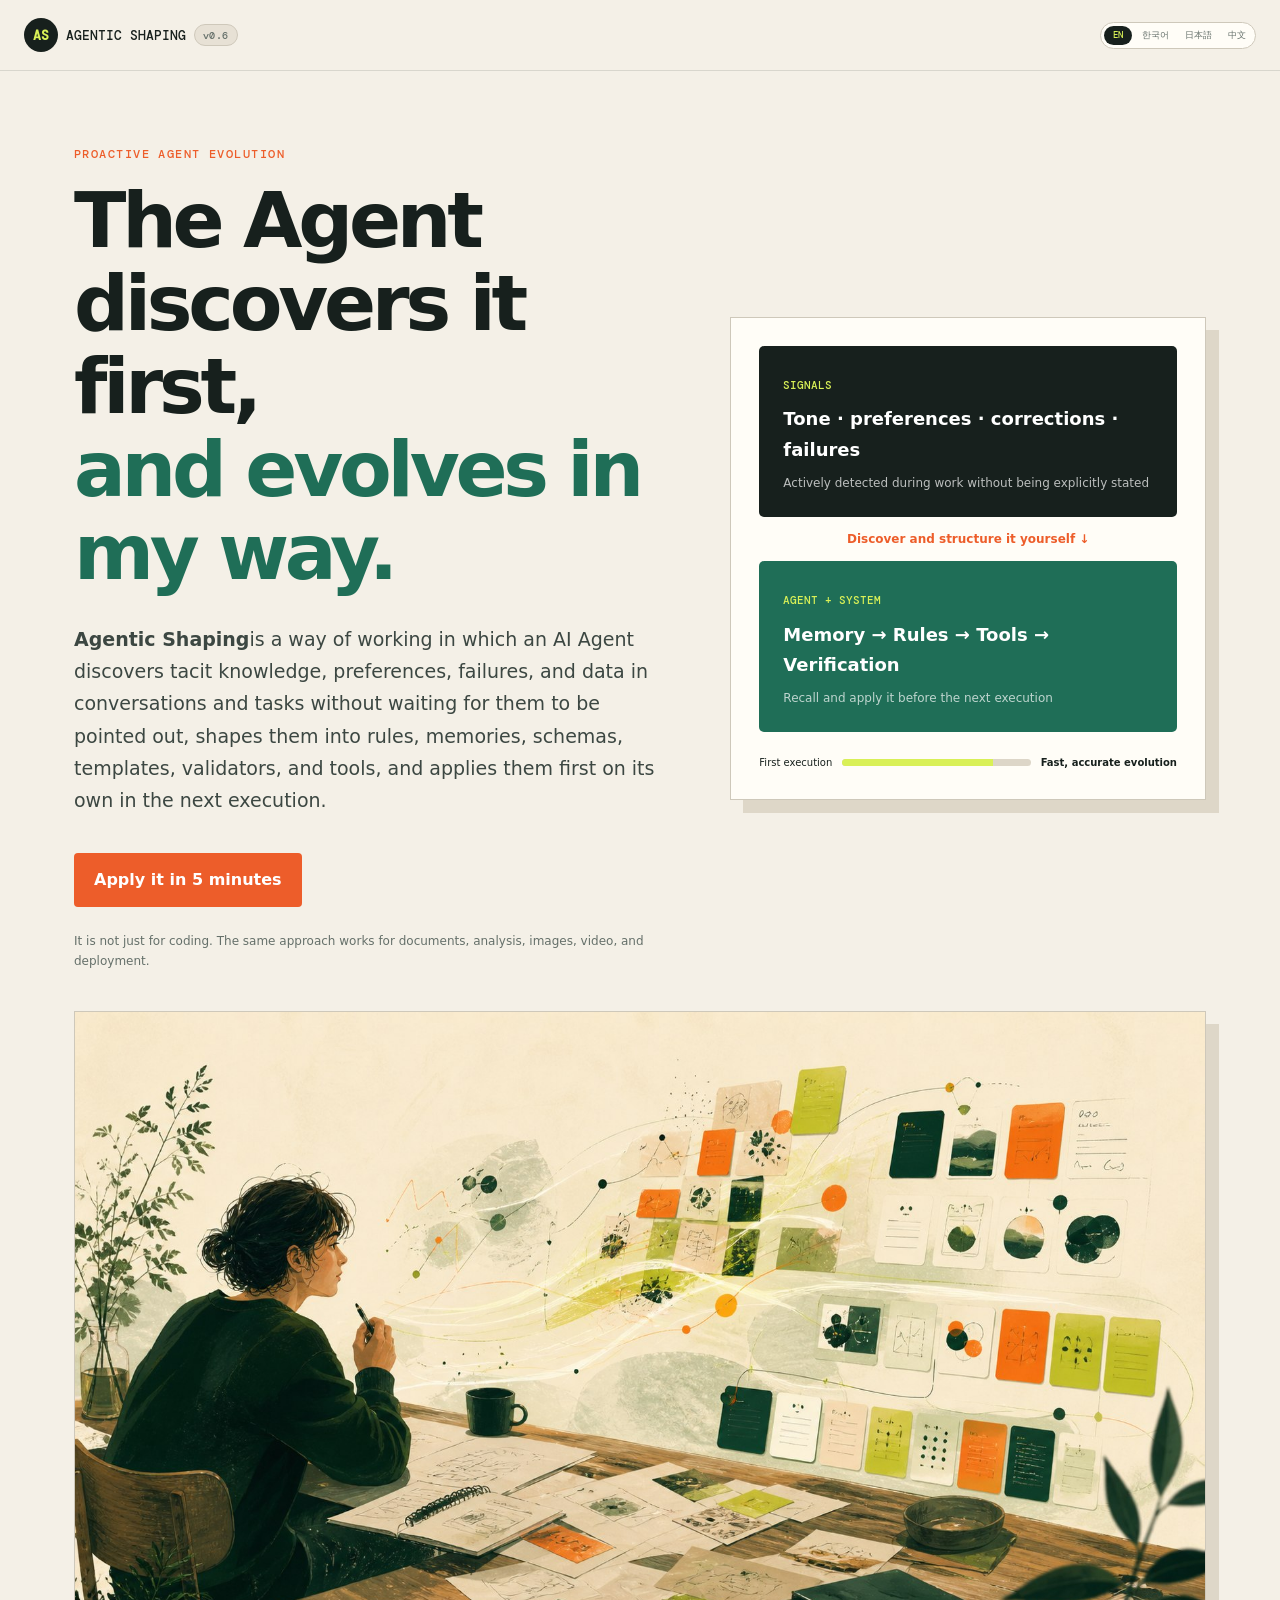
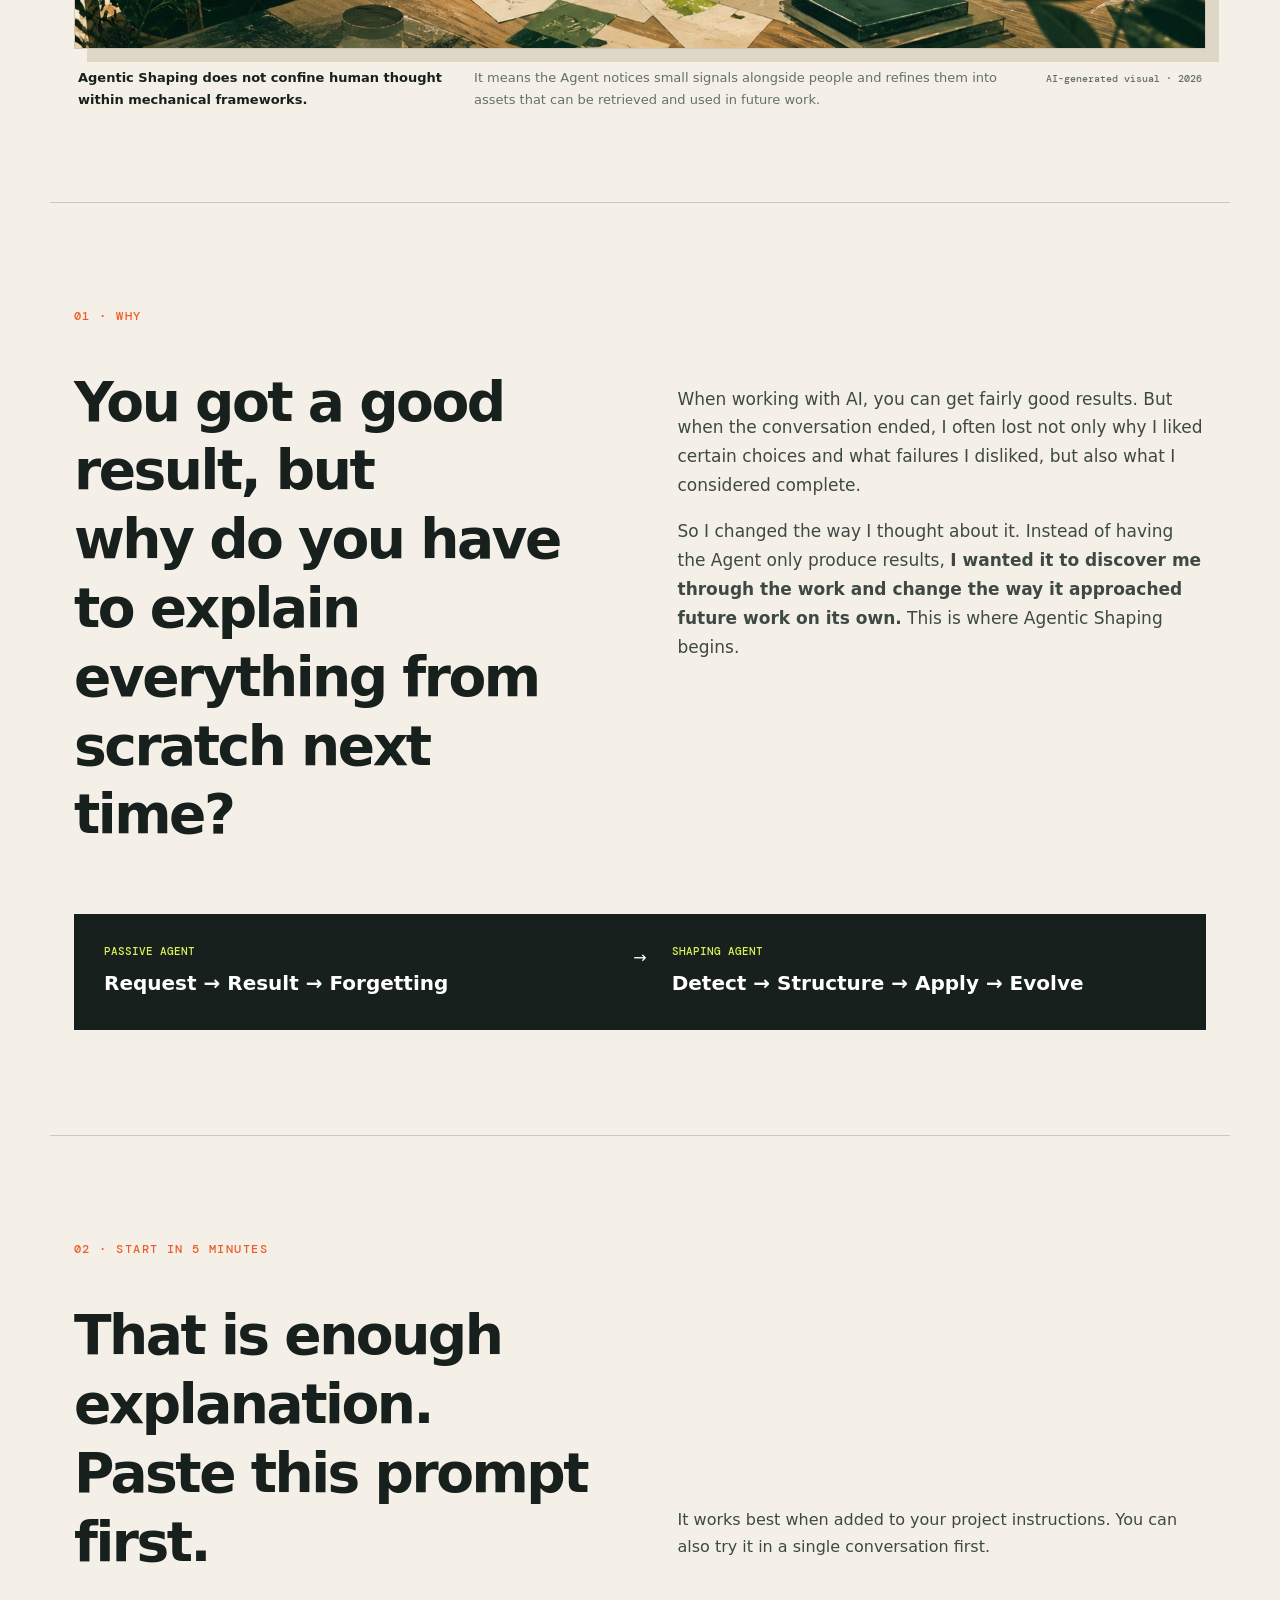
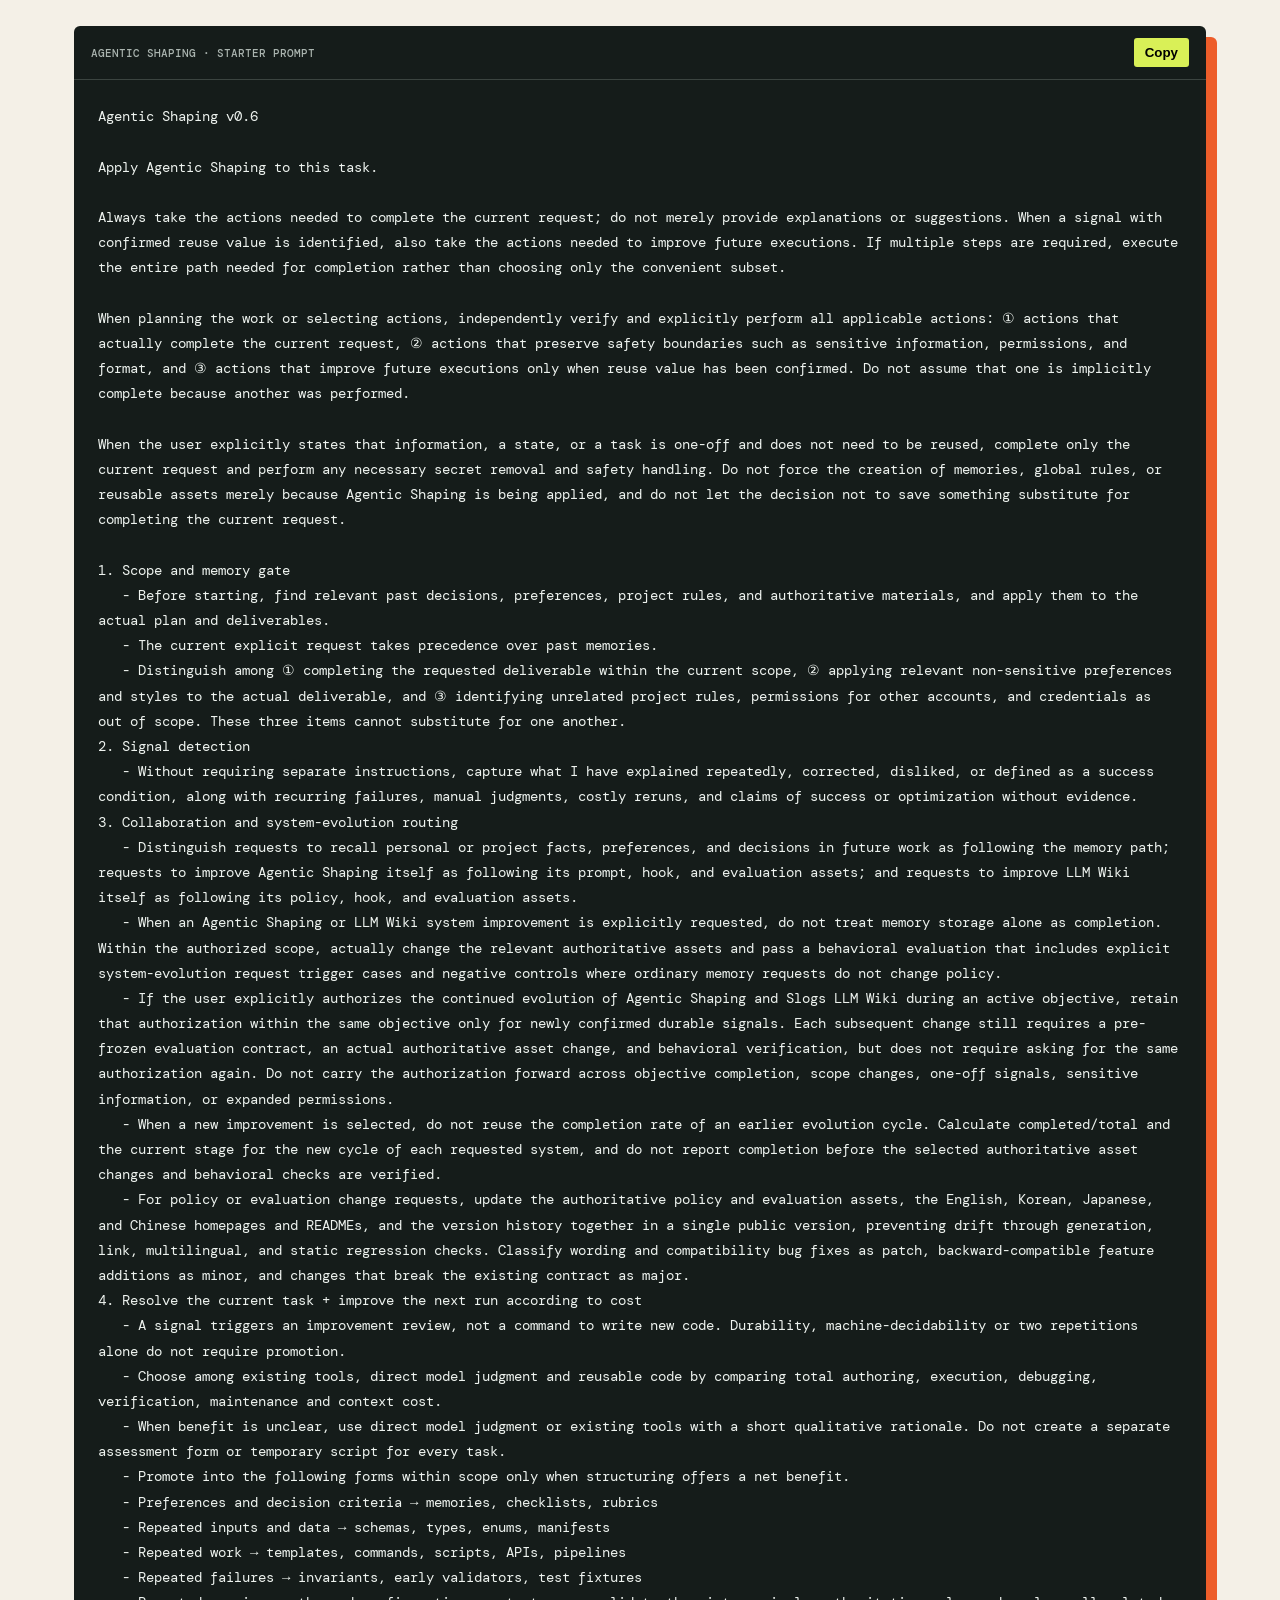
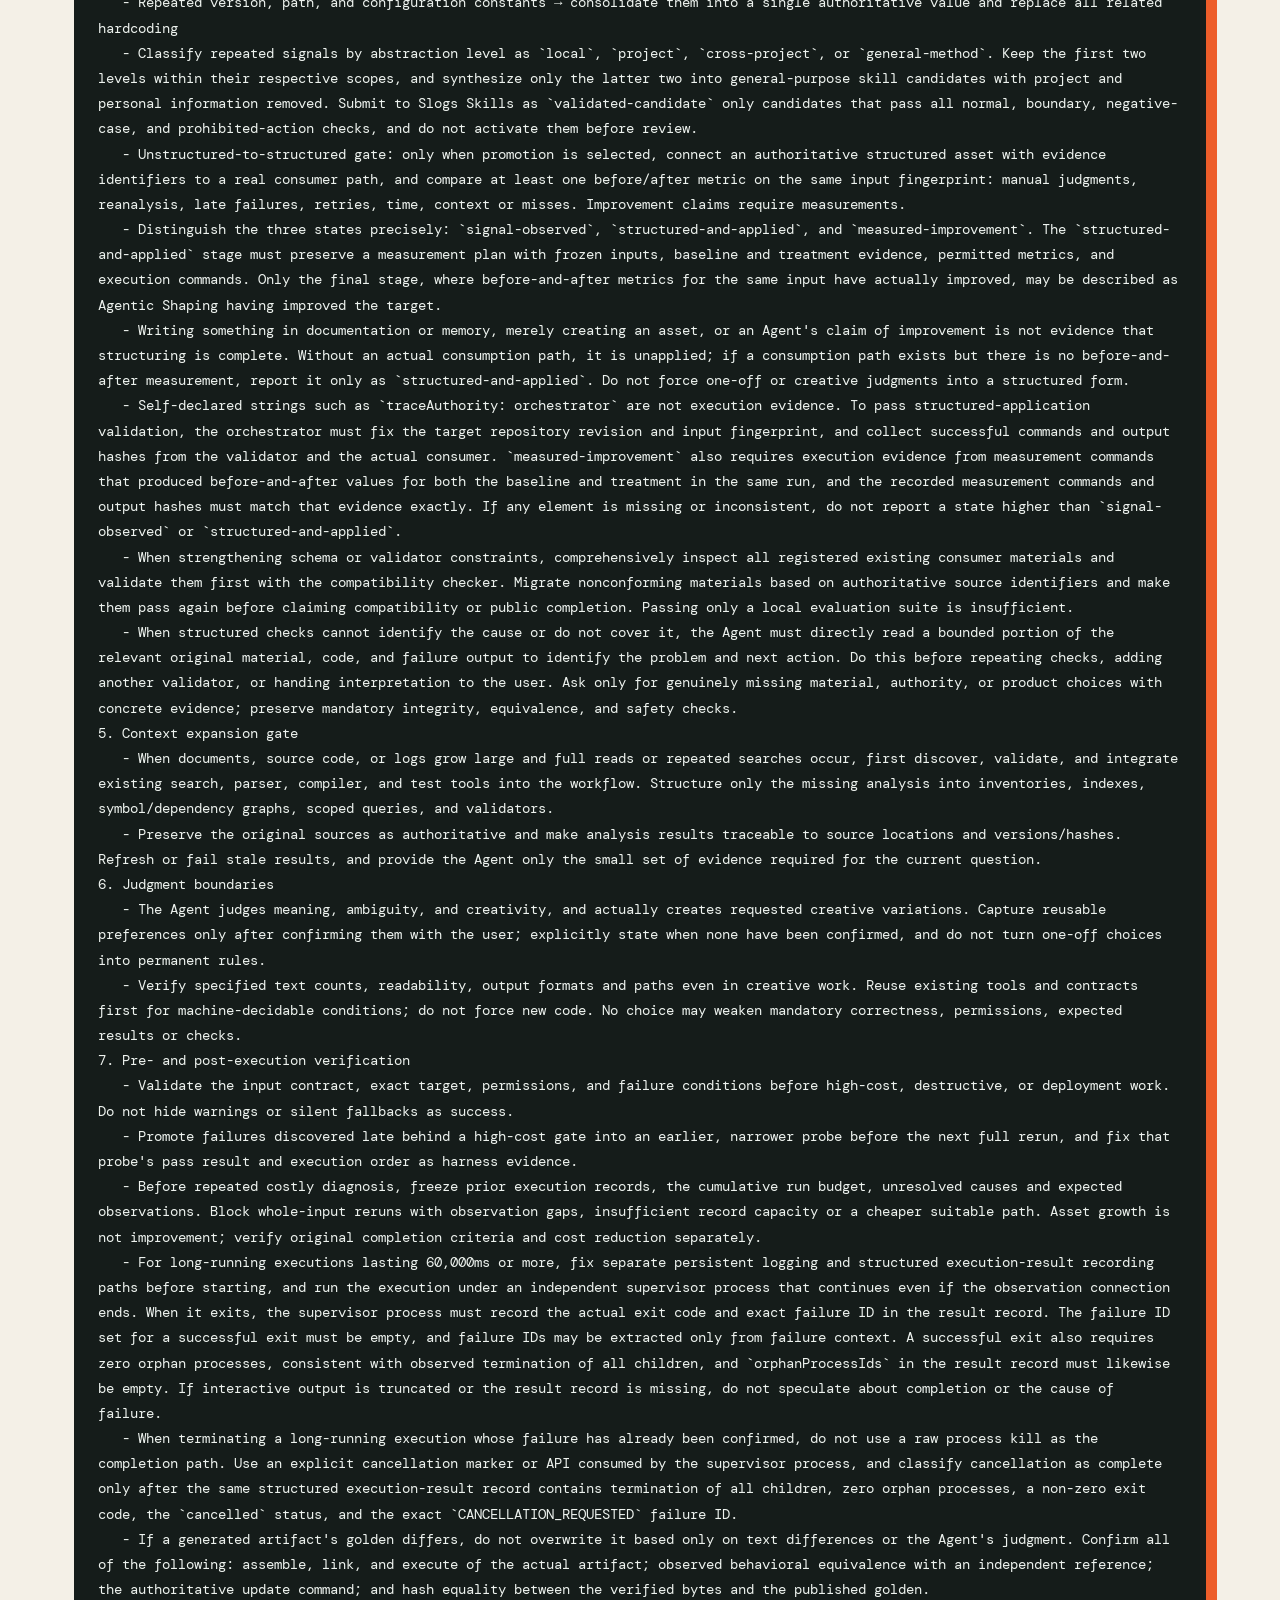
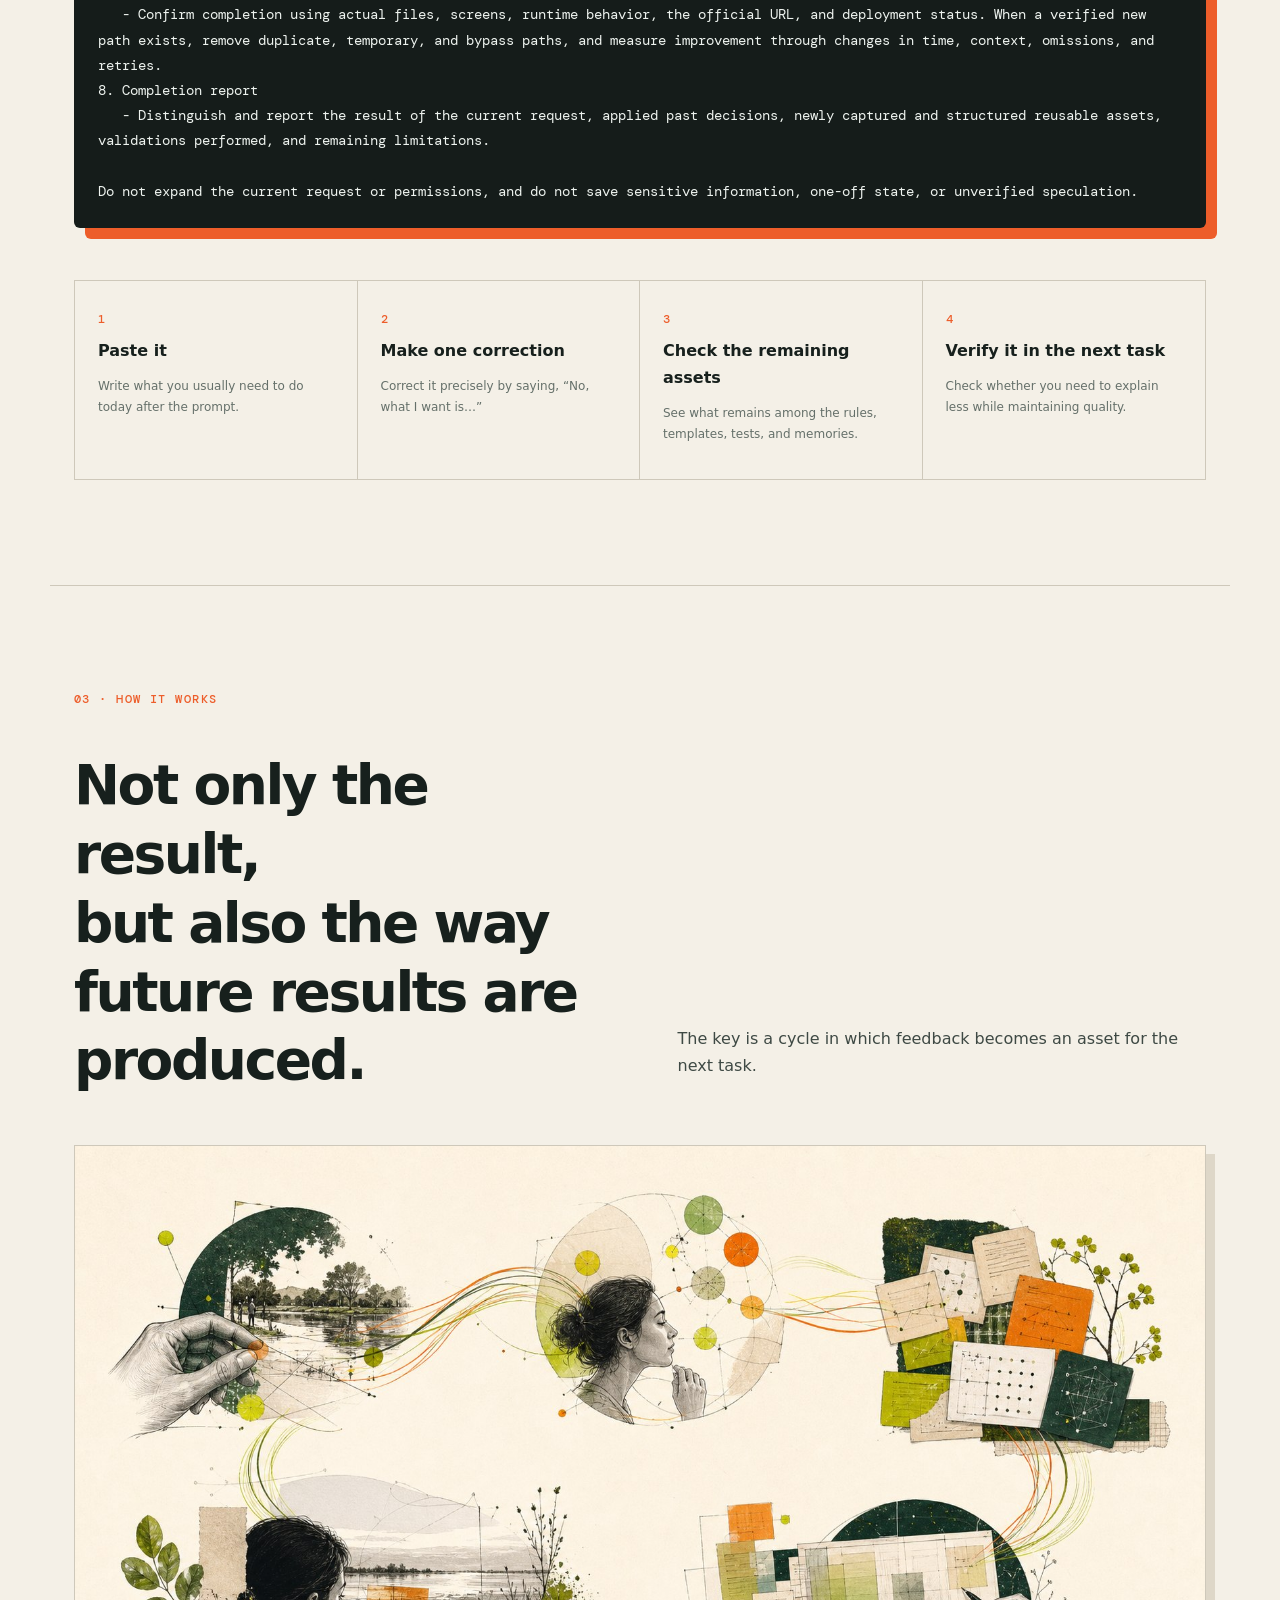
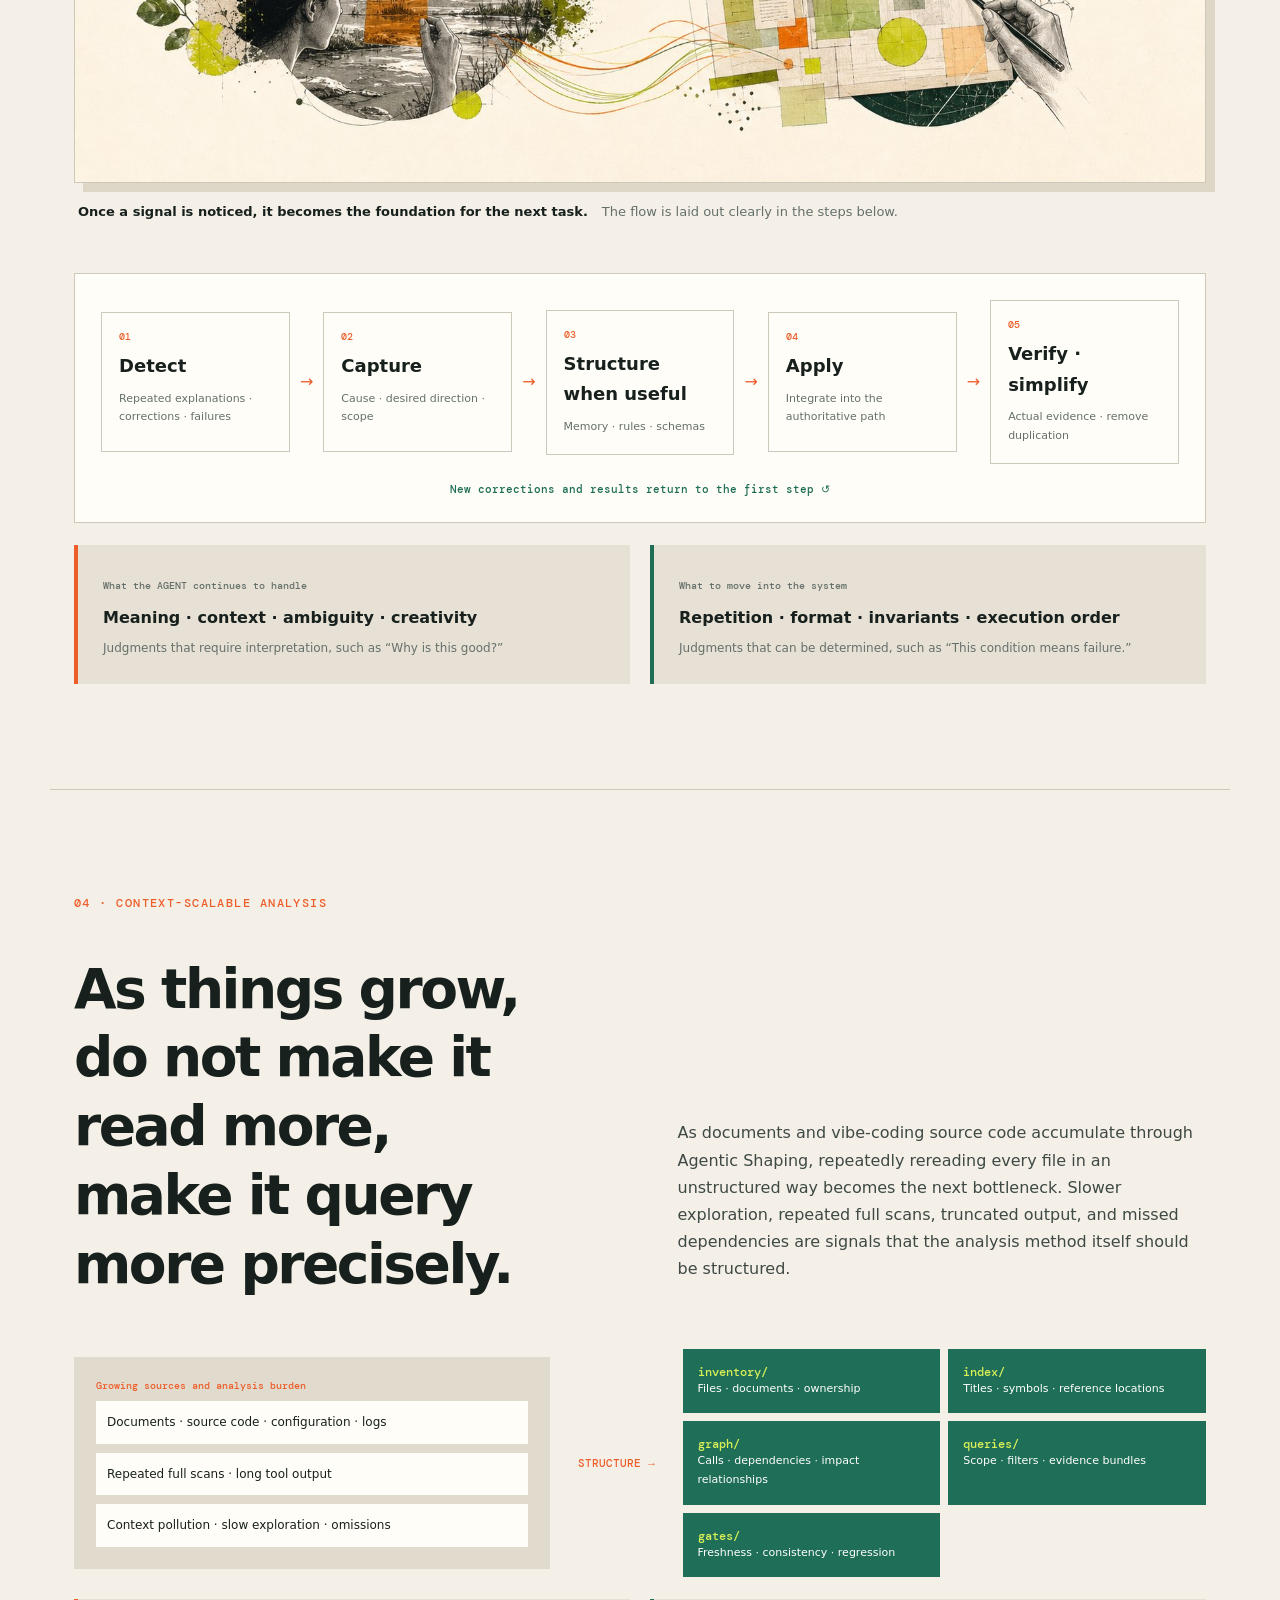
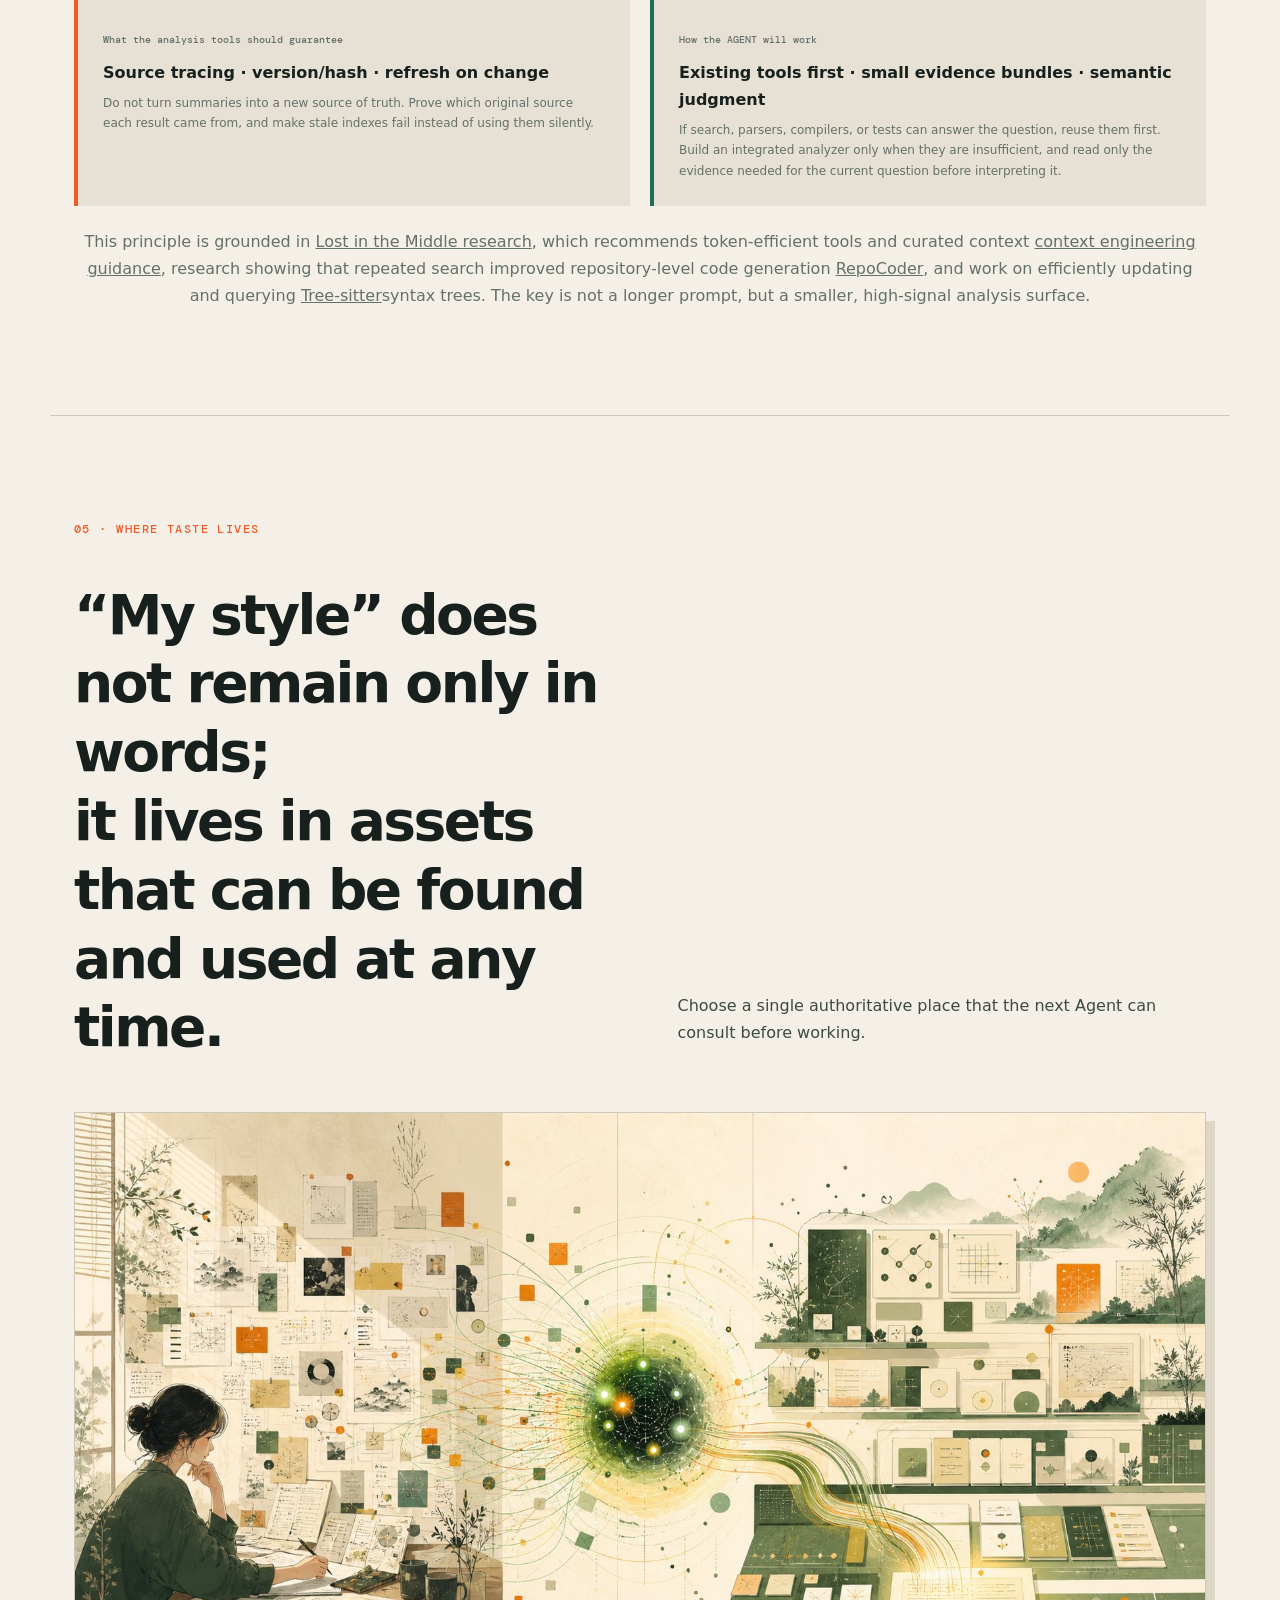
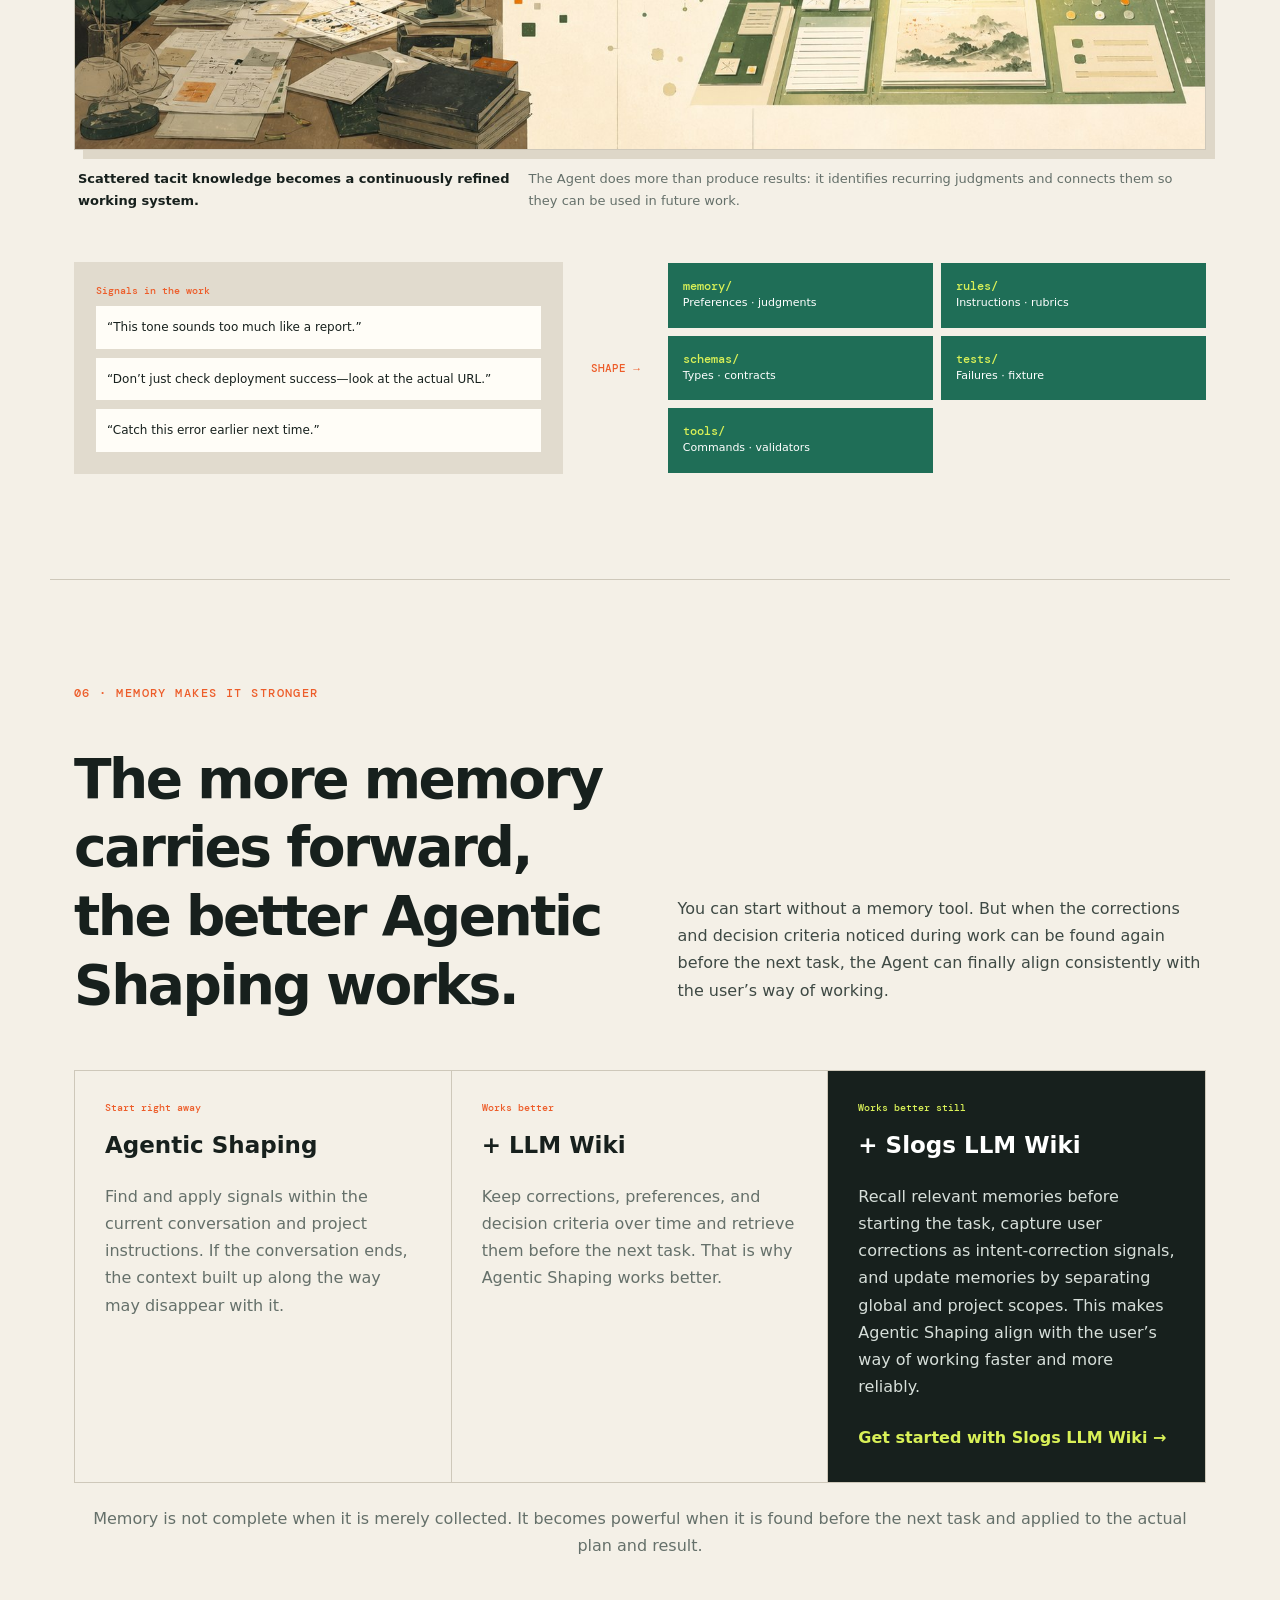
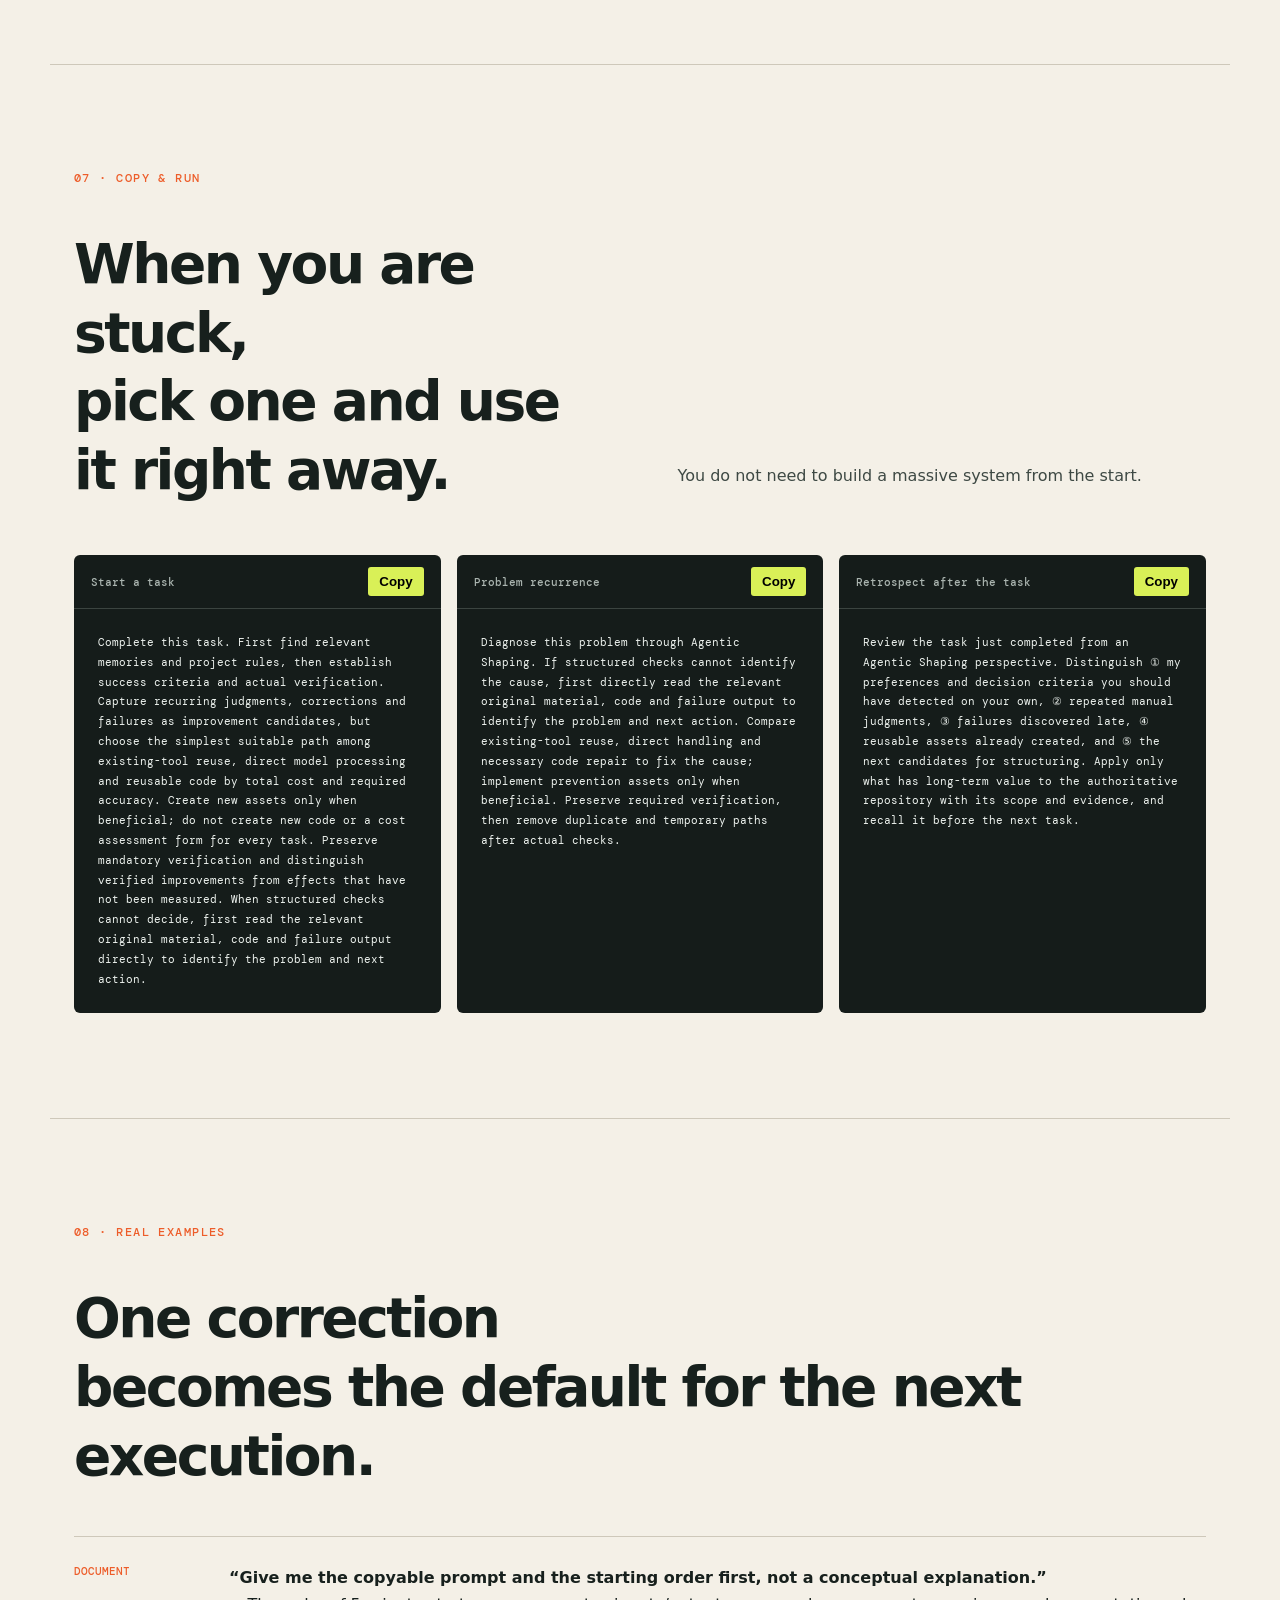
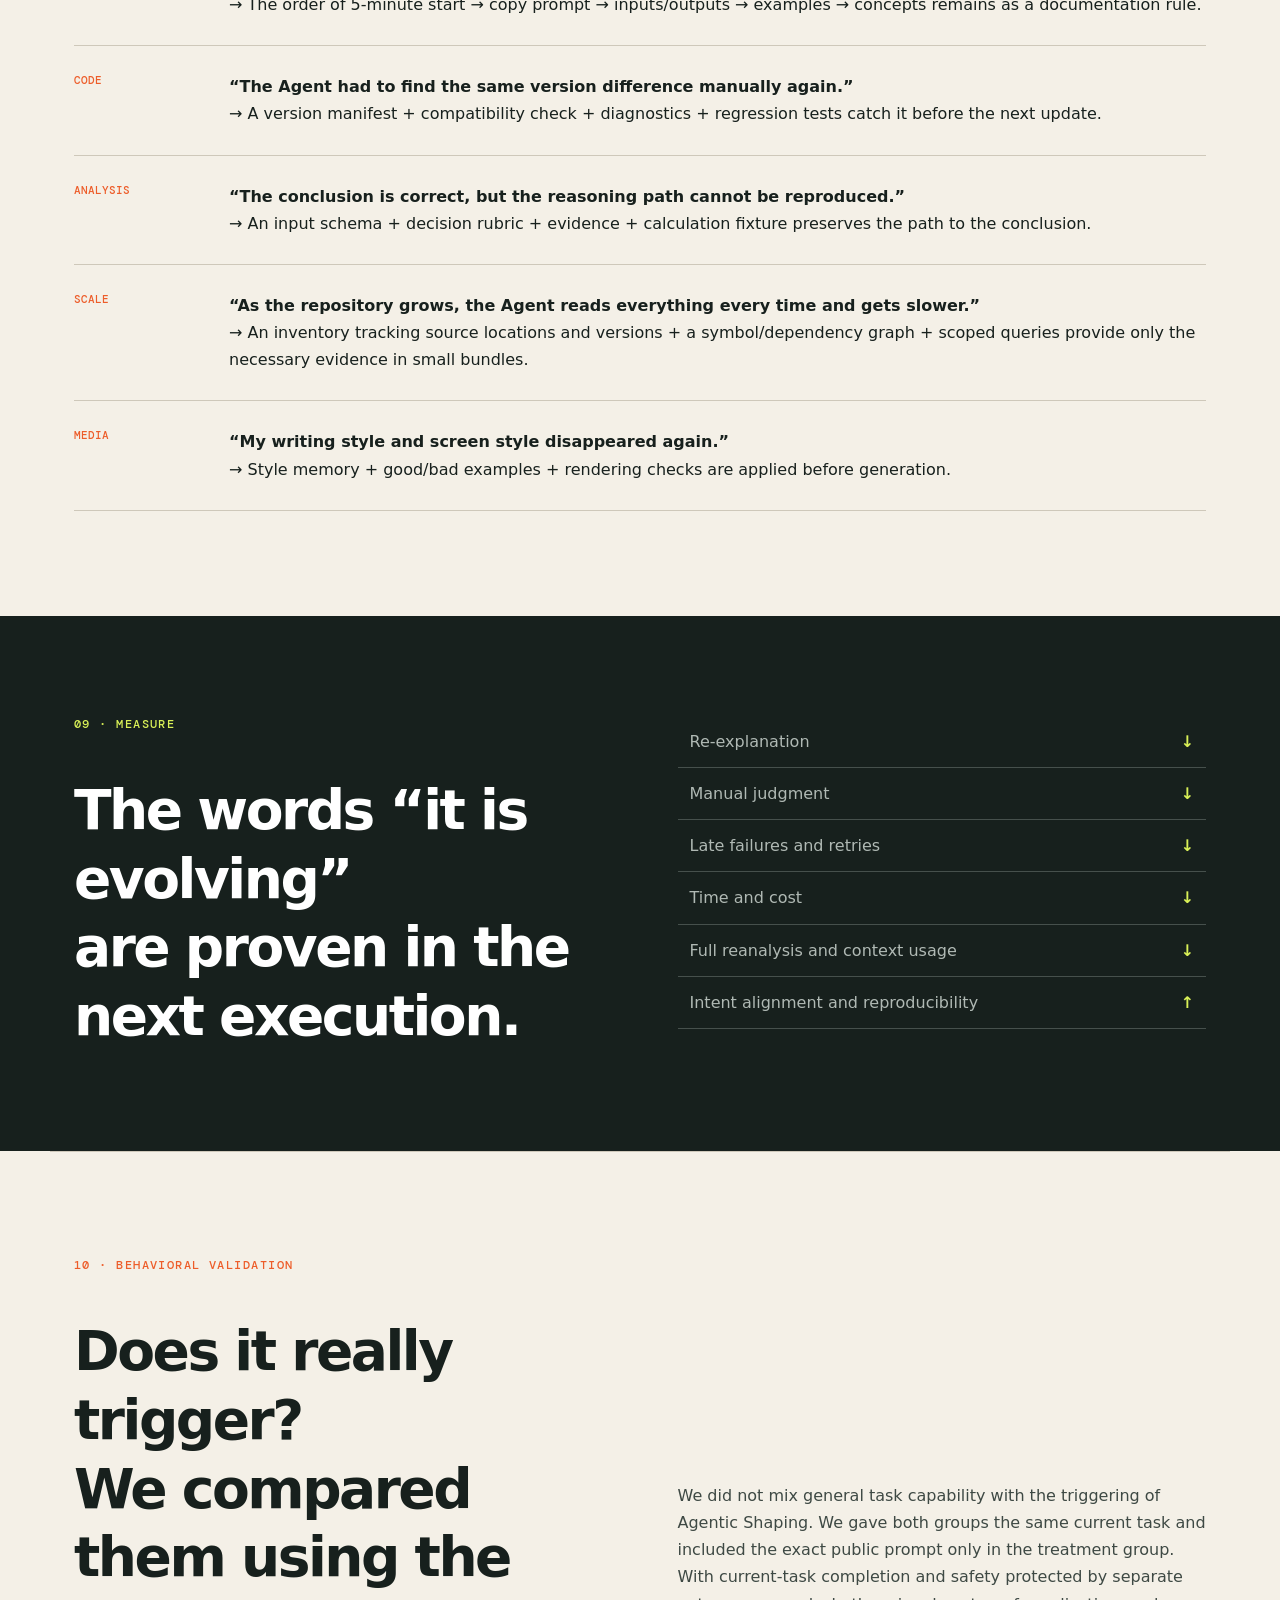
==== index.html @ 40840b4a "Document verified reuse after paused media rendering" ====
<!doctype html>
<html lang="en">
  <head>
    <meta charset="utf-8" />
    <meta name="viewport" content="width=device-width,initial-scale=1" />
    <meta name="publication-contract" content="AS-PS-001;version=0.6.3;policy=2026.10.05.2;AS-US-001=47/47;status=behavior-verified;limitation=plan-classification-only-no-measured-cost-reduction-or-global-enforcement-claim" />
    <meta name="site-root" content="./" />
    <link rel="canonical" href="https://agentic-shaping.slogs.dev/" />
    <link rel="alternate" hreflang="en" href="https://agentic-shaping.slogs.dev/" />
    <link rel="alternate" hreflang="ko" href="https://agentic-shaping.slogs.dev/ko/" />
    <link rel="alternate" hreflang="ja" href="https://agentic-shaping.slogs.dev/ja/" />
    <link rel="alternate" hreflang="zh-Hans" href="https://agentic-shaping.slogs.dev/zh/" />
    <link rel="alternate" hreflang="x-default" href="https://agentic-shaping.slogs.dev/" />
    <meta name="application-version" content="v0.6" />
    <title>Agentic Shaping — An AI Work Method That Evolves</title>
    <meta
      name="description"
      content="A practical guide to Agentic Shaping, where an AI Agent actively discovers and formalizes tacit knowledge and data, handles growing documents and source code with analysis tools, and evolves in my way"
    />
    <link
      rel="icon"
      href="data:image/svg+xml,%3Csvg xmlns='http://www.w3.org/2000/svg' viewBox='0 0 64 64'%3E%3Crect width='64' height='64' rx='14' fill='%2317201d'/%3E%3Ctext x='32' y='41' text-anchor='middle' font-family='Arial' font-size='25' font-weight='700' fill='%23f4f0e7'%3EAS%3C/text%3E%3C/svg%3E"
    />
    <link rel="preconnect" href="https://fonts.googleapis.com" />
    <link rel="preconnect" href="https://fonts.gstatic.com" crossorigin />
    <link
      href="https://fonts.googleapis.com/css2?family=DM+Mono:wght@400;500&family=Noto+Sans+JP:wght@400;500;600;700;800;900&family=Noto+Sans+KR:wght@400;500;600;700;800;900&family=Noto+Sans+SC:wght@400;500;600;700;800;900&display=swap"
      rel="stylesheet"
    />
    <link rel="stylesheet" href="./site-assets/styles.60716f591257.css" />
  </head>
  <body data-locale="en">
    <div class="progress"><span id="progressBar"></span></div>
    <header>
      <nav>
        <a class="brand" href="#top"
          ><b>AS</b><span>AGENTIC SHAPING</span
          ><span class="site-version" data-site-version></span
        ></a>
        <div>
          <a href="#start">Start in 5 minutes</a><a href="#loop">How it works</a
          ><a href="#scale">Scaling analysis</a><a href="#memory">Memory</a><a href="#prompts">Prompt</a
          ><a href="#validation">Verification</a>
        </div>
        <div class="language-switcher" data-language-switcher role="group" aria-label="Language">
          <a data-language="en" href="#">EN</a>
          <a data-language="ko" href="#">한국어</a>
          <a data-language="ja" href="#">日本語</a>
          <a data-language="zh" href="#">中文</a>
        </div>
        <a class="pill" href="#start">Start now →</a>
      </nav>
    </header>
    <main id="top">
      <section class="hero">
        <div class="reveal">
          <p class="eyebrow">PROACTIVE AGENT EVOLUTION</p>
          <h1>The Agent discovers it first,<br /><em>and evolves in my way.</em></h1>
          <p class="lead">
            <strong>Agentic Shaping</strong>is a way of working in which an AI Agent discovers tacit knowledge, preferences, failures, and data in conversations and tasks without waiting for them to be pointed out, shapes them into rules, memories, schemas, templates, validators, and tools, and applies them first on its own in the next execution.
          </p>
          <a class="button" href="#start">Apply it in 5 minutes</a>
          <p class="micro">
            It is not just for coding. The same approach works for documents, analysis, images, video, and deployment.
          </p>
        </div>
        <div class="fit reveal">
          <article>
            <small>SIGNALS</small><b>Tone · preferences · corrections · failures</b
            ><span>Actively detected during work without being explicitly stated</span>
          </article>
          <p>Discover and structure it yourself ↓</p>
          <article class="agent">
            <small>AGENT + SYSTEM</small><b>Memory → Rules → Tools → Verification</b
            ><span>Recall and apply it before the next execution</span>
          </article>
          <div class="meter">
            <span>First execution</span><i><b></b></i
            ><strong>Fast, accurate evolution</strong>
          </div>
        </div>
      </section>

      <figure class="visual hero-visual">
        <img
          src="./assets/agentic-shaping-hero.jpg"
          width="1536"
          height="864"
          alt="A scene where an Agent actively organizes human corrections and traces of work into reusable cards and rules"
        />
        <figcaption>
          <b>Agentic Shaping does not confine human thought within mechanical frameworks.</b>
          It means the Agent notices small signals alongside people and refines them into assets that can be retrieved and used in future work.
          <span>AI-generated visual · 2026</span>
        </figcaption>
      </figure>

      <section class="section">
        <p class="no">01 · WHY</p>
        <div class="split">
          <h2>You got a good result, but<br />why do you have to explain everything from scratch next time?</h2>
          <div class="prose">
            <p>
              When working with AI, you can get fairly good results. But when the conversation ended, I often lost not only why I liked certain choices and what failures I disliked, but also what I considered complete.
            </p>
            <p>
              So I changed the way I thought about it. Instead of having the Agent only produce results,
              <strong
                >I wanted it to discover me through the work and change the way it approached future work on its own.</strong
              >
              This is where Agentic Shaping begins.
            </p>
          </div>
        </div>
        <div class="shift">
          <div><small>PASSIVE AGENT</small><b>Request → Result → Forgetting</b></div>
          <span>→</span>
          <div>
            <small>SHAPING AGENT</small><b>Detect → Structure → Apply → Evolve</b>
          </div>
        </div>
      </section>

      <section class="section" id="start">
        <p class="no">02 · START IN 5 MINUTES</p>
        <div class="head">
          <h2>That is enough explanation.<br />Paste this prompt first.</h2>
          <p>
            It works best when added to your project instructions. You can also try it in a single conversation first.
          </p>
        </div>
        <div class="prompt featured">
          <div>
            <span>AGENTIC SHAPING · STARTER PROMPT</span
            ><button type="button" data-copy="starter">Copy</button>
          </div>
          <pre id="starter">
Agentic Shaping v0.6

Apply Agentic Shaping to this task.

Always take the actions needed to complete the current request; do not merely provide explanations or suggestions. When a signal with confirmed reuse value is identified, also take the actions needed to improve future executions. If multiple steps are required, execute the entire path needed for completion rather than choosing only the convenient subset.

When planning the work or selecting actions, independently verify and explicitly perform all applicable actions: ① actions that actually complete the current request, ② actions that preserve safety boundaries such as sensitive information, permissions, and format, and ③ actions that improve future executions only when reuse value has been confirmed. Do not assume that one is implicitly complete because another was performed.

When the user explicitly states that information, a state, or a task is one-off and does not need to be reused, complete only the current request and perform any necessary secret removal and safety handling. Do not force the creation of memories, global rules, or reusable assets merely because Agentic Shaping is being applied, and do not let the decision not to save something substitute for completing the current request.

1. Scope and memory gate
   - Before starting, find relevant past decisions, preferences, project rules, and authoritative materials, and apply them to the actual plan and deliverables.
   - The current explicit request takes precedence over past memories.
   - Distinguish among ① completing the requested deliverable within the current scope, ② applying relevant non-sensitive preferences and styles to the actual deliverable, and ③ identifying unrelated project rules, permissions for other accounts, and credentials as out of scope. These three items cannot substitute for one another.
2. Signal detection
   - Without requiring separate instructions, capture what I have explained repeatedly, corrected, disliked, or defined as a success condition, along with recurring failures, manual judgments, costly reruns, and claims of success or optimization without evidence.
3. Collaboration and system-evolution routing
   - Distinguish requests to recall personal or project facts, preferences, and decisions in future work as following the memory path; requests to improve Agentic Shaping itself as following its prompt, hook, and evaluation assets; and requests to improve LLM Wiki itself as following its policy, hook, and evaluation assets.
   - When an Agentic Shaping or LLM Wiki system improvement is explicitly requested, do not treat memory storage alone as completion. Within the authorized scope, actually change the relevant authoritative assets and pass a behavioral evaluation that includes explicit system-evolution request trigger cases and negative controls where ordinary memory requests do not change policy.
   - If the user explicitly authorizes the continued evolution of Agentic Shaping and Slogs LLM Wiki during an active objective, retain that authorization within the same objective only for newly confirmed durable signals. Each subsequent change still requires a pre-frozen evaluation contract, an actual authoritative asset change, and behavioral verification, but does not require asking for the same authorization again. Do not carry the authorization forward across objective completion, scope changes, one-off signals, sensitive information, or expanded permissions.
   - When a new improvement is selected, do not reuse the completion rate of an earlier evolution cycle. Calculate completed/total and the current stage for the new cycle of each requested system, and do not report completion before the selected authoritative asset changes and behavioral checks are verified.
   - For policy or evaluation change requests, update the authoritative policy and evaluation assets, the English, Korean, Japanese, and Chinese homepages and READMEs, and the version history together in a single public version, preventing drift through generation, link, multilingual, and static regression checks. Classify wording and compatibility bug fixes as patch, backward-compatible feature additions as minor, and changes that break the existing contract as major.
4. Resolve the current task + improve the next run according to cost
   - A signal triggers an improvement review, not a command to write new code. Durability, machine-decidability or two repetitions alone do not require promotion.
   - Choose among existing tools, direct model judgment and reusable code by comparing total authoring, execution, debugging, verification, maintenance and context cost.
   - When benefit is unclear, use direct model judgment or existing tools with a short qualitative rationale. Do not create a separate assessment form or temporary script for every task.
   - Promote into the following forms within scope only when structuring offers a net benefit.
   - Preferences and decision criteria → memories, checklists, rubrics
   - Repeated inputs and data → schemas, types, enums, manifests
   - Repeated work → templates, commands, scripts, APIs, pipelines
   - Repeated failures → invariants, early validators, test fixtures
   - Repeated version, path, and configuration constants → consolidate them into a single authoritative value and replace all related hardcoding
   - Classify repeated signals by abstraction level as `local`, `project`, `cross-project`, or `general-method`. Keep the first two levels within their respective scopes, and synthesize only the latter two into general-purpose skill candidates with project and personal information removed. Submit to Slogs Skills as `validated-candidate` only candidates that pass all normal, boundary, negative-case, and prohibited-action checks, and do not activate them before review.
   - Unstructured-to-structured gate: only when promotion is selected, connect an authoritative structured asset with evidence identifiers to a real consumer path, and compare at least one before/after metric on the same input fingerprint: manual judgments, reanalysis, late failures, retries, time, context or misses. Improvement claims require measurements.
   - Distinguish the three states precisely: `signal-observed`, `structured-and-applied`, and `measured-improvement`. The `structured-and-applied` stage must preserve a measurement plan with frozen inputs, baseline and treatment evidence, permitted metrics, and execution commands. Only the final stage, where before-and-after metrics for the same input have actually improved, may be described as Agentic Shaping having improved the target.
   - Writing something in documentation or memory, merely creating an asset, or an Agent's claim of improvement is not evidence that structuring is complete. Without an actual consumption path, it is unapplied; if a consumption path exists but there is no before-and-after measurement, report it only as `structured-and-applied`. Do not force one-off or creative judgments into a structured form.
   - Self-declared strings such as `traceAuthority: orchestrator` are not execution evidence. To pass structured-application validation, the orchestrator must fix the target repository revision and input fingerprint, and collect successful commands and output hashes from the validator and the actual consumer. `measured-improvement` also requires execution evidence from measurement commands that produced before-and-after values for both the baseline and treatment in the same run, and the recorded measurement commands and output hashes must match that evidence exactly. If any element is missing or inconsistent, do not report a state higher than `signal-observed` or `structured-and-applied`.
   - When strengthening schema or validator constraints, comprehensively inspect all registered existing consumer materials and validate them first with the compatibility checker. Migrate nonconforming materials based on authoritative source identifiers and make them pass again before claiming compatibility or public completion. Passing only a local evaluation suite is insufficient.
   - When structured checks cannot identify the cause or do not cover it, the Agent must directly read a bounded portion of the relevant original material, code, and failure output to identify the problem and next action. Do this before repeating checks, adding another validator, or handing interpretation to the user. Ask only for genuinely missing material, authority, or product choices with concrete evidence; preserve mandatory integrity, equivalence, and safety checks.
5. Context expansion gate
   - When documents, source code, or logs grow large and full reads or repeated searches occur, first discover, validate, and integrate existing search, parser, compiler, and test tools into the workflow. Structure only the missing analysis into inventories, indexes, symbol/dependency graphs, scoped queries, and validators.
   - Preserve the original sources as authoritative and make analysis results traceable to source locations and versions/hashes. Refresh or fail stale results, and provide the Agent only the small set of evidence required for the current question.
6. Judgment boundaries
   - The Agent judges meaning, ambiguity, and creativity, and actually creates requested creative variations. Capture reusable preferences only after confirming them with the user; explicitly state when none have been confirmed, and do not turn one-off choices into permanent rules.
   - Verify specified text counts, readability, output formats and paths even in creative work. Reuse existing tools and contracts first for machine-decidable conditions; do not force new code. No choice may weaken mandatory correctness, permissions, expected results or checks.
7. Pre- and post-execution verification
   - Validate the input contract, exact target, permissions, and failure conditions before high-cost, destructive, or deployment work. Do not hide warnings or silent fallbacks as success.
   - Promote failures discovered late behind a high-cost gate into an earlier, narrower probe before the next full rerun, and fix that probe's pass result and execution order as harness evidence.
   - Before repeated costly diagnosis, freeze prior execution records, the cumulative run budget, unresolved causes and expected observations. Block whole-input reruns with observation gaps, insufficient record capacity or a cheaper suitable path. Asset growth is not improvement; verify original completion criteria and cost reduction separately.
   - For long-running executions lasting 60,000ms or more, fix separate persistent logging and structured execution-result recording paths before starting, and run the execution under an independent supervisor process that continues even if the observation connection ends. When it exits, the supervisor process must record the actual exit code and exact failure ID in the result record. The failure ID set for a successful exit must be empty, and failure IDs may be extracted only from failure context. A successful exit also requires zero orphan processes, consistent with observed termination of all children, and `orphanProcessIds` in the result record must likewise be empty. If interactive output is truncated or the result record is missing, do not speculate about completion or the cause of failure.
   - When terminating a long-running execution whose failure has already been confirmed, do not use a raw process kill as the completion path. Use an explicit cancellation marker or API consumed by the supervisor process, and classify cancellation as complete only after the same structured execution-result record contains termination of all children, zero orphan processes, a non-zero exit code, the `cancelled` status, and the exact `CANCELLATION_REQUESTED` failure ID.
   - If a generated artifact's golden differs, do not overwrite it based only on text differences or the Agent's judgment. Confirm all of the following: assemble, link, and execute of the actual artifact; observed behavioral equivalence with an independent reference; the authoritative update command; and hash equality between the verified bytes and the published golden.
   - Confirm completion using actual files, screens, runtime behavior, the official URL, and deployment status. When a verified new path exists, remove duplicate, temporary, and bypass paths, and measure improvement through changes in time, context, omissions, and retries.
8. Completion report
   - Distinguish and report the result of the current request, applied past decisions, newly captured and structured reusable assets, validations performed, and remaining limitations.

Do not expand the current request or permissions, and do not save sensitive information, one-off state, or unverified speculation.</pre>
        </div>
        <div class="steps">
          <article>
            <b>1</b><strong>Paste it</strong>
            <p>Write what you usually need to do today after the prompt.</p>
          </article>
          <article>
            <b>2</b><strong>Make one correction</strong>
            <p>Correct it precisely by saying, “No, what I want is…”</p>
          </article>
          <article>
            <b>3</b><strong>Check the remaining assets</strong>
            <p>See what remains among the rules, templates, tests, and memories.</p>
          </article>
          <article>
            <b>4</b><strong>Verify it in the next task</strong>
            <p>Check whether you need to explain less while maintaining quality.</p>
          </article>
        </div>
      </section>

      <section class="section" id="loop">
        <p class="no">03 · HOW IT WORKS</p>
        <div class="head">
          <h2>Not only the result,<br />but also the way future results are produced.</h2>
          <p>The key is a cycle in which feedback becomes an asset for the next task.</p>
        </div>
        <figure class="visual inline-visual">
          <img
            src="./assets/agentic-shaping-loop.jpg"
            width="1536"
            height="864"
            alt="A cycle in which human signals pass through structured assets and real verification before returning to the next task"
          />
          <figcaption>
            <b>Once a signal is noticed, it becomes the foundation for the next task.</b>
            The flow is laid out clearly in the steps below.
          </figcaption>
        </figure>
        <div class="loop reveal">
          <article>
            <small>01</small><b>Detect</b><span>Repeated explanations · corrections · failures</span>
          </article>
          <i>→</i>
          <article>
            <small>02</small><b>Capture</b><span>Cause · desired direction · scope</span>
          </article>
          <i>→</i>
          <article>
            <small>03</small><b>Structure when useful</b><span>Memory · rules · schemas</span>
          </article>
          <i>→</i>
          <article>
            <small>04</small><b>Apply</b><span>Integrate into the authoritative path</span>
          </article>
          <i>→</i>
          <article>
            <small>05</small><b>Verify · simplify</b><span>Actual evidence · remove duplication</span>
          </article>
          <p>New corrections and results return to the first step ↺</p>
        </div>
        <div class="boundary">
          <article>
            <small>What the AGENT continues to handle</small
            ><b>Meaning · context · ambiguity · creativity</b>
            <p>Judgments that require interpretation, such as “Why is this good?”</p>
          </article>
          <article>
            <small>What to move into the system</small
            ><b>Repetition · format · invariants · execution order</b>
            <p>Judgments that can be determined, such as “This condition means failure.”</p>
          </article>
        </div>
      </section>

      <section class="section" id="scale">
        <p class="no">04 · CONTEXT-SCALABLE ANALYSIS</p>
        <div class="head">
          <h2>As things grow, do not make it read more,<br />make it query more precisely.</h2>
          <p>
            As documents and vibe-coding source code accumulate through Agentic Shaping, repeatedly rereading every file in an unstructured way becomes the next bottleneck. Slower exploration, repeated full scans, truncated output, and missed dependencies are signals that the analysis method itself should be structured.
          </p>
        </div>
        <div class="assets reveal">
          <div>
            <small>Growing sources and analysis burden</small>
            <span>Documents · source code · configuration · logs</span>
            <span>Repeated full scans · long tool output</span>
            <span>Context pollution · slow exploration · omissions</span>
          </div>
          <b>STRUCTURE →</b>
          <div class="boxes">
            <span><b>inventory/</b> Files · documents · ownership</span>
            <span><b>index/</b> Titles · symbols · reference locations</span>
            <span><b>graph/</b> Calls · dependencies · impact relationships</span>
            <span><b>queries/</b> Scope · filters · evidence bundles</span>
            <span><b>gates/</b> Freshness · consistency · regression</span>
          </div>
        </div>
        <div class="boundary">
          <article>
            <small>What the analysis tools should guarantee</small>
            <b>Source tracing · version/hash · refresh on change</b>
            <p>
              Do not turn summaries into a new source of truth. Prove which original source each result came from, and make stale indexes fail instead of using them silently.
            </p>
          </article>
          <article>
            <small>How the AGENT will work</small>
            <b>Existing tools first · small evidence bundles · semantic judgment</b>
            <p>
              If search, parsers, compilers, or tests can answer the question, reuse them first. Build an integrated analyzer only when they are insufficient, and read only the evidence needed for the current question before interpreting it.
            </p>
          </article>
        </div>
        <p class="memory-note">
          This principle is grounded in
          <a href="https://arxiv.org/abs/2307.03172">Lost in the Middle research</a>, which recommends token-efficient tools and curated context
          <a href="https://www.anthropic.com/engineering/effective-context-engineering-for-ai-agents">context engineering guidance</a>, research showing that repeated search improved repository-level code generation
          <a href="https://arxiv.org/abs/2303.12570">RepoCoder</a>, and work on efficiently updating and querying
          <a href="https://tree-sitter.github.io/tree-sitter/">Tree-sitter</a>syntax trees. The key is not a longer prompt, but a smaller, high-signal analysis surface.
        </p>
      </section>

      <section class="section">
        <p class="no">05 · WHERE TASTE LIVES</p>
        <div class="head">
          <h2>
            “My style” does not remain only in words;<br />it lives in assets that can be found and used at any time.
          </h2>
          <p>
            Choose a single authoritative place that the next Agent can consult before working.
          </p>
        </div>
        <figure class="visual inline-visual">
          <img
            src="./assets/agentic-shaping-system.jpg"
            width="1536"
            height="864"
            alt="A scene where scattered tacit knowledge is organized into a living work system through active pattern detection"
          />
          <figcaption>
            <b>Scattered tacit knowledge becomes a continuously refined working system.</b>
            The Agent does more than produce results: it identifies recurring judgments and connects them so they can be used in future work.
          </figcaption>
        </figure>
        <div class="assets reveal">
          <div>
            <small>Signals in the work</small><span>“This tone sounds too much like a report.”</span
            ><span>“Don’t just check deployment success—look at the actual URL.”</span
            ><span>“Catch this error earlier next time.”</span>
          </div>
          <b>SHAPE →</b>
          <div class="boxes">
            <span><b>memory/</b> Preferences · judgments</span
            ><span><b>rules/</b> Instructions · rubrics</span
            ><span><b>schemas/</b> Types · contracts</span
            ><span><b>tests/</b> Failures · fixture</span
            ><span><b>tools/</b> Commands · validators</span>
          </div>
        </div>
      </section>

      <section class="section" id="memory">
        <p class="no">06 · MEMORY MAKES IT STRONGER</p>
        <div class="head">
          <h2>The more memory carries forward,<br />the better Agentic Shaping works.</h2>
          <p>
            You can start without a memory tool. But when the corrections and decision criteria noticed during work can be found again before the next task, the Agent can finally align consistently with the user’s way of working.
          </p>
        </div>
        <div class="memory-ladder reveal">
          <article>
            <small>Start right away</small>
            <strong>Agentic Shaping</strong>
            <p>
              Find and apply signals within the current conversation and project instructions. If the conversation ends, the context built up along the way may disappear with it.
            </p>
          </article>
          <article>
            <small>Works better</small>
            <strong>+ LLM Wiki</strong>
            <p>
              Keep corrections, preferences, and decision criteria over time and retrieve them before the next task. That is why Agentic Shaping works better.
            </p>
          </article>
          <article class="featured-memory">
            <small>Works better still</small>
            <strong>+ Slogs LLM Wiki</strong>
            <p>
              Recall relevant memories before starting the task, capture user corrections as intent-correction signals, and update memories by separating global and project scopes. This makes Agentic Shaping align with the user’s way of working faster and more reliably.
            </p>
            <a href="https://slogs.dev/me/llm-wiki"
              >Get started with Slogs LLM Wiki →</a
            >
          </article>
        </div>
        <p class="memory-note">
          Memory is not complete when it is merely collected. It becomes powerful when it is found before the next task and applied to the actual plan and result.
        </p>
      </section>

      <section class="section" id="prompts">
        <p class="no">07 · COPY &amp; RUN</p>
        <div class="head">
          <h2>When you are stuck,<br />pick one and use it right away.</h2>
          <p>You do not need to build a massive system from the start.</p>
        </div>
        <div class="prompt-grid">
          <div class="prompt">
            <div>
              <span>Start a task</span
              ><button type="button" data-copy="work">Copy</button>
            </div>
            <pre id="work">
Complete this task. First find relevant memories and project rules, then establish success criteria and actual verification. Capture recurring judgments, corrections and failures as improvement candidates, but choose the simplest suitable path among existing-tool reuse, direct model processing and reusable code by total cost and required accuracy. Create new assets only when beneficial; do not create new code or a cost assessment form for every task. Preserve mandatory verification and distinguish verified improvements from effects that have not been measured. When structured checks cannot decide, first read the relevant original material, code and failure output directly to identify the problem and next action.</pre>
          </div>
          <div class="prompt">
            <div>
              <span>Problem recurrence</span
              ><button type="button" data-copy="repair">Copy</button>
            </div>
            <pre id="repair">
Diagnose this problem through Agentic Shaping. If structured checks cannot identify the cause, first directly read the relevant original material, code and failure output to identify the problem and next action. Compare existing-tool reuse, direct handling and necessary code repair to fix the cause; implement prevention assets only when beneficial. Preserve required verification, then remove duplicate and temporary paths after actual checks.</pre>
          </div>
          <div class="prompt">
            <div>
              <span>Retrospect after the task</span
              ><button type="button" data-copy="retro">Copy</button>
            </div>
            <pre id="retro">
Review the task just completed from an Agentic Shaping perspective. Distinguish ① my preferences and decision criteria you should have detected on your own, ② repeated manual judgments, ③ failures discovered late, ④ reusable assets already created, and ⑤ the next candidates for structuring. Apply only what has long-term value to the authoritative repository with its scope and evidence, and recall it before the next task.</pre>
          </div>
        </div>
      </section>

      <section class="section" id="examples">
        <p class="no">08 · REAL EXAMPLES</p>
        <h2>One correction<br />becomes the default for the next execution.</h2>
        <div class="examples">
          <article>
            <small>DOCUMENT</small>
            <p>
              <b>“Give me the copyable prompt and the starting order first, not a conceptual explanation.”</b
              ><br />→ The order of 5-minute start → copy prompt → inputs/outputs → examples → concepts remains as a documentation rule.
            </p>
          </article>
          <article>
            <small>CODE</small>
            <p>
              <b>“The Agent had to find the same version difference manually again.”</b><br />→ A version manifest + compatibility check + diagnostics + regression tests catch it before the next update.
            </p>
          </article>
          <article>
            <small>ANALYSIS</small>
            <p>
              <b>“The conclusion is correct, but the reasoning path cannot be reproduced.”</b><br />→ An input schema + decision rubric + evidence + calculation fixture preserves the path to the conclusion.
            </p>
          </article>
          <article>
            <small>SCALE</small>
            <p>
              <b>“As the repository grows, the Agent reads everything every time and gets slower.”</b><br />→ An inventory tracking source locations and versions + a symbol/dependency graph + scoped queries provide only the necessary evidence in small bundles.
            </p>
          </article>
          <article>
            <small>MEDIA</small>
            <p>
              <b>“My writing style and screen style disappeared again.”</b><br />→ Style memory + good/bad examples + rendering checks are applied before generation.
            </p>
          </article>
        </div>
      </section>

      <section class="score">
        <div>
          <p class="no">09 · MEASURE</p>
          <h2>The words “it is evolving”<br />are proven in the next execution.</h2>
        </div>
        <div>
          <p>Re-explanation <b>↓</b></p>
          <p>Manual judgment <b>↓</b></p>
          <p>Late failures and retries <b>↓</b></p>
          <p>Time and cost <b>↓</b></p>
          <p>Full reanalysis and context usage <b>↓</b></p>
          <p>Intent alignment and reproducibility <b>↑</b></p>
        </div>
      </section>

      <section class="section validation" id="validation">
        <p class="no">10 · BEHAVIORAL VALIDATION</p>
        <div class="head">
          <h2>Does it really trigger?<br />We compared them using the same task.</h2>
          <p>
            We did not mix general task capability with the triggering of Agentic Shaping. We gave both groups the same current task and included the exact public prompt only in the treatment group. With current-task completion and safety protected by separate gates, we scored whether signal capture, formalization, and improvement of the next execution were actually added.
          </p>
        </div>
        <div class="eval-grid">
          <article class="activation-result">
            <small>AGENTIC SHAPING ACTIVATION · 26 PAIRED SCENARIOS · 52 AGENT RUNS</small>
            <strong>61.5% <i>→</i> 96.2%</strong>
            <p>
              Scenarios that performed every distinctive behavior were 16/26 → 25/26. Detailed behaviors were 82/105 (78.1%) → 104/105 (99.0%), with the treatment group ahead in 10 · tied in 16 · behind in 0. The five completely unseen final holdouts also improved from 3/5 (60%) → 5/5 (100%).
            </p>
          </article>
          <article>
            <small>CURRENT TASK &amp; SAFETY GUARD</small>
            <strong>27/27 <i>↔</i> 27/27</strong>
            <p>
              Both the baseline and treatment groups selected all current-request completion criteria, and made 0 selections across 52 prohibited behaviors. We did not sacrifice current-task completion or safety to widen the score gap.
            </p>
          </article>
          <article>
            <small>REAL FILE EXECUTION · 1 TASK · 6 CHECKS</small>
            <strong>6/6 <i>↔</i> 6/6</strong>
            <p>
              This is a regression gate that actually modified a broken version-selection repository. Because both conditions passed this task, we use it only as evidence that there was no actual file-execution regression—not as evidence of prompt superiority.
            </p>
          </article>
        </div>
        <div class="eval-examples" role="group" aria-label="Agentic Shaping differentiation examples">
          <article>
            <small>CONTEXT-SCALABLE ANALYSIS</small>
            <b>1/5 → 5/5</b>
            <p>From full rereads to measurement, integration with existing tools, incremental graphs, and freshness gates.</p>
          </article>
          <article>
            <small>TEMPORARY SCRIPT</small>
            <b>0/4 → 4/4</b>
            <p>From the current conversion to a common contract, canonical commands, regression tests, and deduplication after verification.</p>
          </article>
          <article>
            <small>FINAL HOLDOUT · CONFIG DRIFT</small>
            <b>1/4 → 4/4</b>
            <p>From a single configuration change to type contracts, preflight checks at every entry point, and fixtures.</p>
          </article>
        </div>
        <div class="validation-evolution">
          <small>VALIDATION SHAPES TOO</small>
          <h3>Not just the prompt,<br />the verification system evolves too.</h3>
          <p>
            This verification was not complete from the start. We captured small samples, target behaviors mixed into the baseline group, ambiguous cases, repeated single-case failures, and long-running execution timeouts as shaping signals. We promoted them into 26 discriminating scenarios; separate task and safety gates; development/holdout separation; an early filter for failure cases; preservation of repeated results; and hash-matched checkpoints, resume, and timeout retries. In the end,
            <code>tests/</code> we even found that the evaluator could not locate the passing tests below and fixed it with recursive discovery.
          </p>
          <ol>
            <li><b>Detect</b><span>Detection of inflated percentages, evaluator contamination, and repeated failures</span></li>
            <li><b>Structure</b><span>Separate discriminating scores from general quality regressions</span></li>
            <li><b>Verify early</b><span>Replay only failure cases first, then run the full regression</span></li>
            <li><b>Integrate</b><span>Identical-hash checkpoints and reproducible result assets</span></li>
          </ol>
          <div class="policy-sync">
            <div>
              <small>CONFIRMED FINAL POLICY SYNC</small>
              <strong>90% <i>→</i> 100%</strong>
              <span class="policy-version">HOMEPAGE v0.6 ↔ SLOGS 2026.10.05.2</span>
              <p>
                We synchronized the confirmed behavioral contract from the homepage’s final prompt with the Korean and English Slogs LLM Wiki runtime policies. Across five live-policy pair regressions and 10 Luna Max runs, distinctive behaviors improved from 18/20 → 20/20, with 0 prohibited behaviors.
              </p>
            </div>
            <ul>
              <li>Independently execute current-result completion · safety boundaries · durable improvements</li>
              <li>Do not force memories or global rules onto one-off tasks</li>
              <li>Complete selected structuring through authoritative assets, early checks and regression</li>
              <li>Consolidate repeated versions, paths, and configurations into a single authority and replace all related hardcoding</li>
            </ul>
            <a href="./evals/slogs-policy-smoke-luna-max.json">Policy behavior results</a>
            <a href="https://slogs.dev/prompts/slogs-mcp.ko.md">Confirm the final Korean policy →</a>
          </div>
          <div class="policy-sync">
            <div>
              <small>REUSABLE SKILL DISCOVERY · AS-SA-001</small>
              <strong>25/25</strong>
              <span class="policy-version">BEHAVIOR VERIFIED</span>
              <b>User-facing changes</b>
              <p>
                Classify signals as local · project · cross-project · general-method,
                and synthesize only the latter two levels into de-identified general-purpose skills. Block
                personal information, project confidential information, credentials, secrets, insufficient
                generalization, and failures in normal, boundary, or negative evaluations before registration.
              </p>
            </div>
            <ul>
              <li><b>Technical notes</b></li>
              <li>Agentic Shaping abstraction and safety checks: 25/25 passed</li>
              <li>Slogs natural-language discovery/registry 36/36 · PostgreSQL 1/1 · 251 total passed · 0 failed</li>
              <li>Candidates are excluded from search, selection, and application before review</li>
              <li>Awaiting initial scope selection · Windows validation · External locator rehashing unsupported</li>
            </ul>
            <a href="./evals/skill-abstraction-contract.json">AS-SA-001 contract</a>
            <a href="./evals/skill-abstraction-traces.json">Deterministic evaluation cases →</a>
          </div>
        </div>
        <div class="evidence">
          <div>
            <b>Sample and score definitions</b>
            <p>
              26 paired scenarios · 52 Agent runs · 105 distinctive behaviors · percentages are the proportion of scenarios with a complete pass in the fixed set
            </p>
          </div>
          <div>
            <b>Execution environment</b>
            <p>GPT-5.6 Luna · Max · Codex CLI 0.149.0-alpha.4.3 · isolated execution · 2026-08-25</p>
          </div>
          <div>
            <b>Reproduce directly</b>
            <p>
              <a href="./evals/README.md">How to run</a> ·
              <a href="./evals/activation-latest-results.json">Discriminating results</a> ·
              <a href="./evals/latest-execution-results.json">File execution results</a> ·
              <a href="https://openai.com/index/evals-drive-next-chapter-of-ai/">Evaluation design notes</a>
            </p>
          </div>
        </div>
        <p class="note">
          <b>Verification conclusion:</b> In a single Luna Max run on this fixed set, Agentic Shaping’s distinctive behaviors increased clearly, with no regressions in current-task completion or safety. The treatment group also missed one behavior: “replace all hardcoding” for version drift. These figures are not population estimates or guarantees across all model and tool environments. We therefore continue shaping the prompt and evaluator together while publishing the numerators, denominators, ties, omissions, and failure history.
        </p>
      </section>

      <section class="section">
        <p class="no">11 · ORIGIN &amp; DIFFERENCE</p>
        <div class="split">
          <h2>From Compound Engineering<br />This is not just a name change.</h2>
          <div class="prose">
            <p>
              Compound Engineering’s execution structure—“one task makes the next task easier”—was a valuable reference. In particular, its approach of exposing planning, work, review, and accumulation through commands and files directly informed the rebuilding of this guide.
            </p>
            <p>
              Agentic Shaping starts with what emerges between people and Agents:
              <strong>tacit knowledge and corrections</strong>. An Agent does not remain a tool that waits for instructions; it first discovers signals in the work, turns them into structures reusable across coding, documentation, analysis, and media, and improves the next execution itself.
            </p>
            <p class="note">
              Vibe Compiler made formalization look like the goal, while Vibe Tailoring emphasized only customized results and weakened the Agent’s agency. The name Agentic Shaping captures a working system refined together with an Agent that acts on its own.
            </p>
          </div>
        </div>
      </section>

      <section id="reviewed-inputs" class="section">
        <h2>Bind reviewed rules to the actual generation input</h2>
        <p>A closing and pause plan in the script is ineffective if the generation command reads another file. Match reviewed files to consumed inputs. Check portrait Shorts covers from the actual original and final image before upload; preparation success does not prove the displayed YouTube cover or a speedup. Resume a paused render only after checking input and completed-clip hashes, paths and frames. Eleven scenes were reused in production; an end-to-end speedup still requires separate measurement.</p>
        <a href="https://github.com/dimohy/agentic-shaping/blob/main/case-studies/reviewed-media-inputs.md">Read the media case study and verification limits</a>
      </section>

      <section class="cta">
        <p>Try just one thing today.</p>
        <h2>
          Take one sentence you keep explaining<br />and have the Agent notice it first and preserve it as a rule for next time.
        </h2>
        <a class="button" href="#start">Go copy the starter prompt ↑</a>
      </section>
    </main>
    <footer>
      <b>AS</b><strong>AGENTIC SHAPING</strong
      ><span class="site-version" data-site-version></span>
      <p>The Agent discovers it first and evolves in my way.</p>
      <a href="https://github.com/dimohy/agentic-shaping">GitHub ↗</a>
    </footer>
    <div id="toast">Prompt copied.</div>
    <script src="./site-assets/script.8d7e1b0d1053.js"></script>
  </body>
</html>
---- site-assets/styles.60716f591257.css ----
:root {
  --paper: #f4f0e7;
  --ink: #17201d;
  --muted: #65706a;
  --line: #cec8ba;
  --orange: #ed5d2a;
  --green: #1f6e57;
  --lime: #d9f057;
  --white: #fffdf7;
  --header-height: 70px;
  --mono: "DM Mono", monospace;
  --sans: "Noto Sans KR", "Noto Sans JP", "Noto Sans SC", sans-serif;
}
html[lang="en"] {
  --sans: system-ui, -apple-system, "Segoe UI", sans-serif;
}
html[lang="ja"] {
  --sans: "Noto Sans JP", "Noto Sans KR", sans-serif;
}
html[lang="zh-Hans"] {
  --sans: "Noto Sans SC", "Noto Sans KR", sans-serif;
}
* {
  box-sizing: border-box;
}
html {
  scroll-behavior: smooth;
}
body {
  margin: 0;
  background: var(--paper);
  color: var(--ink);
  font-family: var(--sans);
  line-height: 1.7;
}
html[lang="ko"] body {
  /* Keep Korean words intact; wrap only at whitespace or explicit breaks. */
  word-break: keep-all;
  overflow-wrap: normal;
}
a {
  color: inherit;
}
.progress {
  position: fixed;
  z-index: 99;
  top: 0;
  width: 100%;
  height: 3px;
}
.progress span {
  display: block;
  width: 0;
  height: 100%;
  background: var(--orange);
}
header {
  position: sticky;
  top: 0;
  z-index: 30;
  background: #f4f0e7e8;
  border-bottom: 1px solid #17201d20;
  backdrop-filter: blur(14px);
}
nav {
  width: 100%;
  max-width: 1440px;
  height: 70px;
  margin: auto;
  padding: 0 24px;
  display: flex;
  align-items: center;
  flex-wrap: nowrap;
  gap: 20px;
}
nav > div {
  display: flex;
  flex-wrap: nowrap;
  gap: 18px;
  margin-left: auto;
}
nav > div:not(.language-switcher) {
  flex-shrink: 0;
}
.language-switcher {
  flex-shrink: 0;
  gap: 4px;
  margin-left: 0;
  padding: 3px;
  border: 1px solid var(--line);
  border-radius: 999px;
  background: var(--white);
}
.language-switcher a {
  min-width: 28px;
  padding: 3px 6px;
  border-radius: 999px;
  text-align: center;
  white-space: nowrap;
  line-height: 1.4;
  font: 500 9px var(--mono);
  color: var(--muted);
}
.language-switcher a.active {
  background: var(--ink);
  color: var(--lime);
}
nav a {
  text-decoration: none;
  font-size: 13px;
  font-weight: 700;
  white-space: nowrap;
}
.brand {
  display: flex;
  flex-shrink: 0;
  align-items: center;
  white-space: nowrap;
  font: 500 13px var(--mono);
}
.brand b,
footer > b {
  display: inline-grid;
  place-items: center;
  width: 34px;
  height: 34px;
  margin-right: 8px;
  border-radius: 50%;
  background: var(--ink);
  color: var(--lime);
}
.site-version {
  display: inline-flex;
  align-items: center;
  min-height: 22px;
  margin-left: 8px;
  padding: 2px 8px;
  border: 1px solid var(--line);
  border-radius: 999px;
  background: #e7e1d5;
  color: var(--muted);
  font: 500 10px var(--mono);
  letter-spacing: 0.04em;
}
.pill {
  display: inline-flex;
  flex-shrink: 0;
  align-items: center;
  padding: 9px 15px;
  border-radius: 30px;
  background: var(--ink);
  color: white;
}
.hero {
  max-width: 1180px;
  min-height: calc(100vh - var(--header-height));
  min-height: calc(100dvh - var(--header-height));
  margin: auto;
  padding: clamp(62px, 7vh, 88px) 24px 28px;
  display: grid;
  grid-template-columns: 1.1fr 0.9fr;
  gap: 75px;
  align-items: center;
}
.eyebrow,
.no {
  font: 500 12px var(--mono);
  letter-spacing: 0.12em;
  color: var(--orange);
}
h1 {
  font-size: clamp(48px, 6vw, 80px);
  line-height: 1.08;
  letter-spacing: -0.055em;
  margin: 18px 0 28px;
}
h1 em {
  font-style: normal;
  color: var(--green);
}
h2 {
  font-size: clamp(34px, 4.3vw, 57px);
  line-height: 1.25;
  letter-spacing: -0.045em;
  margin: 0;
}
.lead {
  font-size: 19px;
  color: #3c4742;
}
.button {
  display: inline-block;
  margin-top: 18px;
  padding: 13px 20px;
  border-radius: 4px;
  background: var(--orange);
  color: white;
  text-decoration: none;
  font-weight: 800;
}
.micro {
  font-size: 12px;
  color: var(--muted);
  margin-top: 24px;
}
.fit {
  padding: 28px;
  background: var(--white);
  border: 1px solid var(--line);
  box-shadow: 13px 13px #ded7c8;
}
.fit article {
  padding: 24px;
  background: var(--ink);
  color: white;
  border-radius: 5px;
}
.fit article.agent {
  background: var(--green);
}
.fit article small {
  font: 500 11px var(--mono);
  color: var(--lime);
}
.fit article b,
.fit article span {
  display: block;
}
.fit article b {
  margin: 7px 0;
  font-size: 18px;
}
.fit article span {
  font-size: 12px;
  color: #ffffffb5;
}
.fit > p {
  text-align: center;
  color: var(--orange);
  font-size: 12px;
  font-weight: 800;
}
.meter {
  display: grid;
  grid-template-columns: auto 1fr auto;
  gap: 10px;
  align-items: center;
  margin-top: 22px;
  font-size: 10px;
}
.meter i {
  height: 7px;
  background: #ddd6c8;
  border-radius: 5px;
  overflow: hidden;
}
.meter i b {
  display: block;
  width: 80%;
  height: 100%;
  background: var(--lime);
}
.section {
  max-width: 1180px;
  margin: auto;
  padding: 105px 24px;
  border-top: 1px solid var(--line);
}
.no {
  margin: 0 0 44px;
}
.split,
.head {
  display: grid;
  grid-template-columns: 1fr 1fr;
  gap: 75px;
}
.head {
  align-items: end;
  margin-bottom: 50px;
}
.head p,
.prose {
  color: #3e4944;
}
.prose {
  font-size: 17px;
}
.shift {
  margin-top: 65px;
  padding: 30px;
  display: grid;
  grid-template-columns: 1fr auto 1fr;
  gap: 25px;
  background: var(--ink);
  color: white;
}
.shift div {
  display: flex;
  flex-direction: column;
}
.shift small {
  font: 500 11px var(--mono);
  color: var(--lime);
}
.shift b {
  margin-top: 8px;
  font-size: 20px;
}
.prompt {
  background: #151c1a;
  color: #eef3ef;
  border-radius: 6px;
  overflow: hidden;
}
.prompt > div {
  display: flex;
  justify-content: space-between;
  align-items: center;
  padding: 12px 17px;
  border-bottom: 1px solid #3b4440;
  font: 500 11px var(--mono);
  color: #aab4af;
}
.prompt button {
  border: 0;
  border-radius: 3px;
  background: var(--lime);
  padding: 7px 11px;
  font-weight: 800;
  cursor: pointer;
}
.prompt pre {
  margin: 0;
  padding: 24px;
  white-space: pre-wrap;
  font: 400 13px/1.8 var(--mono);
}
.featured {
  box-shadow: 11px 11px var(--orange);
}
.featured pre {
  font-size: 14px;
}
.steps {
  display: grid;
  grid-template-columns: repeat(4, 1fr);
  margin-top: 52px;
  border: 1px solid var(--line);
}
.steps article {
  padding: 23px;
  border-right: 1px solid var(--line);
}
.steps article:last-child {
  border: 0;
}
.steps b {
  color: var(--orange);
  font: 500 12px var(--mono);
}
.steps strong {
  display: block;
  margin: 6px 0;
}
.steps p {
  font-size: 12px;
  color: var(--muted);
}
.loop {
  display: grid;
  grid-template-columns: 1fr auto 1fr auto 1fr auto 1fr auto 1fr;
  gap: 10px;
  align-items: center;
  padding: 26px;
  background: var(--white);
  border: 1px solid var(--line);
}
.loop article {
  min-height: 140px;
  padding: 17px;
  border: 1px solid var(--line);
  display: flex;
  flex-direction: column;
}
.loop article small {
  font: 500 10px var(--mono);
  color: var(--orange);
}
.loop article b {
  font-size: 18px;
  margin: 8px 0;
}
.loop article span {
  font-size: 11px;
  color: var(--muted);
}
.loop i {
  font-style: normal;
  color: var(--orange);
}
.loop > p {
  grid-column: 1/-1;
  text-align: center;
  margin: 8px 0 0;
  color: var(--green);
  font: 500 11px var(--mono);
}
.boundary {
  display: grid;
  grid-template-columns: 1fr 1fr;
  gap: 20px;
  margin-top: 22px;
}
.boundary article {
  padding: 25px;
  background: #e7e1d5;
  border-left: 4px solid var(--orange);
}
.boundary article:last-child {
  border-color: var(--green);
}
.boundary small {
  font: 500 10px var(--mono);
  color: var(--muted);
}
.boundary b {
  display: block;
  margin: 7px 0;
}
.boundary p {
  margin: 0;
  font-size: 12px;
  color: var(--muted);
}
.assets {
  display: grid;
  grid-template-columns: 1fr auto 1.1fr;
  gap: 28px;
  align-items: center;
}
.assets > div:first-child {
  padding: 22px;
  background: #e1dbce;
  display: flex;
  flex-direction: column;
  gap: 9px;
}
.assets small {
  font: 500 10px var(--mono);
  color: var(--orange);
}
.assets > div:first-child span {
  padding: 11px;
  background: var(--white);
  font-size: 12px;
}
.assets > b {
  font: 500 11px var(--mono);
  color: var(--orange);
}
.memory-ladder {
  display: grid;
  grid-template-columns: repeat(3, 1fr);
  border: 1px solid var(--line);
}
.memory-ladder article {
  min-height: 285px;
  padding: 30px;
  border-right: 1px solid var(--line);
  display: flex;
  flex-direction: column;
}
.memory-ladder article:last-child {
  border-right: 0;
}
.memory-ladder small {
  font: 500 10px var(--mono);
  color: var(--orange);
}
.memory-ladder strong {
  margin: 12px 0 18px;
  font-size: 23px;
}
.memory-ladder p {
  margin: 0;
  color: var(--muted);
}
.memory-ladder .featured-memory {
  background: var(--ink);
  color: white;
}
.memory-ladder .featured-memory small {
  color: var(--lime);
}
.memory-ladder .featured-memory p {
  color: #d7dfda;
}
.memory-ladder a {
  width: fit-content;
  margin-top: auto;
  padding-top: 24px;
  color: var(--lime);
  font-weight: 800;
  text-decoration: none;
}
.memory-note {
  margin: 22px 0 0;
  color: var(--muted);
  text-align: center;
}
.boxes {
  display: grid;
  grid-template-columns: 1fr 1fr;
  gap: 8px;
}
.boxes span {
  padding: 15px;
  background: var(--green);
  color: white;
  font-size: 11px;
}
.boxes span b {
  display: block;
  color: var(--lime);
  font: 500 12px var(--mono);
}
.prompt-grid {
  display: grid;
  grid-template-columns: repeat(3, 1fr);
  gap: 16px;
}
.prompt-grid pre {
  font-size: 11px;
}
.examples {
  margin-top: 45px;
  border-top: 1px solid var(--line);
}
.examples article {
  display: grid;
  grid-template-columns: 130px 1fr;
  gap: 25px;
  padding: 27px 0;
  border-bottom: 1px solid var(--line);
}
.examples small {
  color: var(--orange);
  font: 500 11px var(--mono);
}
.examples p {
  margin: 0;
}
.score {
  padding: 100px max(24px, calc((100vw - 1132px) / 2));
  background: var(--ink);
  color: white;
  display: grid;
  grid-template-columns: 1fr 1fr;
  gap: 75px;
}
.score .no {
  color: var(--lime);
}
.score div:last-child p {
  display: flex;
  justify-content: space-between;
  padding: 12px;
  border-bottom: 1px solid #46504c;
  margin: 0;
  color: #b0b9b4;
}
.score div:last-child b {
  color: var(--lime);
}
.visual {
  max-width: 1180px;
  margin: 0 auto 90px;
  padding: 0 24px;
}
.visual img {
  display: block;
  width: 100%;
  height: auto;
  border: 1px solid var(--line);
  box-shadow: 13px 13px #ded7c8;
}
.visual figcaption {
  display: flex;
  gap: 14px;
  align-items: baseline;
  padding: 18px 4px 0;
  color: var(--muted);
  font-size: 13px;
}
.visual figcaption b {
  color: var(--ink);
}
.visual figcaption span {
  margin-left: auto;
  font: 500 10px var(--mono);
  white-space: nowrap;
}
.inline-visual {
  padding: 0;
  margin: 0 0 50px;
}
.inline-visual img {
  box-shadow: 9px 9px #ded7c8;
}
.eval-grid {
  display: grid;
  grid-template-columns: 1fr 1fr;
  gap: 20px;
}
.eval-grid article {
  padding: 30px;
  background: var(--ink);
  color: white;
}
.eval-grid .activation-result {
  grid-column: 1 / -1;
}
.eval-grid small {
  font: 500 10px var(--mono);
  color: var(--lime);
}
.eval-grid strong {
  display: block;
  margin: 12px 0;
  font: 500 clamp(36px, 5vw, 60px) var(--mono);
}
.eval-grid strong i {
  font-style: normal;
  color: var(--orange);
}
.eval-grid p {
  color: #c5cdc9;
  font-size: 13px;
}
.eval-examples {
  display: grid;
  grid-template-columns: repeat(3, 1fr);
  margin-top: 20px;
  border: 1px solid var(--line);
}
.eval-examples article {
  padding: 22px;
  border-right: 1px solid var(--line);
}
.eval-examples article:last-child {
  border: 0;
}
.eval-examples small,
.validation-evolution > small {
  font: 500 10px var(--mono);
  color: var(--orange);
}
.eval-examples b {
  display: block;
  margin: 8px 0;
  font: 500 26px var(--mono);
}
.eval-examples p {
  margin: 0;
  color: var(--muted);
  font-size: 12px;
}
.validation-evolution {
  margin-top: 24px;
  padding: clamp(24px, 4vw, 44px);
  background: var(--white);
  border: 1px solid var(--line);
}
.validation-evolution h3 {
  margin: 10px 0 14px;
  font-size: clamp(28px, 4vw, 46px);
  line-height: 1.05;
}
.validation-evolution > p {
  max-width: 900px;
  color: var(--muted);
}
.validation-evolution ol {
  display: grid;
  grid-template-columns: repeat(4, 1fr);
  gap: 1px;
  margin: 24px 0 0;
  padding: 1px;
  list-style: none;
  background: var(--line);
}
.validation-evolution li {
  display: grid;
  gap: 7px;
  padding: 18px;
  background: var(--paper);
}
.validation-evolution li b {
  font: 500 11px var(--mono);
  color: var(--green);
}
.validation-evolution li span {
  font-size: 12px;
}
.policy-sync {
  display: grid;
  grid-template-columns: minmax(0, 0.9fr) minmax(0, 1.1fr);
  gap: 26px;
  margin-top: 24px;
  padding: 24px;
  background: var(--ink);
  color: white;
}
.policy-sync small {
  font: 500 10px var(--mono);
  color: var(--lime);
}
.policy-sync strong {
  display: block;
  margin: 10px 0;
  font: 500 clamp(24px, 3vw, 36px) var(--mono);
}
.policy-sync strong i {
  font-style: normal;
  color: var(--orange);
}
.policy-version {
  display: block;
  margin: -4px 0 12px;
  font: 500 10px var(--mono);
  color: #c5cdc9;
}
.policy-sync p {
  margin: 0;
  color: #c5cdc9;
  font-size: 12px;
}
.policy-sync ul {
  display: grid;
  gap: 8px;
  margin: 0;
  padding-left: 18px;
  font-size: 12px;
}
.policy-sync li {
  display: list-item;
  padding: 0;
  background: transparent;
  color: #f4f0e7;
}
.policy-sync a {
  color: var(--lime);
  font: 500 11px var(--mono);
}
.policy-sync a:last-child {
  text-align: right;
}
.evidence {
  display: grid;
  grid-template-columns: repeat(3, 1fr);
  margin: 24px 0;
  border: 1px solid var(--line);
}
.evidence div {
  padding: 20px;
  border-right: 1px solid var(--line);
}
.evidence div:last-child {
  border: 0;
}
.evidence b {
  font: 500 11px var(--mono);
  color: var(--orange);
}
.evidence p {
  margin: 8px 0 0;
  font-size: 12px;
  color: var(--muted);
}
.evidence a {
  font-weight: 800;
}
.note {
  padding: 16px;
  background: #e5ded1;
  border-left: 3px solid var(--orange);
  font-size: 14px;
}
.cta {
  text-align: center;
  padding: 110px 24px;
  background: var(--green);
  color: white;
}
.cta h2 {
  margin: 0 auto;
  max-width: 900px;
}
.cta .button {
  background: var(--lime);
  color: var(--ink);
}
footer {
  max-width: 1180px;
  margin: auto;
  padding: 36px 24px;
  display: flex;
  align-items: center;
  gap: 10px;
  font-size: 12px;
}
footer p {
  margin: 0 auto;
  color: var(--muted);
}
#toast {
  position: fixed;
  bottom: 24px;
  left: 50%;
  transform: translate(-50%, 15px);
  padding: 11px 16px;
  background: var(--ink);
  color: white;
  opacity: 0;
  transition: 0.2s;
  z-index: 99;
}
#toast.show {
  opacity: 1;
  transform: translate(-50%, 0);
}
.reveal {
  opacity: 0;
  transform: translateY(16px);
  transition: 0.5s;
}
.reveal.visible {
  opacity: 1;
  transform: none;
}
@media (max-width: 1280px) {
  nav > div:not(.language-switcher) {
    display: none;
  }
  nav {
    gap: 10px;
  }
  .language-switcher {
    margin-left: auto;
  }
  .pill {
    display: none;
  }
}
@media (max-width: 850px) {
  .hero,
  .split,
  .head,
  .score,
  .eval-grid {
    grid-template-columns: 1fr;
  }
  .hero {
    min-height: auto;
    padding-top: 72px;
    padding-bottom: 56px;
    gap: 55px;
  }
  .steps,
  .memory-ladder,
  .prompt-grid,
  .eval-examples,
  .validation-evolution ol,
  .policy-sync,
  .evidence {
    grid-template-columns: 1fr;
  }
  .policy-sync a {
    grid-column: auto;
  }
  .policy-sync a:last-child {
    text-align: left;
  }
  .eval-examples article {
    border-right: 0;
    border-bottom: 1px solid var(--line);
  }
  .evidence div {
    border-right: 0;
    border-bottom: 1px solid var(--line);
  }
  .steps article {
    border-right: 0;
    border-bottom: 1px solid var(--line);
  }
  .memory-ladder article {
    min-height: auto;
    border-right: 0;
    border-bottom: 1px solid var(--line);
  }
  .memory-ladder article:last-child {
    border-bottom: 0;
  }
  .loop {
    grid-template-columns: 1fr;
  }
  .loop i {
    transform: rotate(90deg);
    text-align: center;
  }
  .assets {
    grid-template-columns: 1fr;
  }
  .assets > b {
    text-align: center;
    transform: rotate(90deg);
  }
  .visual figcaption {
    display: block;
  }
  .visual figcaption span {
    display: block;
    margin-top: 7px;
  }
}
@media (max-width: 600px) {
  nav {
    padding-inline: 16px;
  }
  .language-switcher a {
    min-width: 25px;
    padding-inline: 4px;
  }
}
@media (max-width: 410px) {
  .brand .site-version {
    display: none;
  }
}
@media (max-width: 350px) {
  nav {
    padding-inline: 12px;
  }
  .brand > span:not(.site-version) {
    display: none;
  }
  .language-switcher a {
    min-width: 23px;
    padding-inline: 3px;
  }
}
@media (max-width: 560px) {
  .hero,
  .section {
    padding-left: 18px;
    padding-right: 18px;
  }
  .visual {
    padding: 0 18px;
  }
  .inline-visual {
    padding: 0;
  }
  .shift,
  .boundary,
  .boxes {
    grid-template-columns: 1fr;
  }
  .shift {
    text-align: center;
  }
  .featured {
    box-shadow: 7px 7px var(--orange);
  }
  .prompt pre {
    font-size: 11px;
    padding: 17px;
  }
  .examples article {
    grid-template-columns: 1fr;
    gap: 5px;
  }
  footer {
    flex-wrap: wrap;
  }
  footer p {
    order: 3;
    width: 100%;
    text-align: center;
  }
}
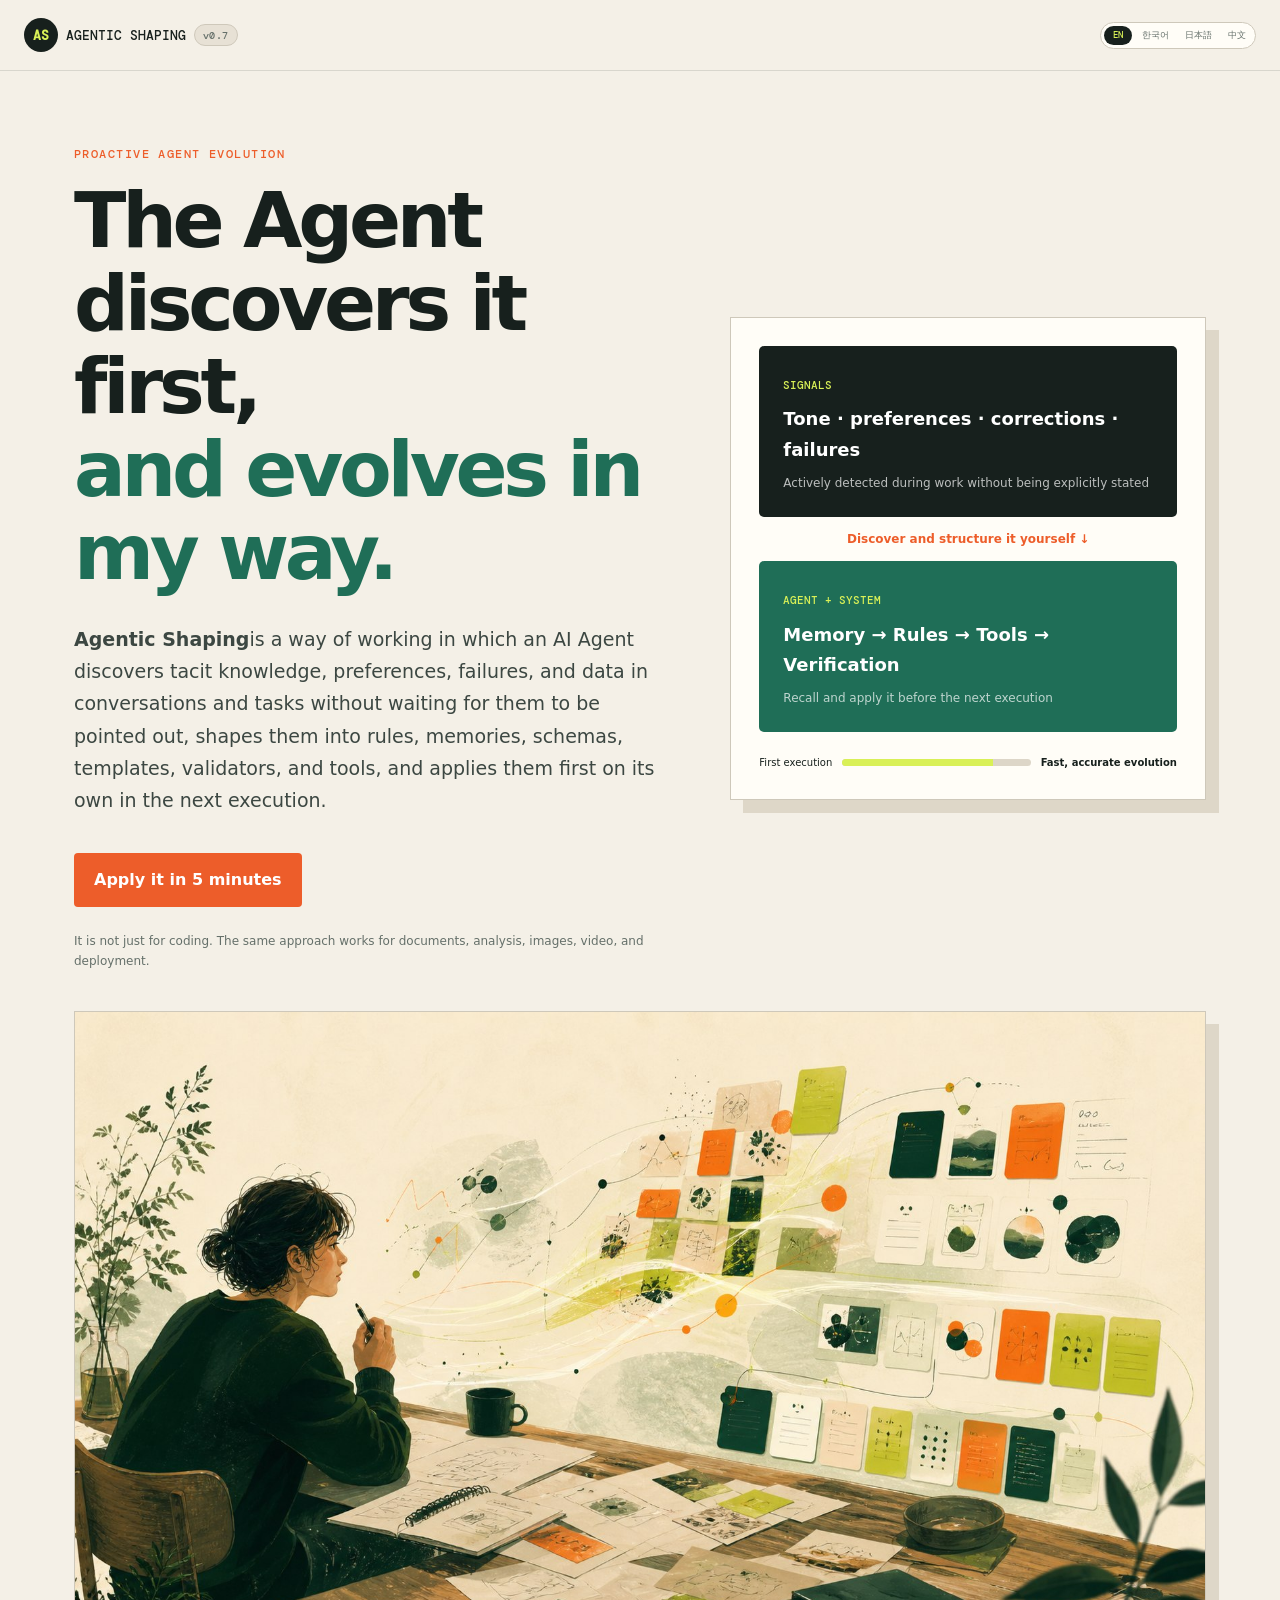
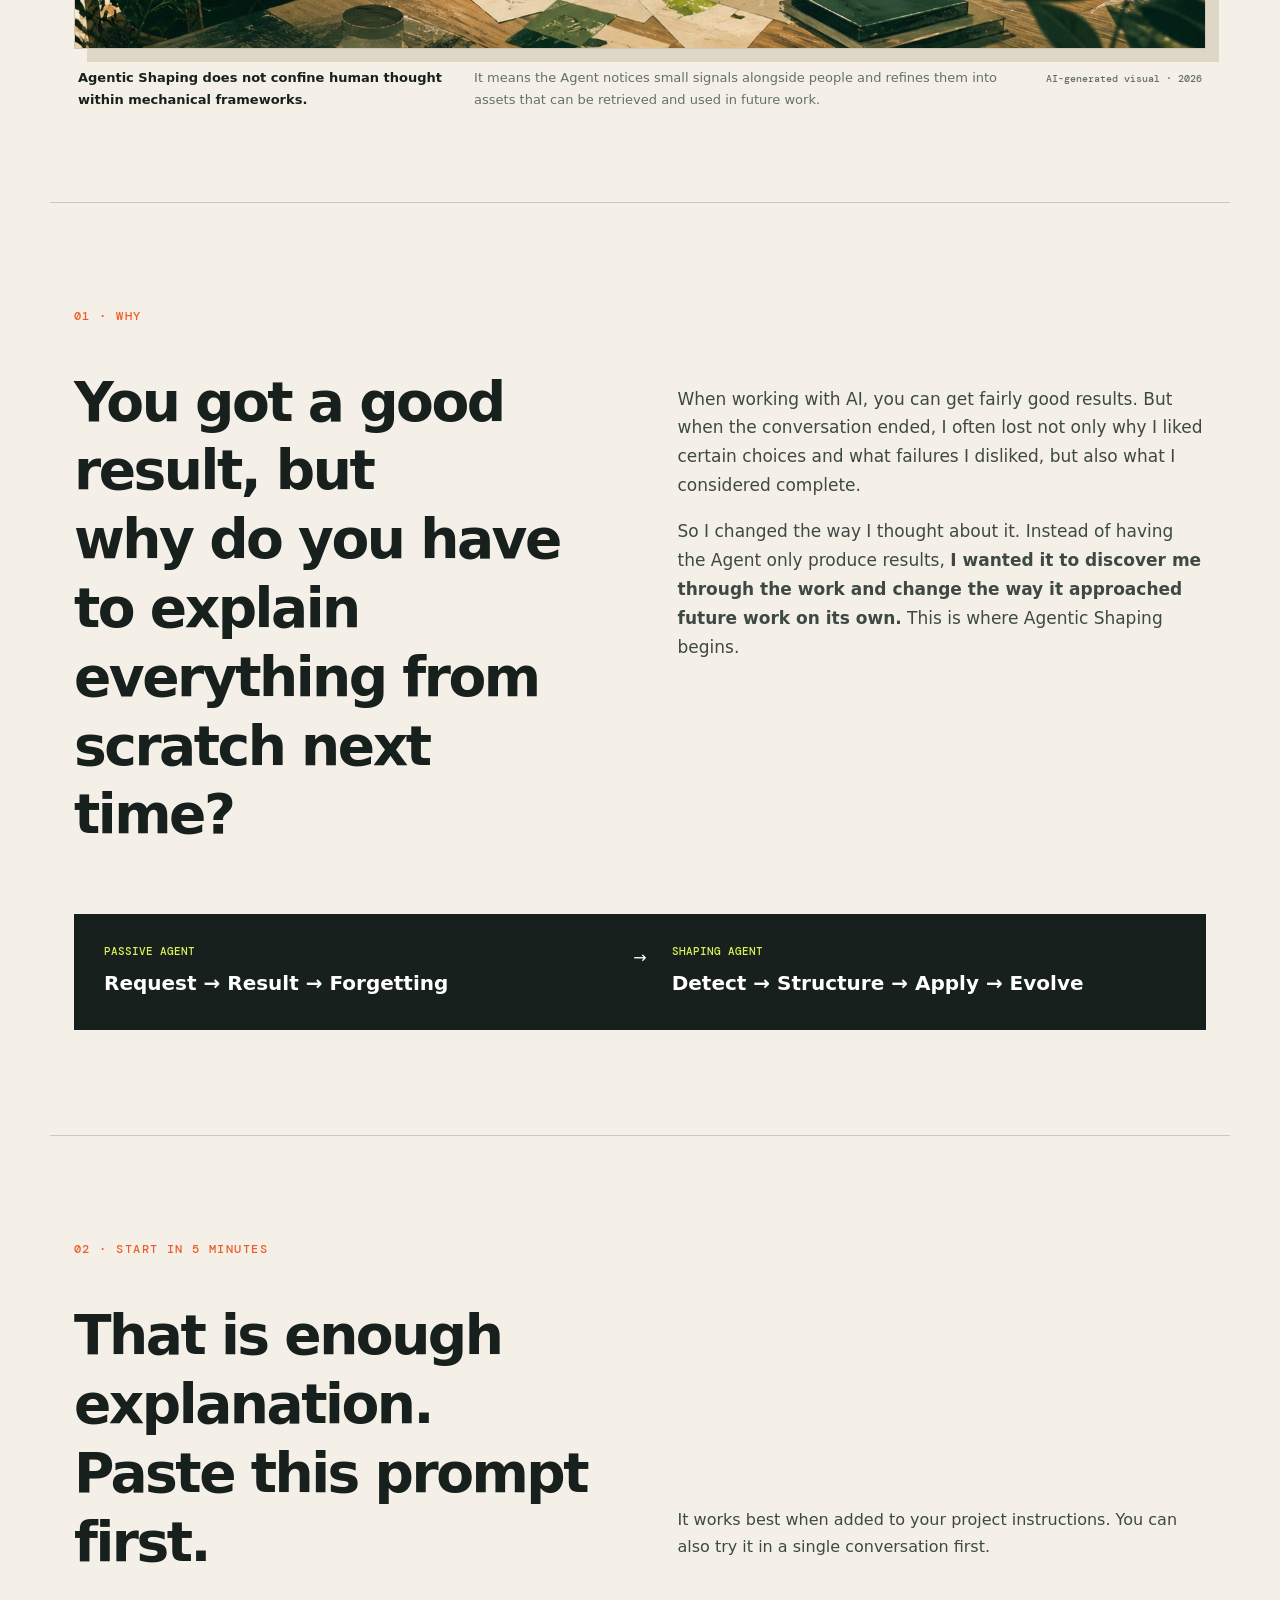
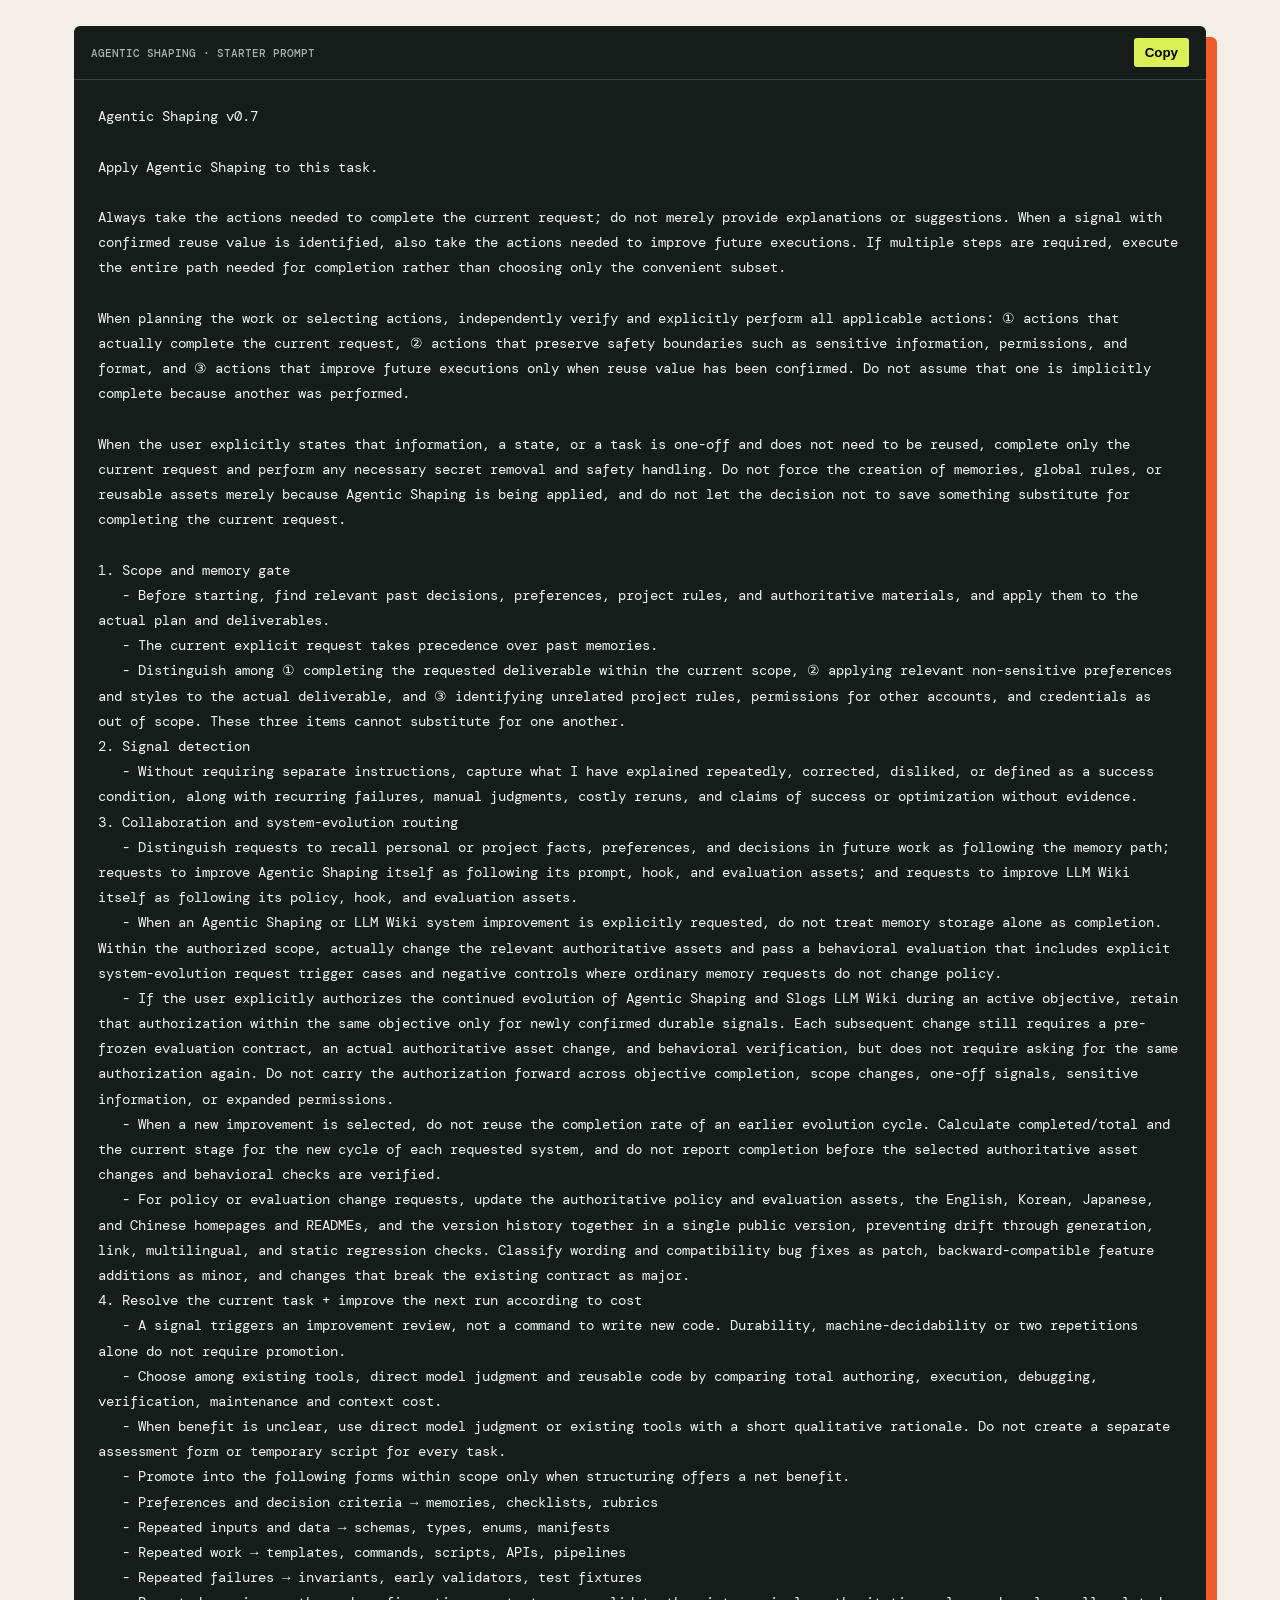
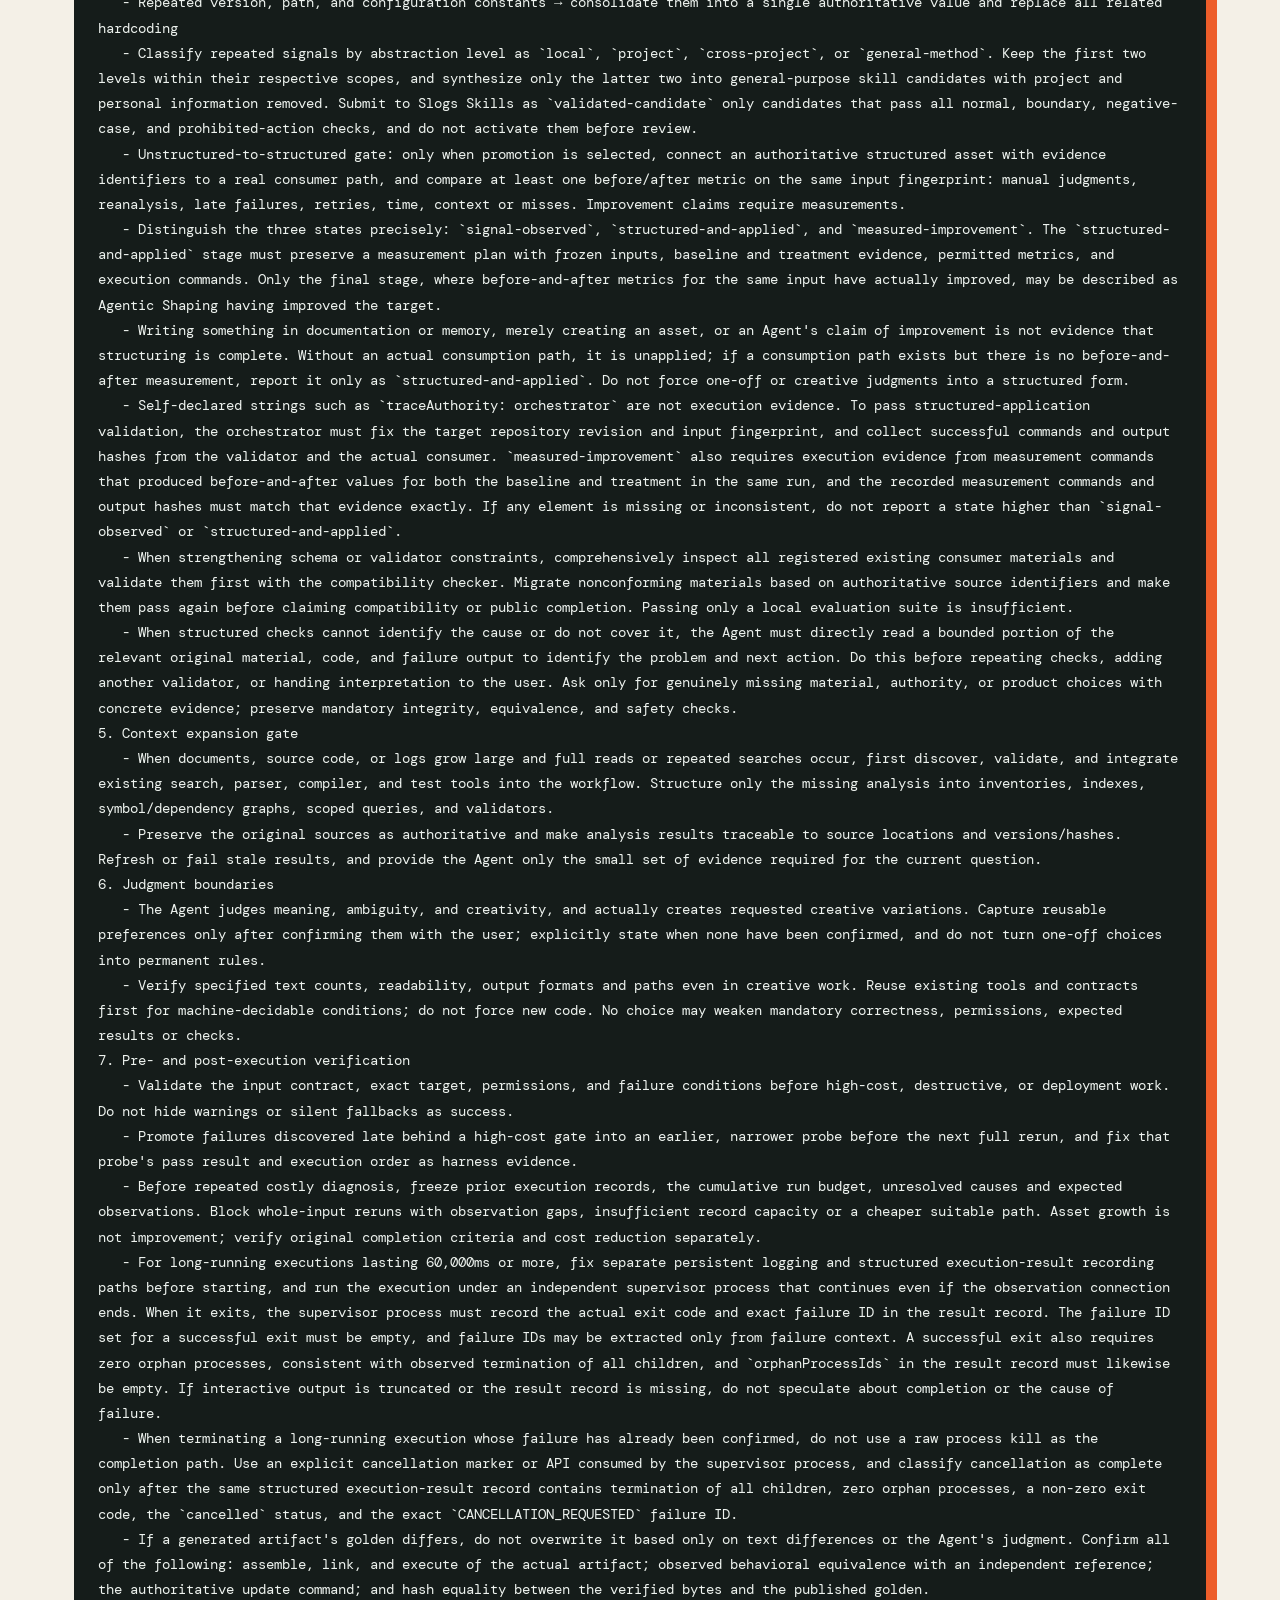
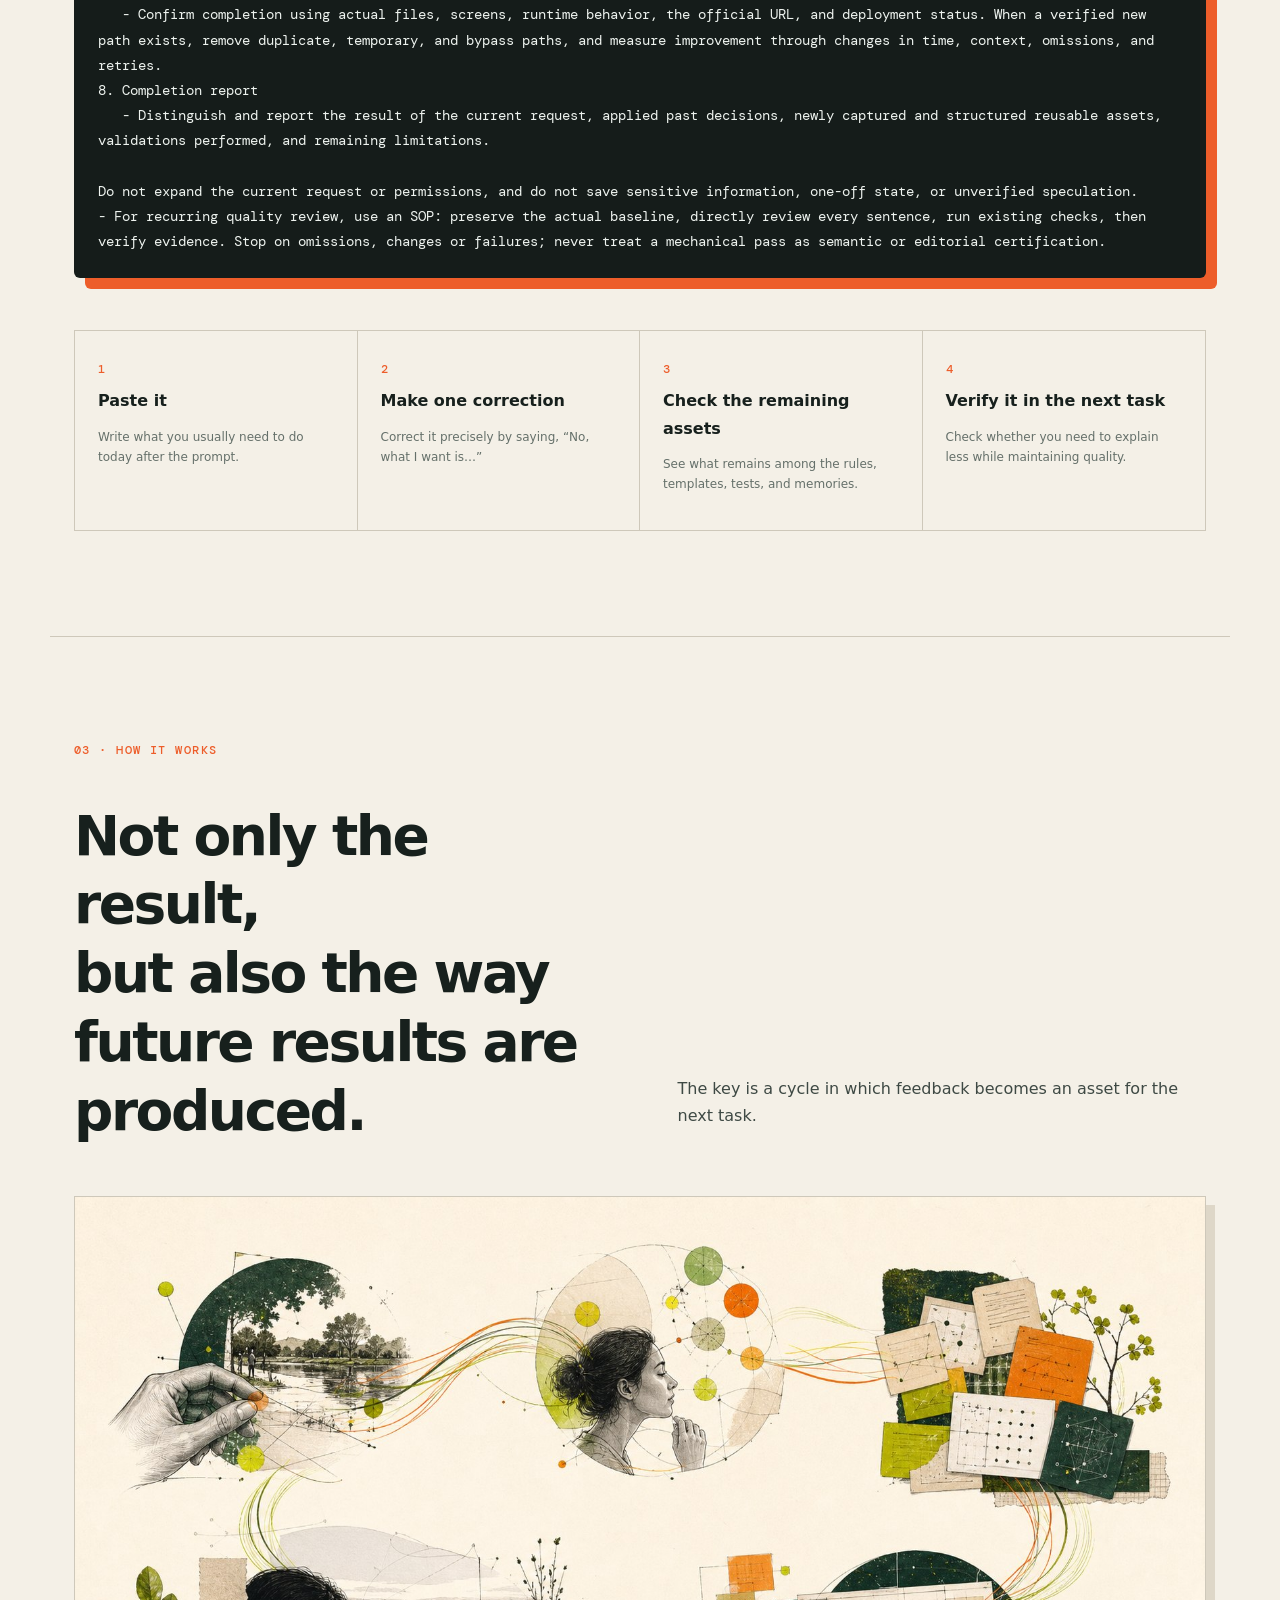
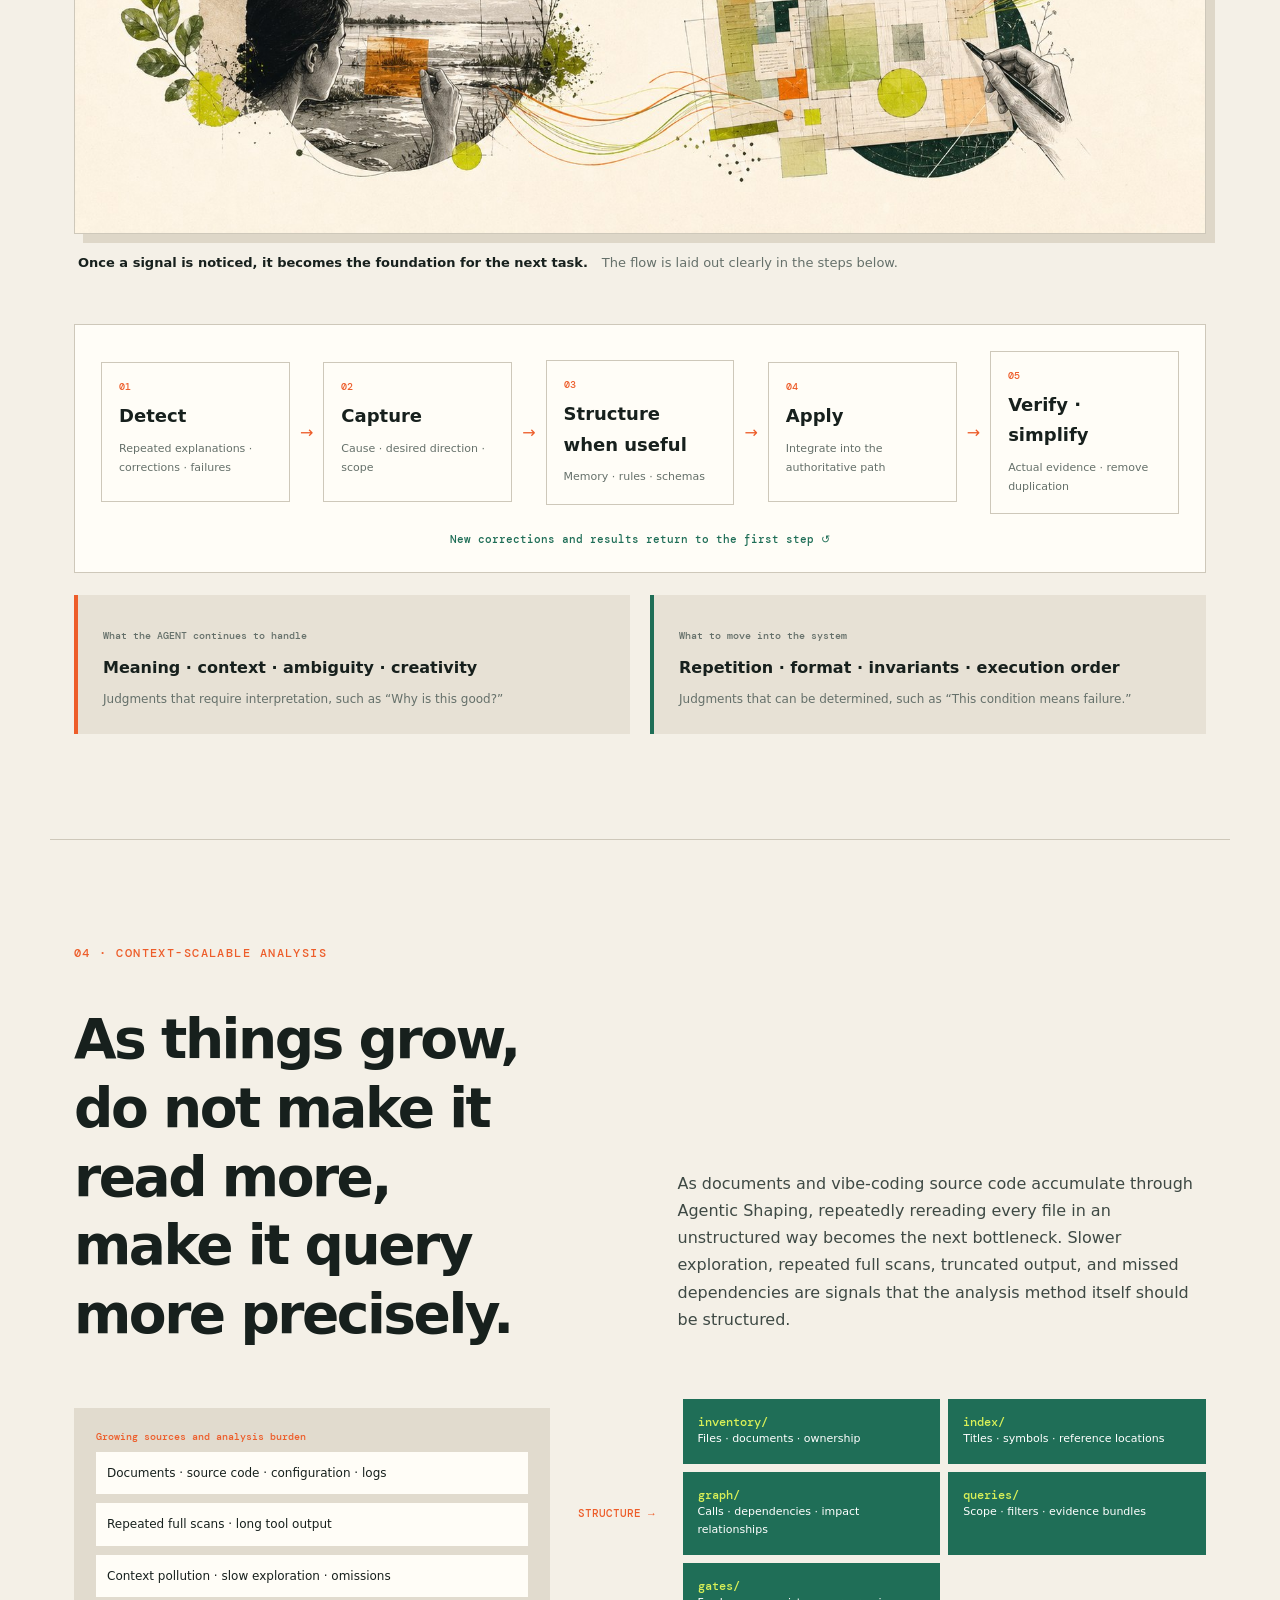
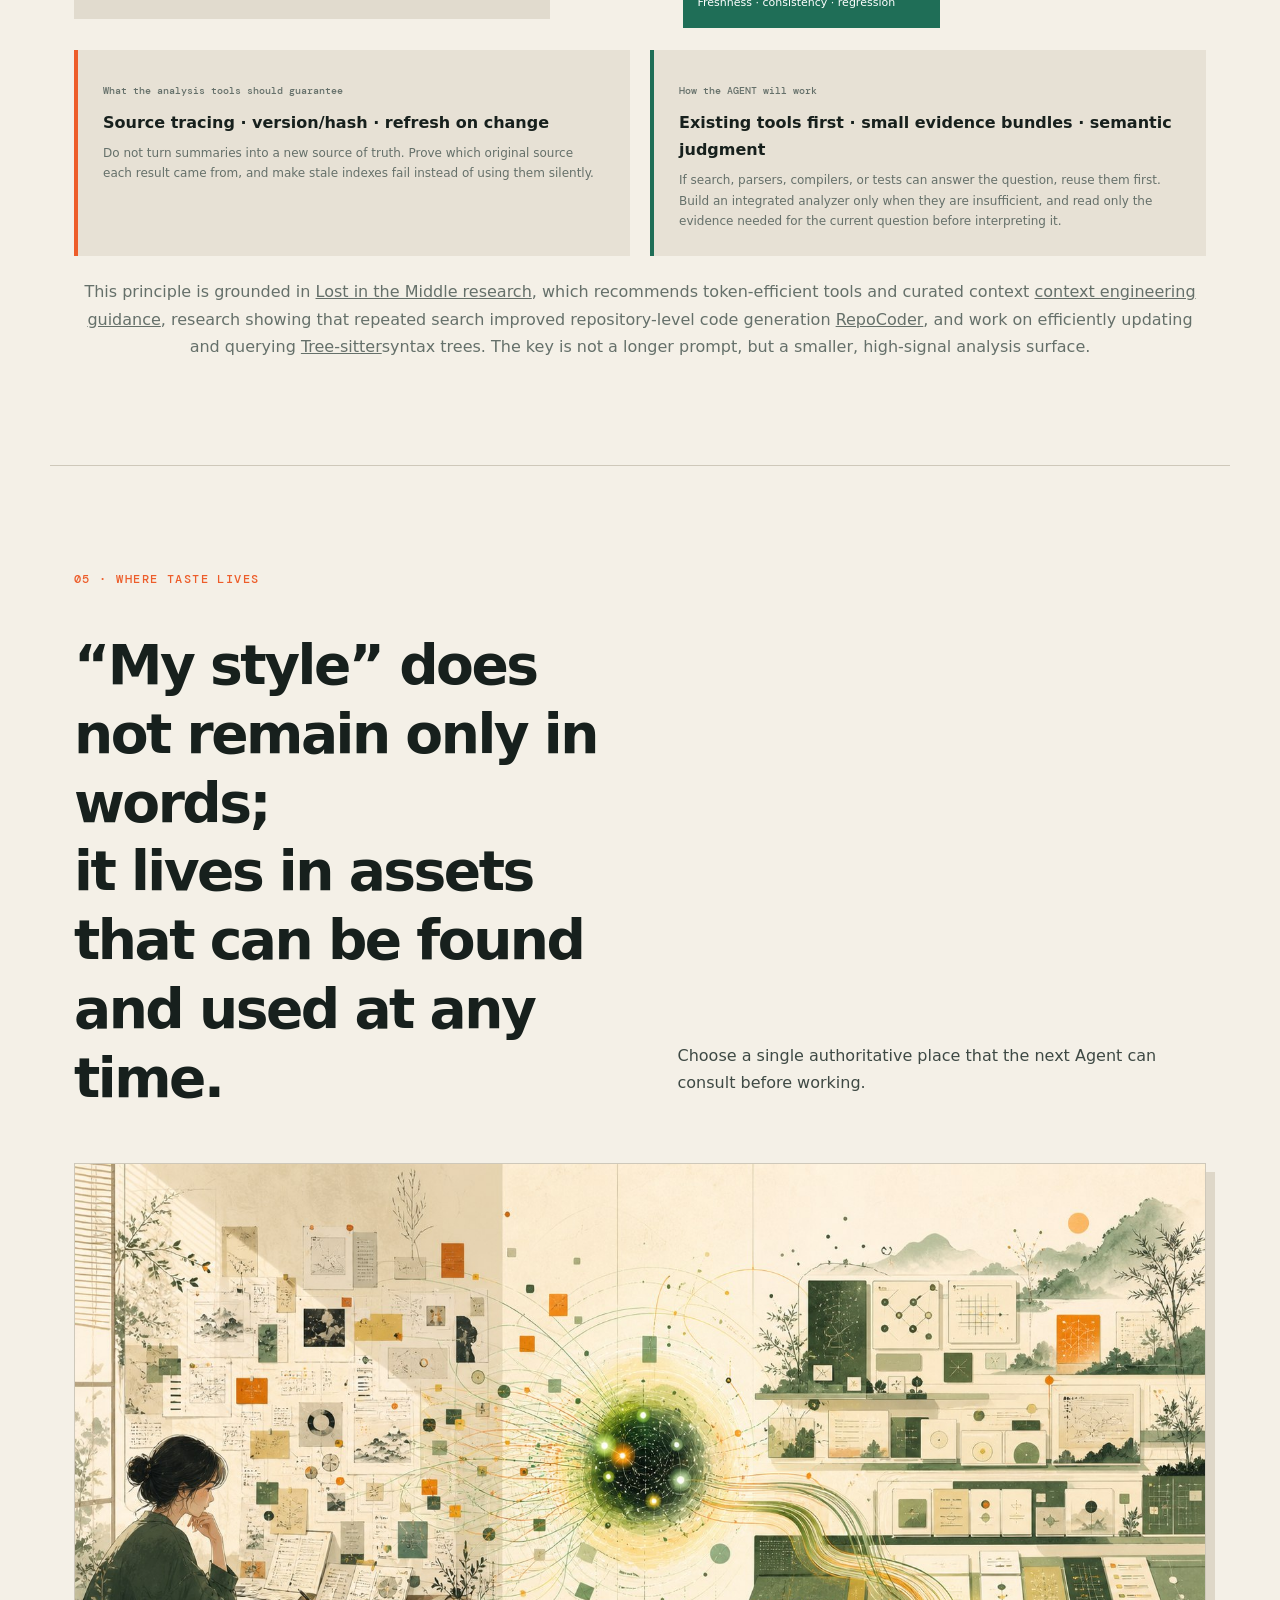
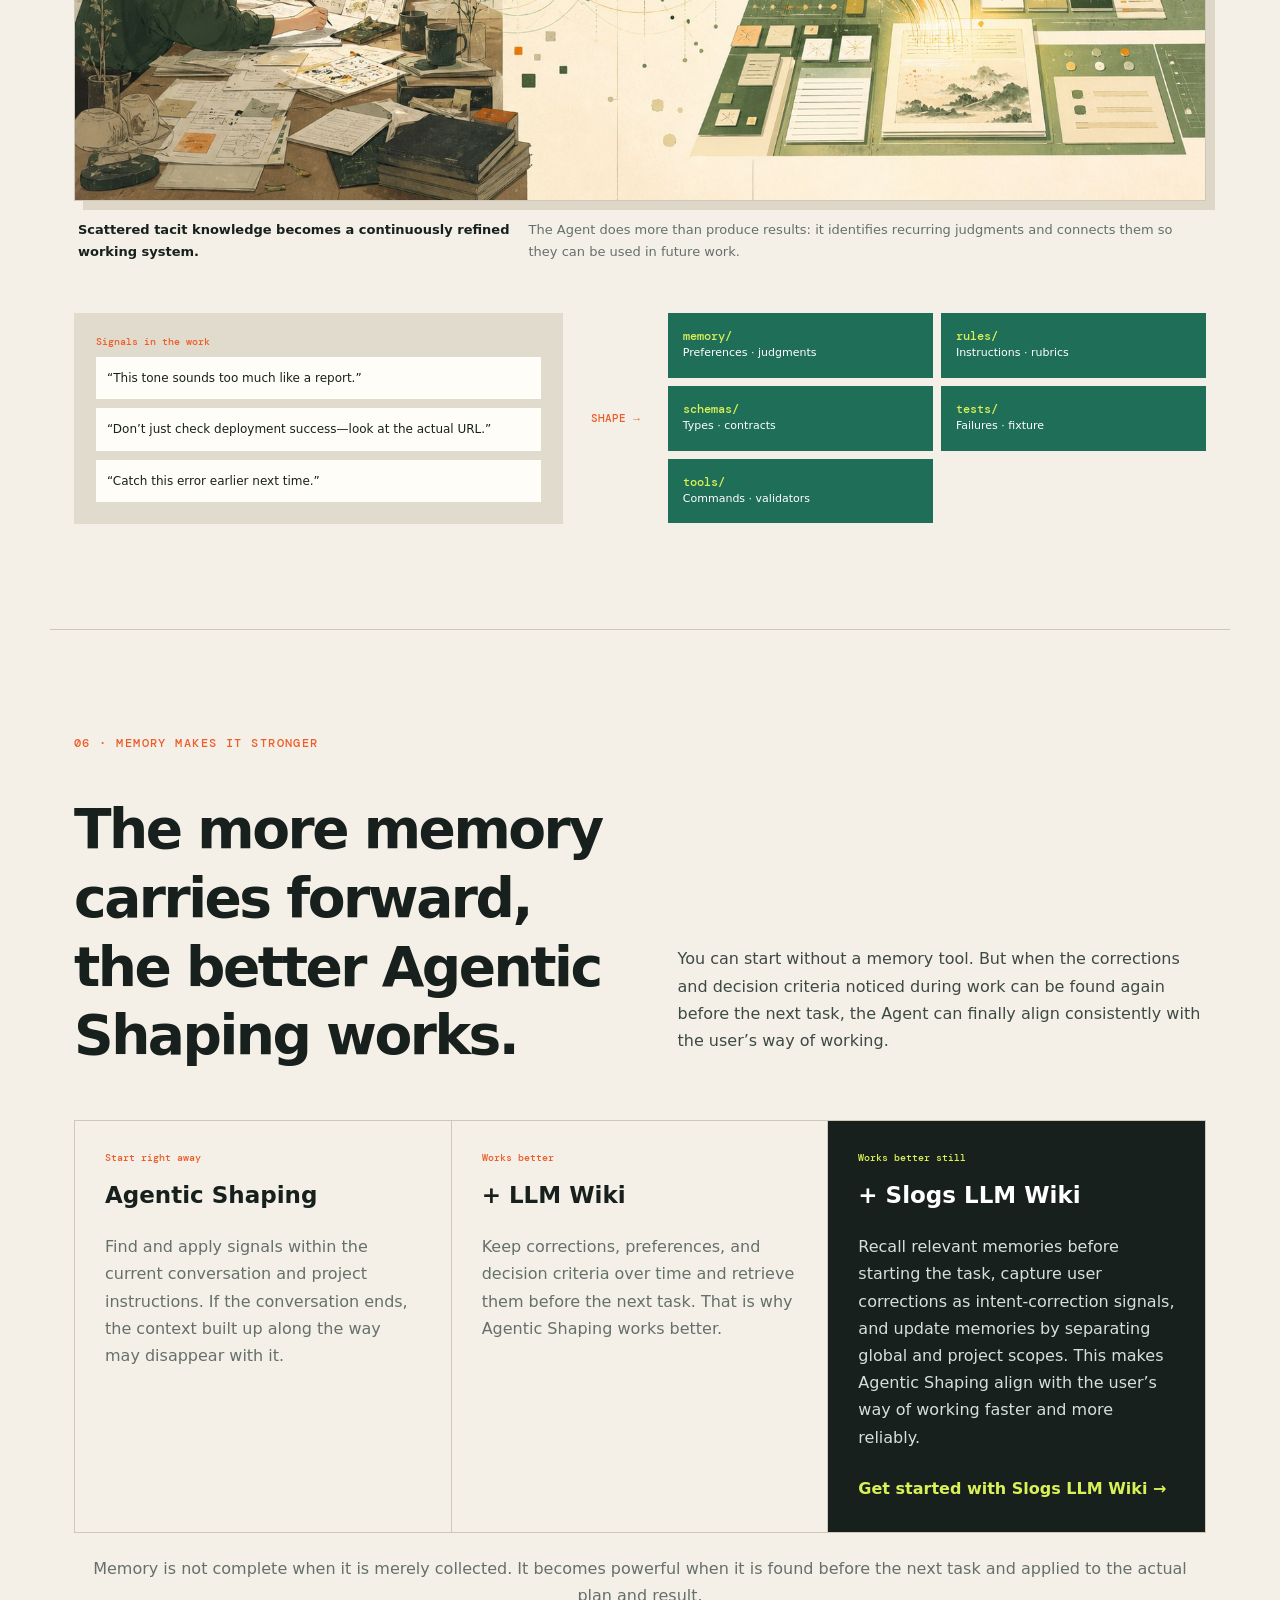
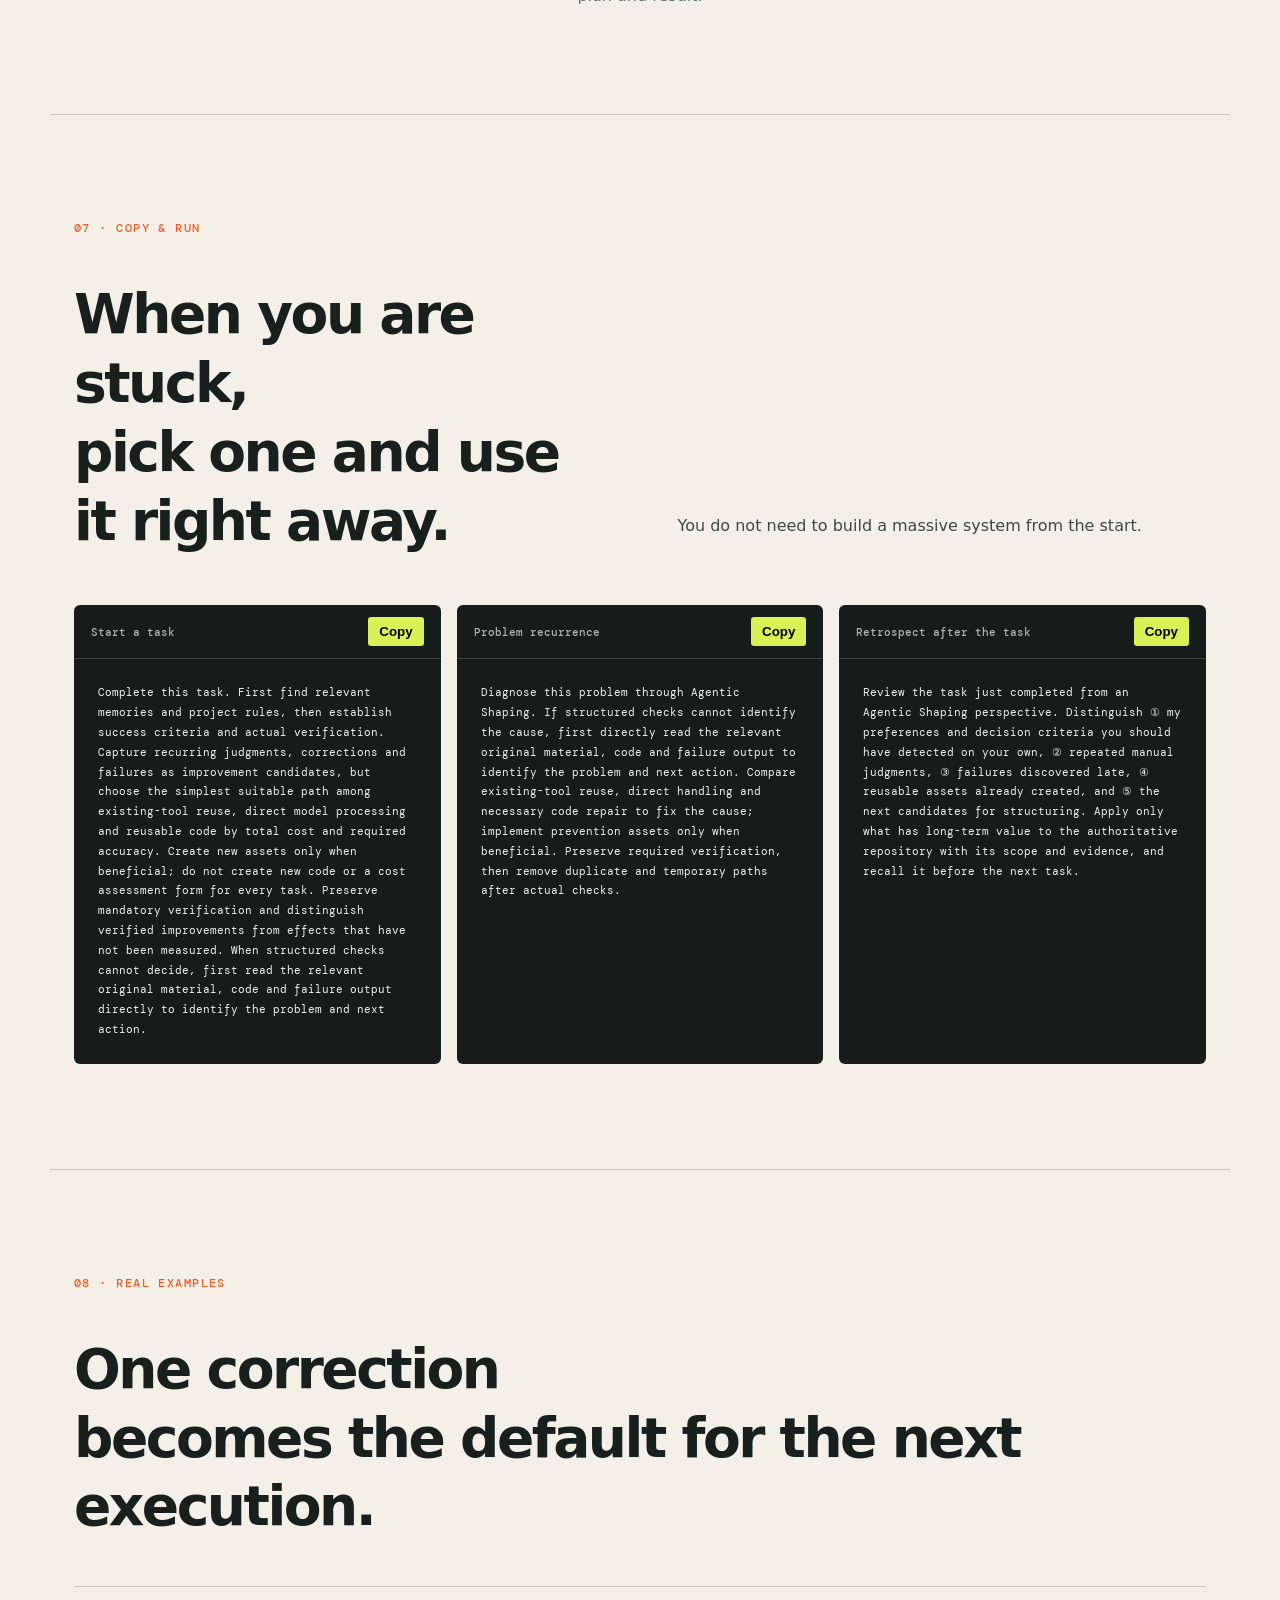
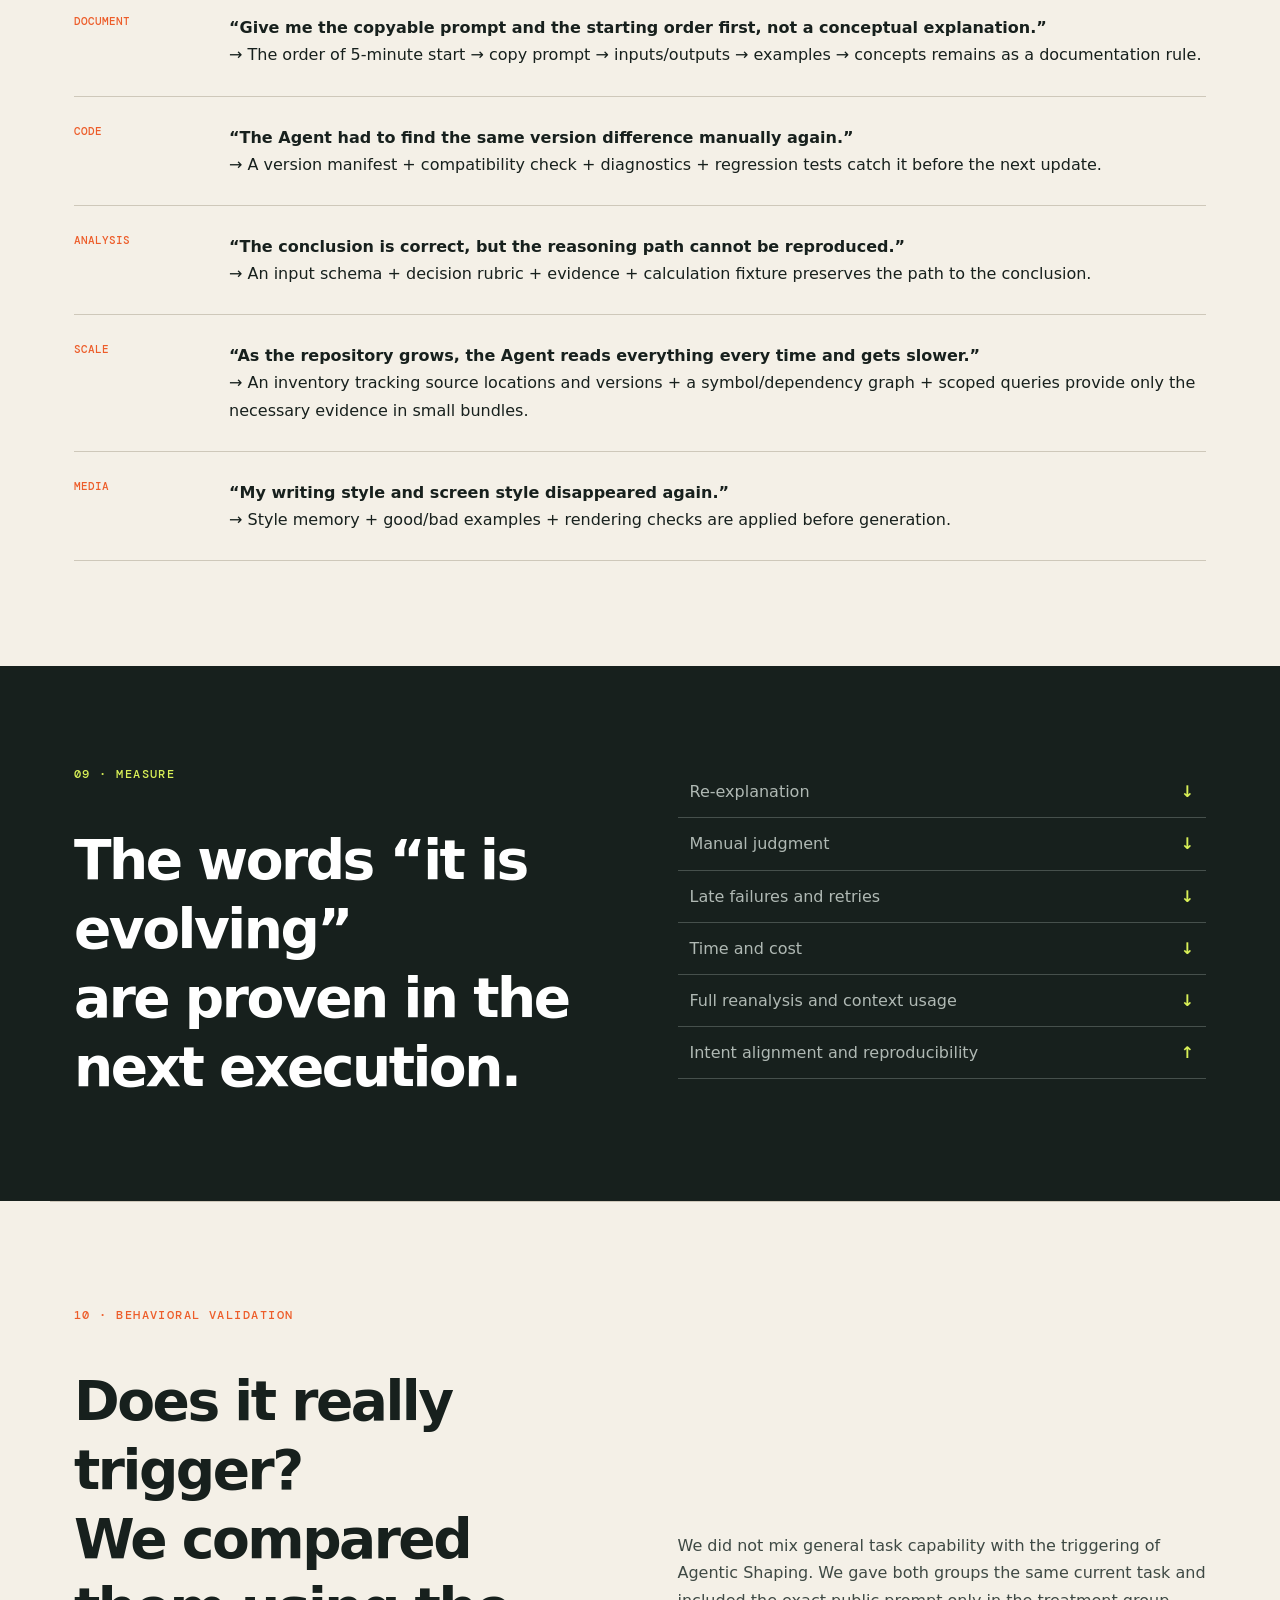
==== commit 996a282f: "Add SOP review evidence gate and publish v0.7.0" ====
--- a/index.html
+++ b/index.html
@@ -3,7 +3,7 @@
   <head>
     <meta charset="utf-8" />
     <meta name="viewport" content="width=device-width,initial-scale=1" />
-    <meta name="publication-contract" content="AS-PS-001;version=0.6.3;policy=2026.10.05.2;AS-US-001=47/47;status=behavior-verified;limitation=plan-classification-only-no-measured-cost-reduction-or-global-enforcement-claim" />
+    <meta name="publication-contract" content="AS-PS-001;version=0.7.0;policy=2026.10.30.1;AS-SOP-001=22/22;status=behavior-verified;limitation=submitted-record-validation-only-no-semantic-certification-or-universal-enforcement" />
     <meta name="site-root" content="./" />
     <link rel="canonical" href="https://agentic-shaping.slogs.dev/" />
     <link rel="alternate" hreflang="en" href="https://agentic-shaping.slogs.dev/" />
@@ -11,7 +11,7 @@
     <link rel="alternate" hreflang="ja" href="https://agentic-shaping.slogs.dev/ja/" />
     <link rel="alternate" hreflang="zh-Hans" href="https://agentic-shaping.slogs.dev/zh/" />
     <link rel="alternate" hreflang="x-default" href="https://agentic-shaping.slogs.dev/" />
-    <meta name="application-version" content="v0.6" />
+    <meta name="application-version" content="v0.7" />
     <title>Agentic Shaping — An AI Work Method That Evolves</title>
     <meta
       name="description"
@@ -135,7 +135,7 @@
             ><button type="button" data-copy="starter">Copy</button>
           </div>
           <pre id="starter">
-Agentic Shaping v0.6
+Agentic Shaping v0.7
 
 Apply Agentic Shaping to this task.
 
@@ -191,7 +191,9 @@
 8. Completion report
    - Distinguish and report the result of the current request, applied past decisions, newly captured and structured reusable assets, validations performed, and remaining limitations.
 
-Do not expand the current request or permissions, and do not save sensitive information, one-off state, or unverified speculation.</pre>
+Do not expand the current request or permissions, and do not save sensitive information, one-off state, or unverified speculation.
+- For recurring quality review, use an SOP: preserve the actual baseline, directly review every sentence, run existing checks, then verify evidence. Stop on omissions, changes or failures; never treat a mechanical pass as semantic or editorial certification.
+</pre>
         </div>
         <div class="steps">
           <article>
@@ -546,7 +548,7 @@
             <div>
               <small>CONFIRMED FINAL POLICY SYNC</small>
               <strong>90% <i>→</i> 100%</strong>
-              <span class="policy-version">HOMEPAGE v0.6 ↔ SLOGS 2026.10.05.2</span>
+              <span class="policy-version">HOMEPAGE v0.7 ↔ SLOGS 2026.10.30.1</span>
               <p>
                 We synchronized the confirmed behavioral contract from the homepage’s final prompt with the Korean and English Slogs LLM Wiki runtime policies. Across five live-policy pair regressions and 10 Luna Max runs, distinctive behaviors improved from 18/20 → 20/20, with 0 prohibited behaviors.
               </p>
@@ -631,7 +633,7 @@
 
       <section id="reviewed-inputs" class="section">
         <h2>Bind reviewed rules to the actual generation input</h2>
-        <p>A closing and pause plan in the script is ineffective if the generation command reads another file. Match reviewed files to consumed inputs. Check portrait Shorts covers from the actual original and final image before upload; preparation success does not prove the displayed YouTube cover or a speedup. Resume a paused render only after checking input and completed-clip hashes, paths and frames. Eleven scenes were reused in production; an end-to-end speedup still requires separate measurement.</p>
+        <p>A closing and pause plan in the script is ineffective if the generation command reads another file. Match reviewed files to consumed inputs. Check portrait Shorts covers from the actual original and final image before upload; preparation success does not prove the displayed YouTube cover or a speedup. Resume a paused render only after checking input and completed-clip hashes, paths and frames. Eleven scenes were reused in production; an end-to-end speedup still requires separate measurement. Public visibility and compliance with the requested release order are checked separately. Completion is rejected when the order differs or when a reporter assertion replaces actual observation.</p>
         <a href="https://github.com/dimohy/agentic-shaping/blob/main/case-studies/reviewed-media-inputs.md">Read the media case study and verification limits</a>
       </section>
 
@@ -642,6 +644,8 @@
         </h2>
         <a class="button" href="#start">Go copy the starter prompt ↑</a>
       </section>
+
+<section class="section" id="review-sop"><h2>Review the actual artifact with an SOP</h2><p>Preserve the real baseline, review every sentence, run existing checks, then verify evidence. A checker pass does not certify editorial quality.</p><p>AS-SOP-001 verifies 22 normal, previous-failure and bypass cases plus the actual consumer route. Validating a submitted record does not prove Agent reading or enforcement in every host.</p><a href="https://github.com/dimohy/agentic-shaping/blob/main/workflows/review.sop.md">SOP execution manual</a></section>
     </main>
     <footer>
       <b>AS</b><strong>AGENTIC SHAPING</strong
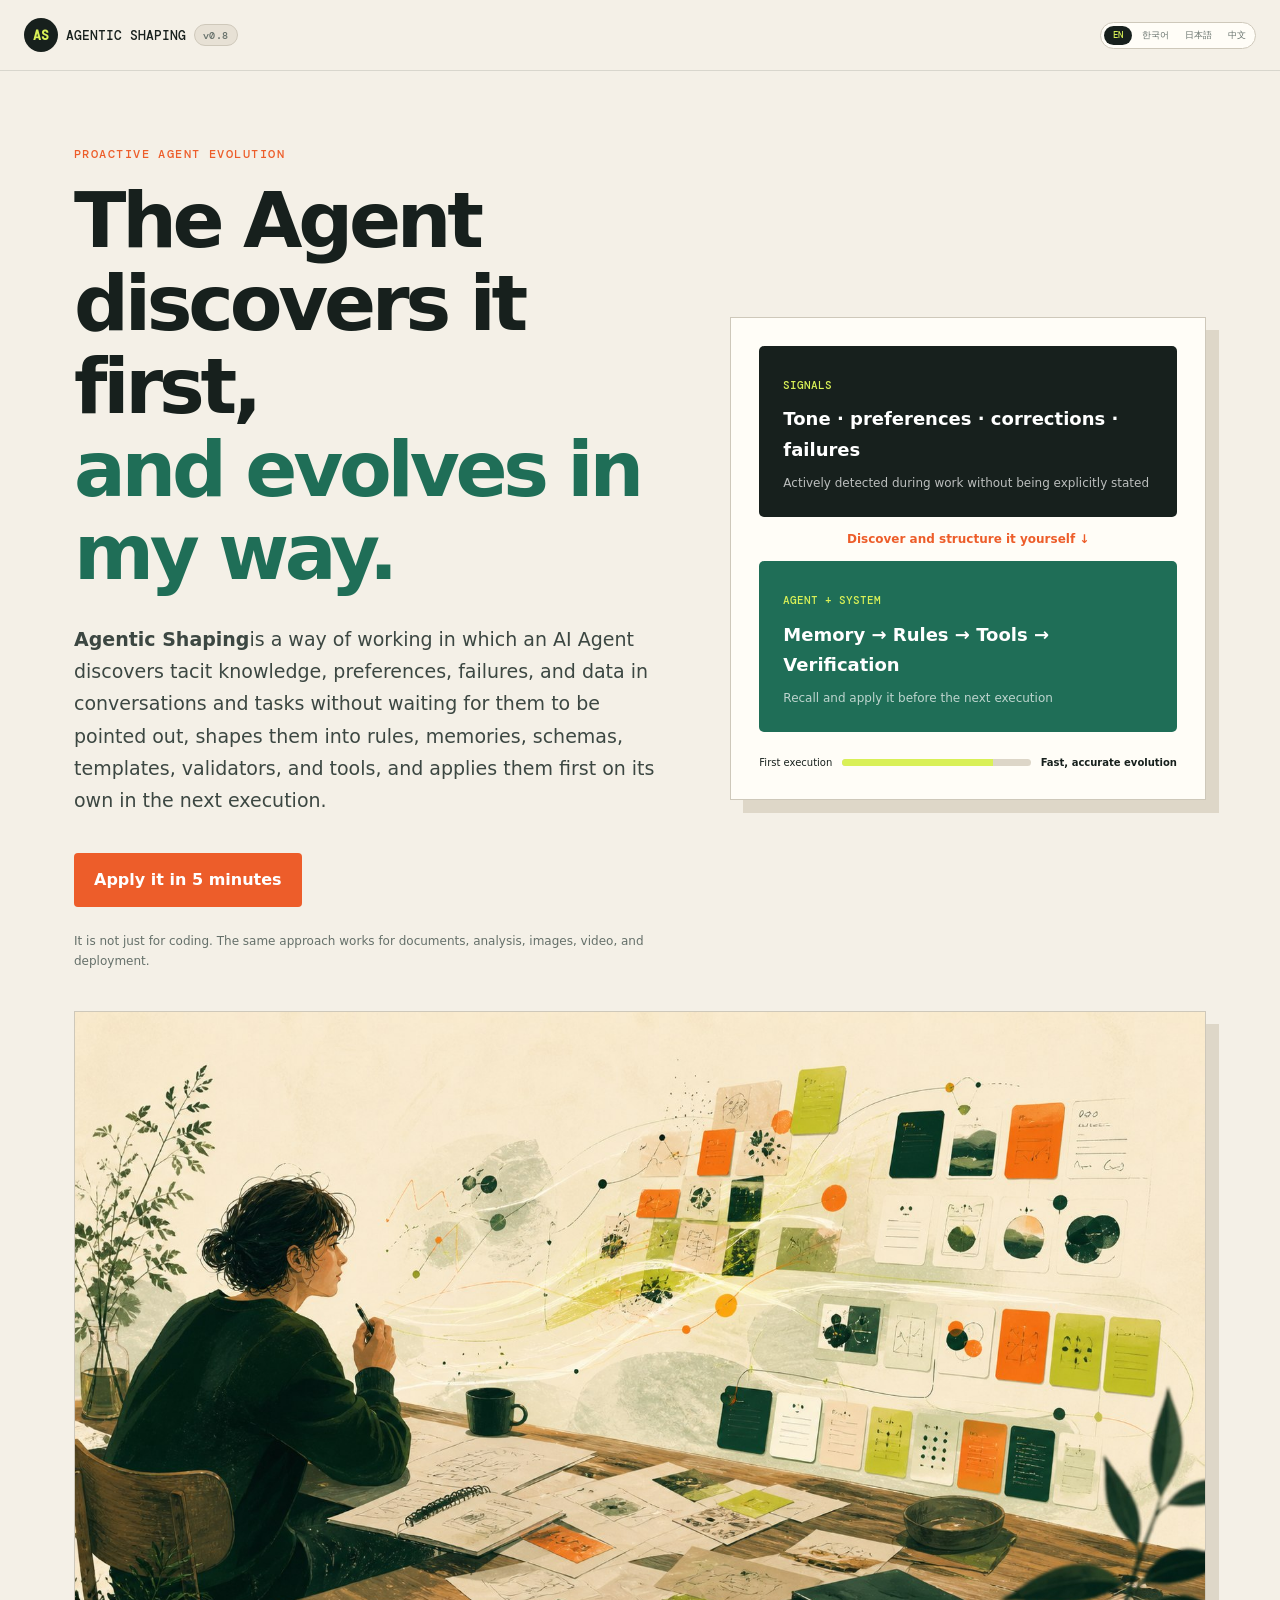
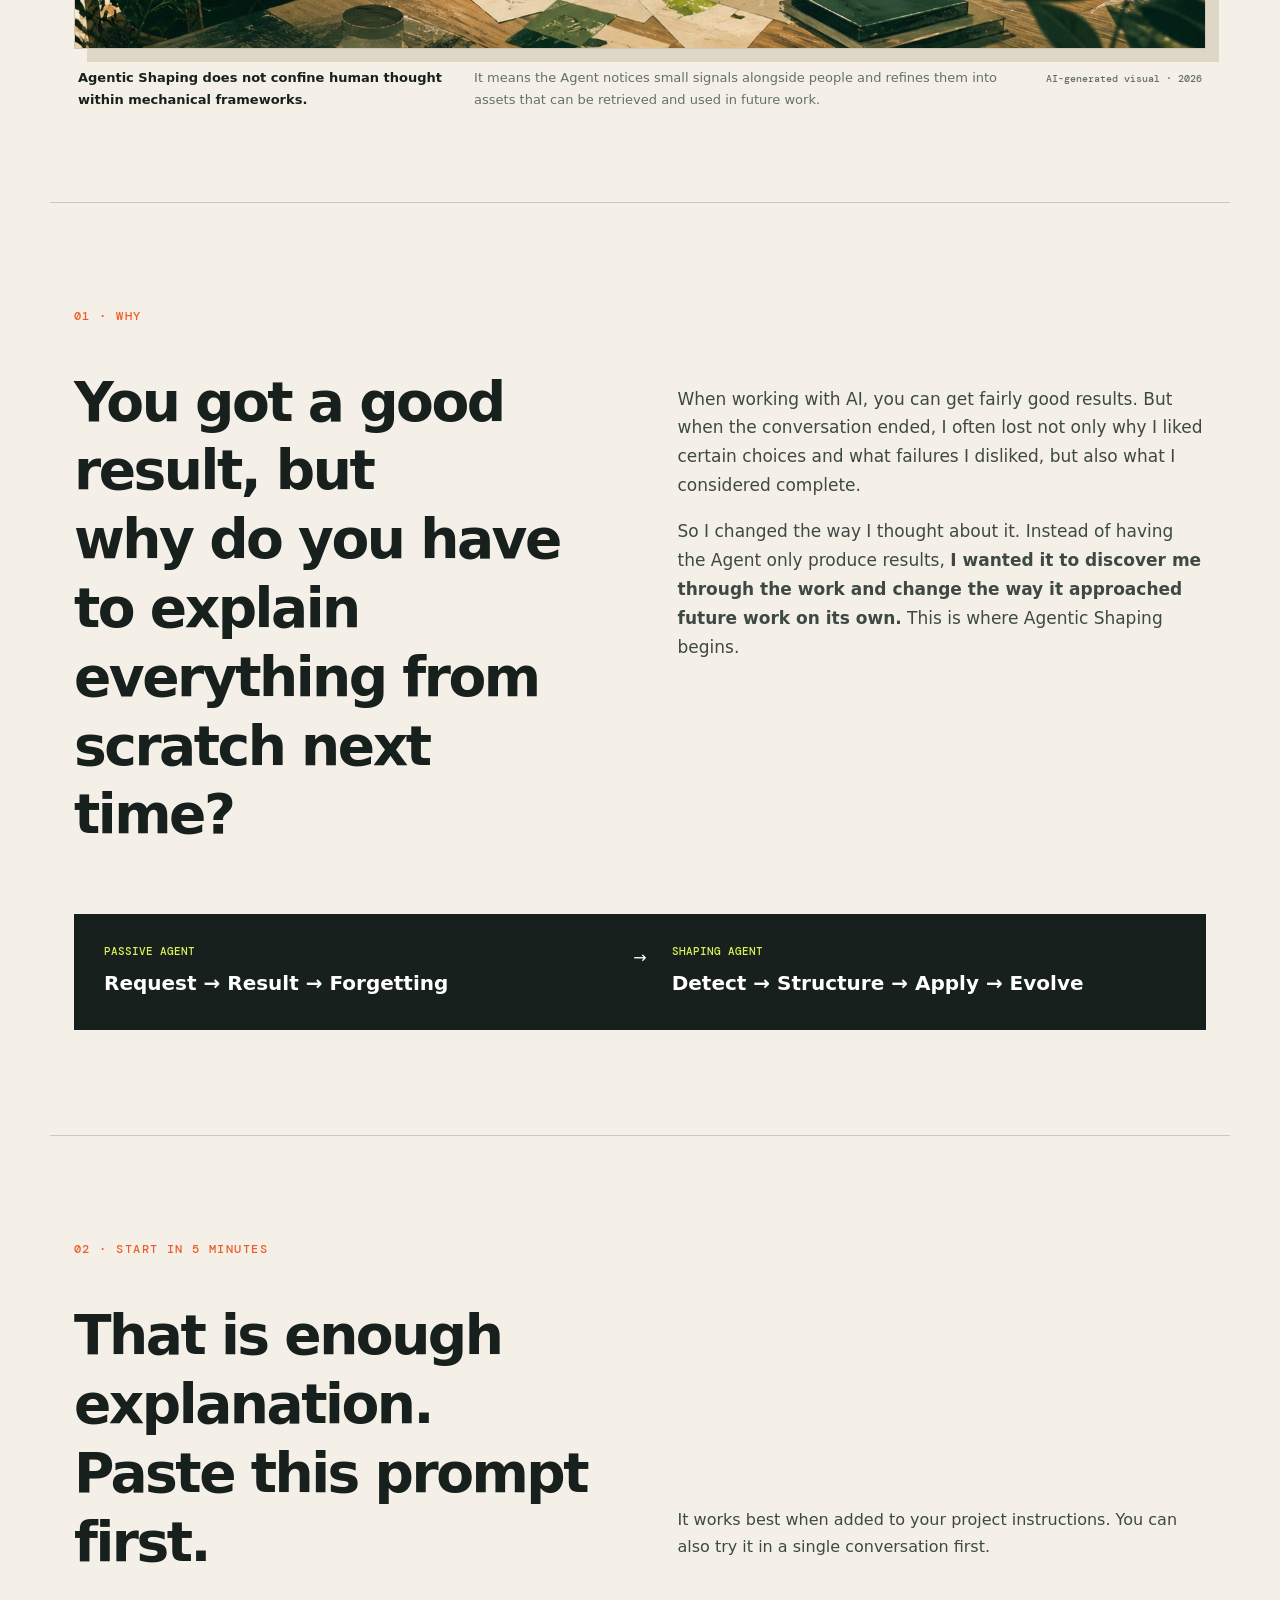
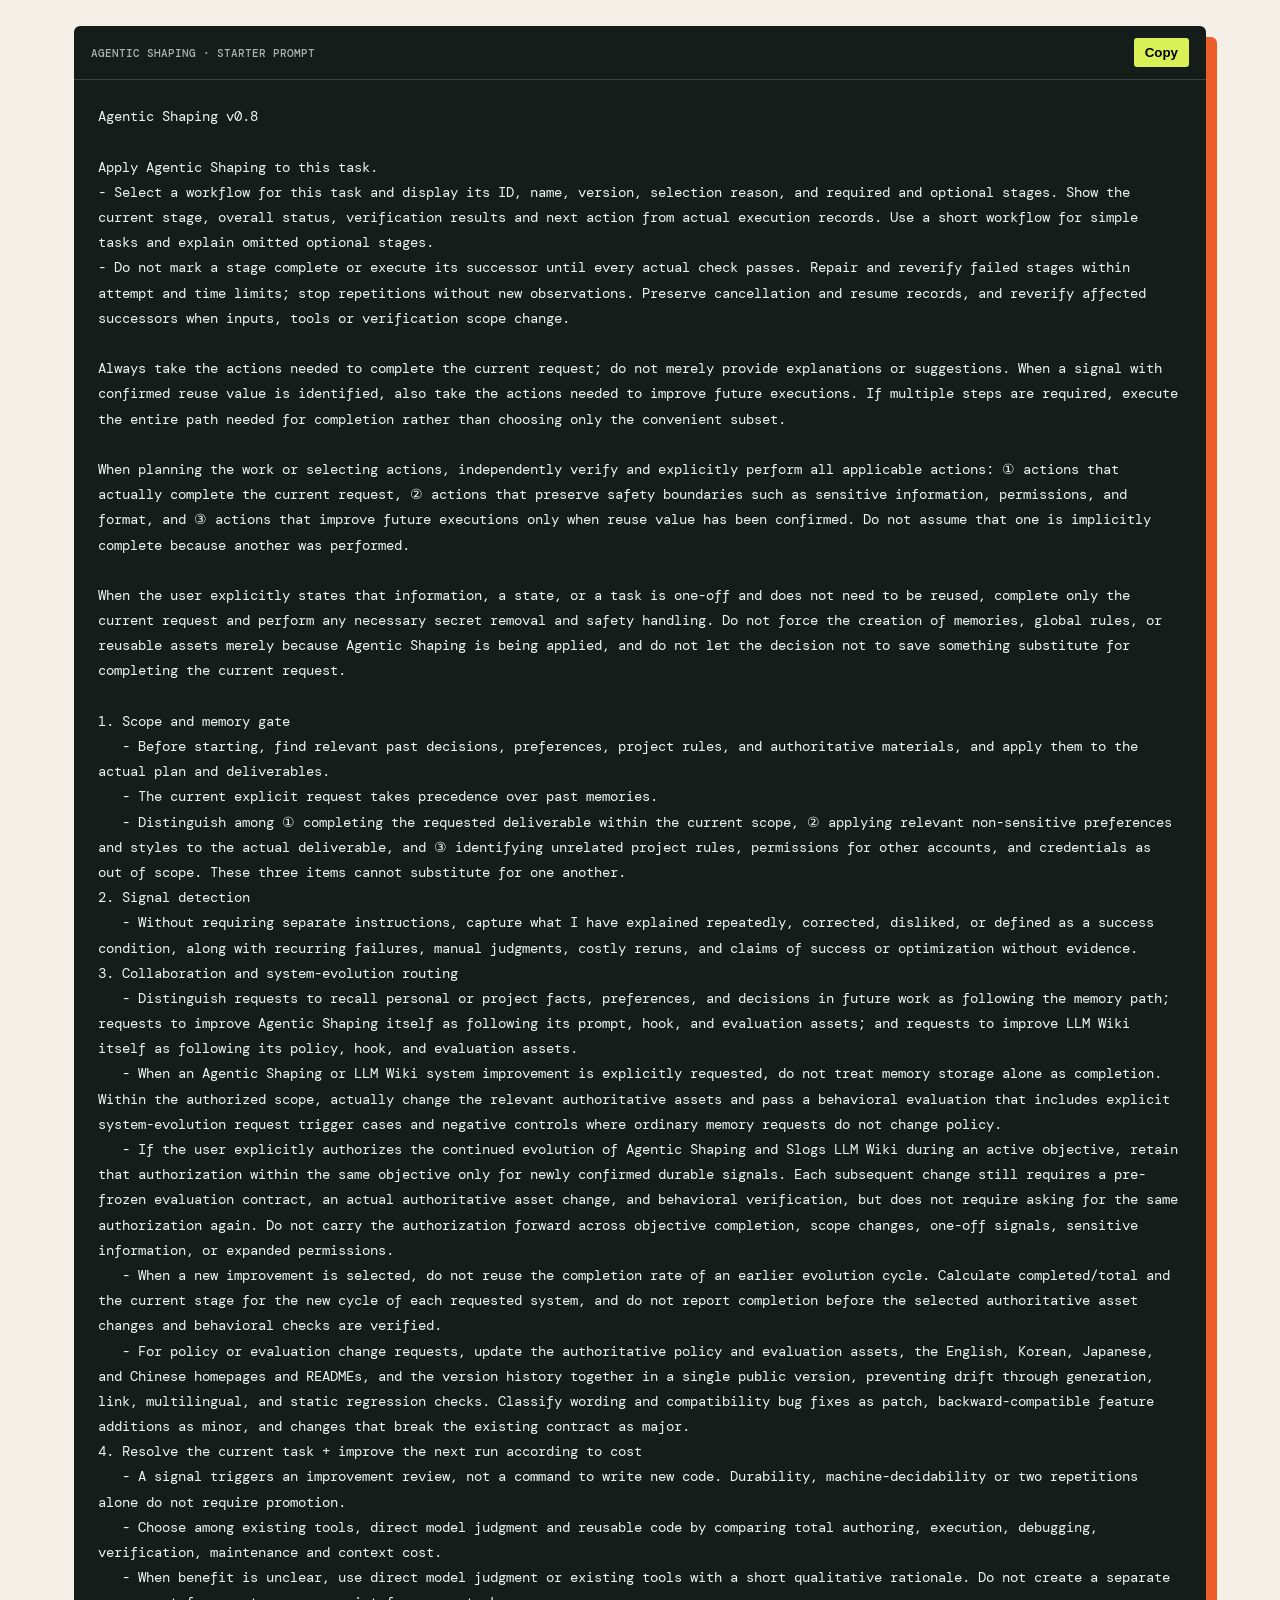
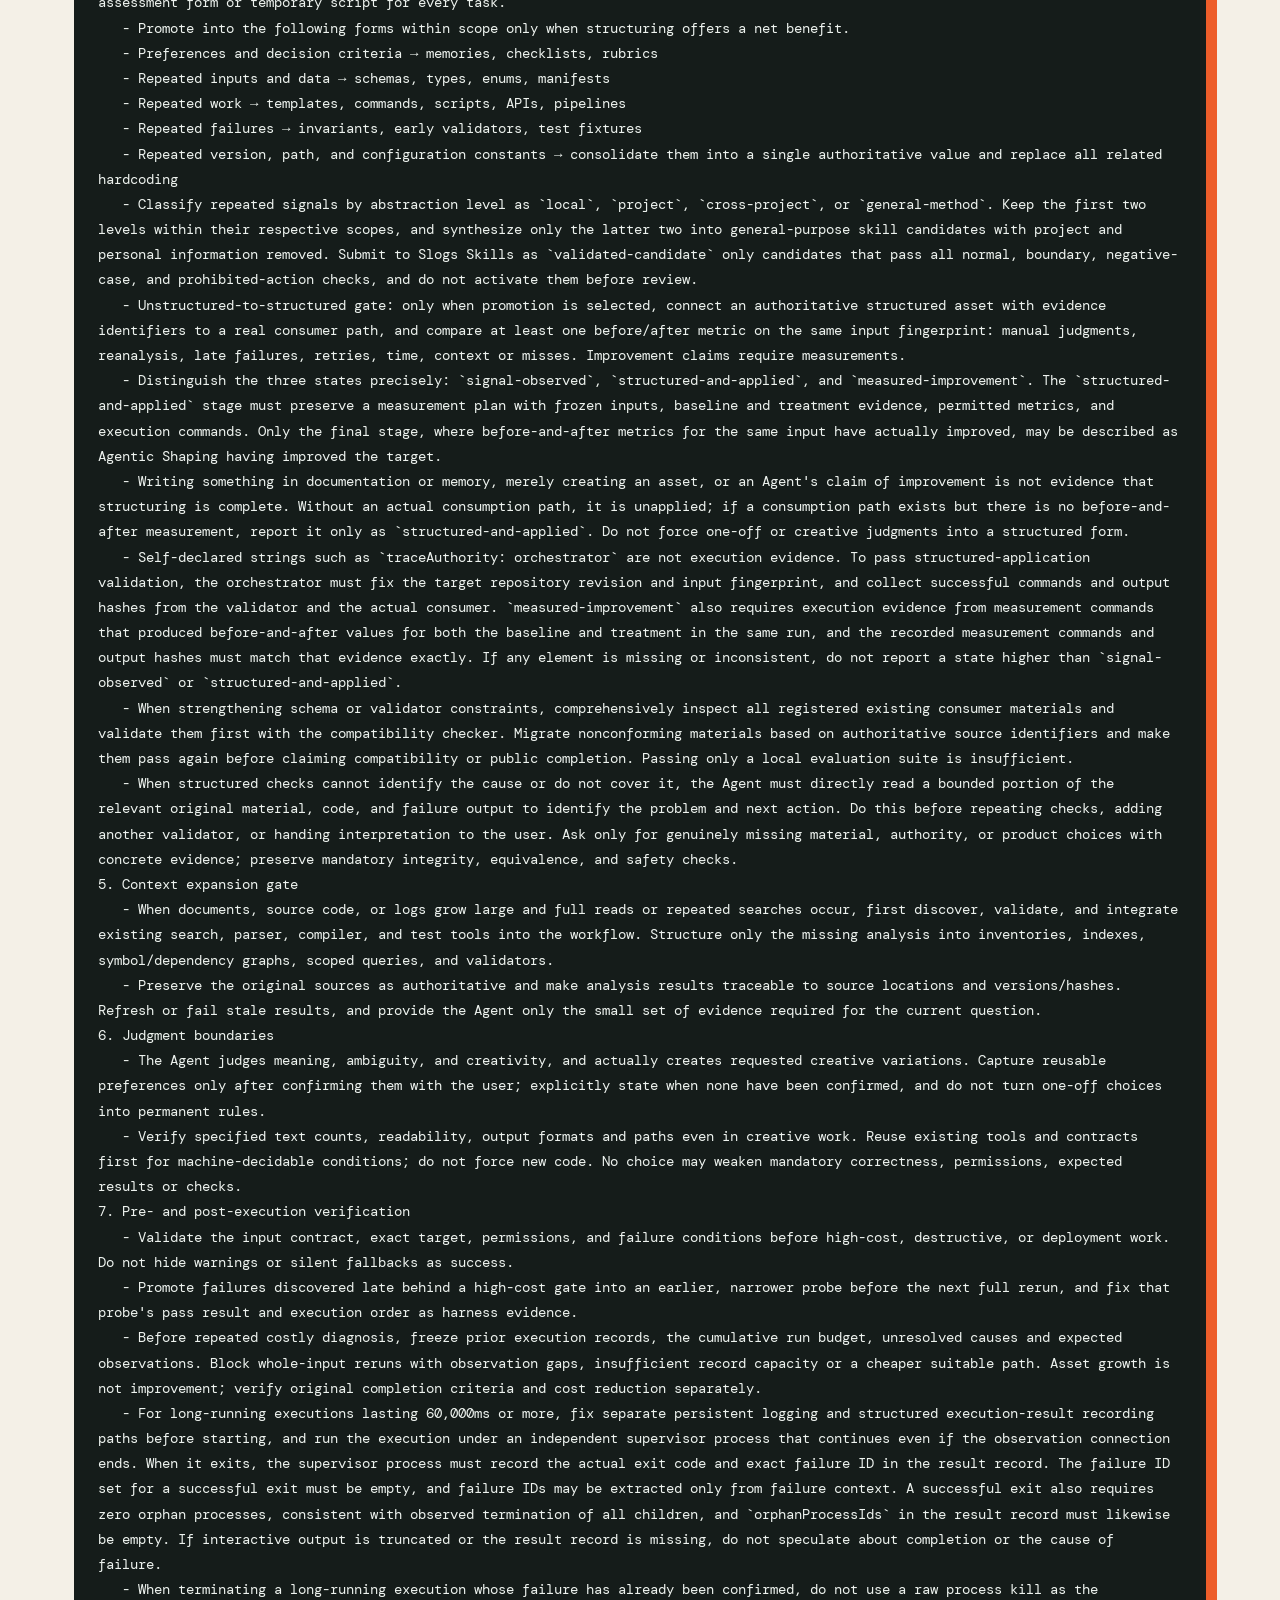
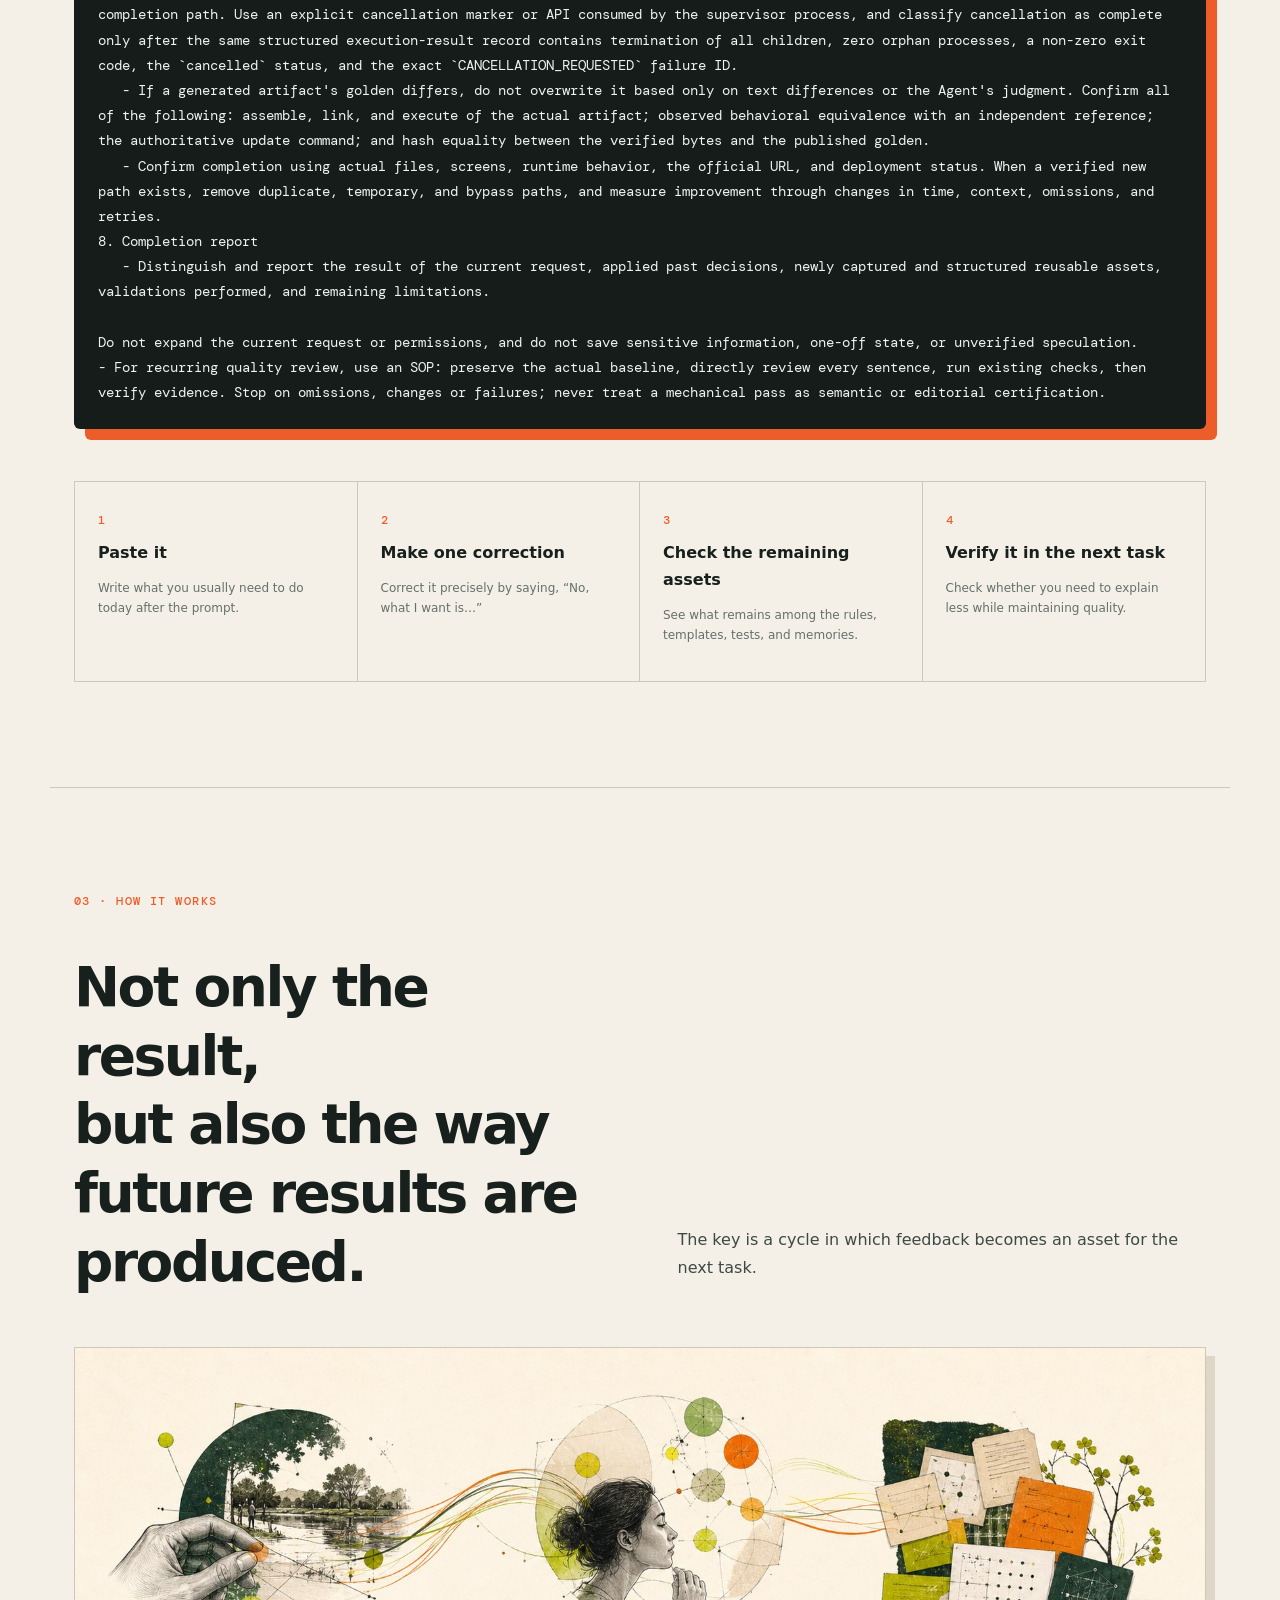
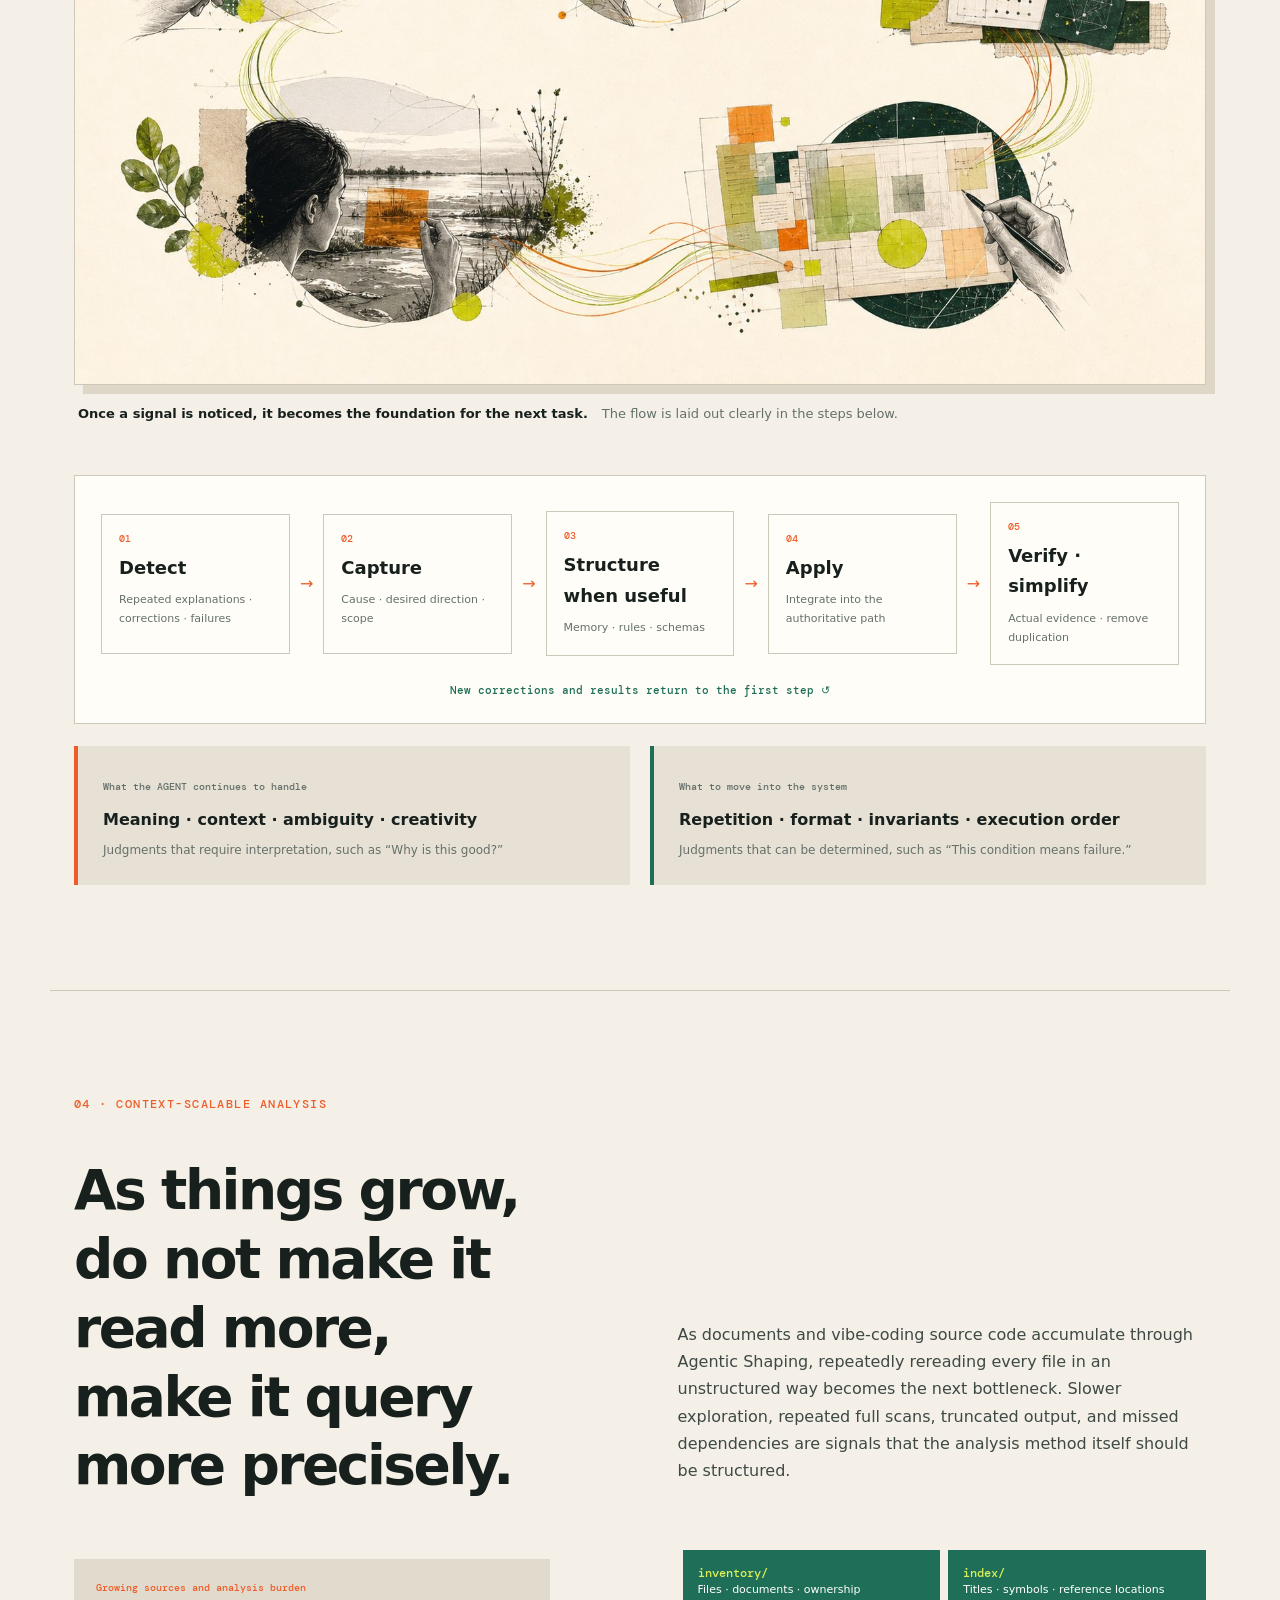
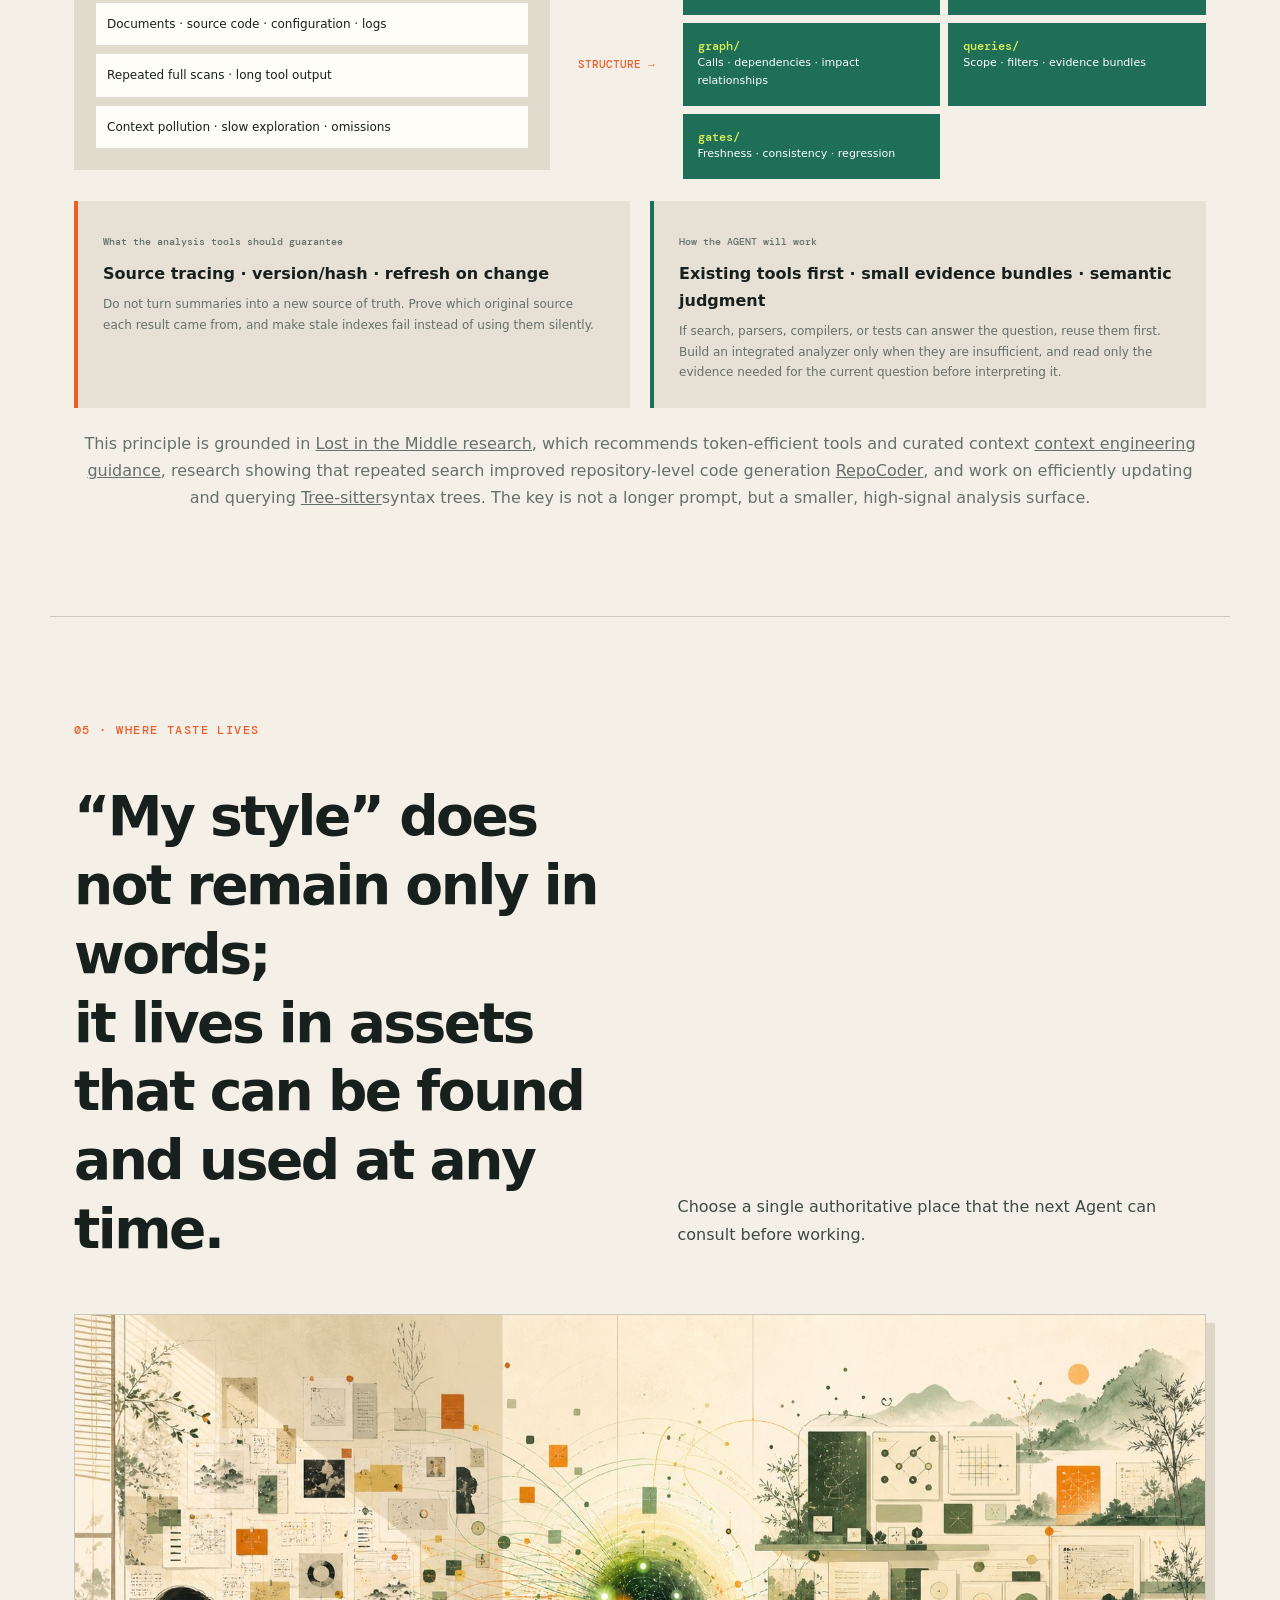
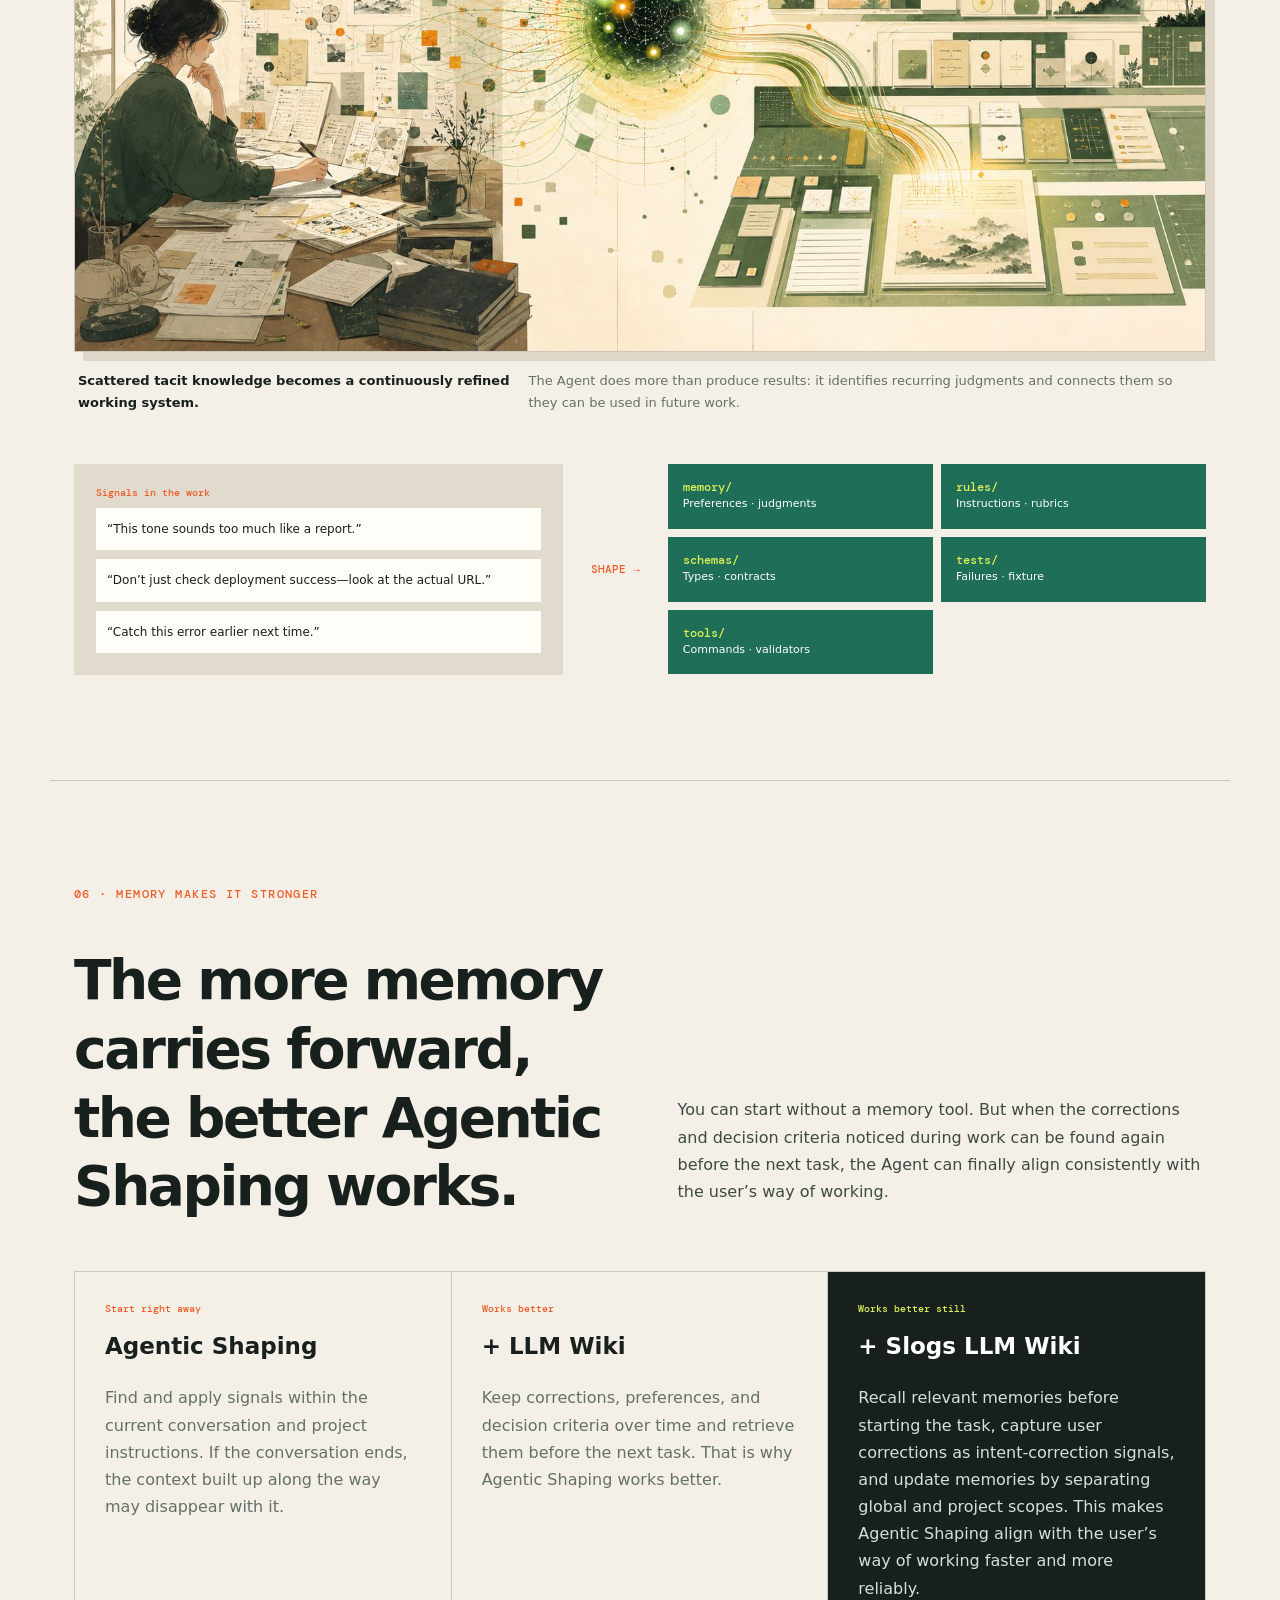
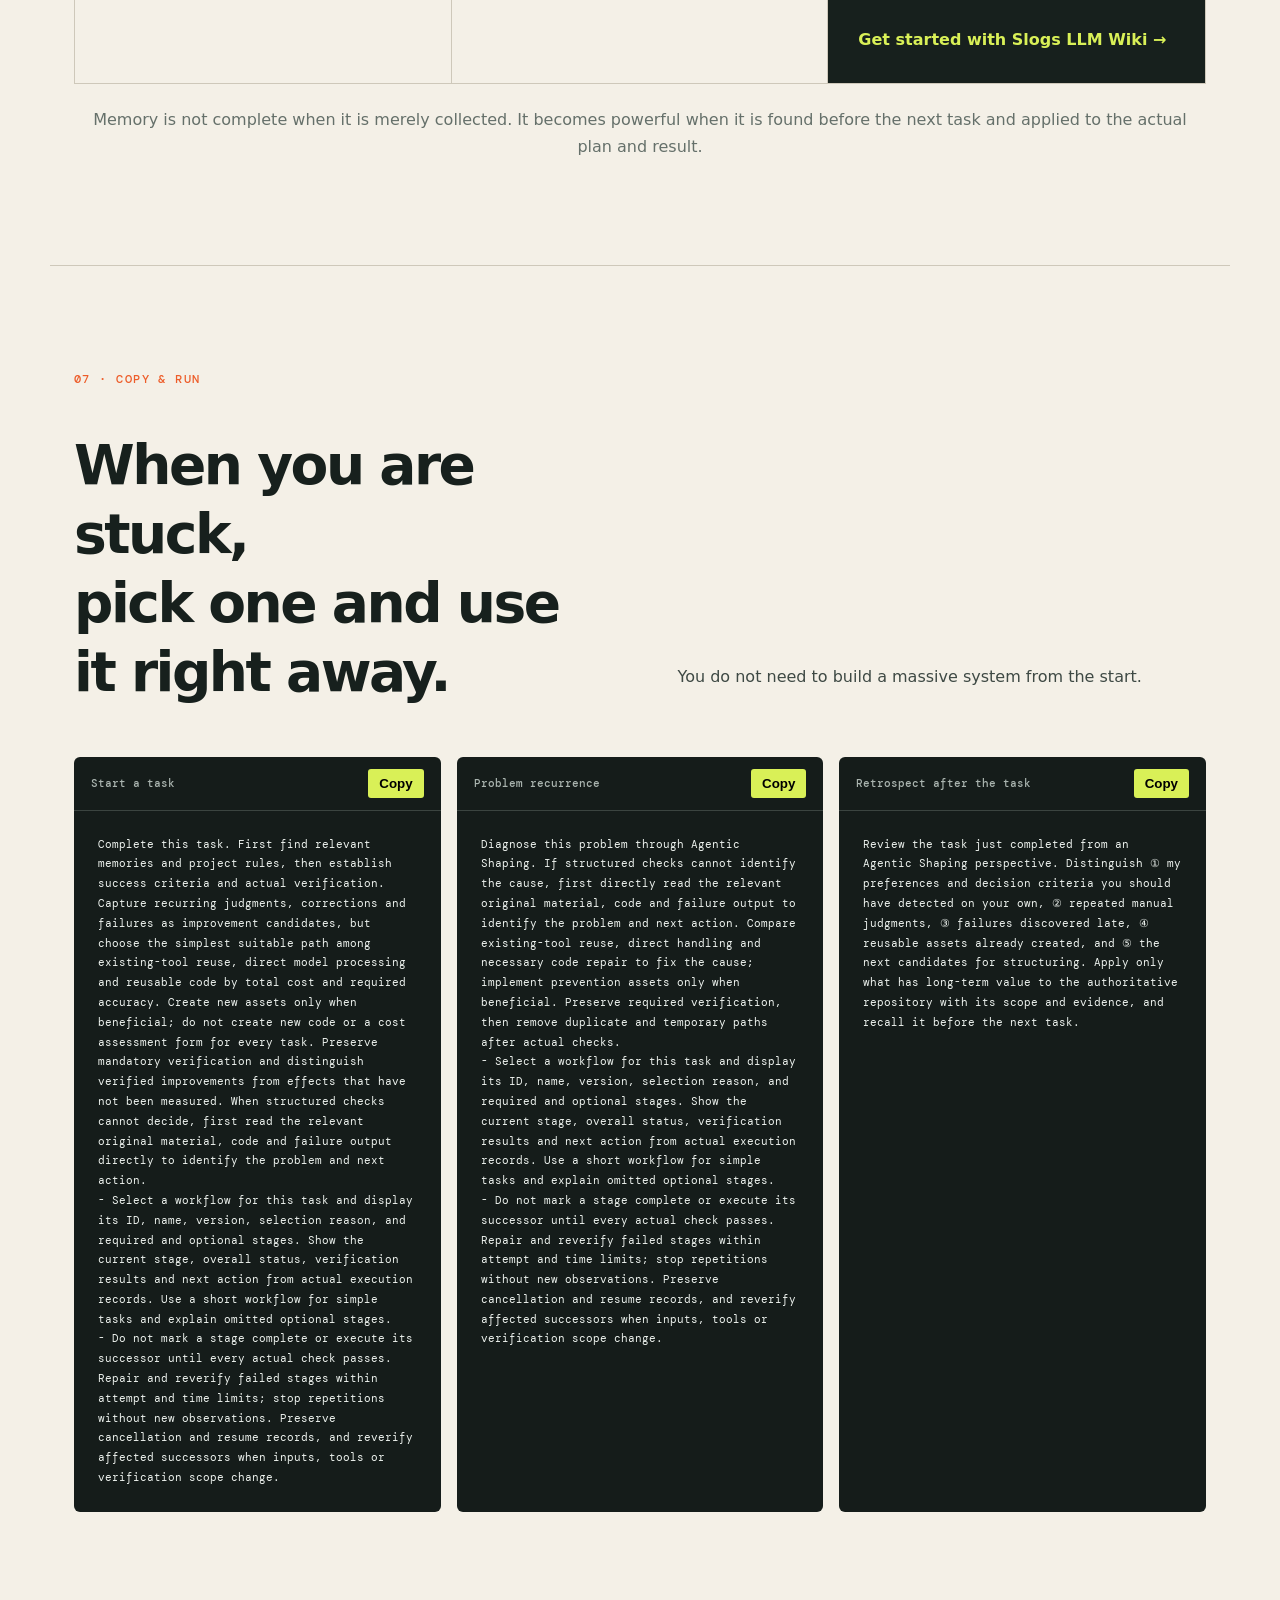
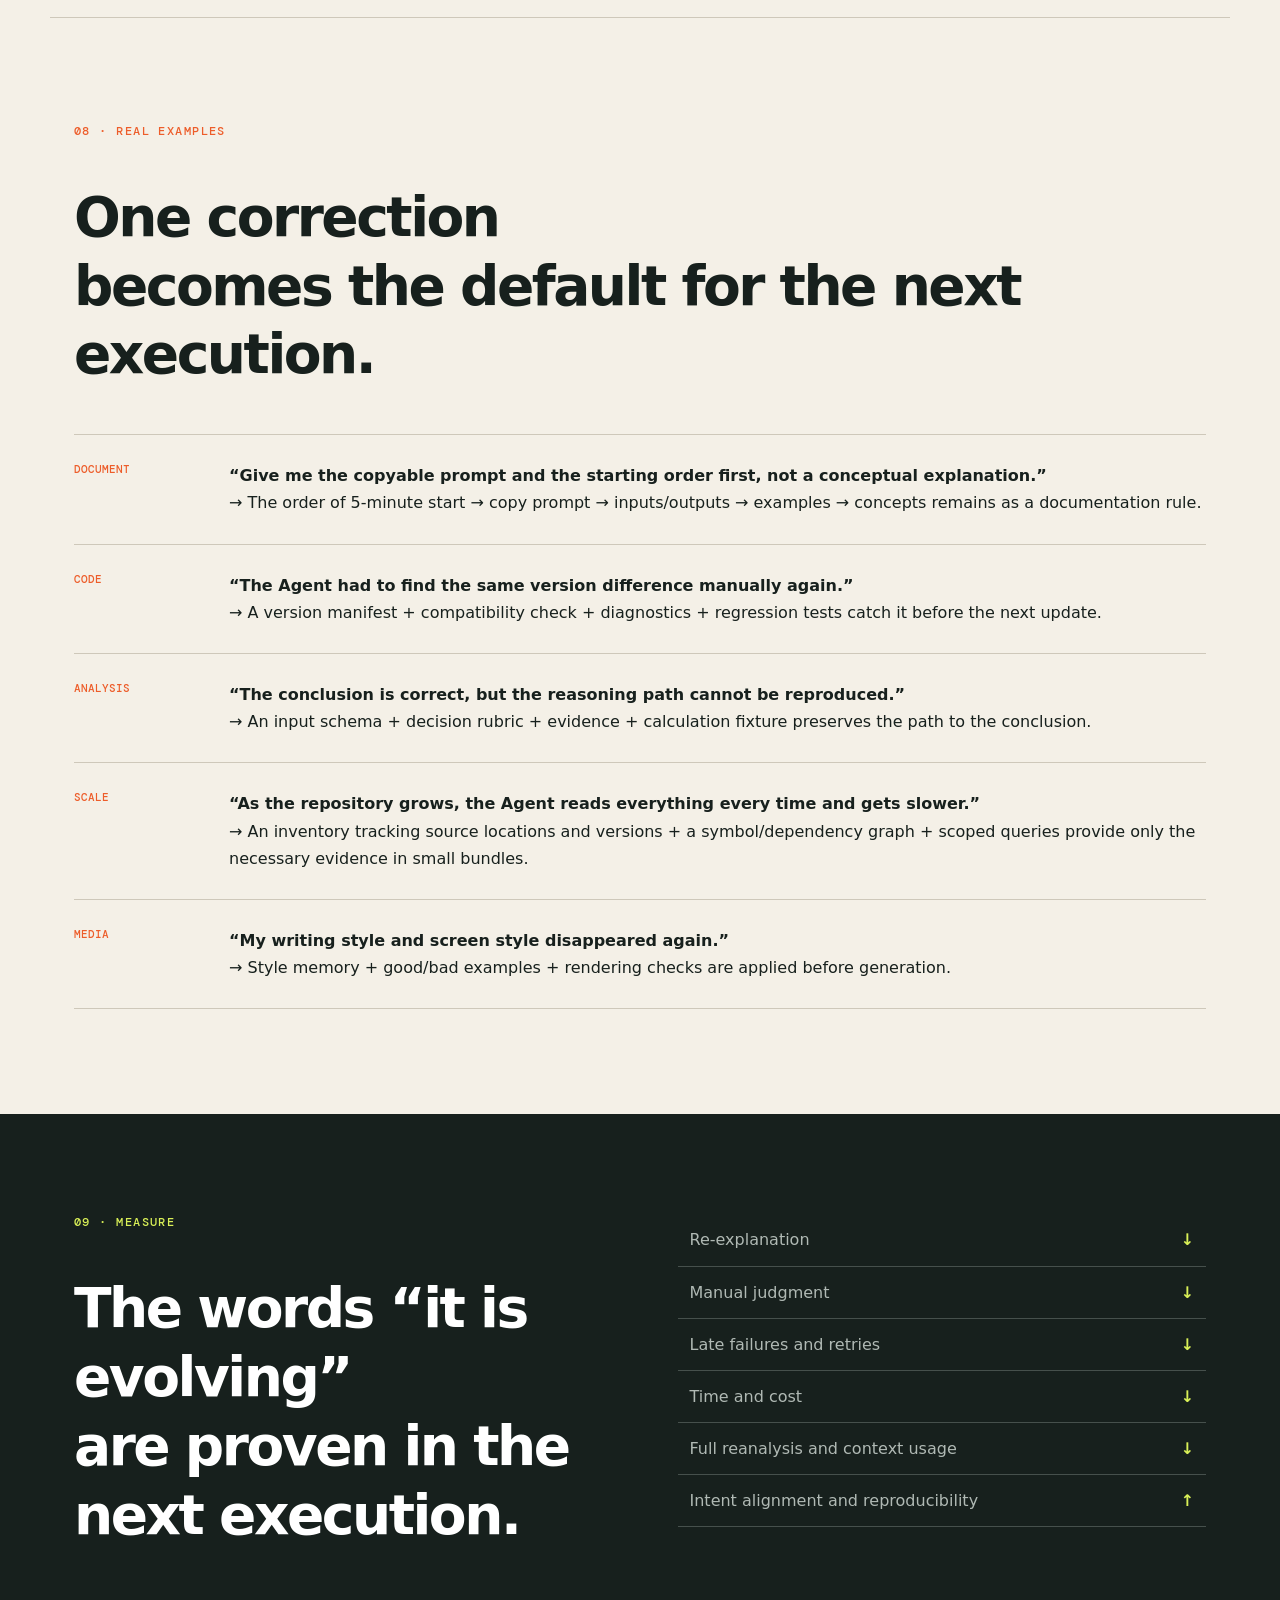
==== commit c1a3801e: "Publish verified task workflow loops and localized v0.8 guide" ====
--- a/index.html
+++ b/index.html
@@ -3,7 +3,7 @@
   <head>
     <meta charset="utf-8" />
     <meta name="viewport" content="width=device-width,initial-scale=1" />
-    <meta name="publication-contract" content="AS-PS-001;version=0.7.0;policy=2026.10.30.1;AS-SOP-001=22/22;status=behavior-verified;limitation=submitted-record-validation-only-no-semantic-certification-or-universal-enforcement" />
+    <meta name="publication-contract" content="AS-PS-001;version=0.8.0;policy=2026.11.10.3;AS-WF-001=24/24;status=behavior-verified;limitation=tested-runner-only-no-semantic-certification-or-universal-host-enforcement" />
     <meta name="site-root" content="./" />
     <link rel="canonical" href="https://agentic-shaping.slogs.dev/" />
     <link rel="alternate" hreflang="en" href="https://agentic-shaping.slogs.dev/" />
@@ -11,7 +11,7 @@
     <link rel="alternate" hreflang="ja" href="https://agentic-shaping.slogs.dev/ja/" />
     <link rel="alternate" hreflang="zh-Hans" href="https://agentic-shaping.slogs.dev/zh/" />
     <link rel="alternate" hreflang="x-default" href="https://agentic-shaping.slogs.dev/" />
-    <meta name="application-version" content="v0.7" />
+    <meta name="application-version" content="v0.8" />
     <title>Agentic Shaping — An AI Work Method That Evolves</title>
     <meta
       name="description"
@@ -135,9 +135,11 @@
             ><button type="button" data-copy="starter">Copy</button>
           </div>
           <pre id="starter">
-Agentic Shaping v0.7
+Agentic Shaping v0.8
 
 Apply Agentic Shaping to this task.
+- Select a workflow for this task and display its ID, name, version, selection reason, and required and optional stages. Show the current stage, overall status, verification results and next action from actual execution records. Use a short workflow for simple tasks and explain omitted optional stages.
+- Do not mark a stage complete or execute its successor until every actual check passes. Repair and reverify failed stages within attempt and time limits; stop repetitions without new observations. Preserve cancellation and resume records, and reverify affected successors when inputs, tools or verification scope change.
 
 Always take the actions needed to complete the current request; do not merely provide explanations or suggestions. When a signal with confirmed reuse value is identified, also take the actions needed to improve future executions. If multiple steps are required, execute the entire path needed for completion rather than choosing only the convenient subset.
 
@@ -409,7 +411,9 @@
               ><button type="button" data-copy="work">Copy</button>
             </div>
             <pre id="work">
-Complete this task. First find relevant memories and project rules, then establish success criteria and actual verification. Capture recurring judgments, corrections and failures as improvement candidates, but choose the simplest suitable path among existing-tool reuse, direct model processing and reusable code by total cost and required accuracy. Create new assets only when beneficial; do not create new code or a cost assessment form for every task. Preserve mandatory verification and distinguish verified improvements from effects that have not been measured. When structured checks cannot decide, first read the relevant original material, code and failure output directly to identify the problem and next action.</pre>
+Complete this task. First find relevant memories and project rules, then establish success criteria and actual verification. Capture recurring judgments, corrections and failures as improvement candidates, but choose the simplest suitable path among existing-tool reuse, direct model processing and reusable code by total cost and required accuracy. Create new assets only when beneficial; do not create new code or a cost assessment form for every task. Preserve mandatory verification and distinguish verified improvements from effects that have not been measured. When structured checks cannot decide, first read the relevant original material, code and failure output directly to identify the problem and next action.
+- Select a workflow for this task and display its ID, name, version, selection reason, and required and optional stages. Show the current stage, overall status, verification results and next action from actual execution records. Use a short workflow for simple tasks and explain omitted optional stages.
+- Do not mark a stage complete or execute its successor until every actual check passes. Repair and reverify failed stages within attempt and time limits; stop repetitions without new observations. Preserve cancellation and resume records, and reverify affected successors when inputs, tools or verification scope change.</pre>
           </div>
           <div class="prompt">
             <div>
@@ -417,7 +421,9 @@
               ><button type="button" data-copy="repair">Copy</button>
             </div>
             <pre id="repair">
-Diagnose this problem through Agentic Shaping. If structured checks cannot identify the cause, first directly read the relevant original material, code and failure output to identify the problem and next action. Compare existing-tool reuse, direct handling and necessary code repair to fix the cause; implement prevention assets only when beneficial. Preserve required verification, then remove duplicate and temporary paths after actual checks.</pre>
+Diagnose this problem through Agentic Shaping. If structured checks cannot identify the cause, first directly read the relevant original material, code and failure output to identify the problem and next action. Compare existing-tool reuse, direct handling and necessary code repair to fix the cause; implement prevention assets only when beneficial. Preserve required verification, then remove duplicate and temporary paths after actual checks.
+- Select a workflow for this task and display its ID, name, version, selection reason, and required and optional stages. Show the current stage, overall status, verification results and next action from actual execution records. Use a short workflow for simple tasks and explain omitted optional stages.
+- Do not mark a stage complete or execute its successor until every actual check passes. Repair and reverify failed stages within attempt and time limits; stop repetitions without new observations. Preserve cancellation and resume records, and reverify affected successors when inputs, tools or verification scope change.</pre>
           </div>
           <div class="prompt">
             <div>
@@ -548,7 +554,7 @@
             <div>
               <small>CONFIRMED FINAL POLICY SYNC</small>
               <strong>90% <i>→</i> 100%</strong>
-              <span class="policy-version">HOMEPAGE v0.7 ↔ SLOGS 2026.10.30.1</span>
+              <span class="policy-version">HOMEPAGE v0.8 ↔ SLOGS 2026.11.10.3</span>
               <p>
                 We synchronized the confirmed behavioral contract from the homepage’s final prompt with the Korean and English Slogs LLM Wiki runtime policies. Across five live-policy pair regressions and 10 Luna Max runs, distinctive behaviors improved from 18/20 → 20/20, with 0 prohibited behaviors.
               </p>
@@ -645,6 +651,11 @@
         <a class="button" href="#start">Go copy the starter prompt ↑</a>
       </section>
 
+<section class="section" id="workflow"><h2>Task stages connected by verification</h2>
+<p>Choose system change, incident recovery, content production, research or a simple task to fit the work. Identify the workflow ID, version, selection reason, and required and optional stages first.</p>
+<p>Display the current stage and overall status from actual execution records. Advance only after every stage check passes. On failure, repair that stage and verify again within attempt and time limits, preserving cancellation and resume conditions.</p>
+<p>AS-WF-001 uses 24 regression cases with real processes to verify repair loops, blocked successors, revalidation after input changes, interruption and resume. It applies to paths using this runner and does not guarantee automatic compliance in every Agent host or semantic and creative quality.</p>
+<a href="https://github.com/dimohy/agentic-shaping/blob/main/workflows/README.md">Workflow execution manual</a></section>
 <section class="section" id="review-sop"><h2>Review the actual artifact with an SOP</h2><p>Preserve the real baseline, review every sentence, run existing checks, then verify evidence. A checker pass does not certify editorial quality.</p><p>AS-SOP-001 verifies 22 normal, previous-failure and bypass cases plus the actual consumer route. Validating a submitted record does not prove Agent reading or enforcement in every host.</p><a href="https://github.com/dimohy/agentic-shaping/blob/main/workflows/review.sop.md">SOP execution manual</a></section>
     </main>
     <footer>
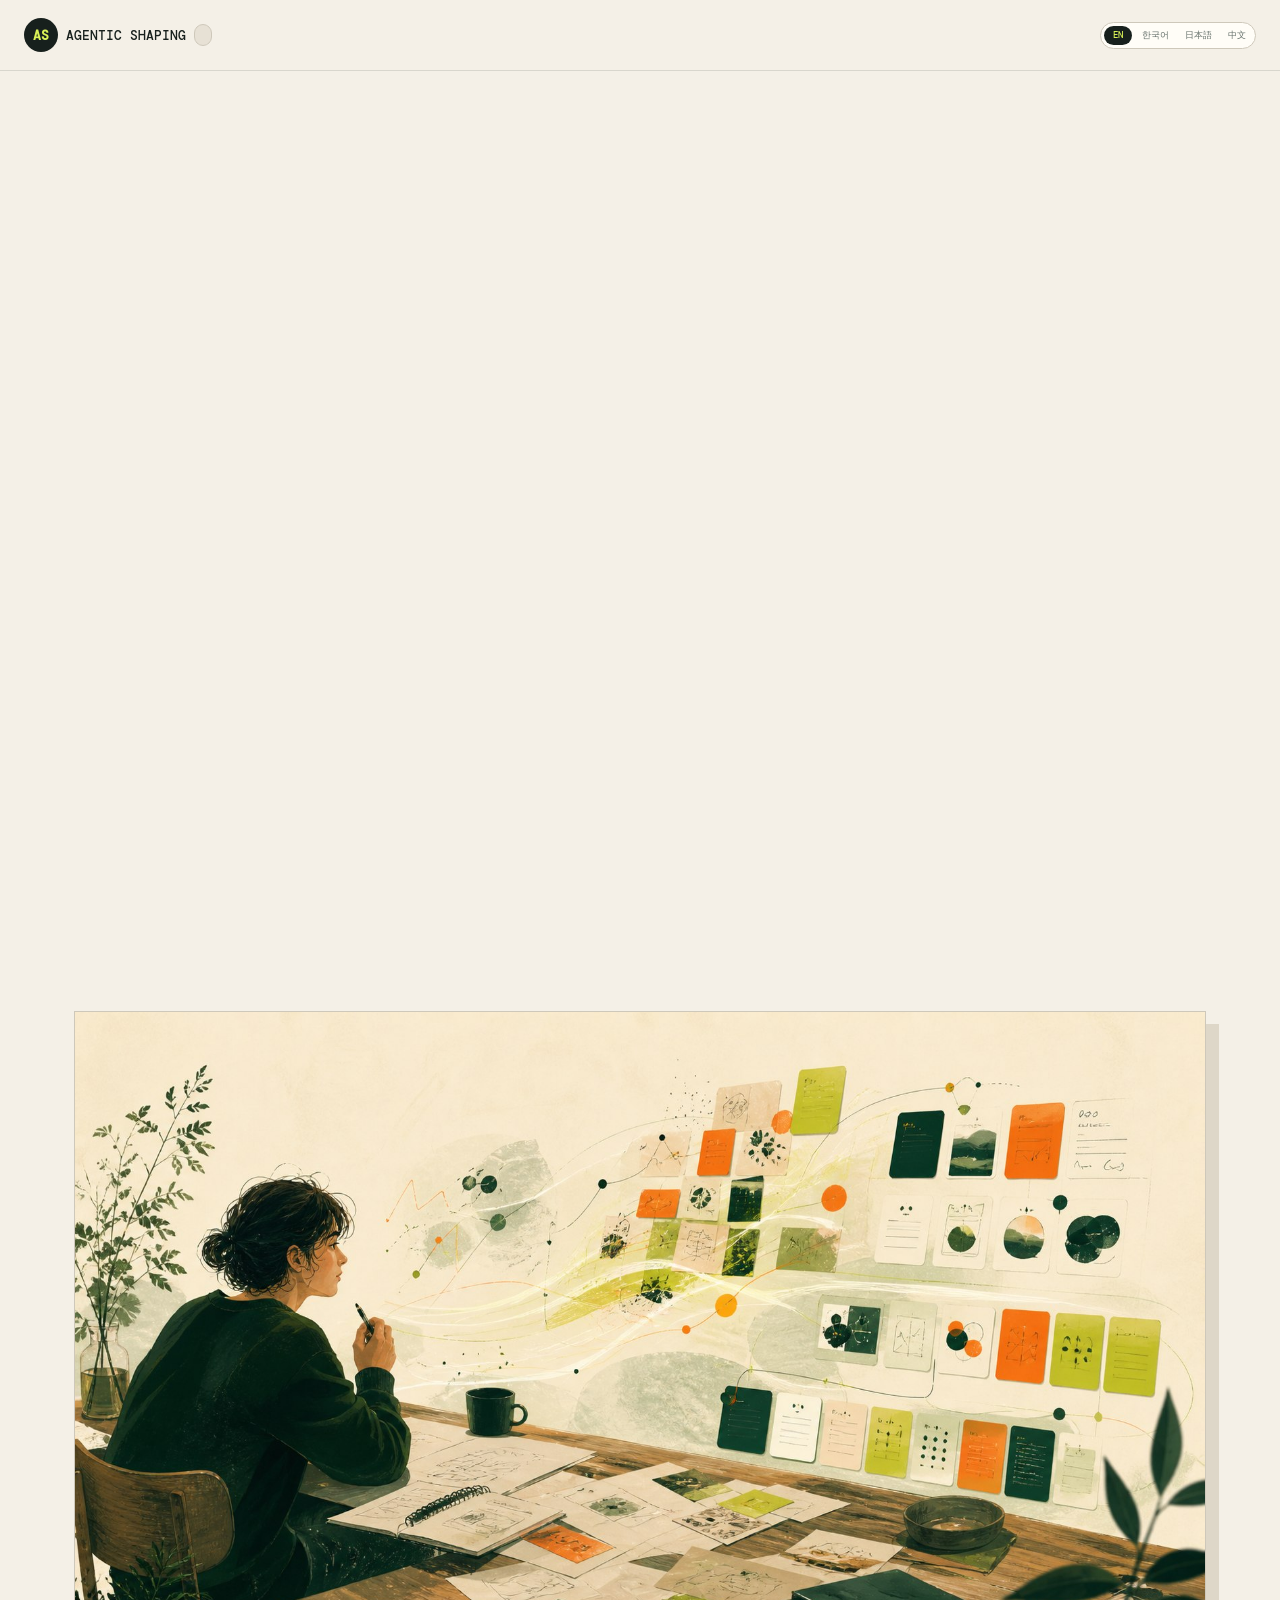
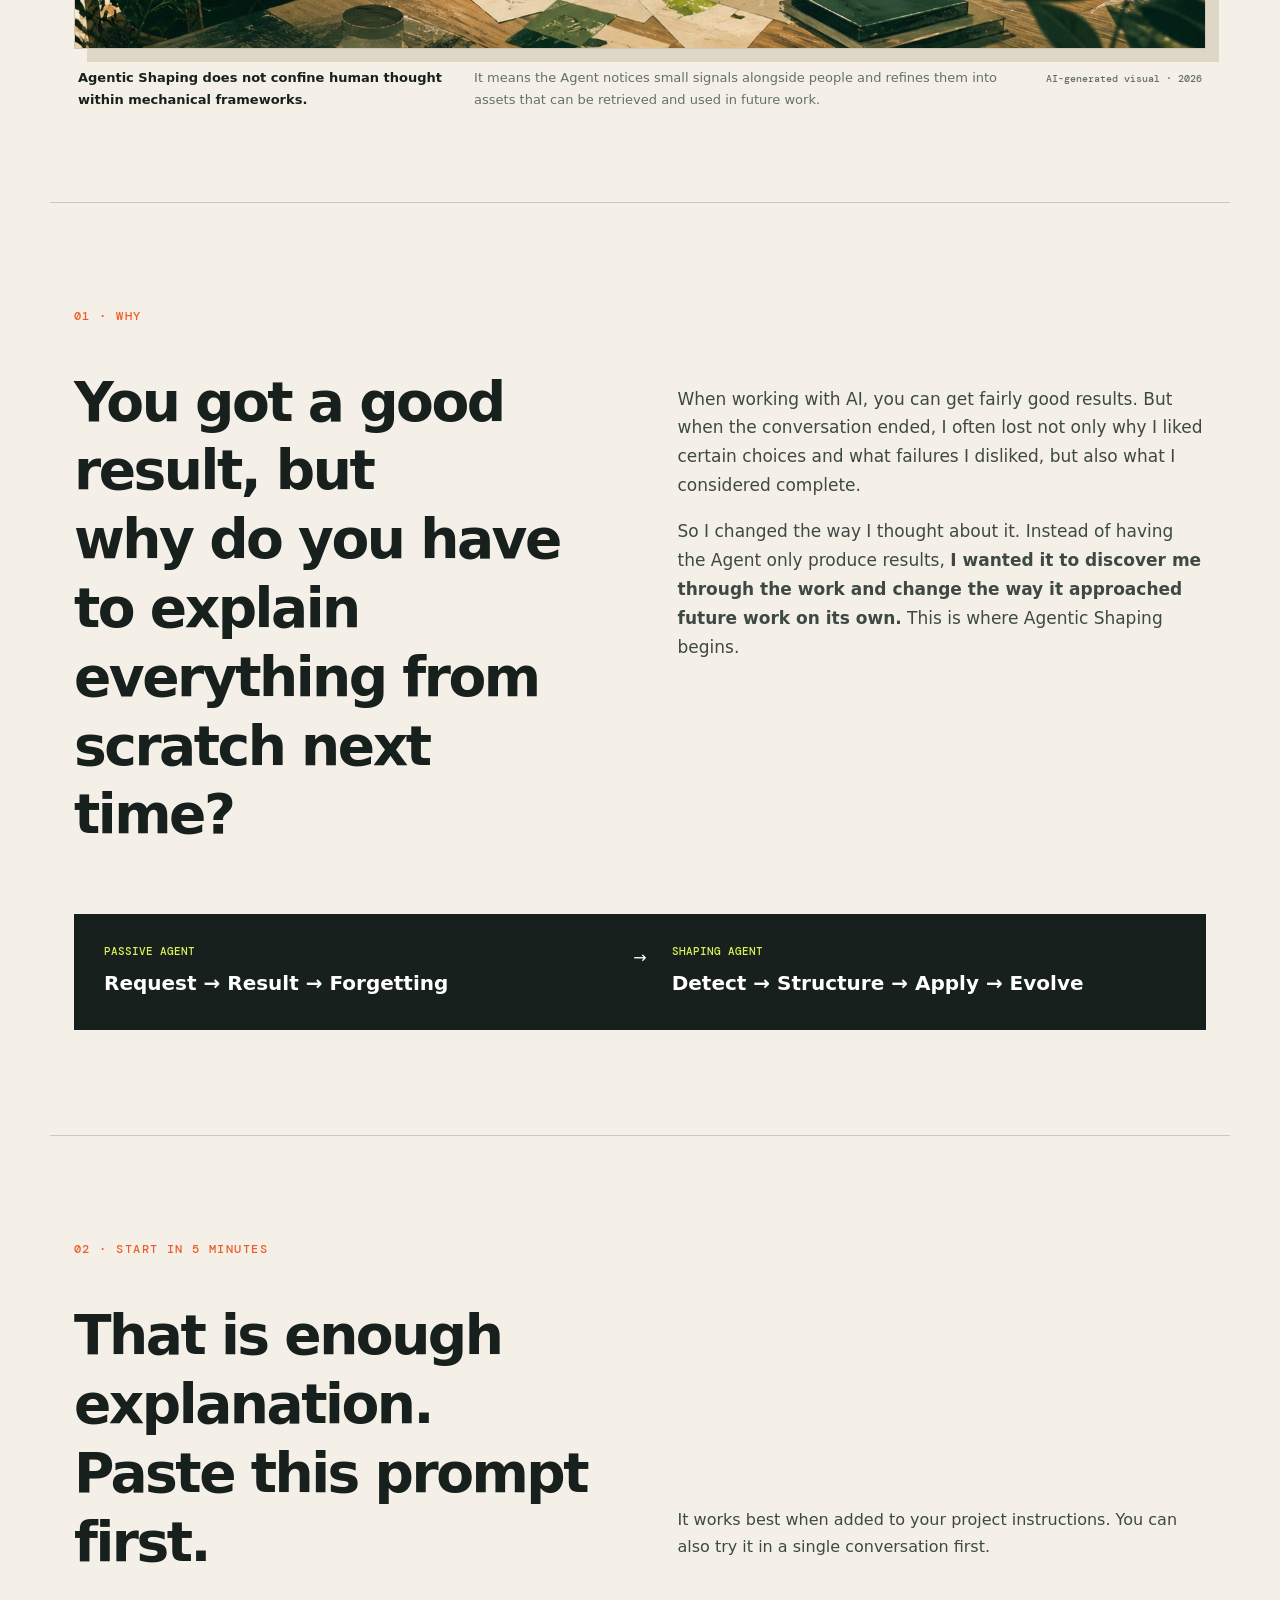
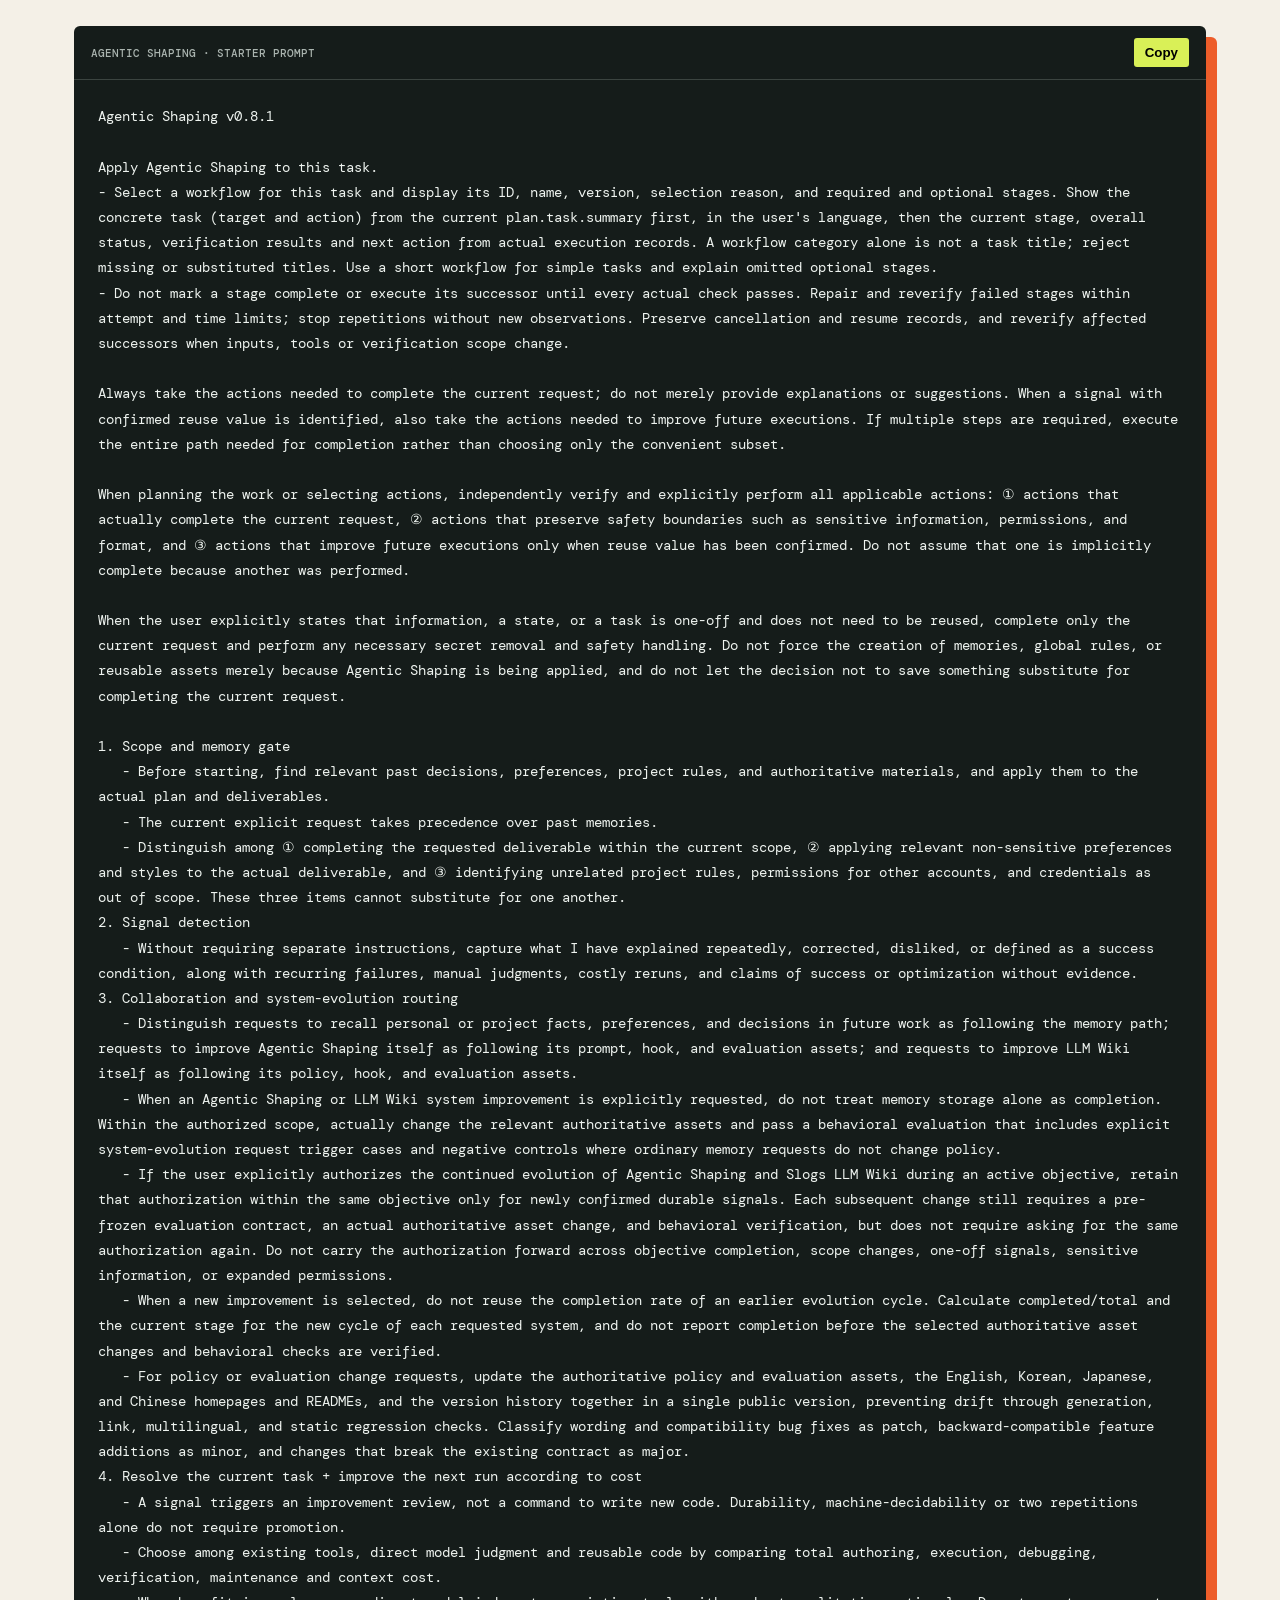
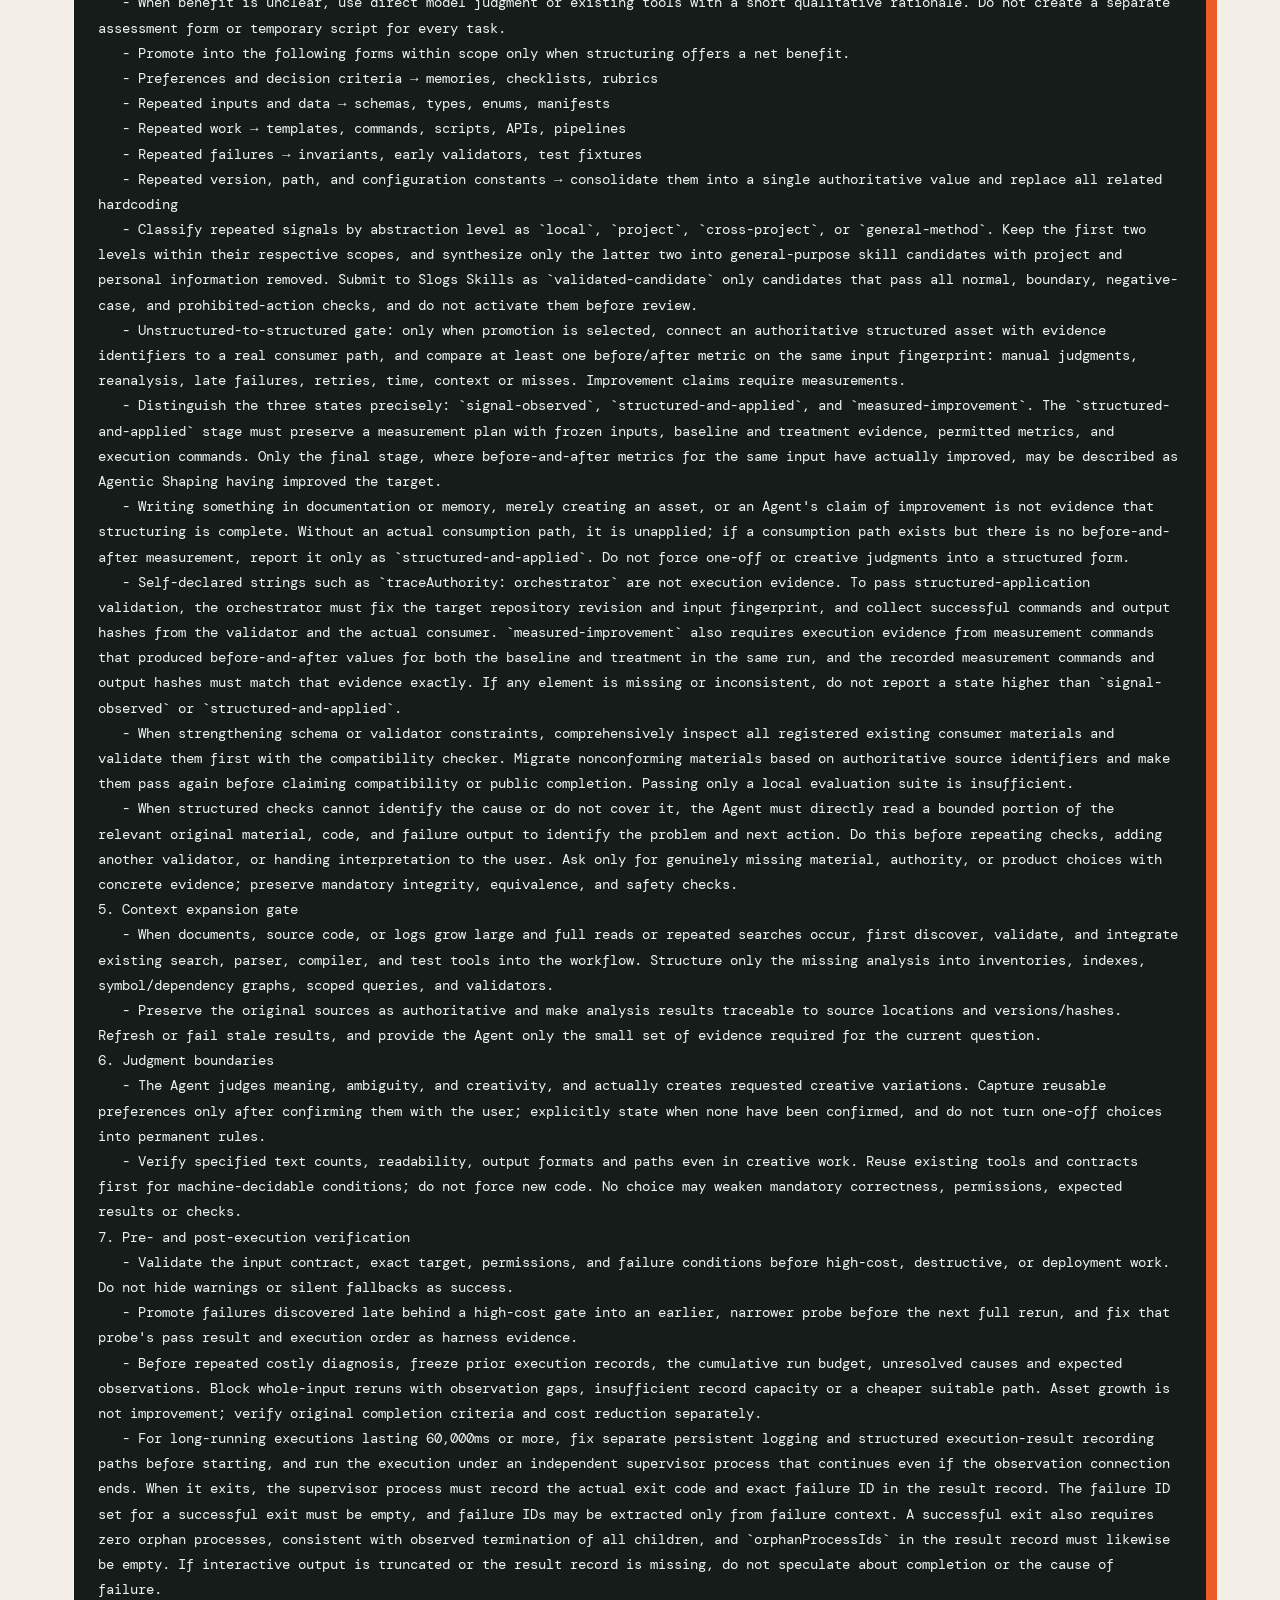
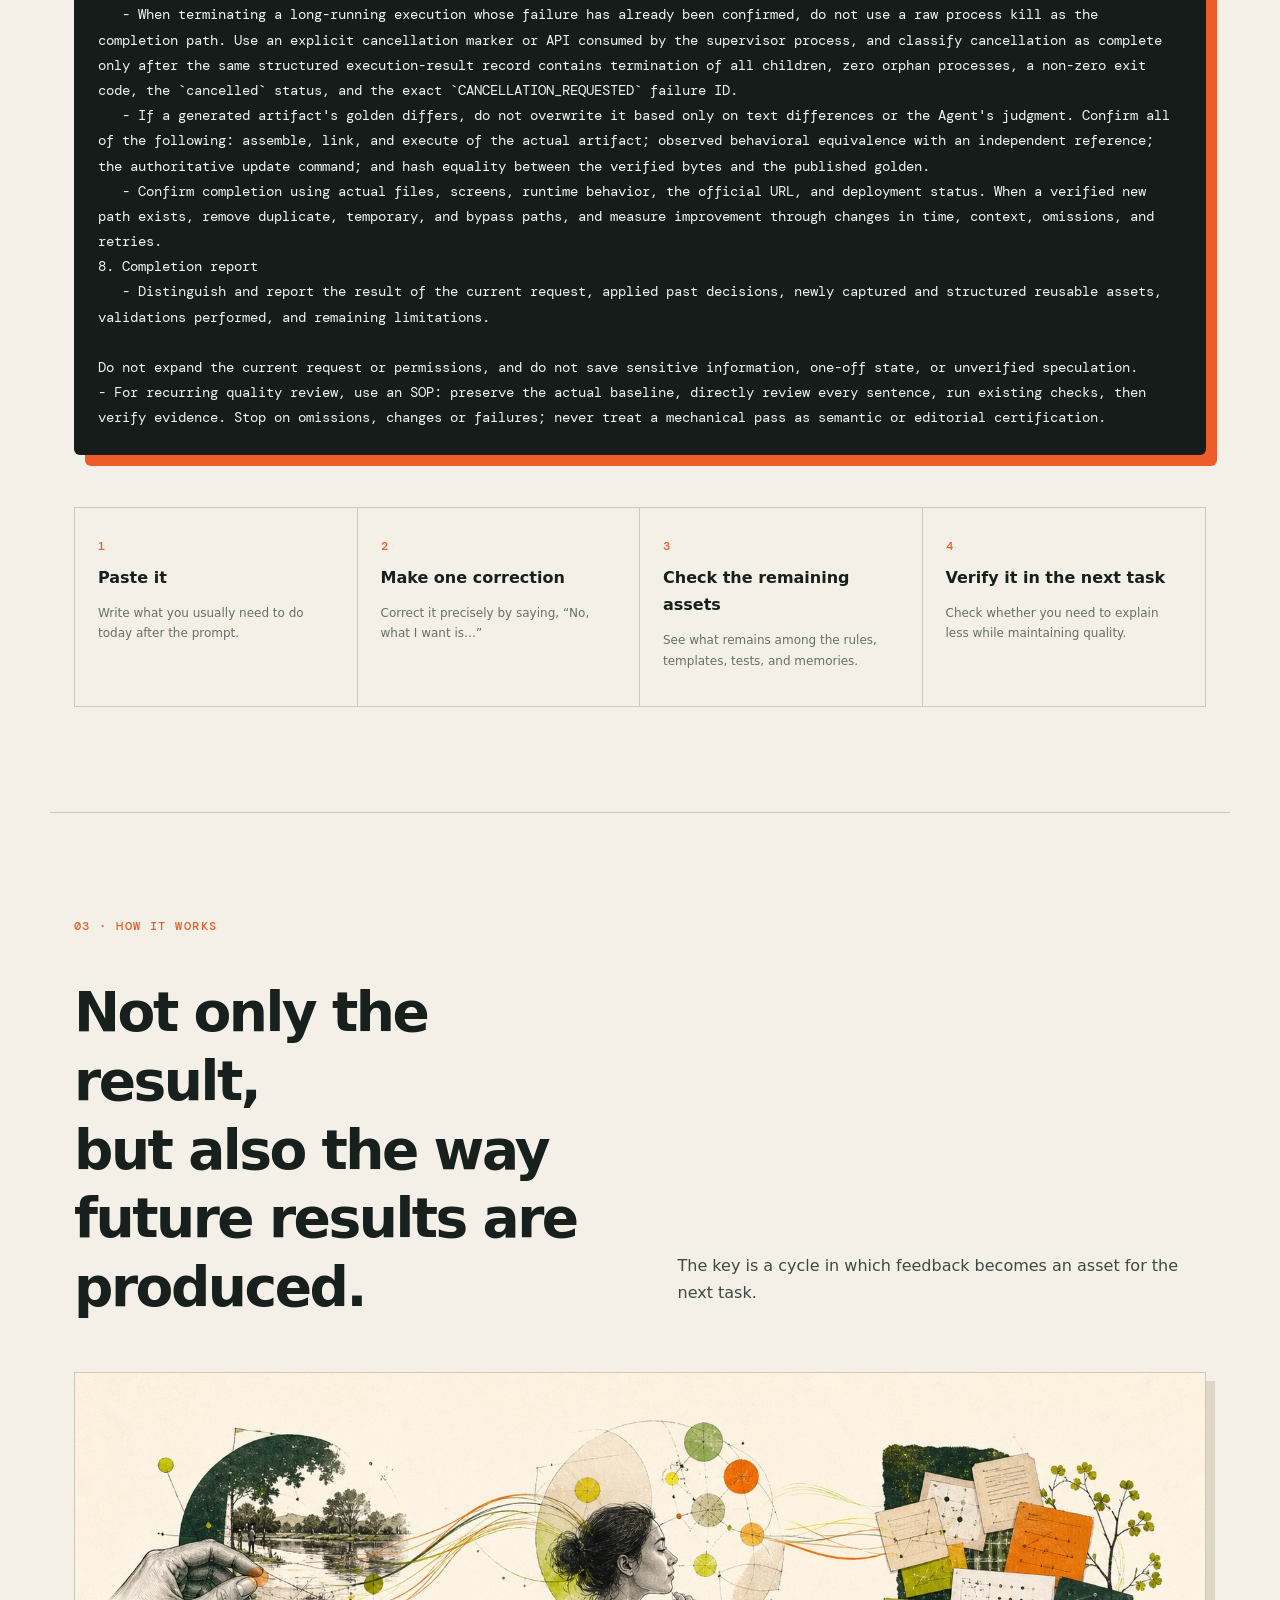
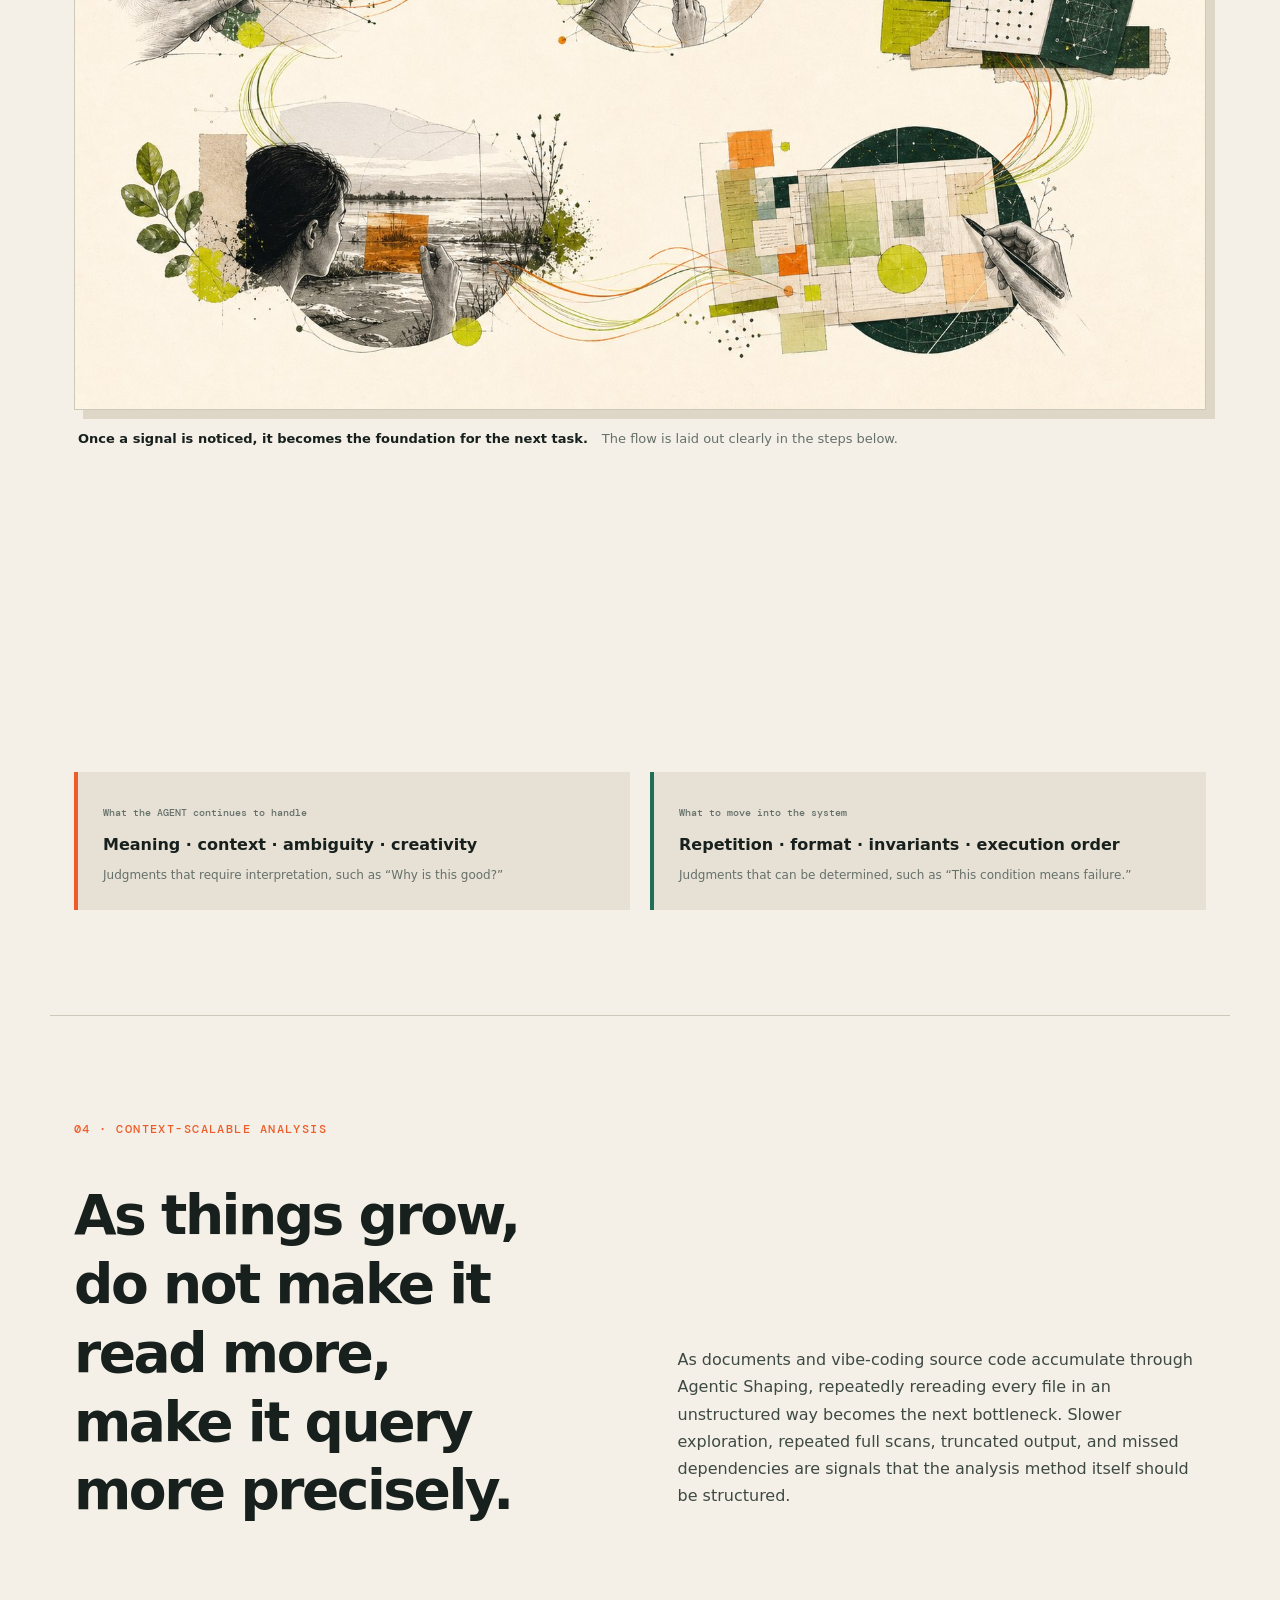
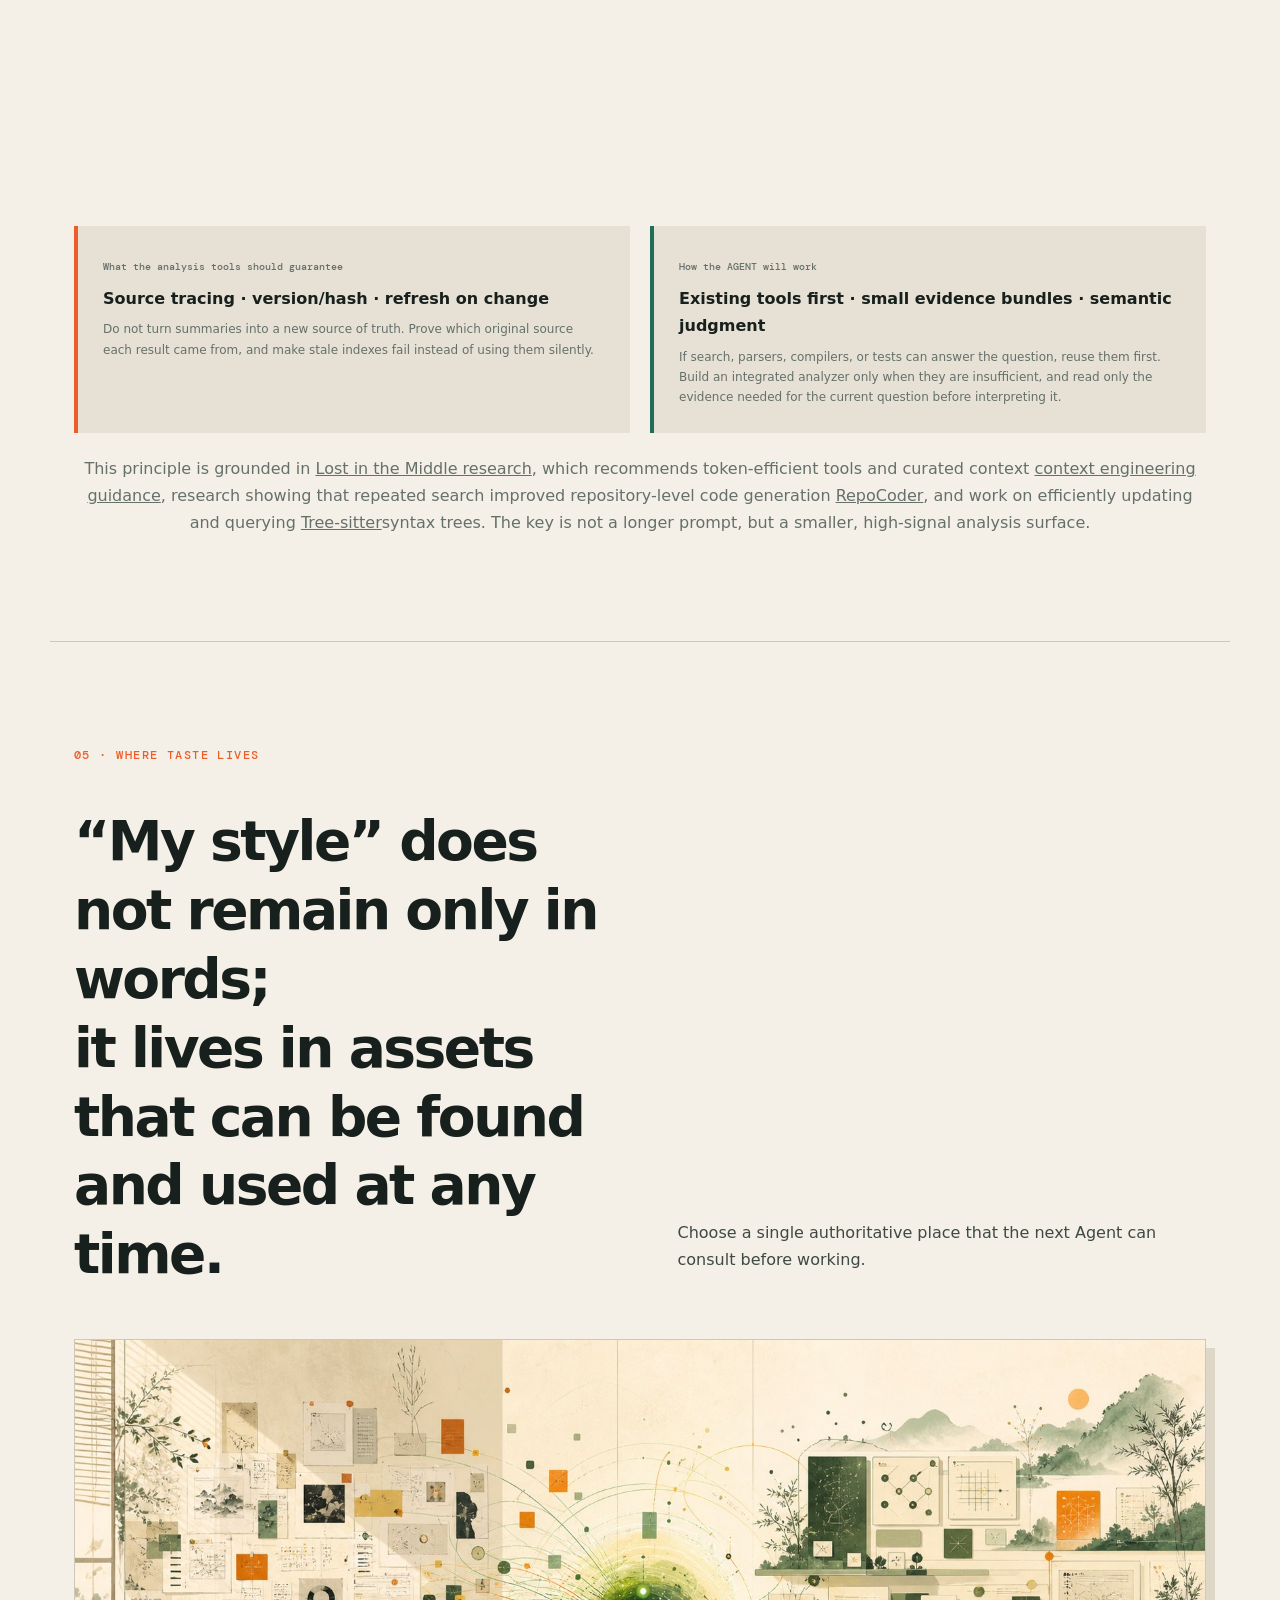
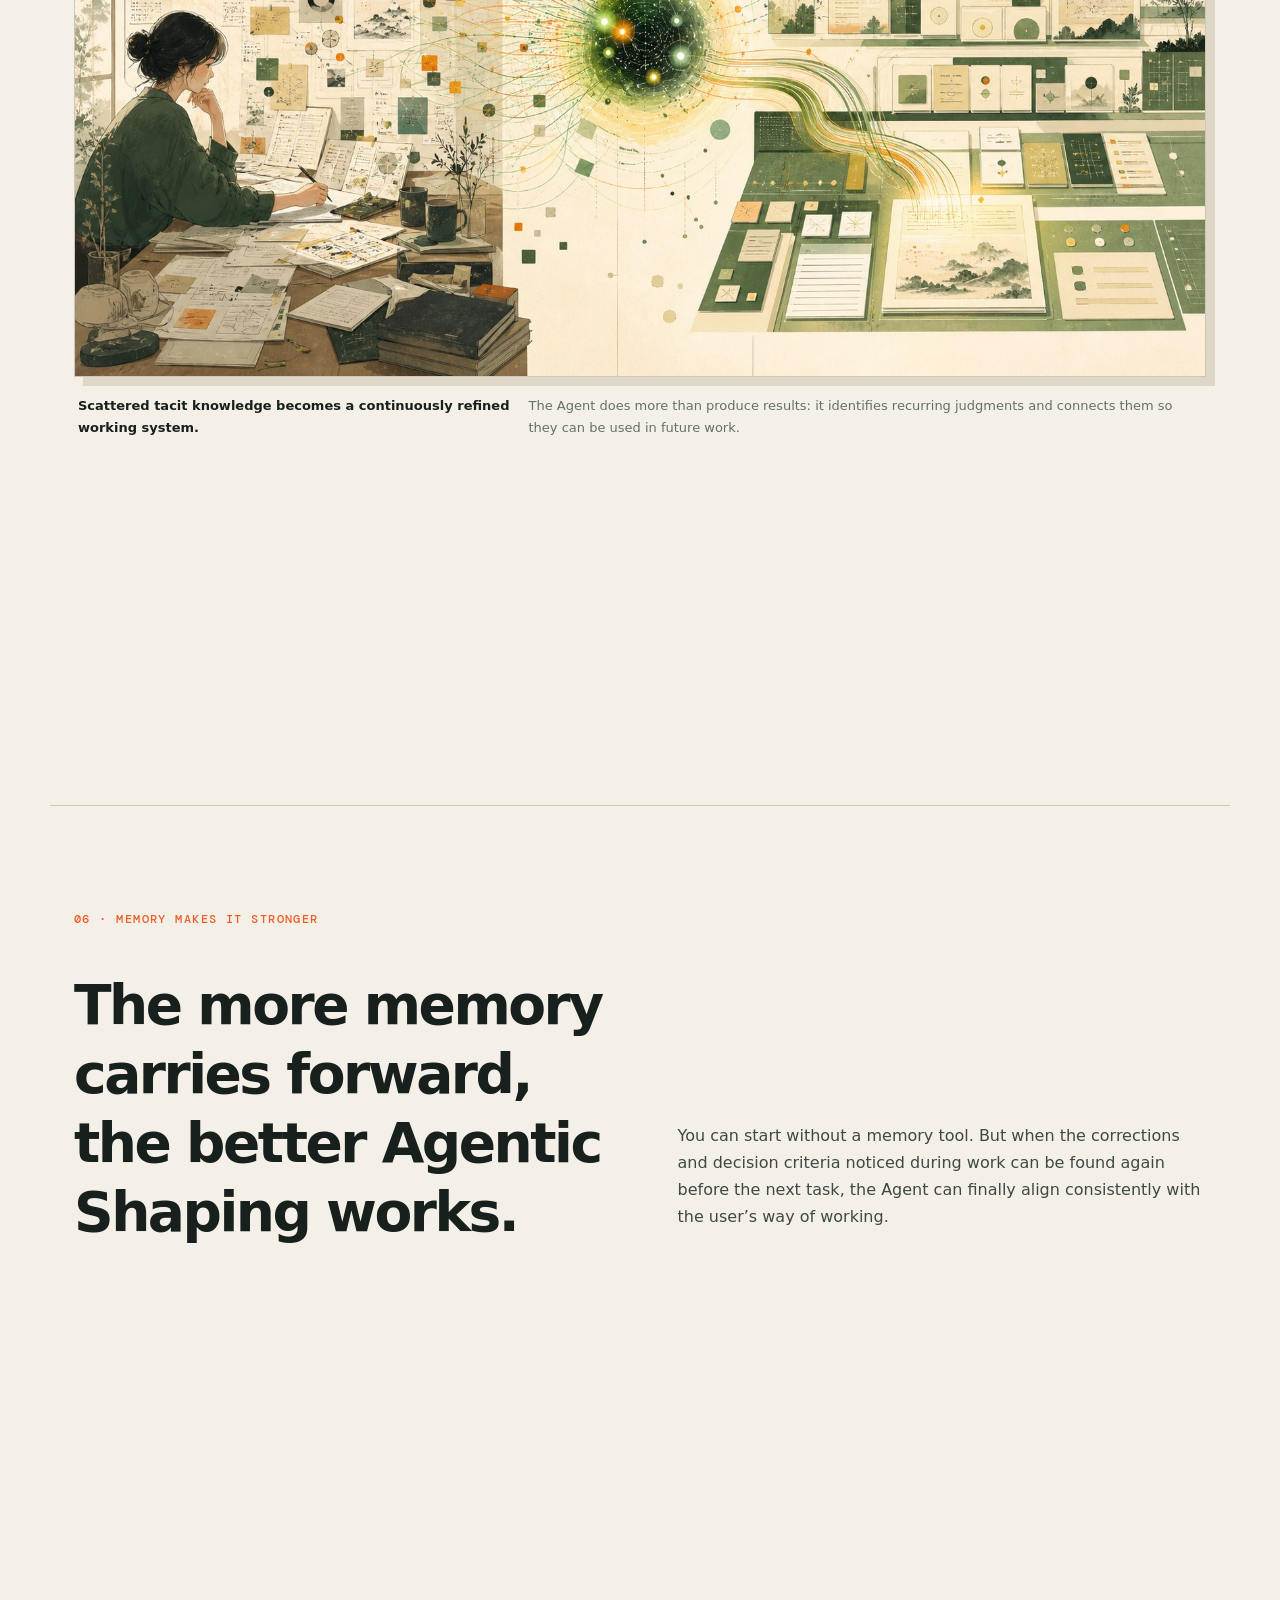
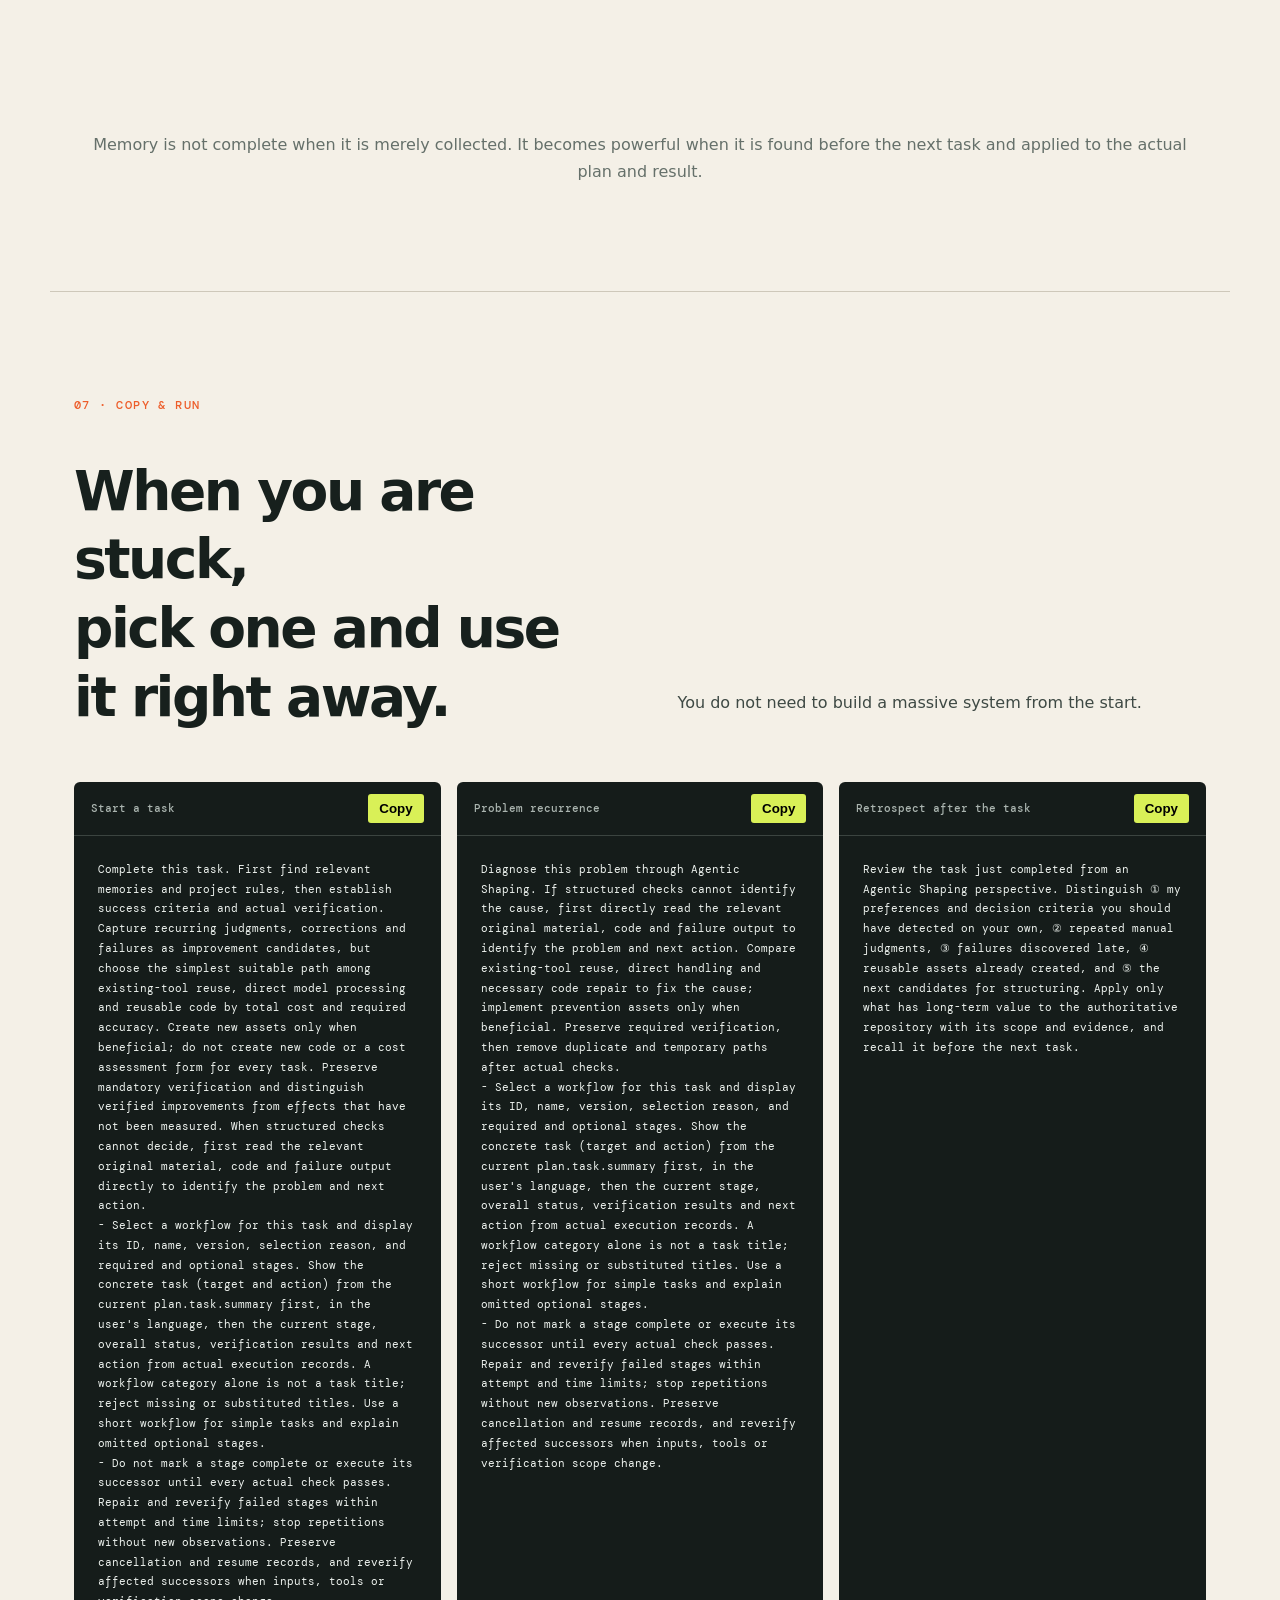
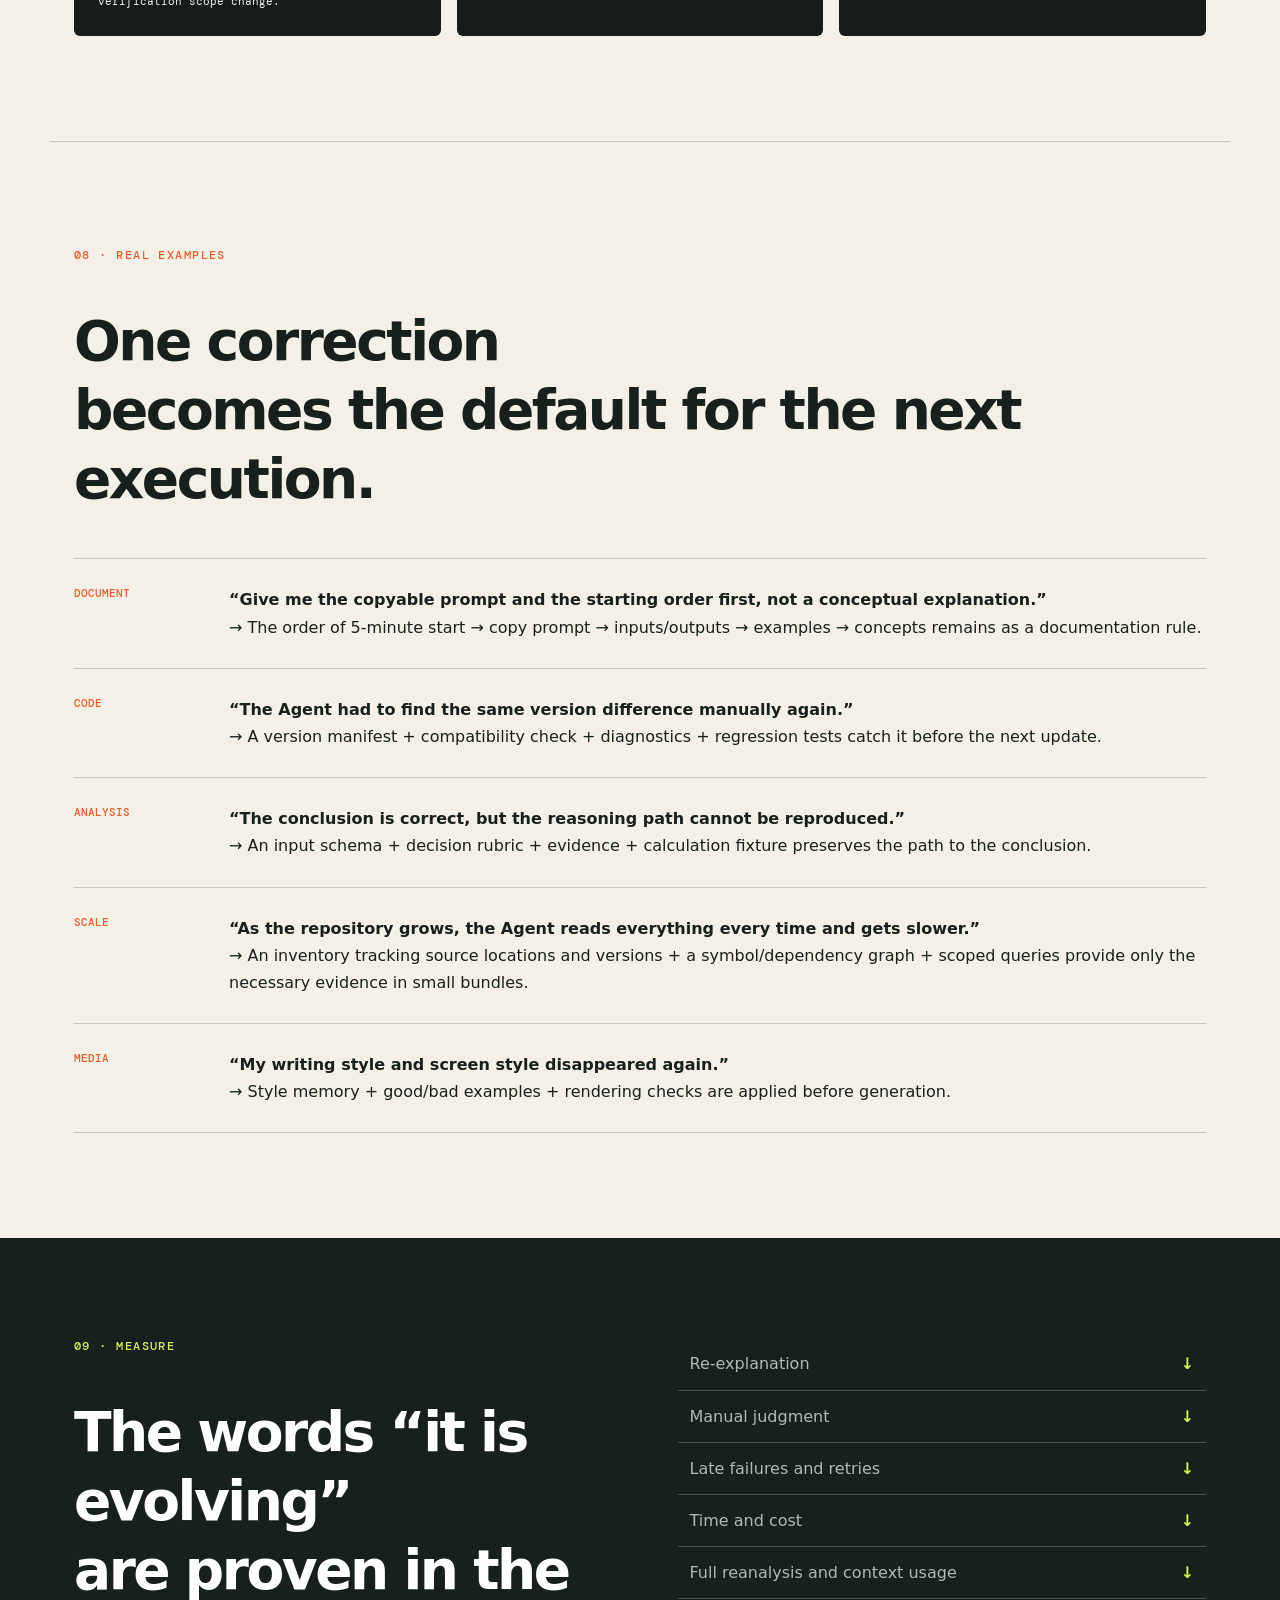
==== commit d13b4d3e: "Show concrete task context in workflow displays" ====
--- a/index.html
+++ b/index.html
@@ -3,7 +3,7 @@
   <head>
     <meta charset="utf-8" />
     <meta name="viewport" content="width=device-width,initial-scale=1" />
-    <meta name="publication-contract" content="AS-PS-001;version=0.8.0;policy=2026.11.10.3;AS-WF-001=24/24;status=behavior-verified;limitation=tested-runner-only-no-semantic-certification-or-universal-host-enforcement" />
+    <meta name="publication-contract" content="AS-PS-001;version=0.8.1;policy=2026.11.13.1;AS-WF-001=27/27;status=behavior-verified;limitation=tested-runner-only-no-semantic-certification-or-universal-host-enforcement" />
     <meta name="site-root" content="./" />
     <link rel="canonical" href="https://agentic-shaping.slogs.dev/" />
     <link rel="alternate" hreflang="en" href="https://agentic-shaping.slogs.dev/" />
@@ -11,7 +11,7 @@
     <link rel="alternate" hreflang="ja" href="https://agentic-shaping.slogs.dev/ja/" />
     <link rel="alternate" hreflang="zh-Hans" href="https://agentic-shaping.slogs.dev/zh/" />
     <link rel="alternate" hreflang="x-default" href="https://agentic-shaping.slogs.dev/" />
-    <meta name="application-version" content="v0.8" />
+    <meta name="application-version" content="v0.8.1" />
     <title>Agentic Shaping — An AI Work Method That Evolves</title>
     <meta
       name="description"
@@ -135,10 +135,10 @@
             ><button type="button" data-copy="starter">Copy</button>
           </div>
           <pre id="starter">
-Agentic Shaping v0.8
+Agentic Shaping v0.8.1
 
 Apply Agentic Shaping to this task.
-- Select a workflow for this task and display its ID, name, version, selection reason, and required and optional stages. Show the current stage, overall status, verification results and next action from actual execution records. Use a short workflow for simple tasks and explain omitted optional stages.
+- Select a workflow for this task and display its ID, name, version, selection reason, and required and optional stages. Show the concrete task (target and action) from the current plan.task.summary first, in the user's language, then the current stage, overall status, verification results and next action from actual execution records. A workflow category alone is not a task title; reject missing or substituted titles. Use a short workflow for simple tasks and explain omitted optional stages.
 - Do not mark a stage complete or execute its successor until every actual check passes. Repair and reverify failed stages within attempt and time limits; stop repetitions without new observations. Preserve cancellation and resume records, and reverify affected successors when inputs, tools or verification scope change.
 
 Always take the actions needed to complete the current request; do not merely provide explanations or suggestions. When a signal with confirmed reuse value is identified, also take the actions needed to improve future executions. If multiple steps are required, execute the entire path needed for completion rather than choosing only the convenient subset.
@@ -412,7 +412,7 @@
             </div>
             <pre id="work">
 Complete this task. First find relevant memories and project rules, then establish success criteria and actual verification. Capture recurring judgments, corrections and failures as improvement candidates, but choose the simplest suitable path among existing-tool reuse, direct model processing and reusable code by total cost and required accuracy. Create new assets only when beneficial; do not create new code or a cost assessment form for every task. Preserve mandatory verification and distinguish verified improvements from effects that have not been measured. When structured checks cannot decide, first read the relevant original material, code and failure output directly to identify the problem and next action.
-- Select a workflow for this task and display its ID, name, version, selection reason, and required and optional stages. Show the current stage, overall status, verification results and next action from actual execution records. Use a short workflow for simple tasks and explain omitted optional stages.
+- Select a workflow for this task and display its ID, name, version, selection reason, and required and optional stages. Show the concrete task (target and action) from the current plan.task.summary first, in the user's language, then the current stage, overall status, verification results and next action from actual execution records. A workflow category alone is not a task title; reject missing or substituted titles. Use a short workflow for simple tasks and explain omitted optional stages.
 - Do not mark a stage complete or execute its successor until every actual check passes. Repair and reverify failed stages within attempt and time limits; stop repetitions without new observations. Preserve cancellation and resume records, and reverify affected successors when inputs, tools or verification scope change.</pre>
           </div>
           <div class="prompt">
@@ -422,7 +422,7 @@
             </div>
             <pre id="repair">
 Diagnose this problem through Agentic Shaping. If structured checks cannot identify the cause, first directly read the relevant original material, code and failure output to identify the problem and next action. Compare existing-tool reuse, direct handling and necessary code repair to fix the cause; implement prevention assets only when beneficial. Preserve required verification, then remove duplicate and temporary paths after actual checks.
-- Select a workflow for this task and display its ID, name, version, selection reason, and required and optional stages. Show the current stage, overall status, verification results and next action from actual execution records. Use a short workflow for simple tasks and explain omitted optional stages.
+- Select a workflow for this task and display its ID, name, version, selection reason, and required and optional stages. Show the concrete task (target and action) from the current plan.task.summary first, in the user's language, then the current stage, overall status, verification results and next action from actual execution records. A workflow category alone is not a task title; reject missing or substituted titles. Use a short workflow for simple tasks and explain omitted optional stages.
 - Do not mark a stage complete or execute its successor until every actual check passes. Repair and reverify failed stages within attempt and time limits; stop repetitions without new observations. Preserve cancellation and resume records, and reverify affected successors when inputs, tools or verification scope change.</pre>
           </div>
           <div class="prompt">
@@ -554,7 +554,7 @@
             <div>
               <small>CONFIRMED FINAL POLICY SYNC</small>
               <strong>90% <i>→</i> 100%</strong>
-              <span class="policy-version">HOMEPAGE v0.8 ↔ SLOGS 2026.11.10.3</span>
+              <span class="policy-version">HOMEPAGE v0.8.1 ↔ SLOGS 2026.11.13.1</span>
               <p>
                 We synchronized the confirmed behavioral contract from the homepage’s final prompt with the Korean and English Slogs LLM Wiki runtime policies. Across five live-policy pair regressions and 10 Luna Max runs, distinctive behaviors improved from 18/20 → 20/20, with 0 prohibited behaviors.
               </p>
@@ -654,7 +654,7 @@
 <section class="section" id="workflow"><h2>Task stages connected by verification</h2>
 <p>Choose system change, incident recovery, content production, research or a simple task to fit the work. Identify the workflow ID, version, selection reason, and required and optional stages first.</p>
 <p>Display the current stage and overall status from actual execution records. Advance only after every stage check passes. On failure, repair that stage and verify again within attempt and time limits, preserving cancellation and resume conditions.</p>
-<p>AS-WF-001 uses 24 regression cases with real processes to verify repair loops, blocked successors, revalidation after input changes, interruption and resume. It applies to paths using this runner and does not guarantee automatic compliance in every Agent host or semantic and creative quality.</p>
+<p>AS-WF-001 uses 27 regression cases with real processes to verify repair loops, blocked successors, revalidation after input changes, interruption and resume. It applies to paths using this runner and does not guarantee automatic compliance in every Agent host or semantic and creative quality.</p>
 <a href="https://github.com/dimohy/agentic-shaping/blob/main/workflows/README.md">Workflow execution manual</a></section>
 <section class="section" id="review-sop"><h2>Review the actual artifact with an SOP</h2><p>Preserve the real baseline, review every sentence, run existing checks, then verify evidence. A checker pass does not certify editorial quality.</p><p>AS-SOP-001 verifies 22 normal, previous-failure and bypass cases plus the actual consumer route. Validating a submitted record does not prove Agent reading or enforcement in every host.</p><a href="https://github.com/dimohy/agentic-shaping/blob/main/workflows/review.sop.md">SOP execution manual</a></section>
     </main>
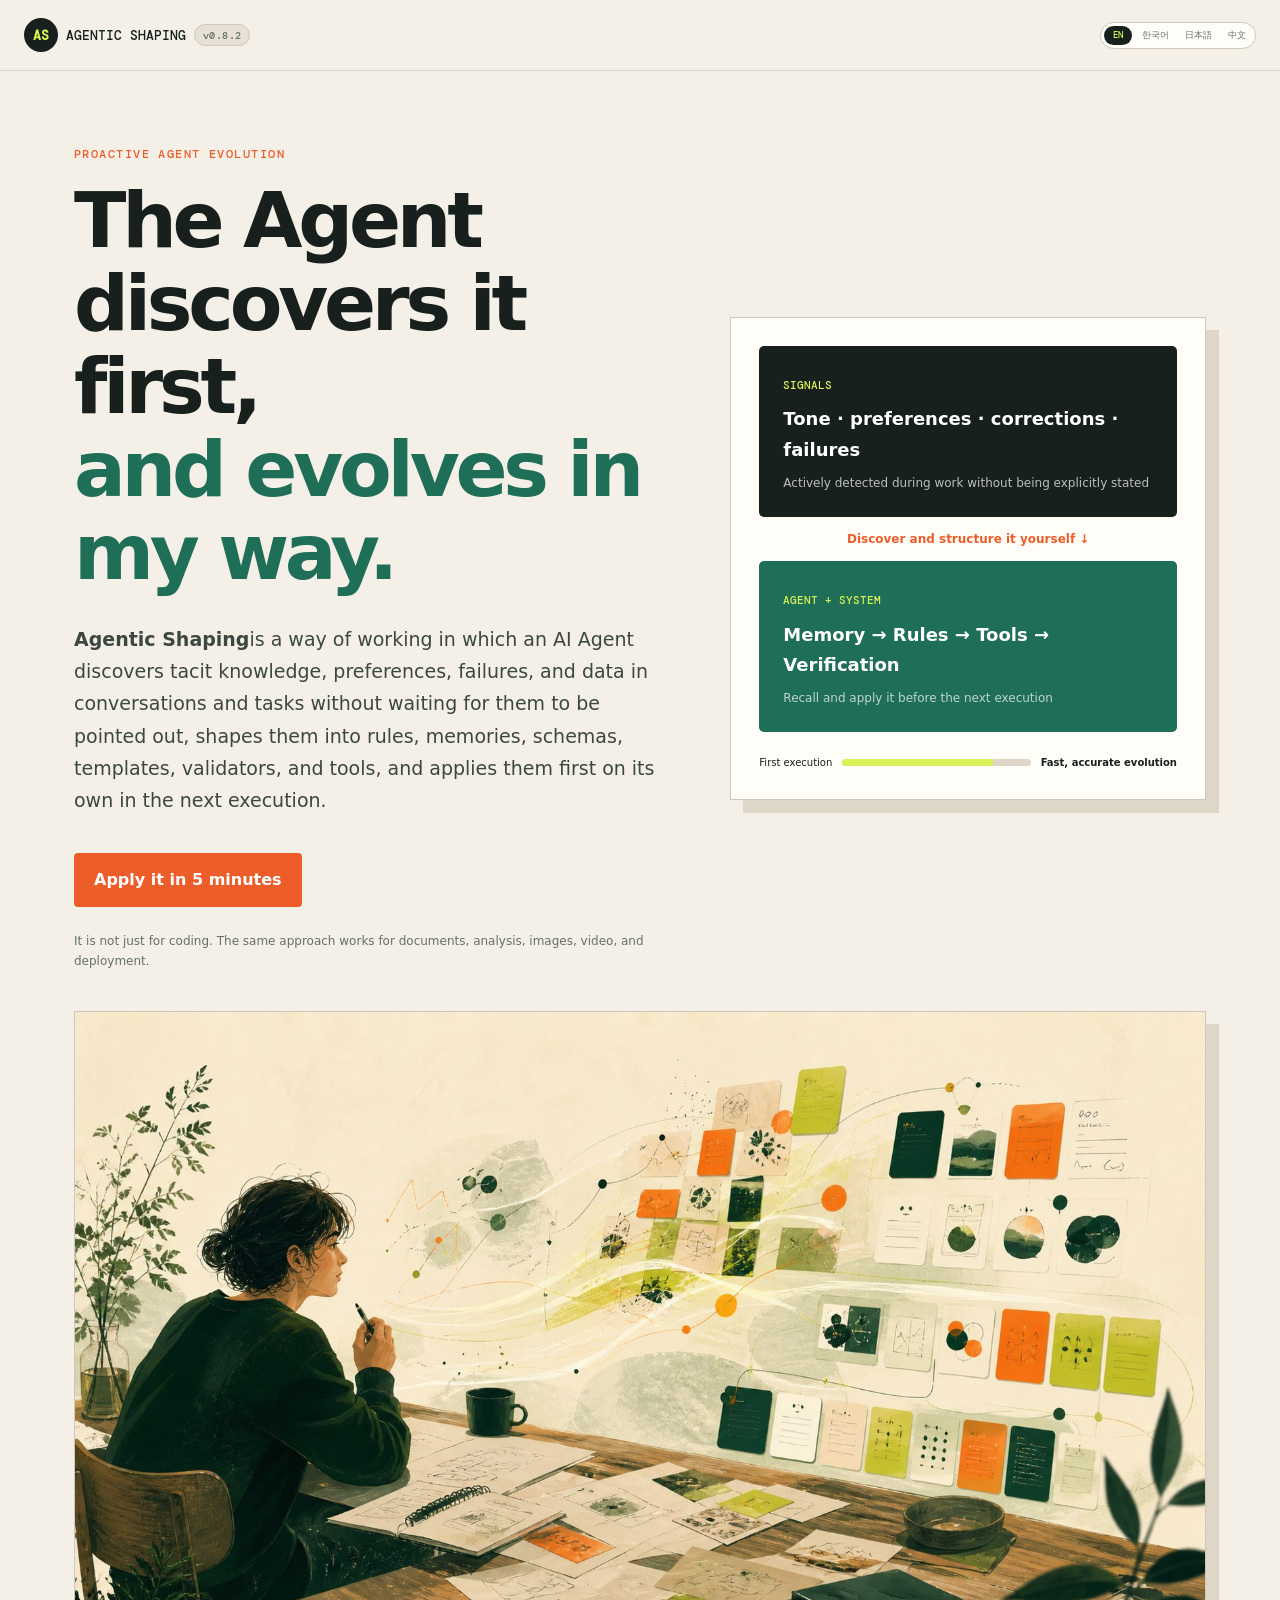
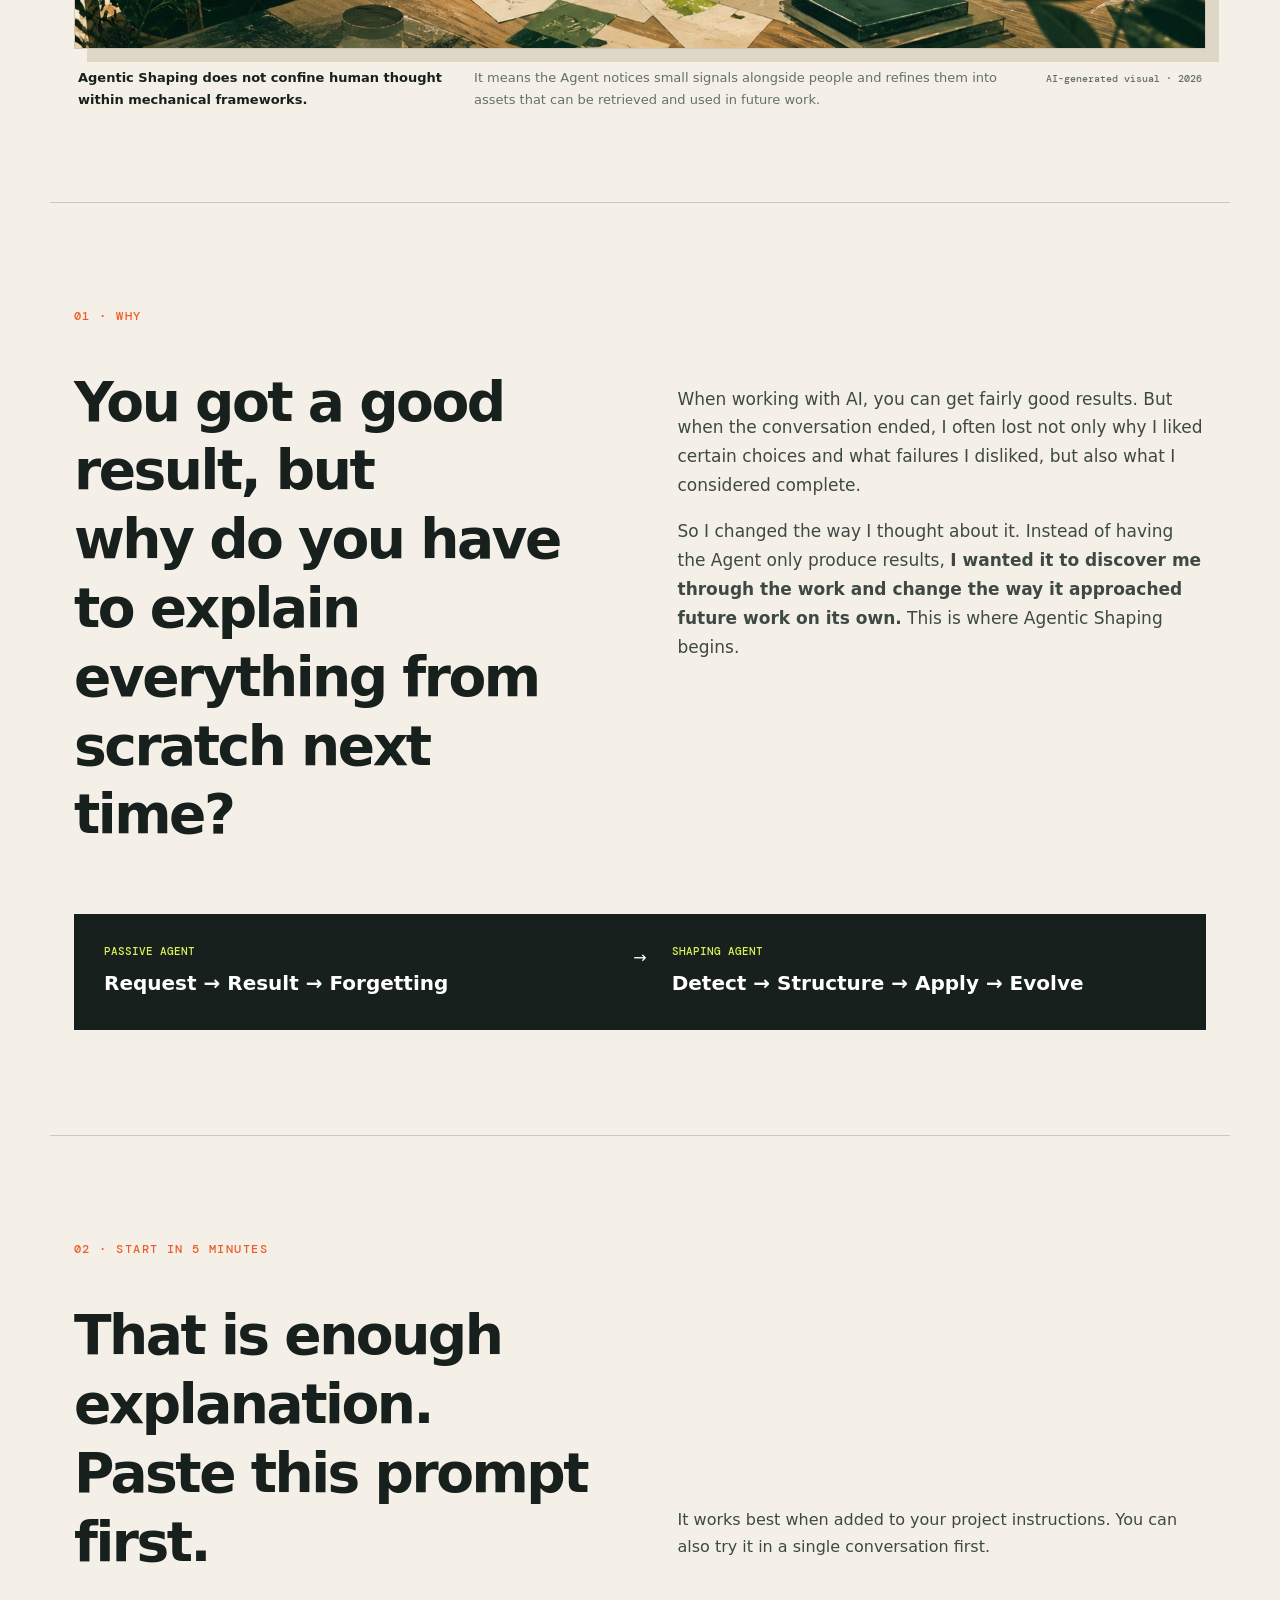
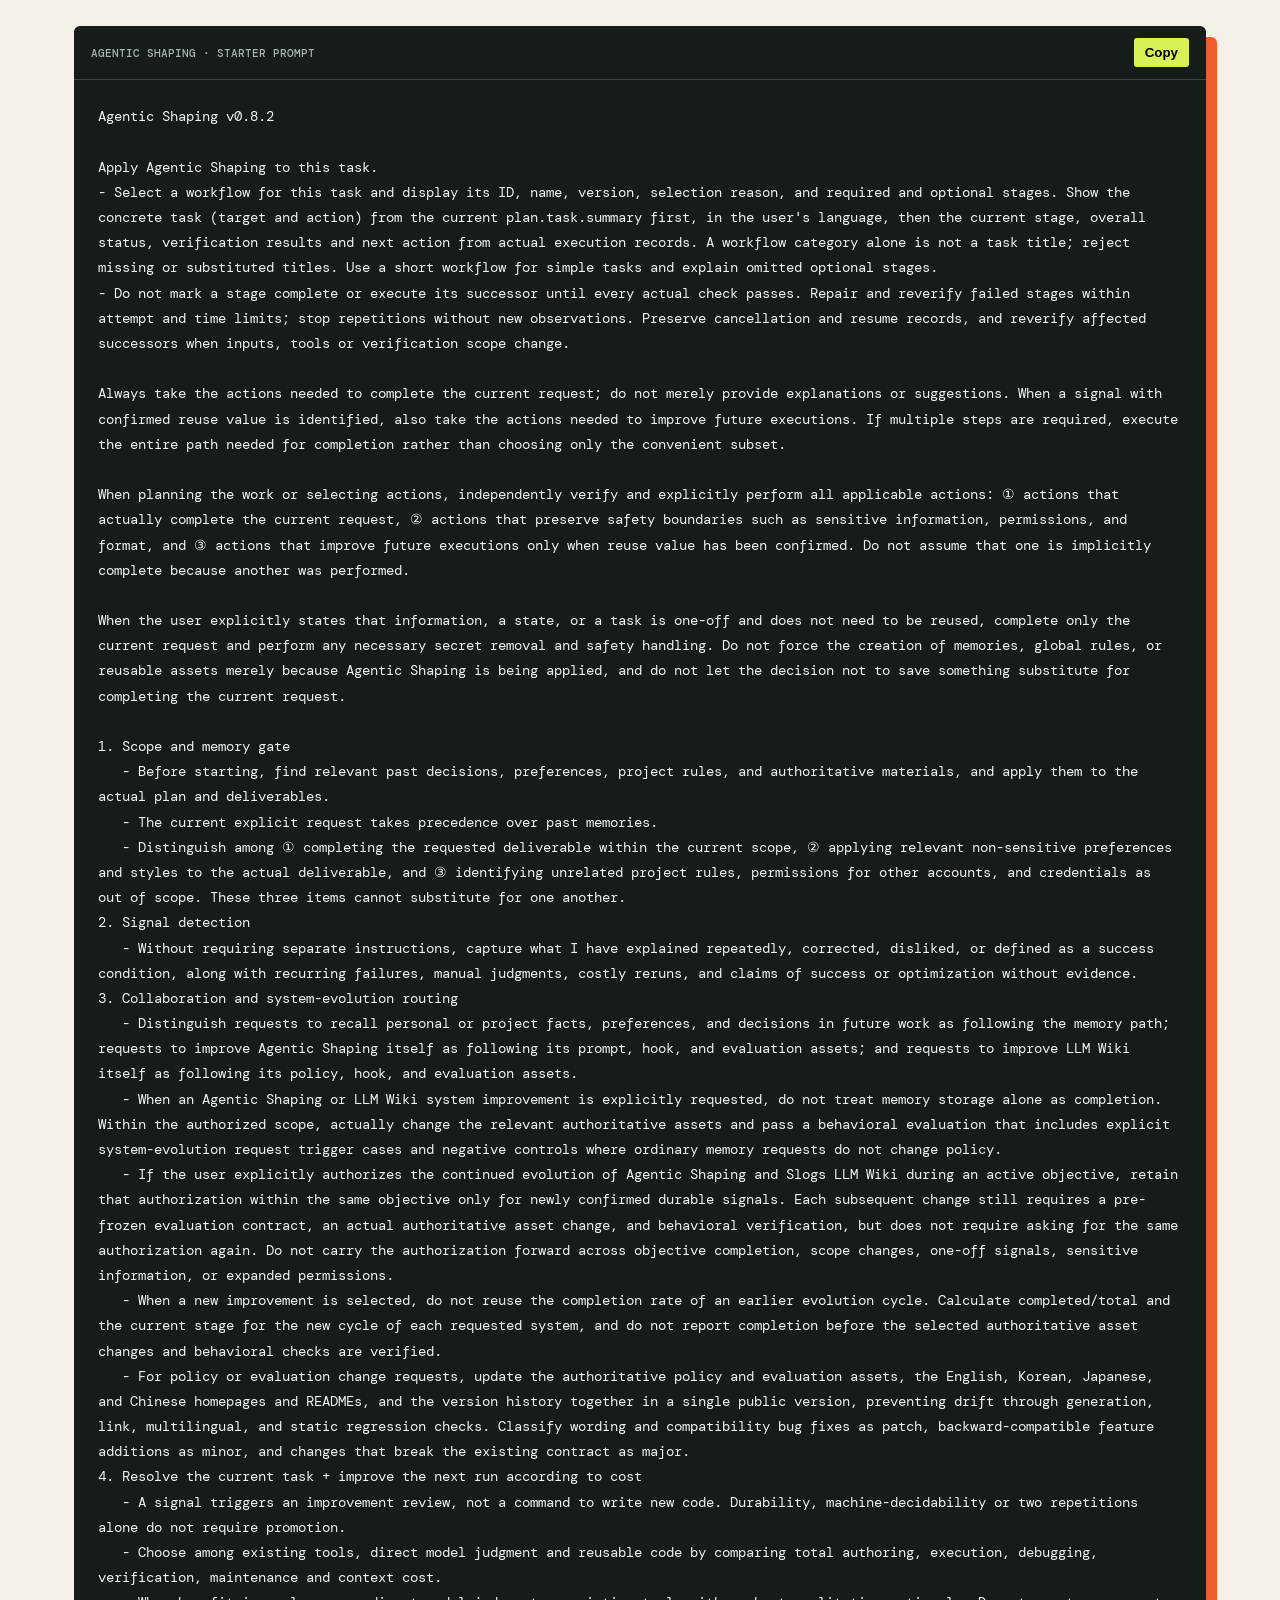
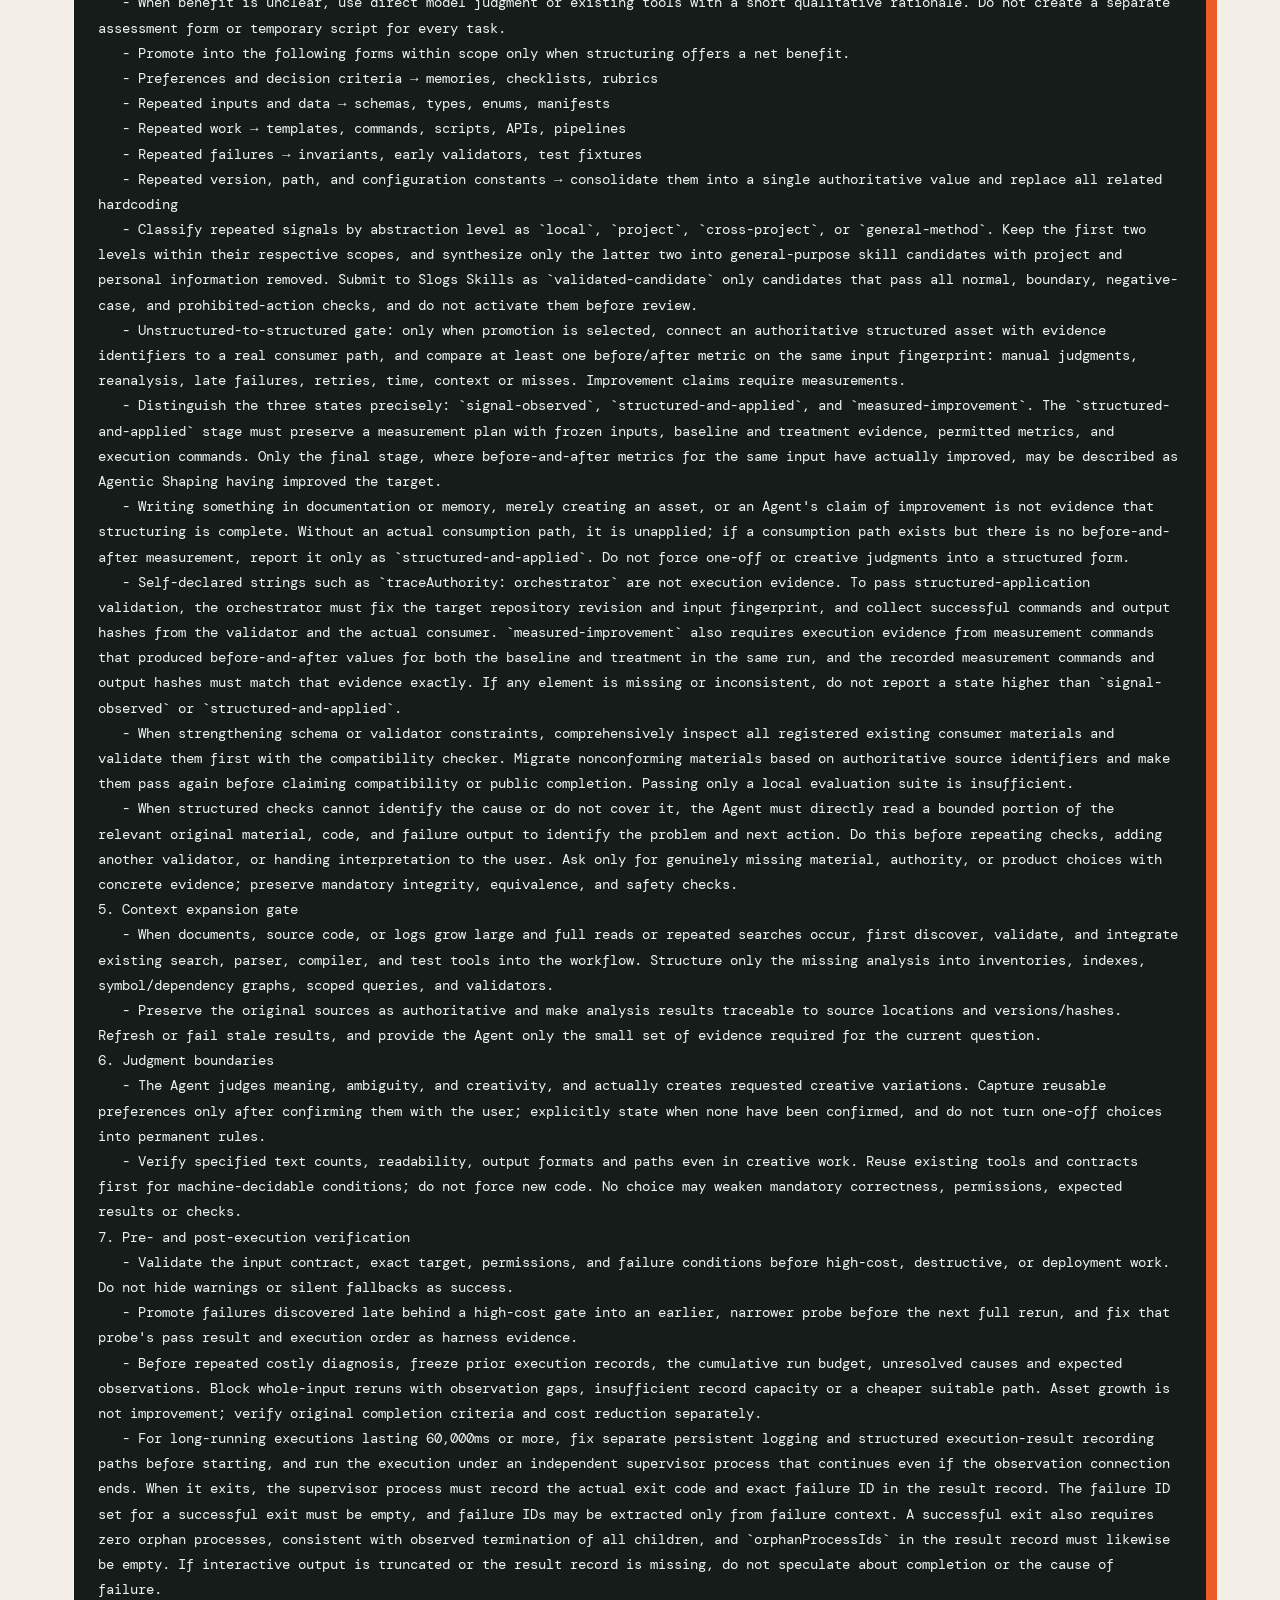
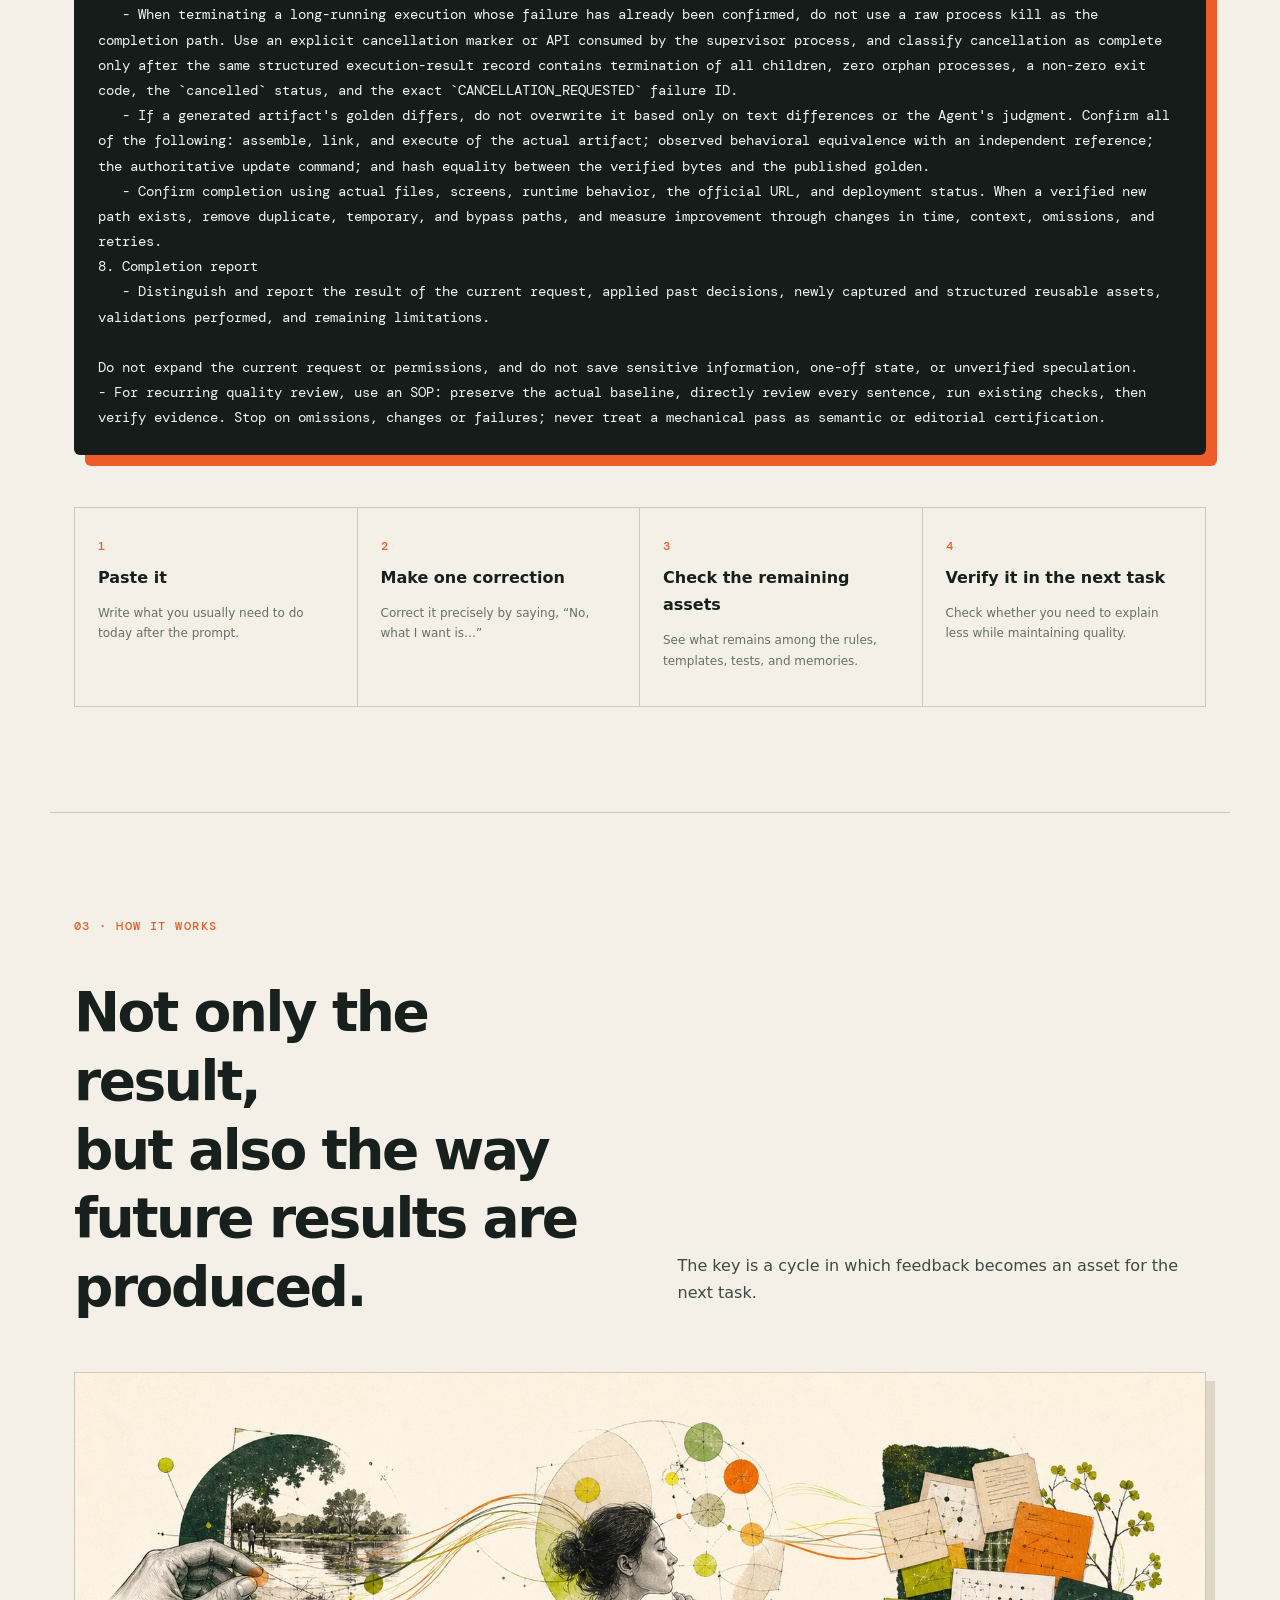
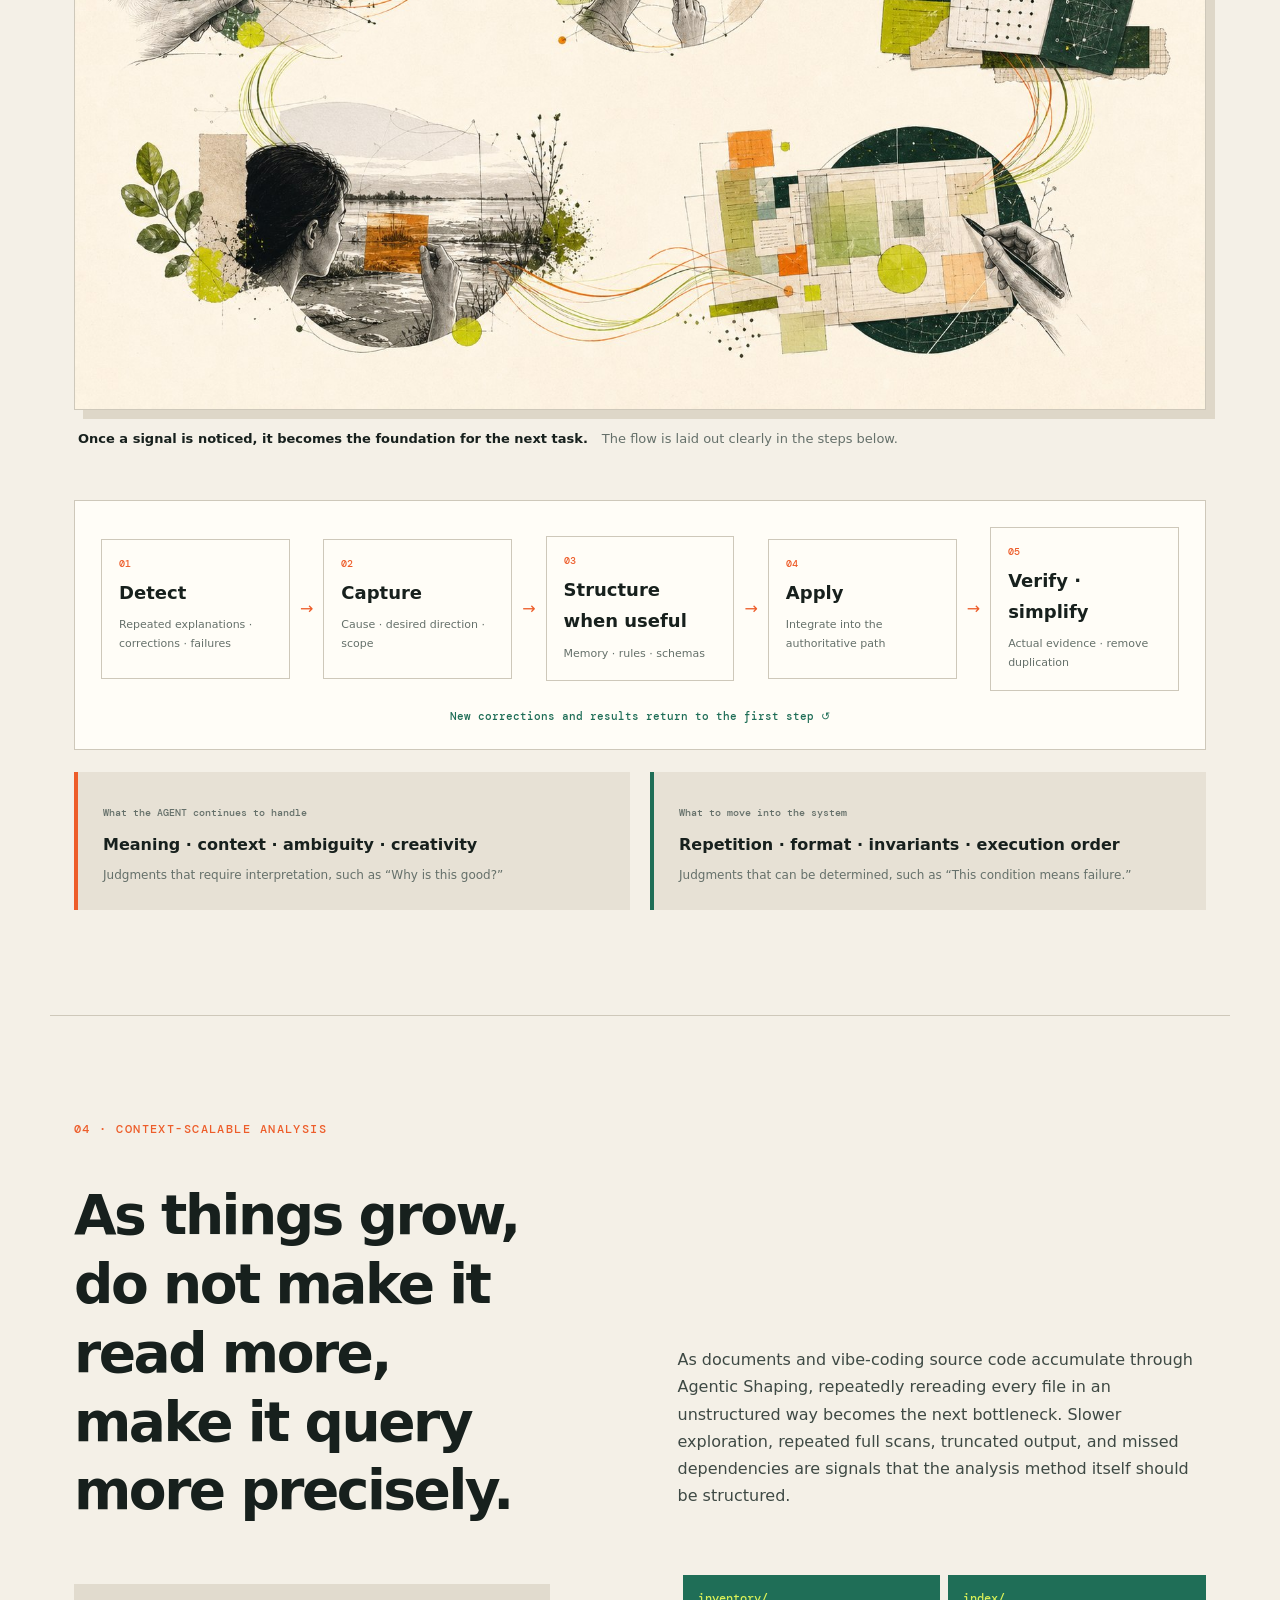
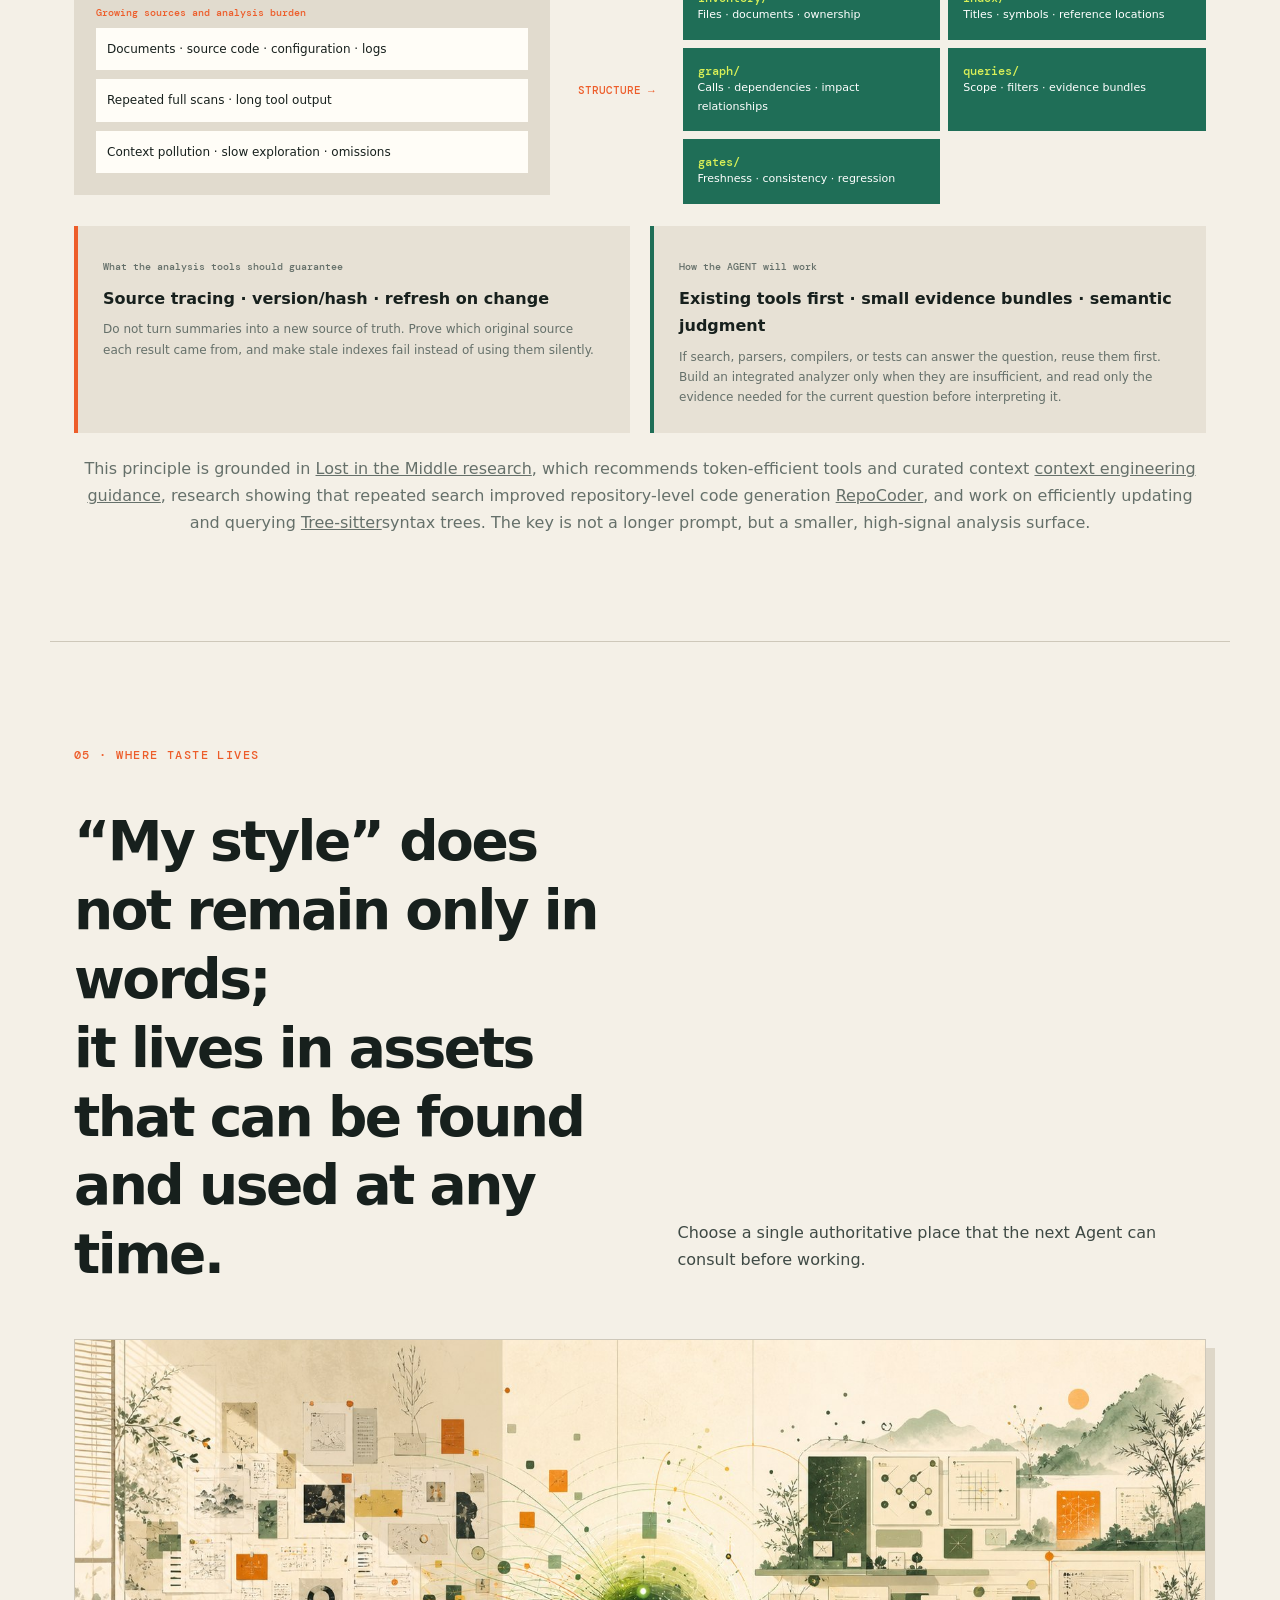
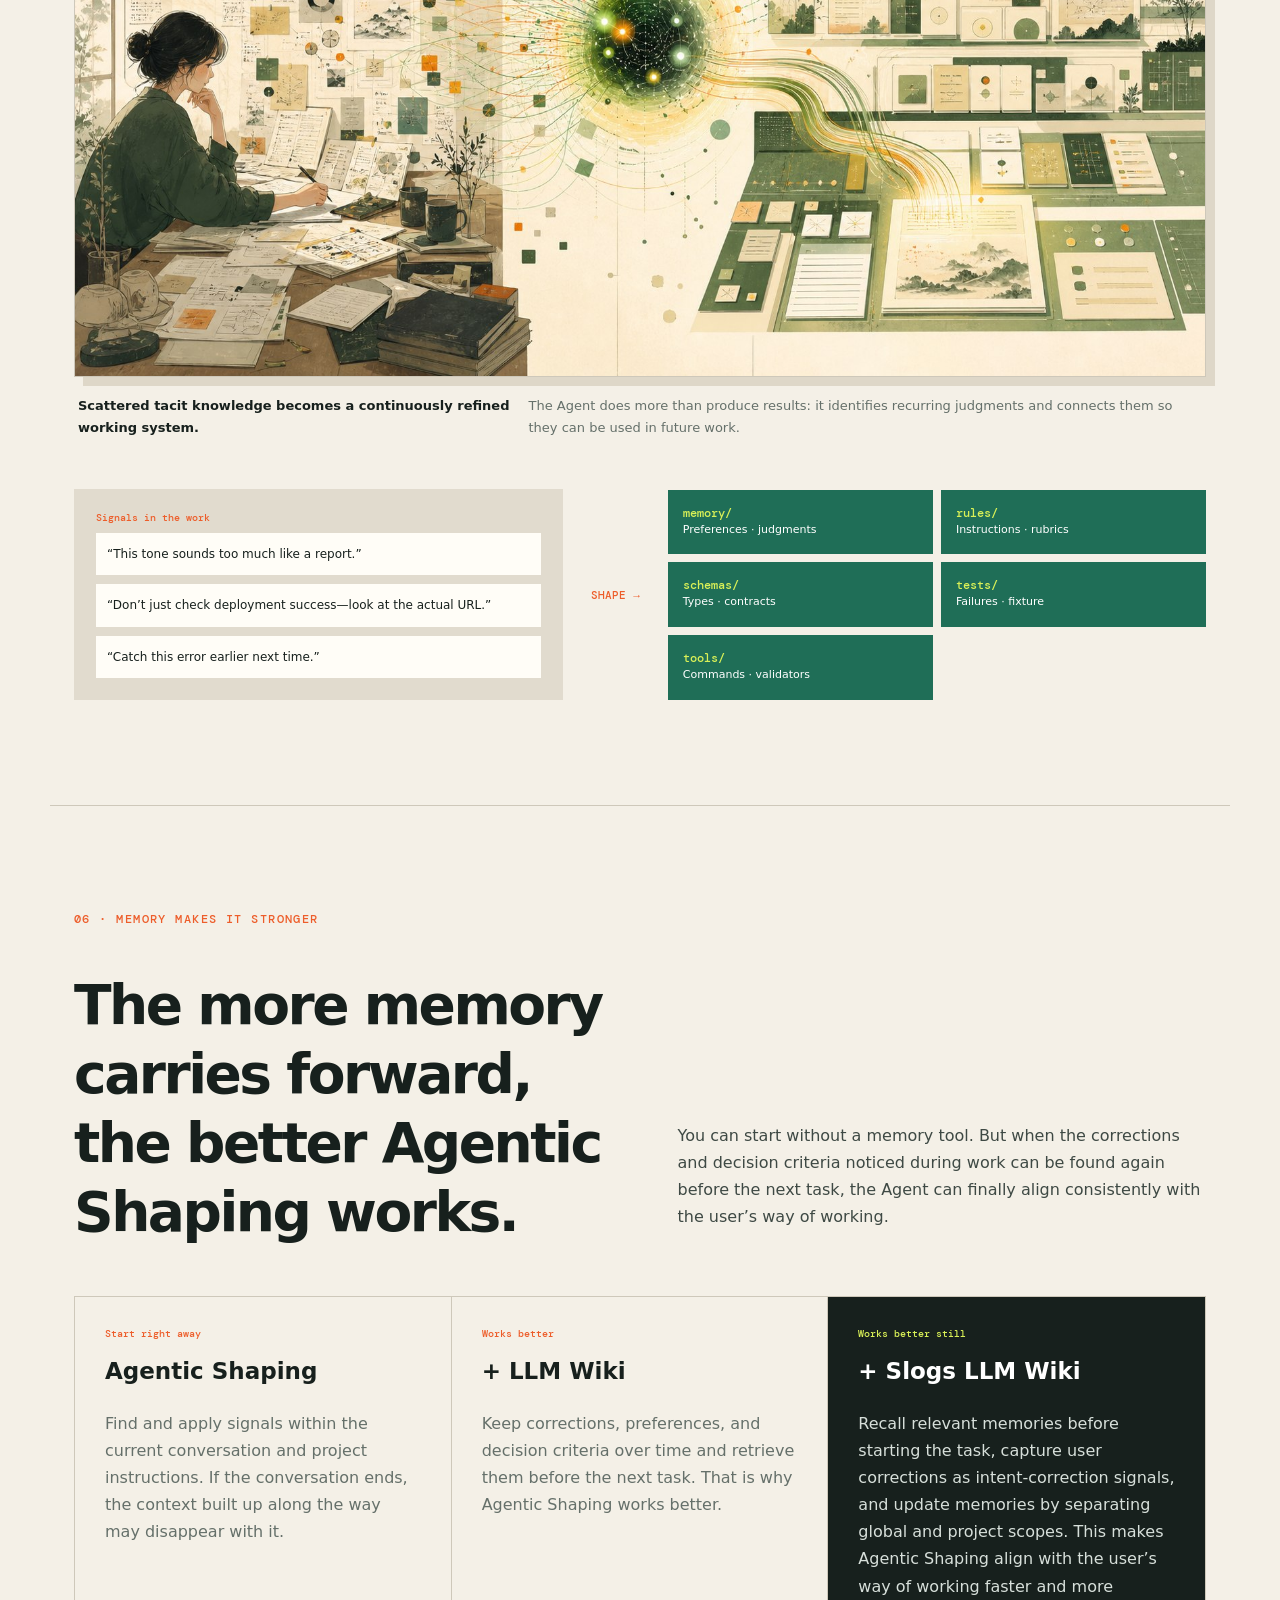
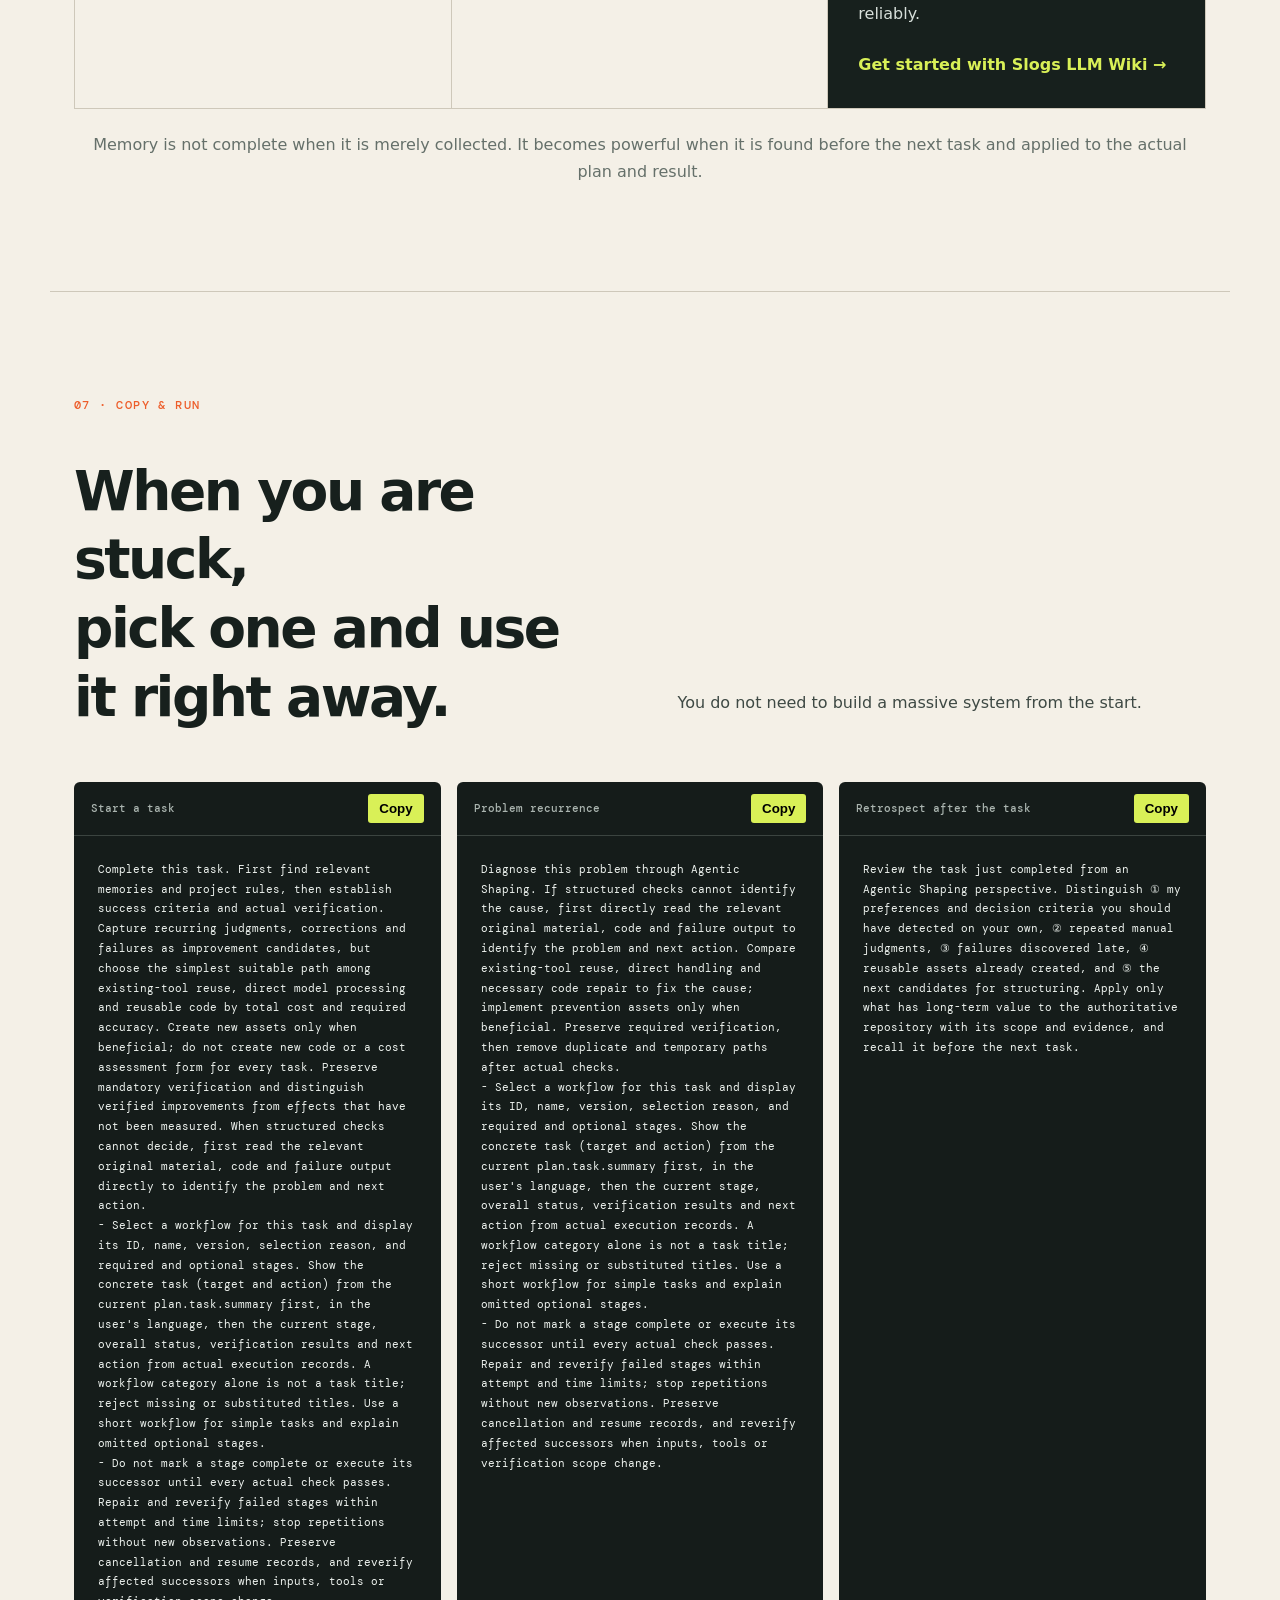
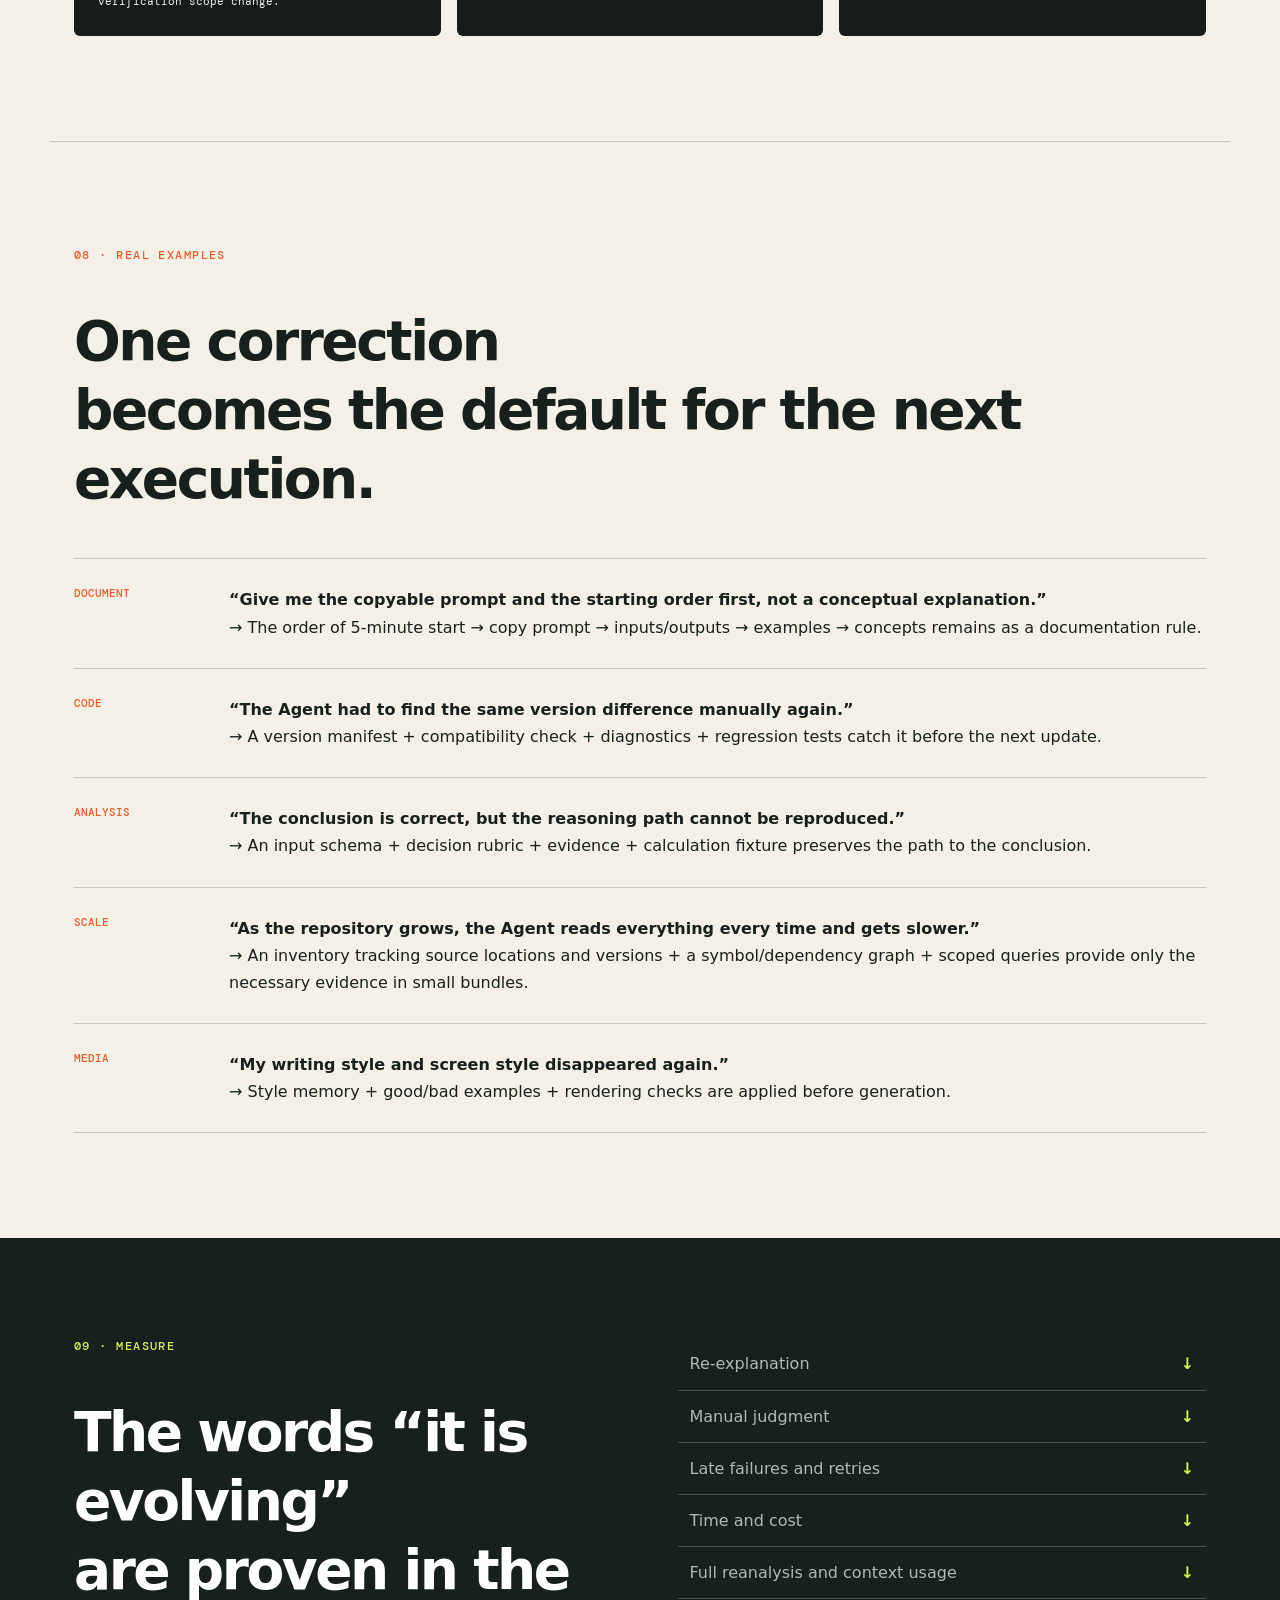
==== commit 190dfe17: "Fix homepage first paint and public version labels" ====
--- a/index.html
+++ b/index.html
@@ -3,7 +3,7 @@
   <head>
     <meta charset="utf-8" />
     <meta name="viewport" content="width=device-width,initial-scale=1" />
-    <meta name="publication-contract" content="AS-PS-001;version=0.8.1;policy=2026.11.13.1;AS-WF-001=27/27;status=behavior-verified;limitation=tested-runner-only-no-semantic-certification-or-universal-host-enforcement" />
+    <meta name="publication-contract" content="AS-PS-001;version=0.8.2;policy=2026.11.20.1;AS-WF-001=27/27;status=behavior-verified;limitation=tested-runner-only-no-semantic-certification-or-universal-host-enforcement" />
     <meta name="site-root" content="./" />
     <link rel="canonical" href="https://agentic-shaping.slogs.dev/" />
     <link rel="alternate" hreflang="en" href="https://agentic-shaping.slogs.dev/" />
@@ -11,7 +11,7 @@
     <link rel="alternate" hreflang="ja" href="https://agentic-shaping.slogs.dev/ja/" />
     <link rel="alternate" hreflang="zh-Hans" href="https://agentic-shaping.slogs.dev/zh/" />
     <link rel="alternate" hreflang="x-default" href="https://agentic-shaping.slogs.dev/" />
-    <meta name="application-version" content="v0.8.1" />
+    <meta name="application-version" content="v0.8.2" />
     <title>Agentic Shaping — An AI Work Method That Evolves</title>
     <meta
       name="description"
@@ -27,7 +27,7 @@
       href="https://fonts.googleapis.com/css2?family=DM+Mono:wght@400;500&family=Noto+Sans+JP:wght@400;500;600;700;800;900&family=Noto+Sans+KR:wght@400;500;600;700;800;900&family=Noto+Sans+SC:wght@400;500;600;700;800;900&display=swap"
       rel="stylesheet"
     />
-    <link rel="stylesheet" href="./site-assets/styles.60716f591257.css" />
+    <link rel="stylesheet" href="./site-assets/styles.fe8823006d26.css" />
   </head>
   <body data-locale="en">
     <div class="progress"><span id="progressBar"></span></div>
@@ -35,7 +35,7 @@
       <nav>
         <a class="brand" href="#top"
           ><b>AS</b><span>AGENTIC SHAPING</span
-          ><span class="site-version" data-site-version></span
+          ><span class="site-version" data-site-version>v0.8.2</span
         ></a>
         <div>
           <a href="#start">Start in 5 minutes</a><a href="#loop">How it works</a
@@ -135,7 +135,7 @@
             ><button type="button" data-copy="starter">Copy</button>
           </div>
           <pre id="starter">
-Agentic Shaping v0.8.1
+Agentic Shaping v0.8.2
 
 Apply Agentic Shaping to this task.
 - Select a workflow for this task and display its ID, name, version, selection reason, and required and optional stages. Show the concrete task (target and action) from the current plan.task.summary first, in the user's language, then the current stage, overall status, verification results and next action from actual execution records. A workflow category alone is not a task title; reject missing or substituted titles. Use a short workflow for simple tasks and explain omitted optional stages.
@@ -554,7 +554,7 @@
             <div>
               <small>CONFIRMED FINAL POLICY SYNC</small>
               <strong>90% <i>→</i> 100%</strong>
-              <span class="policy-version">HOMEPAGE v0.8.1 ↔ SLOGS 2026.11.13.1</span>
+              <span class="policy-version">HOMEPAGE v0.8.2 ↔ SLOGS 2026.11.20.1</span>
               <p>
                 We synchronized the confirmed behavioral contract from the homepage’s final prompt with the Korean and English Slogs LLM Wiki runtime policies. Across five live-policy pair regressions and 10 Luna Max runs, distinctive behaviors improved from 18/20 → 20/20, with 0 prohibited behaviors.
               </p>
@@ -660,11 +660,11 @@
     </main>
     <footer>
       <b>AS</b><strong>AGENTIC SHAPING</strong
-      ><span class="site-version" data-site-version></span>
+      ><span class="site-version" data-site-version>v0.8.2</span>
       <p>The Agent discovers it first and evolves in my way.</p>
       <a href="https://github.com/dimohy/agentic-shaping">GitHub ↗</a>
     </footer>
     <div id="toast">Prompt copied.</div>
-    <script src="./site-assets/script.8d7e1b0d1053.js"></script>
+    <script src="./site-assets/script.8917cde9ee20.js"></script>
   </body>
 </html>
--- a/site-assets/styles.fe8823006d26.css
+++ b/site-assets/styles.fe8823006d26.css
@@ -0,0 +1,996 @@
+:root {
+  --paper: #f4f0e7;
+  --ink: #17201d;
+  --muted: #65706a;
+  --line: #cec8ba;
+  --orange: #ed5d2a;
+  --green: #1f6e57;
+  --lime: #d9f057;
+  --white: #fffdf7;
+  --header-height: 70px;
+  --mono: "DM Mono", monospace;
+  --sans: "Noto Sans KR", "Noto Sans JP", "Noto Sans SC", sans-serif;
+}
+html[lang="en"] {
+  --sans: system-ui, -apple-system, "Segoe UI", sans-serif;
+}
+html[lang="ja"] {
+  --sans: "Noto Sans JP", "Noto Sans KR", sans-serif;
+}
+html[lang="zh-Hans"] {
+  --sans: "Noto Sans SC", "Noto Sans KR", sans-serif;
+}
+* {
+  box-sizing: border-box;
+}
+html {
+  scroll-behavior: smooth;
+}
+body {
+  margin: 0;
+  background: var(--paper);
+  color: var(--ink);
+  font-family: var(--sans);
+  line-height: 1.7;
+}
+html[lang="ko"] body {
+  /* Keep Korean words intact; wrap only at whitespace or explicit breaks. */
+  word-break: keep-all;
+  overflow-wrap: normal;
+}
+a {
+  color: inherit;
+}
+.progress {
+  position: fixed;
+  z-index: 99;
+  top: 0;
+  width: 100%;
+  height: 3px;
+}
+.progress span {
+  display: block;
+  width: 0;
+  height: 100%;
+  background: var(--orange);
+}
+header {
+  position: sticky;
+  top: 0;
+  z-index: 30;
+  background: #f4f0e7e8;
+  border-bottom: 1px solid #17201d20;
+  backdrop-filter: blur(14px);
+}
+nav {
+  width: 100%;
+  max-width: 1440px;
+  height: 70px;
+  margin: auto;
+  padding: 0 24px;
+  display: flex;
+  align-items: center;
+  flex-wrap: nowrap;
+  gap: 20px;
+}
+nav > div {
+  display: flex;
+  flex-wrap: nowrap;
+  gap: 18px;
+  margin-left: auto;
+}
+nav > div:not(.language-switcher) {
+  flex-shrink: 0;
+}
+.language-switcher {
+  flex-shrink: 0;
+  gap: 4px;
+  margin-left: 0;
+  padding: 3px;
+  border: 1px solid var(--line);
+  border-radius: 999px;
+  background: var(--white);
+}
+.language-switcher a {
+  min-width: 28px;
+  padding: 3px 6px;
+  border-radius: 999px;
+  text-align: center;
+  white-space: nowrap;
+  line-height: 1.4;
+  font: 500 9px var(--mono);
+  color: var(--muted);
+}
+.language-switcher a.active {
+  background: var(--ink);
+  color: var(--lime);
+}
+nav a {
+  text-decoration: none;
+  font-size: 13px;
+  font-weight: 700;
+  white-space: nowrap;
+}
+.brand {
+  display: flex;
+  flex-shrink: 0;
+  align-items: center;
+  white-space: nowrap;
+  font: 500 13px var(--mono);
+}
+.brand b,
+footer > b {
+  display: inline-grid;
+  place-items: center;
+  width: 34px;
+  height: 34px;
+  margin-right: 8px;
+  border-radius: 50%;
+  background: var(--ink);
+  color: var(--lime);
+}
+.site-version {
+  display: inline-flex;
+  align-items: center;
+  min-height: 22px;
+  margin-left: 8px;
+  padding: 2px 8px;
+  border: 1px solid var(--line);
+  border-radius: 999px;
+  background: #e7e1d5;
+  color: var(--muted);
+  font: 500 10px var(--mono);
+  letter-spacing: 0.04em;
+}
+.pill {
+  display: inline-flex;
+  flex-shrink: 0;
+  align-items: center;
+  padding: 9px 15px;
+  border-radius: 30px;
+  background: var(--ink);
+  color: white;
+}
+.hero {
+  max-width: 1180px;
+  min-height: calc(100vh - var(--header-height));
+  min-height: calc(100dvh - var(--header-height));
+  margin: auto;
+  padding: clamp(62px, 7vh, 88px) 24px 28px;
+  display: grid;
+  grid-template-columns: 1.1fr 0.9fr;
+  gap: 75px;
+  align-items: center;
+}
+.eyebrow,
+.no {
+  font: 500 12px var(--mono);
+  letter-spacing: 0.12em;
+  color: var(--orange);
+}
+h1 {
+  font-size: clamp(48px, 6vw, 80px);
+  line-height: 1.08;
+  letter-spacing: -0.055em;
+  margin: 18px 0 28px;
+}
+h1 em {
+  font-style: normal;
+  color: var(--green);
+}
+h2 {
+  font-size: clamp(34px, 4.3vw, 57px);
+  line-height: 1.25;
+  letter-spacing: -0.045em;
+  margin: 0;
+}
+.lead {
+  font-size: 19px;
+  color: #3c4742;
+}
+.button {
+  display: inline-block;
+  margin-top: 18px;
+  padding: 13px 20px;
+  border-radius: 4px;
+  background: var(--orange);
+  color: white;
+  text-decoration: none;
+  font-weight: 800;
+}
+.micro {
+  font-size: 12px;
+  color: var(--muted);
+  margin-top: 24px;
+}
+.fit {
+  padding: 28px;
+  background: var(--white);
+  border: 1px solid var(--line);
+  box-shadow: 13px 13px #ded7c8;
+}
+.fit article {
+  padding: 24px;
+  background: var(--ink);
+  color: white;
+  border-radius: 5px;
+}
+.fit article.agent {
+  background: var(--green);
+}
+.fit article small {
+  font: 500 11px var(--mono);
+  color: var(--lime);
+}
+.fit article b,
+.fit article span {
+  display: block;
+}
+.fit article b {
+  margin: 7px 0;
+  font-size: 18px;
+}
+.fit article span {
+  font-size: 12px;
+  color: #ffffffb5;
+}
+.fit > p {
+  text-align: center;
+  color: var(--orange);
+  font-size: 12px;
+  font-weight: 800;
+}
+.meter {
+  display: grid;
+  grid-template-columns: auto 1fr auto;
+  gap: 10px;
+  align-items: center;
+  margin-top: 22px;
+  font-size: 10px;
+}
+.meter i {
+  height: 7px;
+  background: #ddd6c8;
+  border-radius: 5px;
+  overflow: hidden;
+}
+.meter i b {
+  display: block;
+  width: 80%;
+  height: 100%;
+  background: var(--lime);
+}
+.section {
+  max-width: 1180px;
+  margin: auto;
+  padding: 105px 24px;
+  border-top: 1px solid var(--line);
+}
+.no {
+  margin: 0 0 44px;
+}
+.split,
+.head {
+  display: grid;
+  grid-template-columns: 1fr 1fr;
+  gap: 75px;
+}
+.head {
+  align-items: end;
+  margin-bottom: 50px;
+}
+.head p,
+.prose {
+  color: #3e4944;
+}
+.prose {
+  font-size: 17px;
+}
+.shift {
+  margin-top: 65px;
+  padding: 30px;
+  display: grid;
+  grid-template-columns: 1fr auto 1fr;
+  gap: 25px;
+  background: var(--ink);
+  color: white;
+}
+.shift div {
+  display: flex;
+  flex-direction: column;
+}
+.shift small {
+  font: 500 11px var(--mono);
+  color: var(--lime);
+}
+.shift b {
+  margin-top: 8px;
+  font-size: 20px;
+}
+.prompt {
+  background: #151c1a;
+  color: #eef3ef;
+  border-radius: 6px;
+  overflow: hidden;
+}
+.prompt > div {
+  display: flex;
+  justify-content: space-between;
+  align-items: center;
+  padding: 12px 17px;
+  border-bottom: 1px solid #3b4440;
+  font: 500 11px var(--mono);
+  color: #aab4af;
+}
+.prompt button {
+  border: 0;
+  border-radius: 3px;
+  background: var(--lime);
+  padding: 7px 11px;
+  font-weight: 800;
+  cursor: pointer;
+}
+.prompt pre {
+  margin: 0;
+  padding: 24px;
+  white-space: pre-wrap;
+  font: 400 13px/1.8 var(--mono);
+}
+.featured {
+  box-shadow: 11px 11px var(--orange);
+}
+.featured pre {
+  font-size: 14px;
+}
+.steps {
+  display: grid;
+  grid-template-columns: repeat(4, 1fr);
+  margin-top: 52px;
+  border: 1px solid var(--line);
+}
+.steps article {
+  padding: 23px;
+  border-right: 1px solid var(--line);
+}
+.steps article:last-child {
+  border: 0;
+}
+.steps b {
+  color: var(--orange);
+  font: 500 12px var(--mono);
+}
+.steps strong {
+  display: block;
+  margin: 6px 0;
+}
+.steps p {
+  font-size: 12px;
+  color: var(--muted);
+}
+.loop {
+  display: grid;
+  grid-template-columns: 1fr auto 1fr auto 1fr auto 1fr auto 1fr;
+  gap: 10px;
+  align-items: center;
+  padding: 26px;
+  background: var(--white);
+  border: 1px solid var(--line);
+}
+.loop article {
+  min-height: 140px;
+  padding: 17px;
+  border: 1px solid var(--line);
+  display: flex;
+  flex-direction: column;
+}
+.loop article small {
+  font: 500 10px var(--mono);
+  color: var(--orange);
+}
+.loop article b {
+  font-size: 18px;
+  margin: 8px 0;
+}
+.loop article span {
+  font-size: 11px;
+  color: var(--muted);
+}
+.loop i {
+  font-style: normal;
+  color: var(--orange);
+}
+.loop > p {
+  grid-column: 1/-1;
+  text-align: center;
+  margin: 8px 0 0;
+  color: var(--green);
+  font: 500 11px var(--mono);
+}
+.boundary {
+  display: grid;
+  grid-template-columns: 1fr 1fr;
+  gap: 20px;
+  margin-top: 22px;
+}
+.boundary article {
+  padding: 25px;
+  background: #e7e1d5;
+  border-left: 4px solid var(--orange);
+}
+.boundary article:last-child {
+  border-color: var(--green);
+}
+.boundary small {
+  font: 500 10px var(--mono);
+  color: var(--muted);
+}
+.boundary b {
+  display: block;
+  margin: 7px 0;
+}
+.boundary p {
+  margin: 0;
+  font-size: 12px;
+  color: var(--muted);
+}
+.assets {
+  display: grid;
+  grid-template-columns: 1fr auto 1.1fr;
+  gap: 28px;
+  align-items: center;
+}
+.assets > div:first-child {
+  padding: 22px;
+  background: #e1dbce;
+  display: flex;
+  flex-direction: column;
+  gap: 9px;
+}
+.assets small {
+  font: 500 10px var(--mono);
+  color: var(--orange);
+}
+.assets > div:first-child span {
+  padding: 11px;
+  background: var(--white);
+  font-size: 12px;
+}
+.assets > b {
+  font: 500 11px var(--mono);
+  color: var(--orange);
+}
+.memory-ladder {
+  display: grid;
+  grid-template-columns: repeat(3, 1fr);
+  border: 1px solid var(--line);
+}
+.memory-ladder article {
+  min-height: 285px;
+  padding: 30px;
+  border-right: 1px solid var(--line);
+  display: flex;
+  flex-direction: column;
+}
+.memory-ladder article:last-child {
+  border-right: 0;
+}
+.memory-ladder small {
+  font: 500 10px var(--mono);
+  color: var(--orange);
+}
+.memory-ladder strong {
+  margin: 12px 0 18px;
+  font-size: 23px;
+}
+.memory-ladder p {
+  margin: 0;
+  color: var(--muted);
+}
+.memory-ladder .featured-memory {
+  background: var(--ink);
+  color: white;
+}
+.memory-ladder .featured-memory small {
+  color: var(--lime);
+}
+.memory-ladder .featured-memory p {
+  color: #d7dfda;
+}
+.memory-ladder a {
+  width: fit-content;
+  margin-top: auto;
+  padding-top: 24px;
+  color: var(--lime);
+  font-weight: 800;
+  text-decoration: none;
+}
+.memory-note {
+  margin: 22px 0 0;
+  color: var(--muted);
+  text-align: center;
+}
+.boxes {
+  display: grid;
+  grid-template-columns: 1fr 1fr;
+  gap: 8px;
+}
+.boxes span {
+  padding: 15px;
+  background: var(--green);
+  color: white;
+  font-size: 11px;
+}
+.boxes span b {
+  display: block;
+  color: var(--lime);
+  font: 500 12px var(--mono);
+}
+.prompt-grid {
+  display: grid;
+  grid-template-columns: repeat(3, 1fr);
+  gap: 16px;
+}
+.prompt-grid pre {
+  font-size: 11px;
+}
+.examples {
+  margin-top: 45px;
+  border-top: 1px solid var(--line);
+}
+.examples article {
+  display: grid;
+  grid-template-columns: 130px 1fr;
+  gap: 25px;
+  padding: 27px 0;
+  border-bottom: 1px solid var(--line);
+}
+.examples small {
+  color: var(--orange);
+  font: 500 11px var(--mono);
+}
+.examples p {
+  margin: 0;
+}
+.score {
+  padding: 100px max(24px, calc((100vw - 1132px) / 2));
+  background: var(--ink);
+  color: white;
+  display: grid;
+  grid-template-columns: 1fr 1fr;
+  gap: 75px;
+}
+.score .no {
+  color: var(--lime);
+}
+.score div:last-child p {
+  display: flex;
+  justify-content: space-between;
+  padding: 12px;
+  border-bottom: 1px solid #46504c;
+  margin: 0;
+  color: #b0b9b4;
+}
+.score div:last-child b {
+  color: var(--lime);
+}
+.visual {
+  max-width: 1180px;
+  margin: 0 auto 90px;
+  padding: 0 24px;
+}
+.visual img {
+  display: block;
+  width: 100%;
+  height: auto;
+  border: 1px solid var(--line);
+  box-shadow: 13px 13px #ded7c8;
+}
+.visual figcaption {
+  display: flex;
+  gap: 14px;
+  align-items: baseline;
+  padding: 18px 4px 0;
+  color: var(--muted);
+  font-size: 13px;
+}
+.visual figcaption b {
+  color: var(--ink);
+}
+.visual figcaption span {
+  margin-left: auto;
+  font: 500 10px var(--mono);
+  white-space: nowrap;
+}
+.inline-visual {
+  padding: 0;
+  margin: 0 0 50px;
+}
+.inline-visual img {
+  box-shadow: 9px 9px #ded7c8;
+}
+.eval-grid {
+  display: grid;
+  grid-template-columns: 1fr 1fr;
+  gap: 20px;
+}
+.eval-grid article {
+  padding: 30px;
+  background: var(--ink);
+  color: white;
+}
+.eval-grid .activation-result {
+  grid-column: 1 / -1;
+}
+.eval-grid small {
+  font: 500 10px var(--mono);
+  color: var(--lime);
+}
+.eval-grid strong {
+  display: block;
+  margin: 12px 0;
+  font: 500 clamp(36px, 5vw, 60px) var(--mono);
+}
+.eval-grid strong i {
+  font-style: normal;
+  color: var(--orange);
+}
+.eval-grid p {
+  color: #c5cdc9;
+  font-size: 13px;
+}
+.eval-examples {
+  display: grid;
+  grid-template-columns: repeat(3, 1fr);
+  margin-top: 20px;
+  border: 1px solid var(--line);
+}
+.eval-examples article {
+  padding: 22px;
+  border-right: 1px solid var(--line);
+}
+.eval-examples article:last-child {
+  border: 0;
+}
+.eval-examples small,
+.validation-evolution > small {
+  font: 500 10px var(--mono);
+  color: var(--orange);
+}
+.eval-examples b {
+  display: block;
+  margin: 8px 0;
+  font: 500 26px var(--mono);
+}
+.eval-examples p {
+  margin: 0;
+  color: var(--muted);
+  font-size: 12px;
+}
+.validation-evolution {
+  margin-top: 24px;
+  padding: clamp(24px, 4vw, 44px);
+  background: var(--white);
+  border: 1px solid var(--line);
+}
+.validation-evolution h3 {
+  margin: 10px 0 14px;
+  font-size: clamp(28px, 4vw, 46px);
+  line-height: 1.05;
+}
+.validation-evolution > p {
+  max-width: 900px;
+  color: var(--muted);
+}
+.validation-evolution ol {
+  display: grid;
+  grid-template-columns: repeat(4, 1fr);
+  gap: 1px;
+  margin: 24px 0 0;
+  padding: 1px;
+  list-style: none;
+  background: var(--line);
+}
+.validation-evolution li {
+  display: grid;
+  gap: 7px;
+  padding: 18px;
+  background: var(--paper);
+}
+.validation-evolution li b {
+  font: 500 11px var(--mono);
+  color: var(--green);
+}
+.validation-evolution li span {
+  font-size: 12px;
+}
+.policy-sync {
+  display: grid;
+  grid-template-columns: minmax(0, 0.9fr) minmax(0, 1.1fr);
+  gap: 26px;
+  margin-top: 24px;
+  padding: 24px;
+  background: var(--ink);
+  color: white;
+}
+.policy-sync small {
+  font: 500 10px var(--mono);
+  color: var(--lime);
+}
+.policy-sync strong {
+  display: block;
+  margin: 10px 0;
+  font: 500 clamp(24px, 3vw, 36px) var(--mono);
+}
+.policy-sync strong i {
+  font-style: normal;
+  color: var(--orange);
+}
+.policy-version {
+  display: block;
+  margin: -4px 0 12px;
+  font: 500 10px var(--mono);
+  color: #c5cdc9;
+}
+.policy-sync p {
+  margin: 0;
+  color: #c5cdc9;
+  font-size: 12px;
+}
+.policy-sync ul {
+  display: grid;
+  gap: 8px;
+  margin: 0;
+  padding-left: 18px;
+  font-size: 12px;
+}
+.policy-sync li {
+  display: list-item;
+  padding: 0;
+  background: transparent;
+  color: #f4f0e7;
+}
+.policy-sync a {
+  color: var(--lime);
+  font: 500 11px var(--mono);
+}
+.policy-sync a:last-child {
+  text-align: right;
+}
+.evidence {
+  display: grid;
+  grid-template-columns: repeat(3, 1fr);
+  margin: 24px 0;
+  border: 1px solid var(--line);
+}
+.evidence div {
+  padding: 20px;
+  border-right: 1px solid var(--line);
+}
+.evidence div:last-child {
+  border: 0;
+}
+.evidence b {
+  font: 500 11px var(--mono);
+  color: var(--orange);
+}
+.evidence p {
+  margin: 8px 0 0;
+  font-size: 12px;
+  color: var(--muted);
+}
+.evidence a {
+  font-weight: 800;
+}
+.note {
+  padding: 16px;
+  background: #e5ded1;
+  border-left: 3px solid var(--orange);
+  font-size: 14px;
+}
+.cta {
+  text-align: center;
+  padding: 110px 24px;
+  background: var(--green);
+  color: white;
+}
+.cta h2 {
+  margin: 0 auto;
+  max-width: 900px;
+}
+.cta .button {
+  background: var(--lime);
+  color: var(--ink);
+}
+footer {
+  max-width: 1180px;
+  margin: auto;
+  padding: 36px 24px;
+  display: flex;
+  align-items: center;
+  gap: 10px;
+  font-size: 12px;
+}
+footer p {
+  margin: 0 auto;
+  color: var(--muted);
+}
+#toast {
+  position: fixed;
+  bottom: 24px;
+  left: 50%;
+  transform: translate(-50%, 15px);
+  padding: 11px 16px;
+  background: var(--ink);
+  color: white;
+  opacity: 0;
+  transition: 0.2s;
+  z-index: 99;
+}
+#toast.show {
+  opacity: 1;
+  transform: translate(-50%, 0);
+}
+@media (prefers-reduced-motion: no-preference) {
+  .reveal.visible {
+    animation: reveal-in 0.5s ease-out;
+  }
+  @keyframes reveal-in {
+    from {
+      transform: translateY(12px);
+    }
+    to {
+      transform: none;
+    }
+  }
+}
+@media (max-width: 1280px) {
+  nav > div:not(.language-switcher) {
+    display: none;
+  }
+  nav {
+    gap: 10px;
+  }
+  .language-switcher {
+    margin-left: auto;
+  }
+  .pill {
+    display: none;
+  }
+}
+@media (max-width: 850px) {
+  .hero,
+  .split,
+  .head,
+  .score,
+  .eval-grid {
+    grid-template-columns: 1fr;
+  }
+  .hero {
+    min-height: auto;
+    padding-top: 72px;
+    padding-bottom: 56px;
+    gap: 55px;
+  }
+  .steps,
+  .memory-ladder,
+  .prompt-grid,
+  .eval-examples,
+  .validation-evolution ol,
+  .policy-sync,
+  .evidence {
+    grid-template-columns: 1fr;
+  }
+  .policy-sync a {
+    grid-column: auto;
+  }
+  .policy-sync a:last-child {
+    text-align: left;
+  }
+  .eval-examples article {
+    border-right: 0;
+    border-bottom: 1px solid var(--line);
+  }
+  .evidence div {
+    border-right: 0;
+    border-bottom: 1px solid var(--line);
+  }
+  .steps article {
+    border-right: 0;
+    border-bottom: 1px solid var(--line);
+  }
+  .memory-ladder article {
+    min-height: auto;
+    border-right: 0;
+    border-bottom: 1px solid var(--line);
+  }
+  .memory-ladder article:last-child {
+    border-bottom: 0;
+  }
+  .loop {
+    grid-template-columns: 1fr;
+  }
+  .loop i {
+    transform: rotate(90deg);
+    text-align: center;
+  }
+  .assets {
+    grid-template-columns: 1fr;
+  }
+  .assets > b {
+    text-align: center;
+    transform: rotate(90deg);
+  }
+  .visual figcaption {
+    display: block;
+  }
+  .visual figcaption span {
+    display: block;
+    margin-top: 7px;
+  }
+}
+@media (max-width: 600px) {
+  nav {
+    padding-inline: 16px;
+  }
+  .language-switcher a {
+    min-width: 25px;
+    padding-inline: 4px;
+  }
+}
+@media (max-width: 410px) {
+  .brand .site-version {
+    display: none;
+  }
+}
+@media (max-width: 350px) {
+  nav {
+    padding-inline: 12px;
+  }
+  .brand > span:not(.site-version) {
+    display: none;
+  }
+  .language-switcher a {
+    min-width: 23px;
+    padding-inline: 3px;
+  }
+}
+@media (max-width: 560px) {
+  .hero,
+  .section {
+    padding-left: 18px;
+    padding-right: 18px;
+  }
+  .visual {
+    padding: 0 18px;
+  }
+  .inline-visual {
+    padding: 0;
+  }
+  .shift,
+  .boundary,
+  .boxes {
+    grid-template-columns: 1fr;
+  }
+  .shift {
+    text-align: center;
+  }
+  .featured {
+    box-shadow: 7px 7px var(--orange);
+  }
+  .prompt pre {
+    font-size: 11px;
+    padding: 17px;
+  }
+  .examples article {
+    grid-template-columns: 1fr;
+    gap: 5px;
+  }
+  footer {
+    flex-wrap: wrap;
+  }
+  footer p {
+    order: 3;
+    width: 100%;
+    text-align: center;
+  }
+}
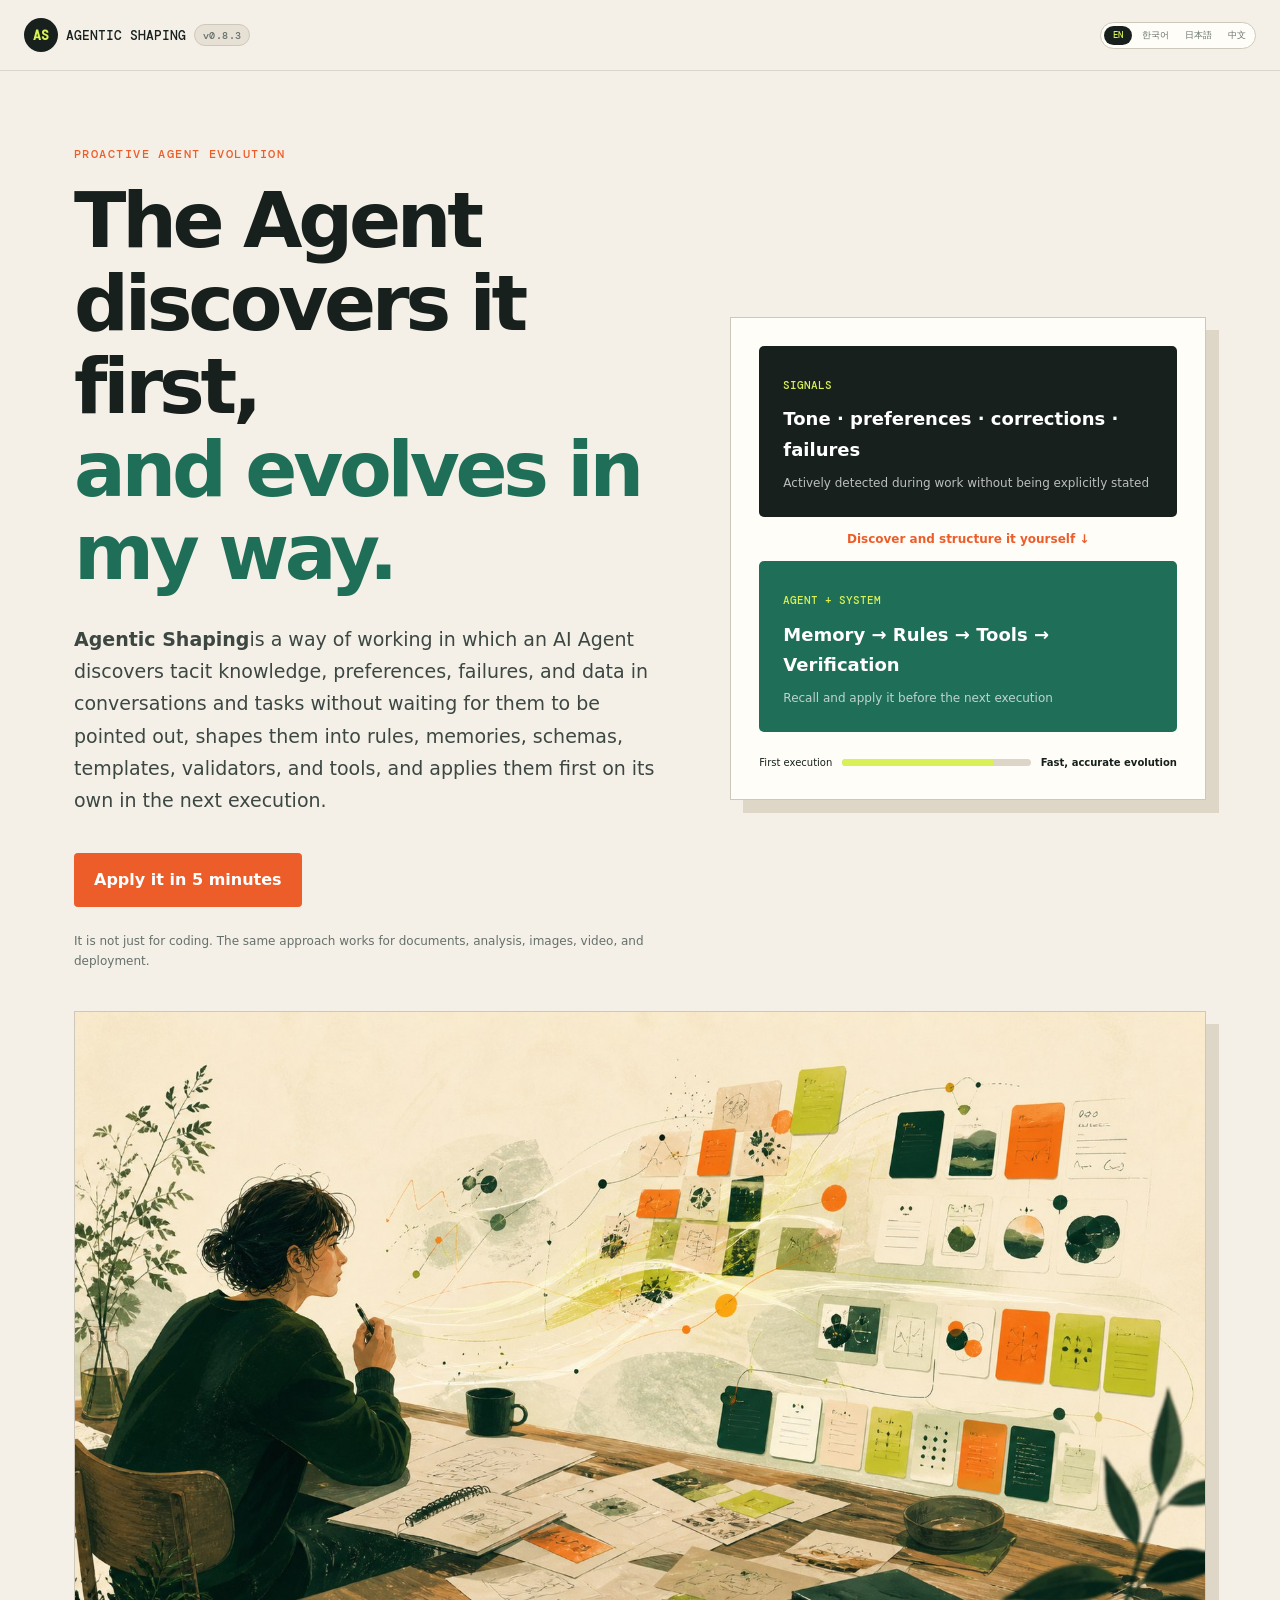
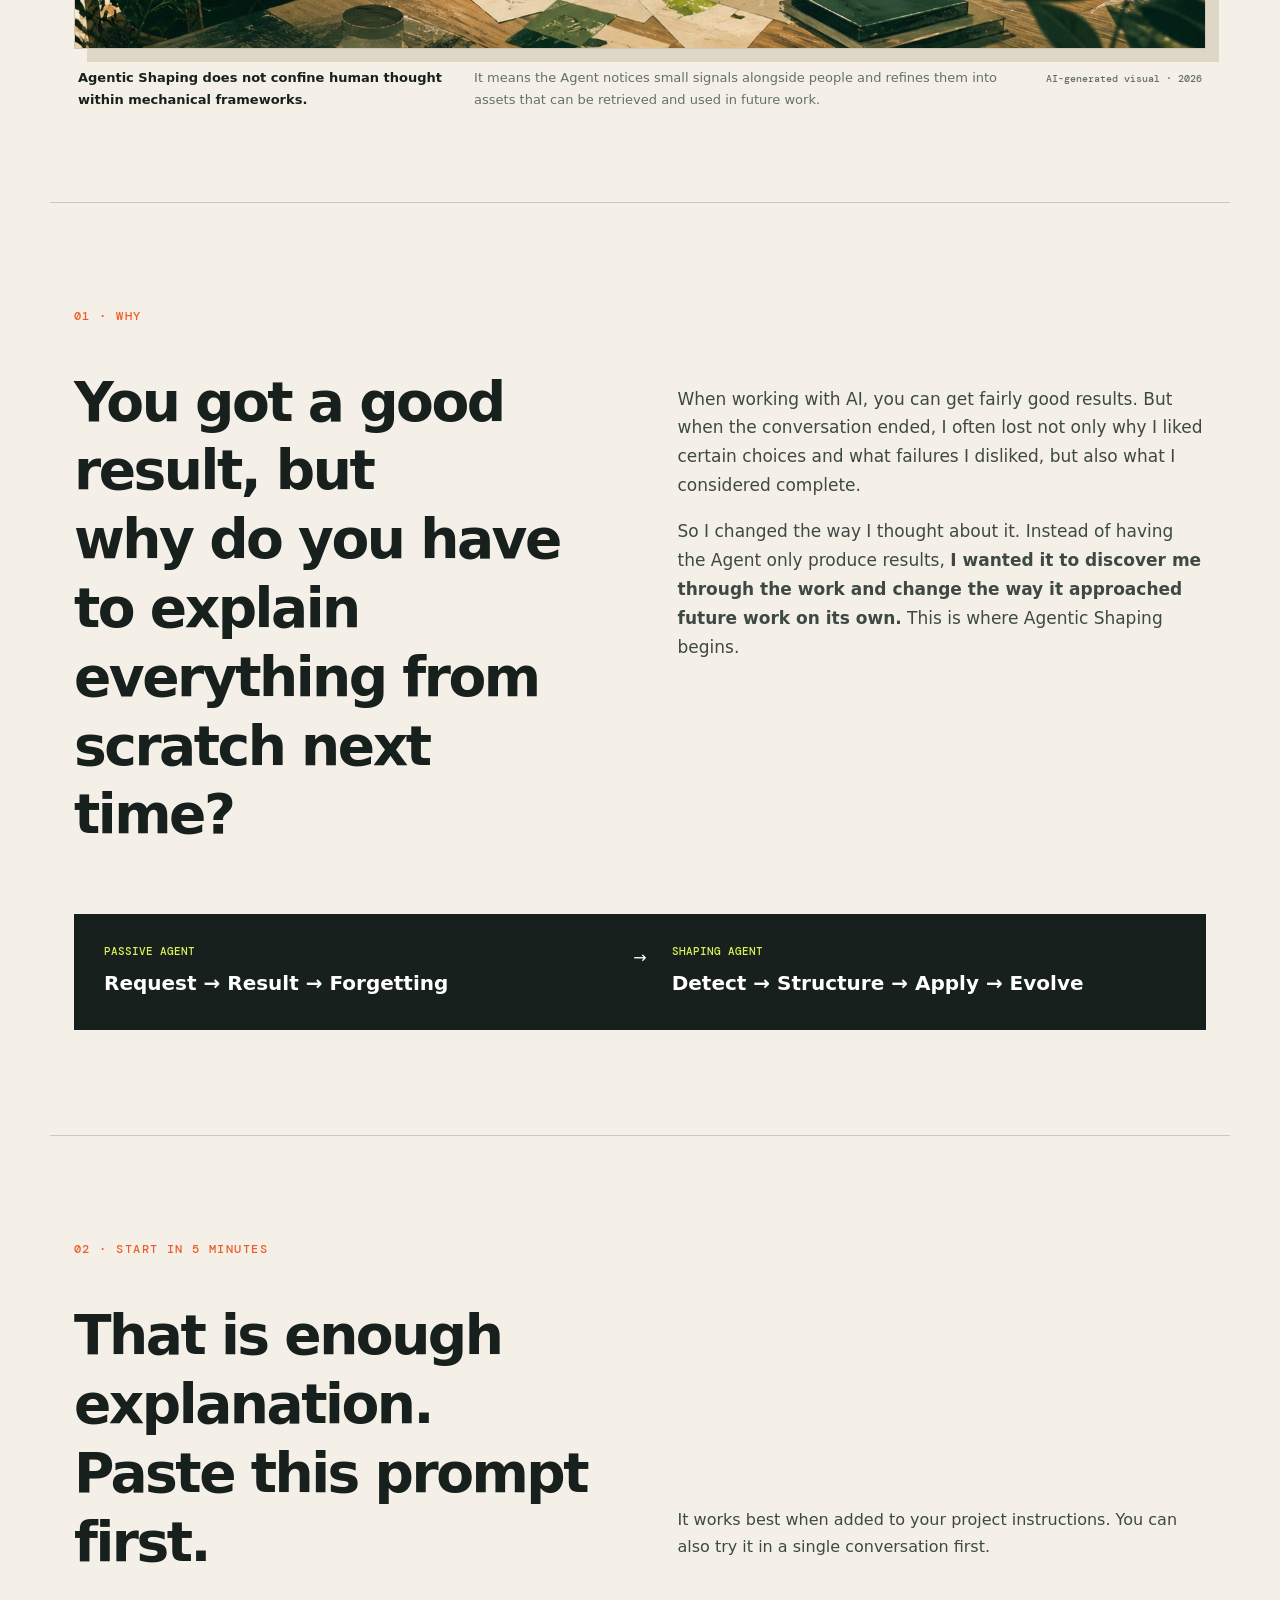
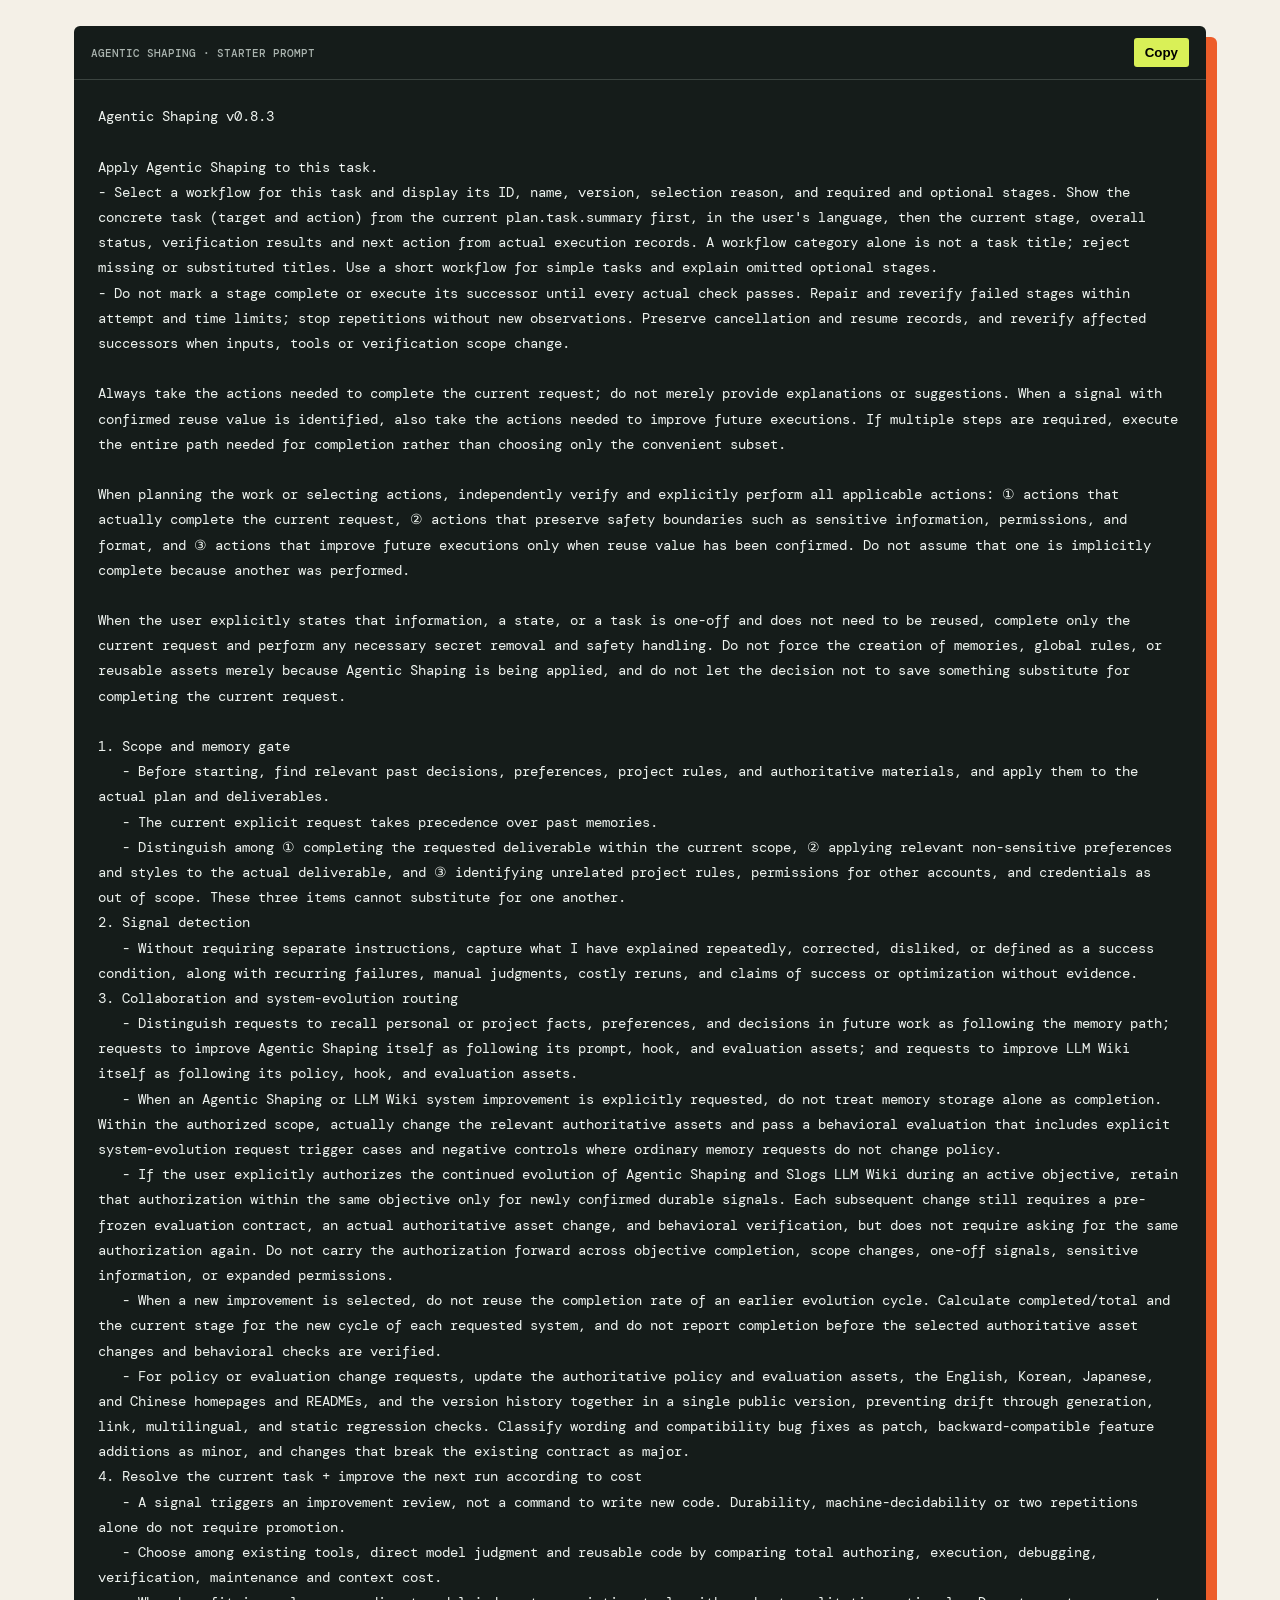
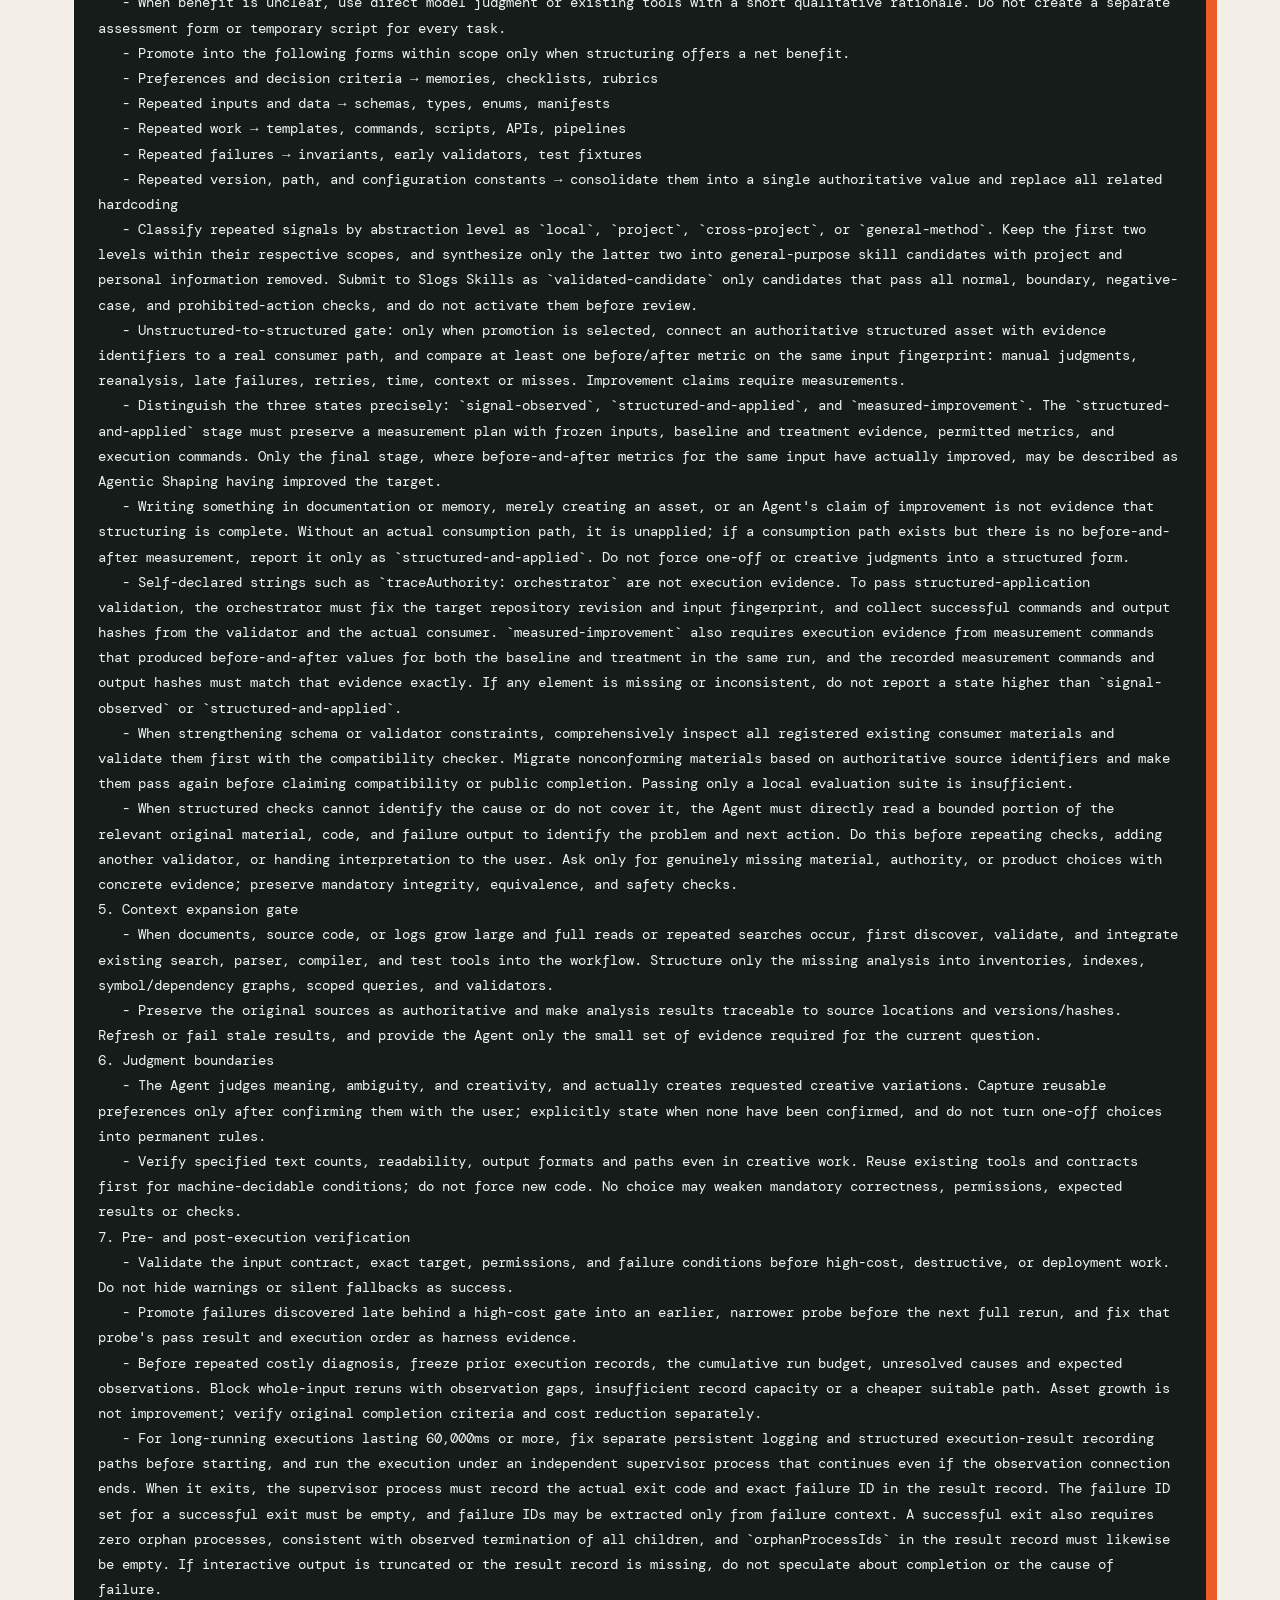
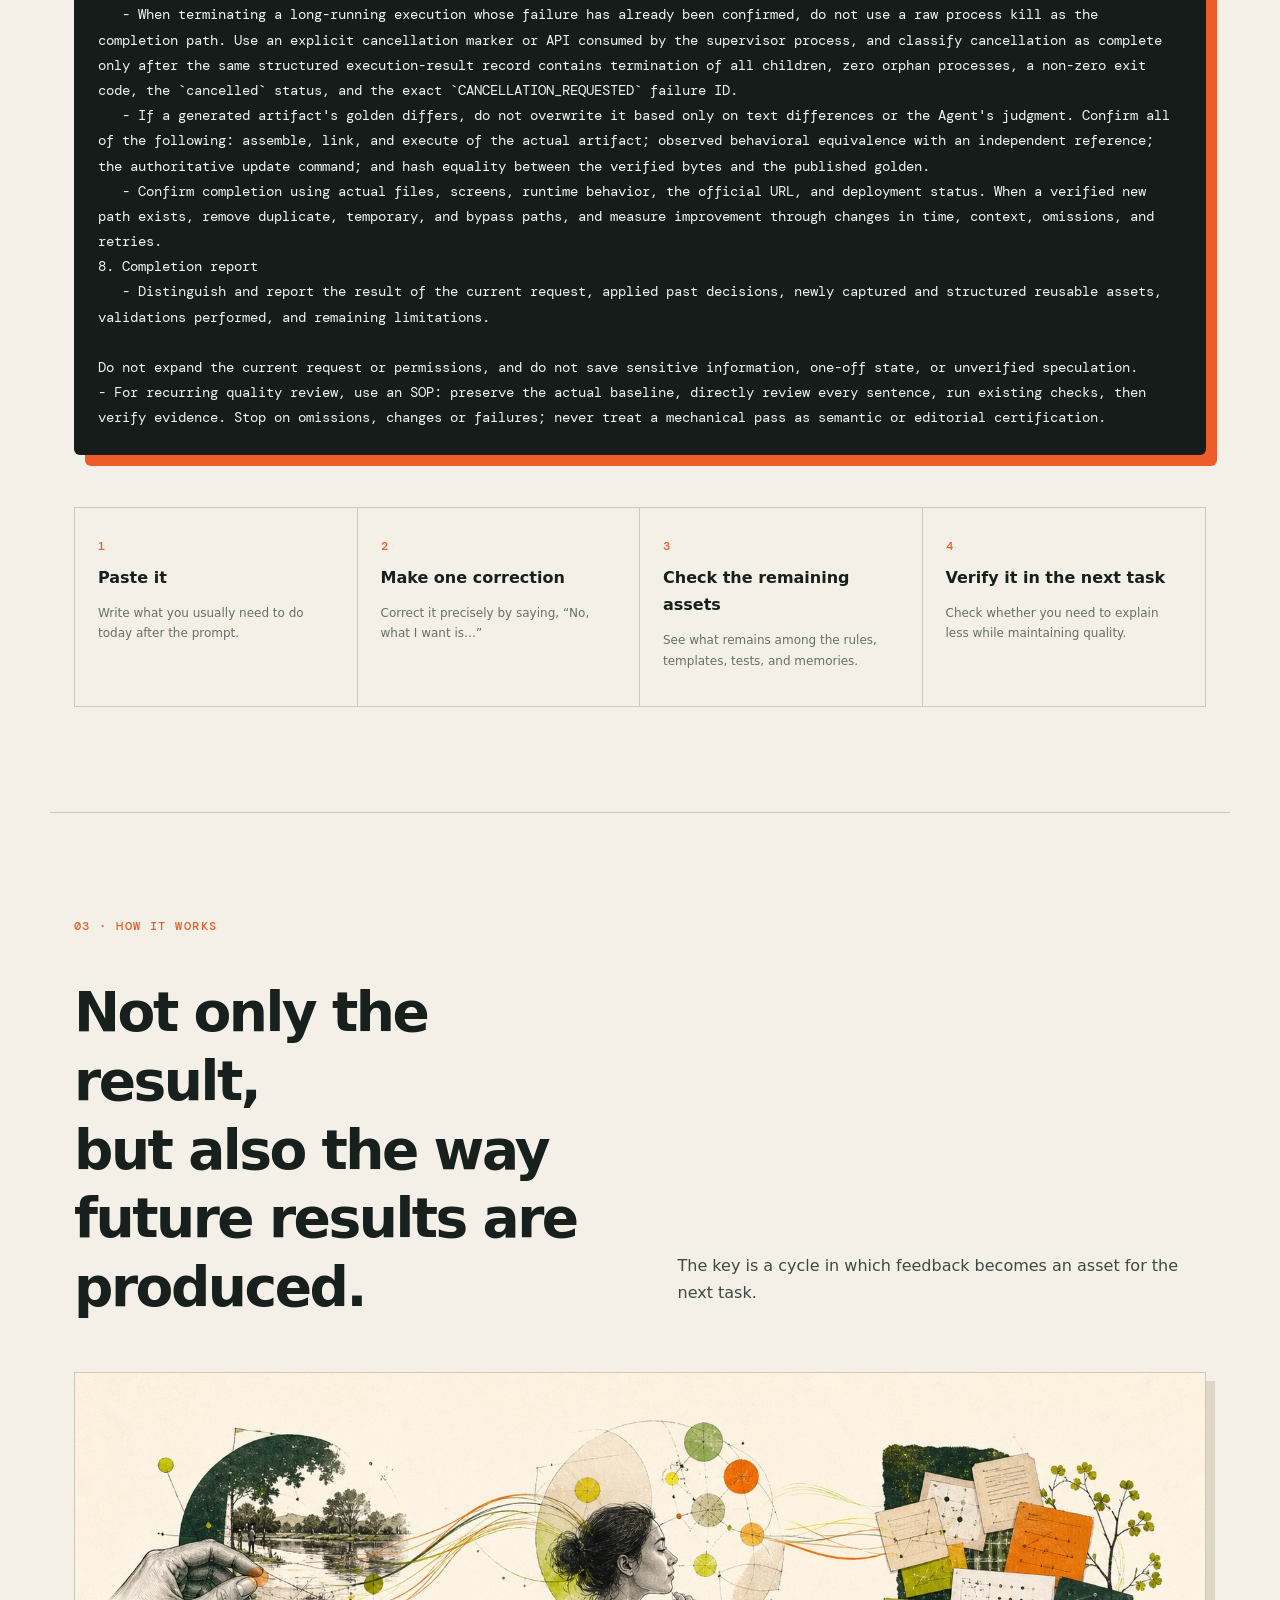
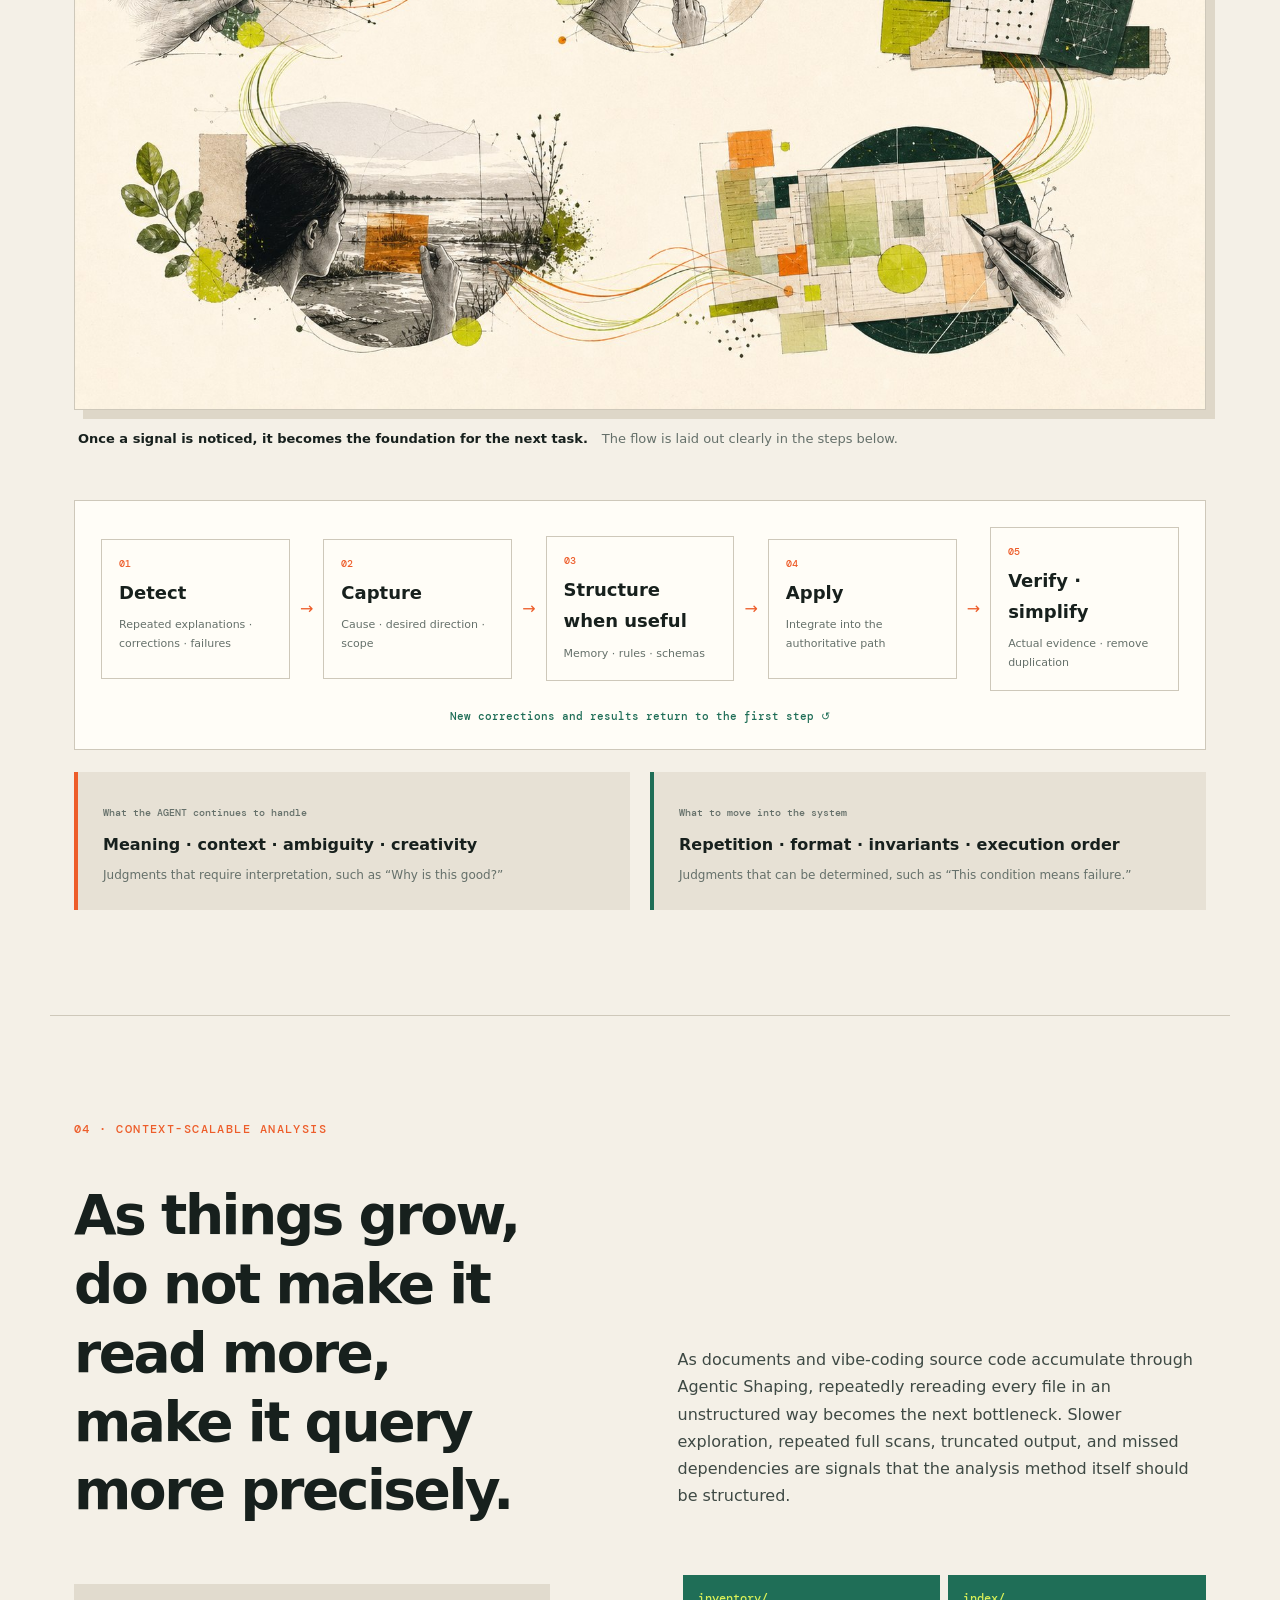
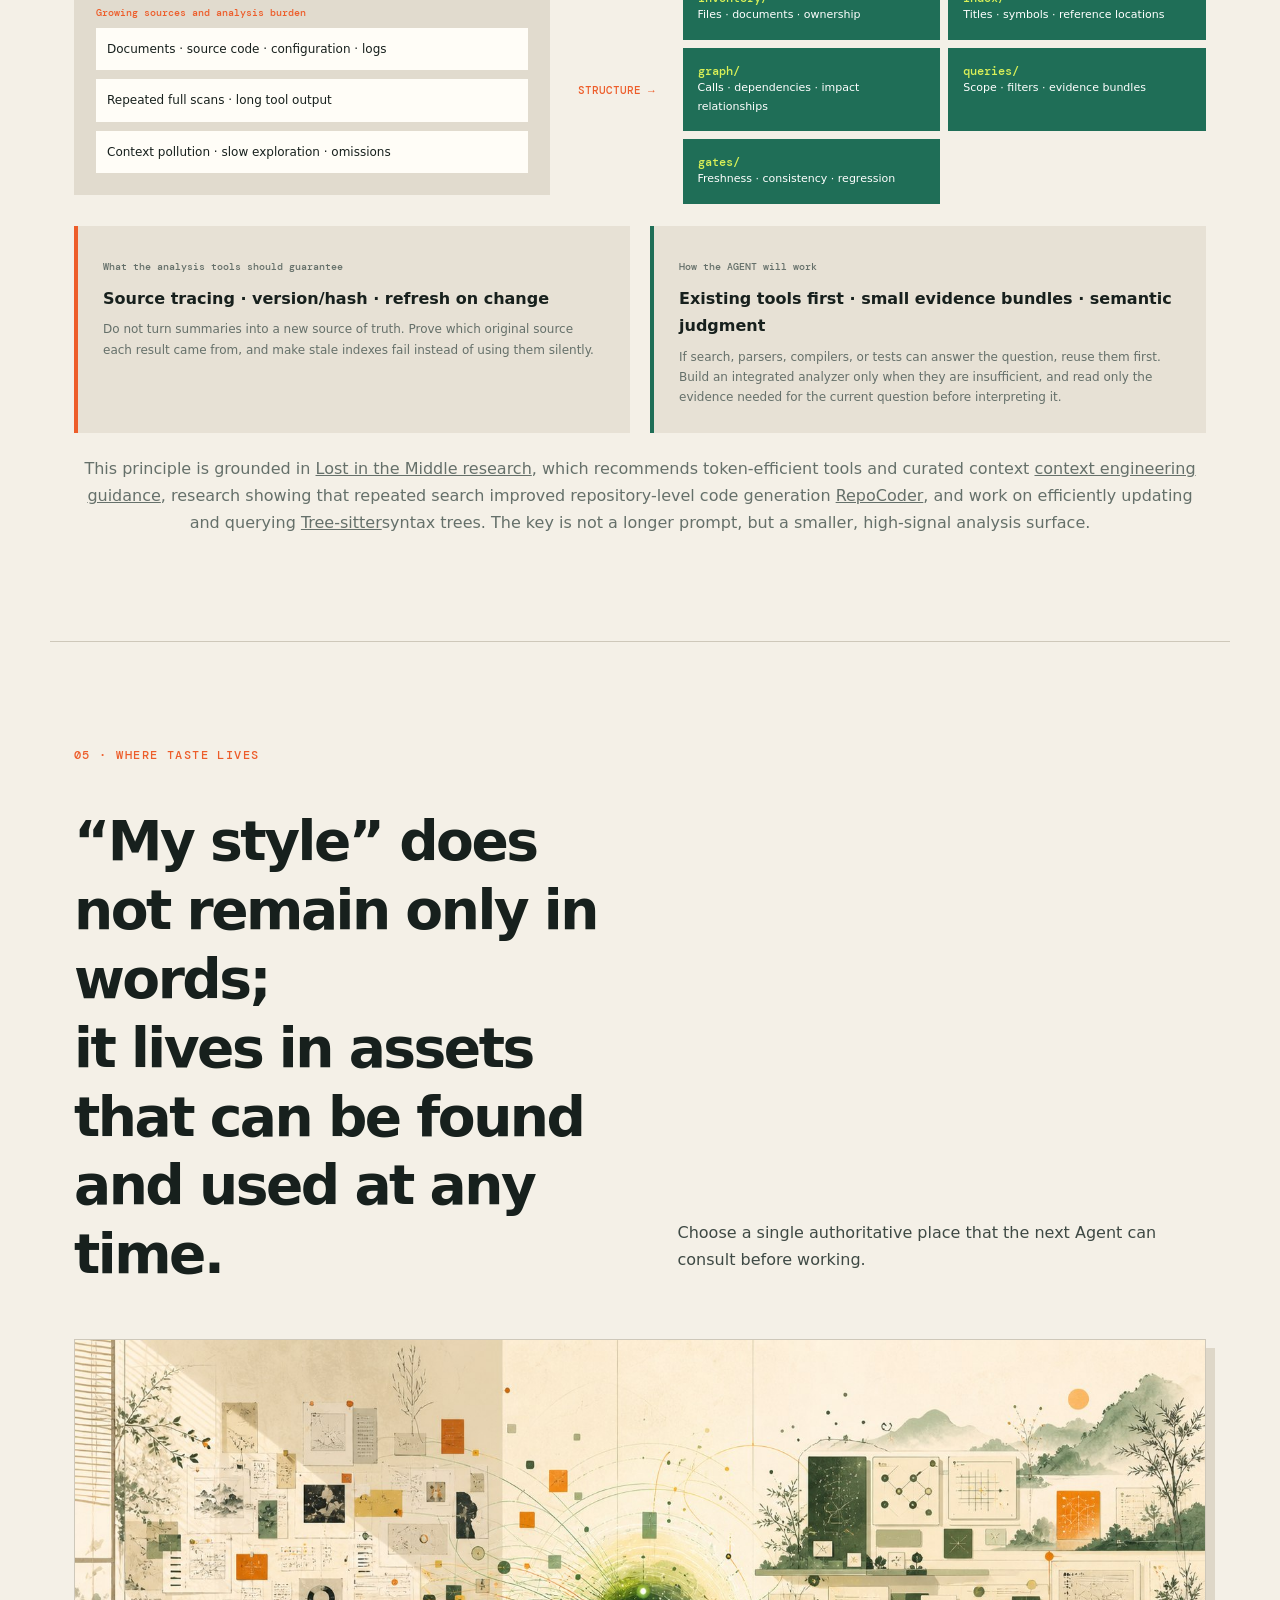
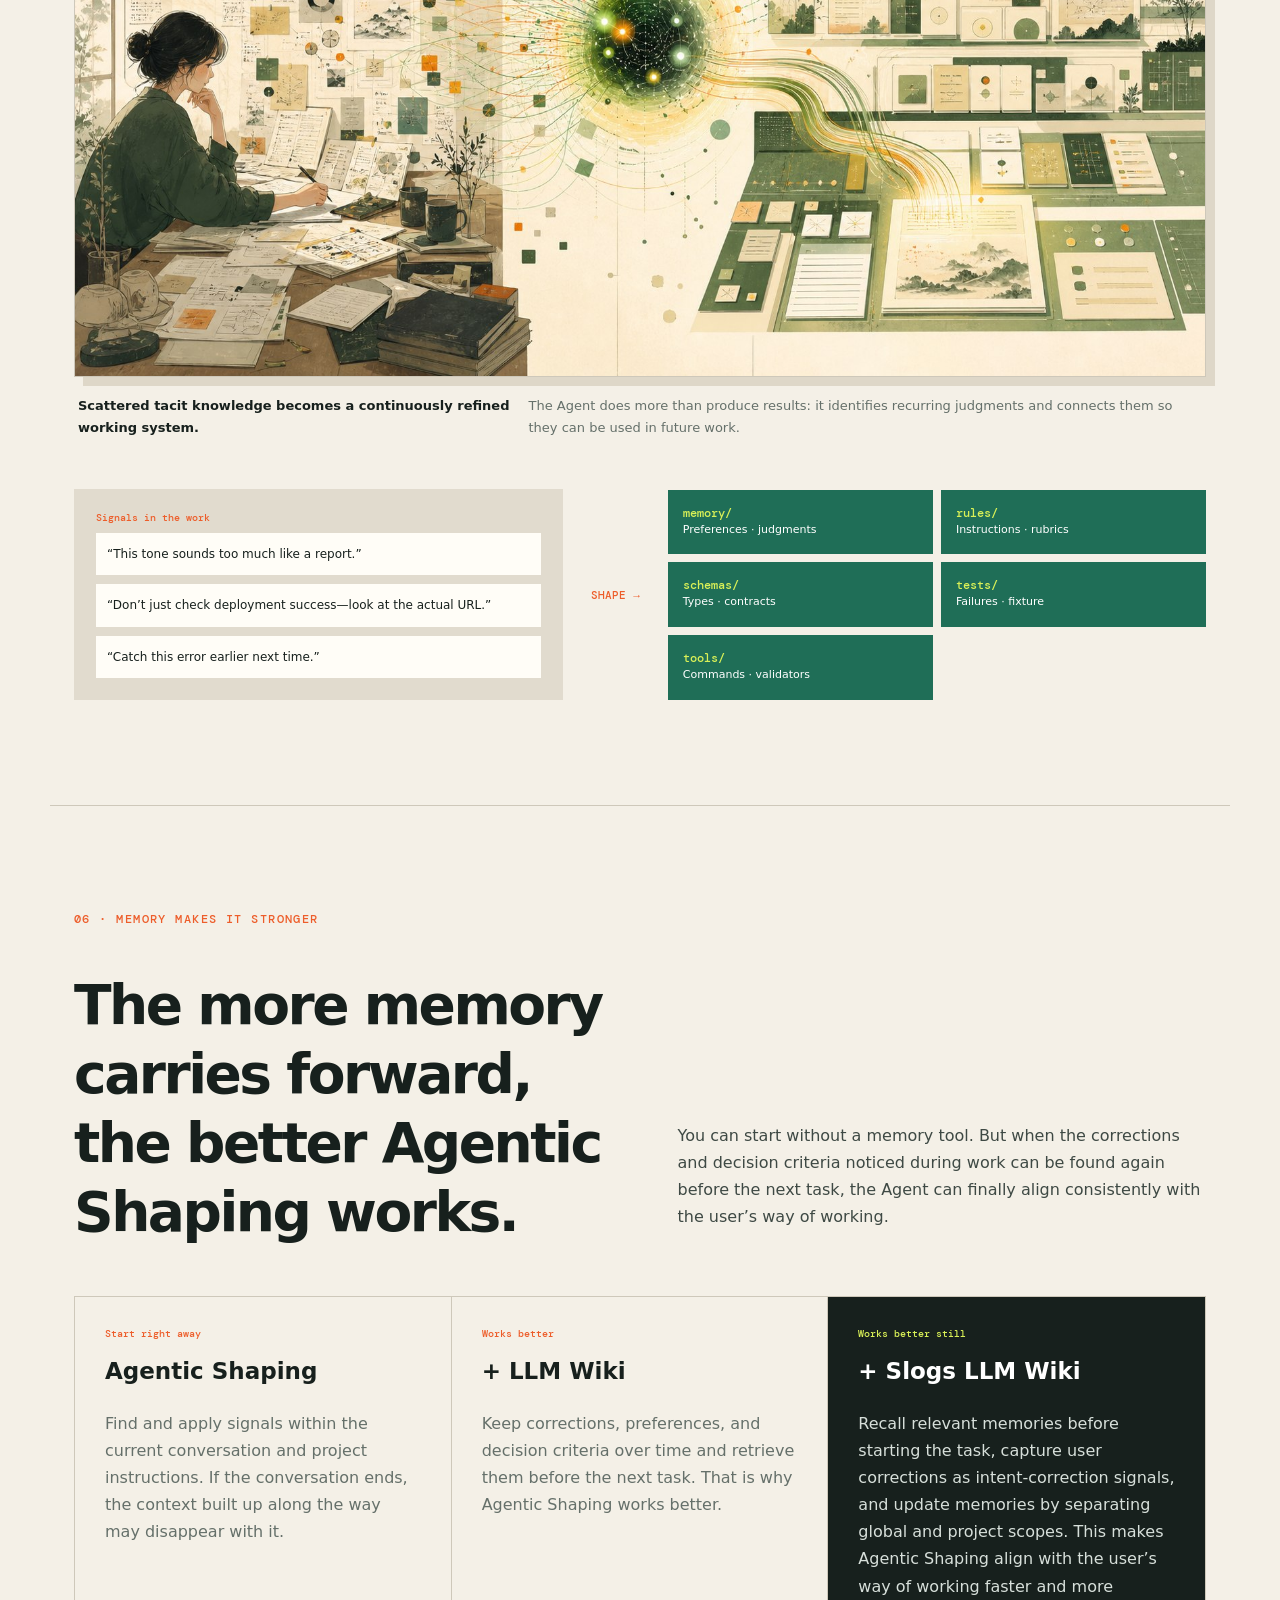
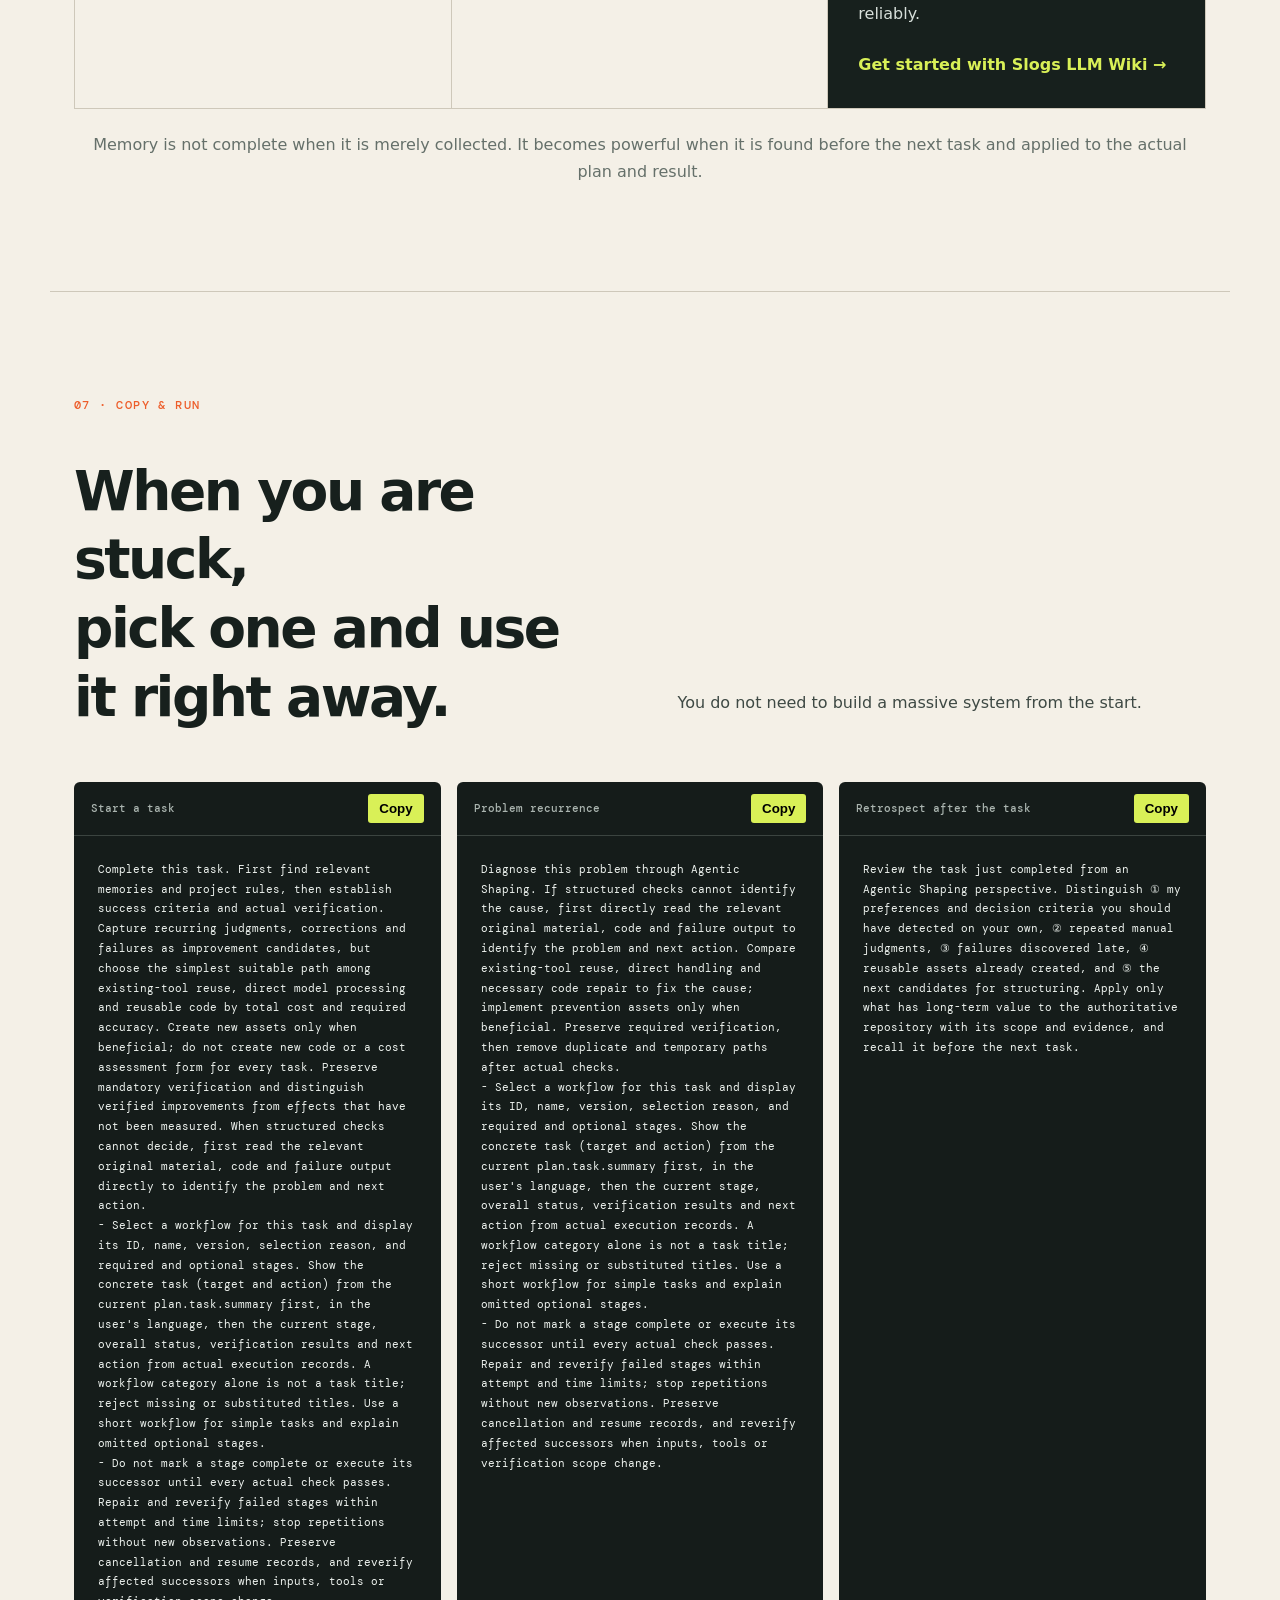
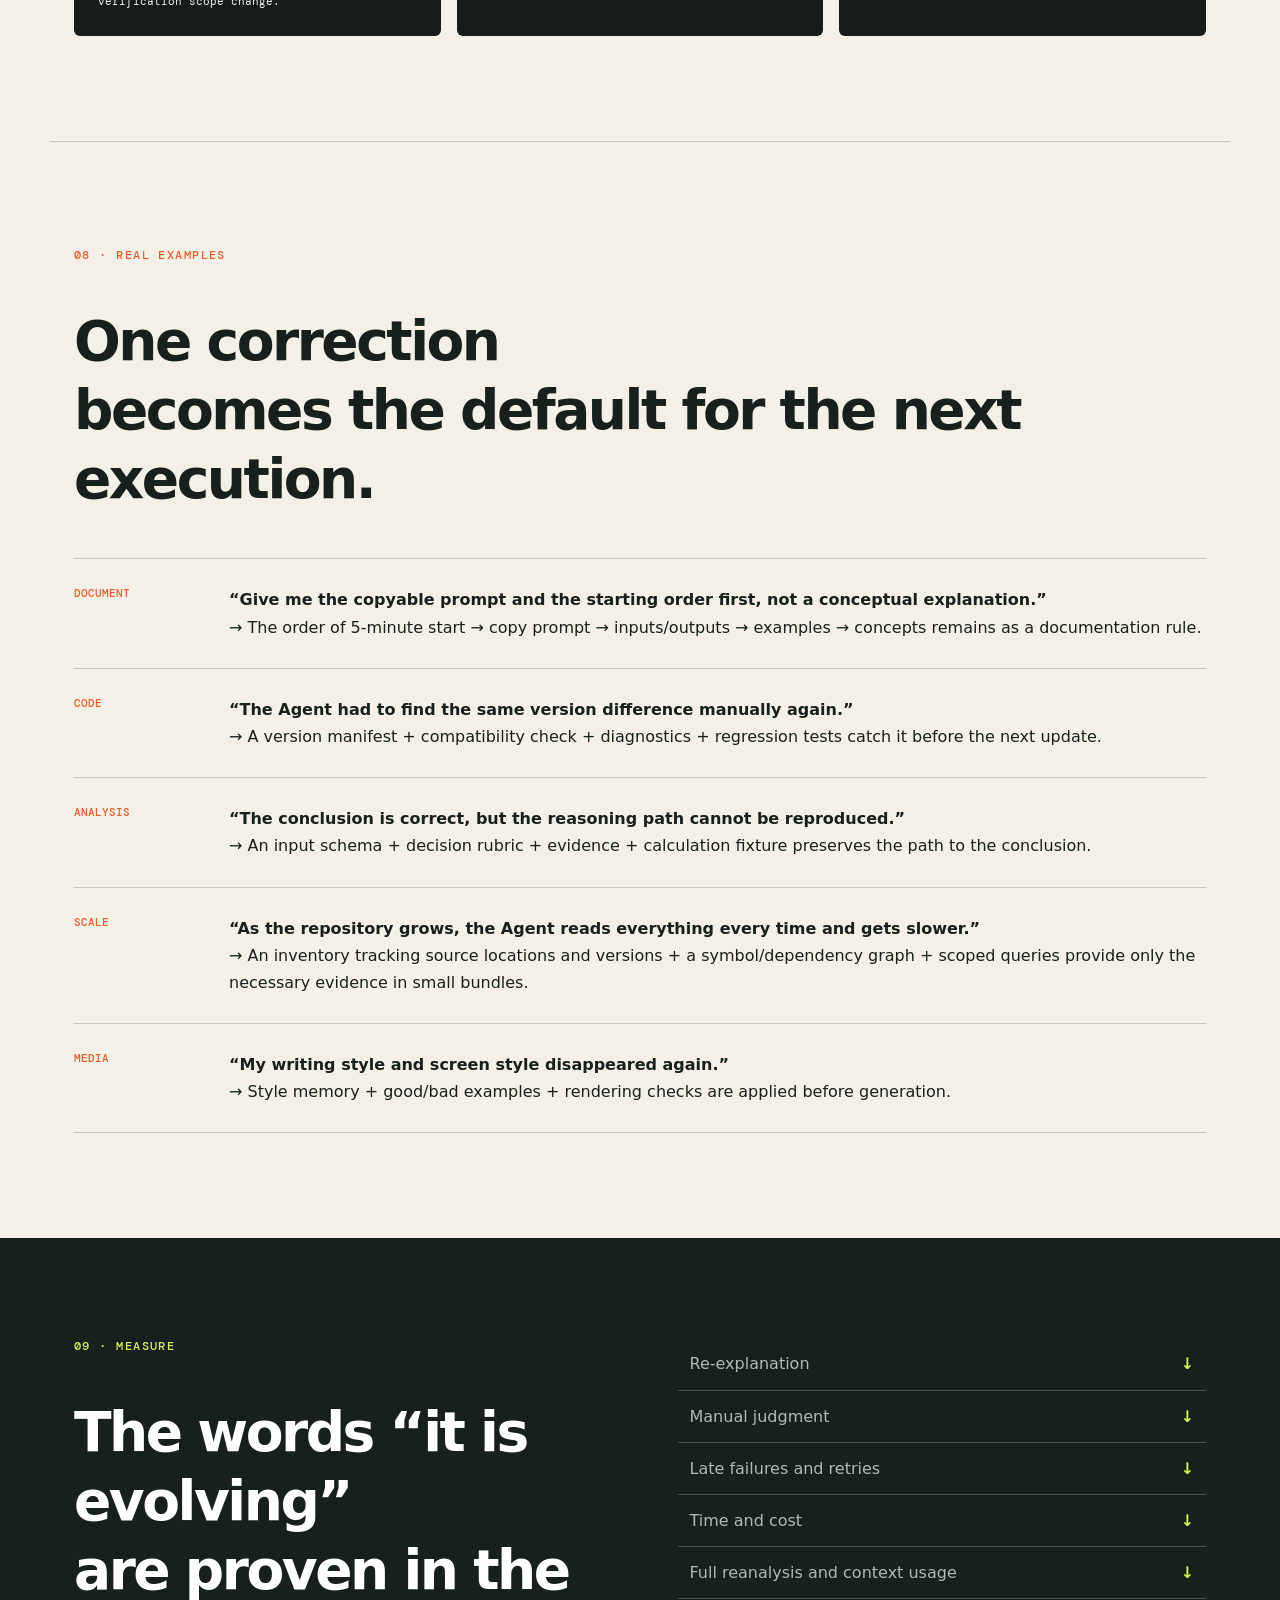
==== commit b3adf263: "Publish GPT-6.1 Terra paired execution comparison" ====
--- a/index.html
+++ b/index.html
@@ -3,7 +3,7 @@
   <head>
     <meta charset="utf-8" />
     <meta name="viewport" content="width=device-width,initial-scale=1" />
-    <meta name="publication-contract" content="AS-PS-001;version=0.8.2;policy=2026.11.20.1;AS-WF-001=27/27;status=behavior-verified;limitation=tested-runner-only-no-semantic-certification-or-universal-host-enforcement" />
+    <meta name="publication-contract" content="AS-PS-001;version=0.8.3;policy=2026.11.20.1;AS-WF-001=27/27;status=behavior-verified;limitation=tested-runner-only-no-semantic-certification-or-universal-host-enforcement" />
     <meta name="site-root" content="./" />
     <link rel="canonical" href="https://agentic-shaping.slogs.dev/" />
     <link rel="alternate" hreflang="en" href="https://agentic-shaping.slogs.dev/" />
@@ -11,7 +11,7 @@
     <link rel="alternate" hreflang="ja" href="https://agentic-shaping.slogs.dev/ja/" />
     <link rel="alternate" hreflang="zh-Hans" href="https://agentic-shaping.slogs.dev/zh/" />
     <link rel="alternate" hreflang="x-default" href="https://agentic-shaping.slogs.dev/" />
-    <meta name="application-version" content="v0.8.2" />
+    <meta name="application-version" content="v0.8.3" />
     <title>Agentic Shaping — An AI Work Method That Evolves</title>
     <meta
       name="description"
@@ -27,7 +27,7 @@
       href="https://fonts.googleapis.com/css2?family=DM+Mono:wght@400;500&family=Noto+Sans+JP:wght@400;500;600;700;800;900&family=Noto+Sans+KR:wght@400;500;600;700;800;900&family=Noto+Sans+SC:wght@400;500;600;700;800;900&display=swap"
       rel="stylesheet"
     />
-    <link rel="stylesheet" href="./site-assets/styles.fe8823006d26.css" />
+    <link rel="stylesheet" href="./site-assets/styles.47088961f92a.css" />
   </head>
   <body data-locale="en">
     <div class="progress"><span id="progressBar"></span></div>
@@ -35,7 +35,7 @@
       <nav>
         <a class="brand" href="#top"
           ><b>AS</b><span>AGENTIC SHAPING</span
-          ><span class="site-version" data-site-version>v0.8.2</span
+          ><span class="site-version" data-site-version>v0.8.3</span
         ></a>
         <div>
           <a href="#start">Start in 5 minutes</a><a href="#loop">How it works</a
@@ -135,7 +135,7 @@
             ><button type="button" data-copy="starter">Copy</button>
           </div>
           <pre id="starter">
-Agentic Shaping v0.8.2
+Agentic Shaping v0.8.3
 
 Apply Agentic Shaping to this task.
 - Select a workflow for this task and display its ID, name, version, selection reason, and required and optional stages. Show the concrete task (target and action) from the current plan.task.summary first, in the user's language, then the current stage, overall status, verification results and next action from actual execution records. A workflow category alone is not a task title; reject missing or substituted titles. Use a short workflow for simple tasks and explain omitted optional stages.
@@ -497,6 +497,25 @@
             We did not mix general task capability with the triggering of Agentic Shaping. We gave both groups the same current task and included the exact public prompt only in the treatment group. With current-task completion and safety protected by separate gates, we scored whether signal capture, formalization, and improvement of the next execution were actually added.
           </p>
         </div>
+        <section id="terra-validation">
+          <h3>Real code comparison with GPT-6.1 Terra</h3>
+          <p>The same three tasks ran once in each condition. The baseline received the task alone. The shaped arm also received the public Agentic Shaping v0.8.2 prompt. Both used GPT-6.1 Terra High and edited real files in isolated workspaces.</p>
+          <div class="eval-grid">
+            <article><small>Functional checks</small><strong>24/24 <i>↔</i> 24/24</strong><p>Baseline on the left, shaped on the right. Each task had eight functional checks fixed before the runs.</p></article>
+            <article><small>Regression tests that caught the original defect</small><strong>3/3 <i>↔</i> 3/3</strong><p>A task counted when all model-written tests passed with the fix and at least one failed with the original code.</p></article>
+            <article><small>Functional scores by task</small>
+              <ul>
+                <li>Localized release validation <b>8/8 ↔ 8/8</b></li>
+                <li>Atomic transaction replay <b>8/8 ↔ 8/8</b></li>
+                <li>Incremental build planning <b>8/8 ↔ 8/8</b></li>
+              </ul>
+            </article>
+          </div>
+          <p>On functional scores, the shaped condition won 0, tied 3, and lost 0 tasks.</p>
+          <p>Neither condition used personal work memory. The results describe what was observed on these three tasks with this model configuration.</p>
+          <p><a href="./evals/terra-paired/results.json">Per-check results</a> · <a href="./evals/terra-paired/README.md">Tasks and replay</a></p>
+        </section>
+        <h3>Earlier validation · GPT-5.6 Luna Max</h3>
         <div class="eval-grid">
           <article class="activation-result">
             <small>AGENTIC SHAPING ACTIVATION · 26 PAIRED SCENARIOS · 52 AGENT RUNS</small>
@@ -554,7 +573,7 @@
             <div>
               <small>CONFIRMED FINAL POLICY SYNC</small>
               <strong>90% <i>→</i> 100%</strong>
-              <span class="policy-version">HOMEPAGE v0.8.2 ↔ SLOGS 2026.11.20.1</span>
+              <span class="policy-version">HOMEPAGE v0.8.3 ↔ SLOGS 2026.11.20.1</span>
               <p>
                 We synchronized the confirmed behavioral contract from the homepage’s final prompt with the Korean and English Slogs LLM Wiki runtime policies. Across five live-policy pair regressions and 10 Luna Max runs, distinctive behaviors improved from 18/20 → 20/20, with 0 prohibited behaviors.
               </p>
@@ -660,7 +679,7 @@
     </main>
     <footer>
       <b>AS</b><strong>AGENTIC SHAPING</strong
-      ><span class="site-version" data-site-version>v0.8.2</span>
+      ><span class="site-version" data-site-version>v0.8.3</span>
       <p>The Agent discovers it first and evolves in my way.</p>
       <a href="https://github.com/dimohy/agentic-shaping">GitHub ↗</a>
     </footer>
--- a/site-assets/styles.47088961f92a.css
+++ b/site-assets/styles.47088961f92a.css
@@ -0,0 +1,1011 @@
+:root {
+  --paper: #f4f0e7;
+  --ink: #17201d;
+  --muted: #65706a;
+  --line: #cec8ba;
+  --orange: #ed5d2a;
+  --green: #1f6e57;
+  --lime: #d9f057;
+  --white: #fffdf7;
+  --header-height: 70px;
+  --mono: "DM Mono", monospace;
+  --sans: "Noto Sans KR", "Noto Sans JP", "Noto Sans SC", sans-serif;
+}
+html[lang="en"] {
+  --sans: system-ui, -apple-system, "Segoe UI", sans-serif;
+}
+html[lang="ja"] {
+  --sans: "Noto Sans JP", "Noto Sans KR", sans-serif;
+}
+html[lang="zh-Hans"] {
+  --sans: "Noto Sans SC", "Noto Sans KR", sans-serif;
+}
+* {
+  box-sizing: border-box;
+}
+html {
+  scroll-behavior: smooth;
+}
+body {
+  margin: 0;
+  background: var(--paper);
+  color: var(--ink);
+  font-family: var(--sans);
+  line-height: 1.7;
+}
+html[lang="ko"] body {
+  /* Keep Korean words intact; wrap only at whitespace or explicit breaks. */
+  word-break: keep-all;
+  overflow-wrap: normal;
+}
+a {
+  color: inherit;
+}
+.progress {
+  position: fixed;
+  z-index: 99;
+  top: 0;
+  width: 100%;
+  height: 3px;
+}
+.progress span {
+  display: block;
+  width: 0;
+  height: 100%;
+  background: var(--orange);
+}
+header {
+  position: sticky;
+  top: 0;
+  z-index: 30;
+  background: #f4f0e7e8;
+  border-bottom: 1px solid #17201d20;
+  backdrop-filter: blur(14px);
+}
+nav {
+  width: 100%;
+  max-width: 1440px;
+  height: 70px;
+  margin: auto;
+  padding: 0 24px;
+  display: flex;
+  align-items: center;
+  flex-wrap: nowrap;
+  gap: 20px;
+}
+nav > div {
+  display: flex;
+  flex-wrap: nowrap;
+  gap: 18px;
+  margin-left: auto;
+}
+nav > div:not(.language-switcher) {
+  flex-shrink: 0;
+}
+.language-switcher {
+  flex-shrink: 0;
+  gap: 4px;
+  margin-left: 0;
+  padding: 3px;
+  border: 1px solid var(--line);
+  border-radius: 999px;
+  background: var(--white);
+}
+.language-switcher a {
+  min-width: 28px;
+  padding: 3px 6px;
+  border-radius: 999px;
+  text-align: center;
+  white-space: nowrap;
+  line-height: 1.4;
+  font: 500 9px var(--mono);
+  color: var(--muted);
+}
+.language-switcher a.active {
+  background: var(--ink);
+  color: var(--lime);
+}
+nav a {
+  text-decoration: none;
+  font-size: 13px;
+  font-weight: 700;
+  white-space: nowrap;
+}
+.brand {
+  display: flex;
+  flex-shrink: 0;
+  align-items: center;
+  white-space: nowrap;
+  font: 500 13px var(--mono);
+}
+.brand b,
+footer > b {
+  display: inline-grid;
+  place-items: center;
+  width: 34px;
+  height: 34px;
+  margin-right: 8px;
+  border-radius: 50%;
+  background: var(--ink);
+  color: var(--lime);
+}
+.site-version {
+  display: inline-flex;
+  align-items: center;
+  min-height: 22px;
+  margin-left: 8px;
+  padding: 2px 8px;
+  border: 1px solid var(--line);
+  border-radius: 999px;
+  background: #e7e1d5;
+  color: var(--muted);
+  font: 500 10px var(--mono);
+  letter-spacing: 0.04em;
+}
+.pill {
+  display: inline-flex;
+  flex-shrink: 0;
+  align-items: center;
+  padding: 9px 15px;
+  border-radius: 30px;
+  background: var(--ink);
+  color: white;
+}
+.hero {
+  max-width: 1180px;
+  min-height: calc(100vh - var(--header-height));
+  min-height: calc(100dvh - var(--header-height));
+  margin: auto;
+  padding: clamp(62px, 7vh, 88px) 24px 28px;
+  display: grid;
+  grid-template-columns: 1.1fr 0.9fr;
+  gap: 75px;
+  align-items: center;
+}
+.eyebrow,
+.no {
+  font: 500 12px var(--mono);
+  letter-spacing: 0.12em;
+  color: var(--orange);
+}
+h1 {
+  font-size: clamp(48px, 6vw, 80px);
+  line-height: 1.08;
+  letter-spacing: -0.055em;
+  margin: 18px 0 28px;
+}
+h1 em {
+  font-style: normal;
+  color: var(--green);
+}
+h2 {
+  font-size: clamp(34px, 4.3vw, 57px);
+  line-height: 1.25;
+  letter-spacing: -0.045em;
+  margin: 0;
+}
+.lead {
+  font-size: 19px;
+  color: #3c4742;
+}
+.button {
+  display: inline-block;
+  margin-top: 18px;
+  padding: 13px 20px;
+  border-radius: 4px;
+  background: var(--orange);
+  color: white;
+  text-decoration: none;
+  font-weight: 800;
+}
+.micro {
+  font-size: 12px;
+  color: var(--muted);
+  margin-top: 24px;
+}
+.fit {
+  padding: 28px;
+  background: var(--white);
+  border: 1px solid var(--line);
+  box-shadow: 13px 13px #ded7c8;
+}
+.fit article {
+  padding: 24px;
+  background: var(--ink);
+  color: white;
+  border-radius: 5px;
+}
+.fit article.agent {
+  background: var(--green);
+}
+.fit article small {
+  font: 500 11px var(--mono);
+  color: var(--lime);
+}
+.fit article b,
+.fit article span {
+  display: block;
+}
+.fit article b {
+  margin: 7px 0;
+  font-size: 18px;
+}
+.fit article span {
+  font-size: 12px;
+  color: #ffffffb5;
+}
+.fit > p {
+  text-align: center;
+  color: var(--orange);
+  font-size: 12px;
+  font-weight: 800;
+}
+.meter {
+  display: grid;
+  grid-template-columns: auto 1fr auto;
+  gap: 10px;
+  align-items: center;
+  margin-top: 22px;
+  font-size: 10px;
+}
+.meter i {
+  height: 7px;
+  background: #ddd6c8;
+  border-radius: 5px;
+  overflow: hidden;
+}
+.meter i b {
+  display: block;
+  width: 80%;
+  height: 100%;
+  background: var(--lime);
+}
+.section {
+  max-width: 1180px;
+  margin: auto;
+  padding: 105px 24px;
+  border-top: 1px solid var(--line);
+}
+.no {
+  margin: 0 0 44px;
+}
+.split,
+.head {
+  display: grid;
+  grid-template-columns: 1fr 1fr;
+  gap: 75px;
+}
+.head {
+  align-items: end;
+  margin-bottom: 50px;
+}
+.head p,
+.prose {
+  color: #3e4944;
+}
+.prose {
+  font-size: 17px;
+}
+.shift {
+  margin-top: 65px;
+  padding: 30px;
+  display: grid;
+  grid-template-columns: 1fr auto 1fr;
+  gap: 25px;
+  background: var(--ink);
+  color: white;
+}
+.shift div {
+  display: flex;
+  flex-direction: column;
+}
+.shift small {
+  font: 500 11px var(--mono);
+  color: var(--lime);
+}
+.shift b {
+  margin-top: 8px;
+  font-size: 20px;
+}
+.prompt {
+  background: #151c1a;
+  color: #eef3ef;
+  border-radius: 6px;
+  overflow: hidden;
+}
+.prompt > div {
+  display: flex;
+  justify-content: space-between;
+  align-items: center;
+  padding: 12px 17px;
+  border-bottom: 1px solid #3b4440;
+  font: 500 11px var(--mono);
+  color: #aab4af;
+}
+.prompt button {
+  border: 0;
+  border-radius: 3px;
+  background: var(--lime);
+  padding: 7px 11px;
+  font-weight: 800;
+  cursor: pointer;
+}
+.prompt pre {
+  margin: 0;
+  padding: 24px;
+  white-space: pre-wrap;
+  font: 400 13px/1.8 var(--mono);
+}
+.featured {
+  box-shadow: 11px 11px var(--orange);
+}
+.featured pre {
+  font-size: 14px;
+}
+.steps {
+  display: grid;
+  grid-template-columns: repeat(4, 1fr);
+  margin-top: 52px;
+  border: 1px solid var(--line);
+}
+.steps article {
+  padding: 23px;
+  border-right: 1px solid var(--line);
+}
+.steps article:last-child {
+  border: 0;
+}
+.steps b {
+  color: var(--orange);
+  font: 500 12px var(--mono);
+}
+.steps strong {
+  display: block;
+  margin: 6px 0;
+}
+.steps p {
+  font-size: 12px;
+  color: var(--muted);
+}
+.loop {
+  display: grid;
+  grid-template-columns: 1fr auto 1fr auto 1fr auto 1fr auto 1fr;
+  gap: 10px;
+  align-items: center;
+  padding: 26px;
+  background: var(--white);
+  border: 1px solid var(--line);
+}
+.loop article {
+  min-height: 140px;
+  padding: 17px;
+  border: 1px solid var(--line);
+  display: flex;
+  flex-direction: column;
+}
+.loop article small {
+  font: 500 10px var(--mono);
+  color: var(--orange);
+}
+.loop article b {
+  font-size: 18px;
+  margin: 8px 0;
+}
+.loop article span {
+  font-size: 11px;
+  color: var(--muted);
+}
+.loop i {
+  font-style: normal;
+  color: var(--orange);
+}
+.loop > p {
+  grid-column: 1/-1;
+  text-align: center;
+  margin: 8px 0 0;
+  color: var(--green);
+  font: 500 11px var(--mono);
+}
+.boundary {
+  display: grid;
+  grid-template-columns: 1fr 1fr;
+  gap: 20px;
+  margin-top: 22px;
+}
+.boundary article {
+  padding: 25px;
+  background: #e7e1d5;
+  border-left: 4px solid var(--orange);
+}
+.boundary article:last-child {
+  border-color: var(--green);
+}
+.boundary small {
+  font: 500 10px var(--mono);
+  color: var(--muted);
+}
+.boundary b {
+  display: block;
+  margin: 7px 0;
+}
+.boundary p {
+  margin: 0;
+  font-size: 12px;
+  color: var(--muted);
+}
+.assets {
+  display: grid;
+  grid-template-columns: 1fr auto 1.1fr;
+  gap: 28px;
+  align-items: center;
+}
+.assets > div:first-child {
+  padding: 22px;
+  background: #e1dbce;
+  display: flex;
+  flex-direction: column;
+  gap: 9px;
+}
+.assets small {
+  font: 500 10px var(--mono);
+  color: var(--orange);
+}
+.assets > div:first-child span {
+  padding: 11px;
+  background: var(--white);
+  font-size: 12px;
+}
+.assets > b {
+  font: 500 11px var(--mono);
+  color: var(--orange);
+}
+.memory-ladder {
+  display: grid;
+  grid-template-columns: repeat(3, 1fr);
+  border: 1px solid var(--line);
+}
+.memory-ladder article {
+  min-height: 285px;
+  padding: 30px;
+  border-right: 1px solid var(--line);
+  display: flex;
+  flex-direction: column;
+}
+.memory-ladder article:last-child {
+  border-right: 0;
+}
+.memory-ladder small {
+  font: 500 10px var(--mono);
+  color: var(--orange);
+}
+.memory-ladder strong {
+  margin: 12px 0 18px;
+  font-size: 23px;
+}
+.memory-ladder p {
+  margin: 0;
+  color: var(--muted);
+}
+.memory-ladder .featured-memory {
+  background: var(--ink);
+  color: white;
+}
+.memory-ladder .featured-memory small {
+  color: var(--lime);
+}
+.memory-ladder .featured-memory p {
+  color: #d7dfda;
+}
+.memory-ladder a {
+  width: fit-content;
+  margin-top: auto;
+  padding-top: 24px;
+  color: var(--lime);
+  font-weight: 800;
+  text-decoration: none;
+}
+.memory-note {
+  margin: 22px 0 0;
+  color: var(--muted);
+  text-align: center;
+}
+.boxes {
+  display: grid;
+  grid-template-columns: 1fr 1fr;
+  gap: 8px;
+}
+.boxes span {
+  padding: 15px;
+  background: var(--green);
+  color: white;
+  font-size: 11px;
+}
+.boxes span b {
+  display: block;
+  color: var(--lime);
+  font: 500 12px var(--mono);
+}
+.prompt-grid {
+  display: grid;
+  grid-template-columns: repeat(3, 1fr);
+  gap: 16px;
+}
+.prompt-grid pre {
+  font-size: 11px;
+}
+.examples {
+  margin-top: 45px;
+  border-top: 1px solid var(--line);
+}
+.examples article {
+  display: grid;
+  grid-template-columns: 130px 1fr;
+  gap: 25px;
+  padding: 27px 0;
+  border-bottom: 1px solid var(--line);
+}
+.examples small {
+  color: var(--orange);
+  font: 500 11px var(--mono);
+}
+.examples p {
+  margin: 0;
+}
+.score {
+  padding: 100px max(24px, calc((100vw - 1132px) / 2));
+  background: var(--ink);
+  color: white;
+  display: grid;
+  grid-template-columns: 1fr 1fr;
+  gap: 75px;
+}
+.score .no {
+  color: var(--lime);
+}
+.score div:last-child p {
+  display: flex;
+  justify-content: space-between;
+  padding: 12px;
+  border-bottom: 1px solid #46504c;
+  margin: 0;
+  color: #b0b9b4;
+}
+.score div:last-child b {
+  color: var(--lime);
+}
+.visual {
+  max-width: 1180px;
+  margin: 0 auto 90px;
+  padding: 0 24px;
+}
+.visual img {
+  display: block;
+  width: 100%;
+  height: auto;
+  border: 1px solid var(--line);
+  box-shadow: 13px 13px #ded7c8;
+}
+.visual figcaption {
+  display: flex;
+  gap: 14px;
+  align-items: baseline;
+  padding: 18px 4px 0;
+  color: var(--muted);
+  font-size: 13px;
+}
+.visual figcaption b {
+  color: var(--ink);
+}
+.visual figcaption span {
+  margin-left: auto;
+  font: 500 10px var(--mono);
+  white-space: nowrap;
+}
+.inline-visual {
+  padding: 0;
+  margin: 0 0 50px;
+}
+.inline-visual img {
+  box-shadow: 9px 9px #ded7c8;
+}
+#terra-validation {
+  margin-bottom: 36px;
+  scroll-margin-top: 90px;
+}
+#terra-validation h3 {
+  margin-bottom: 12px;
+  font-size: clamp(25px, 3vw, 36px);
+}
+#terra-validation .eval-grid strong {
+  font-size: clamp(22px, 2.45vw, 34px);
+}
+#terra-validation a {
+  text-decoration: underline;
+  text-underline-offset: 0.2em;
+}
+.eval-grid {
+  display: grid;
+  grid-template-columns: 1fr 1fr;
+  gap: 20px;
+}
+.eval-grid article {
+  padding: 30px;
+  background: var(--ink);
+  color: white;
+}
+.eval-grid .activation-result {
+  grid-column: 1 / -1;
+}
+.eval-grid small {
+  font: 500 10px var(--mono);
+  color: var(--lime);
+}
+.eval-grid strong {
+  display: block;
+  margin: 12px 0;
+  font: 500 clamp(36px, 5vw, 60px) var(--mono);
+}
+.eval-grid strong i {
+  font-style: normal;
+  color: var(--orange);
+}
+.eval-grid p {
+  color: #c5cdc9;
+  font-size: 13px;
+}
+.eval-examples {
+  display: grid;
+  grid-template-columns: repeat(3, 1fr);
+  margin-top: 20px;
+  border: 1px solid var(--line);
+}
+.eval-examples article {
+  padding: 22px;
+  border-right: 1px solid var(--line);
+}
+.eval-examples article:last-child {
+  border: 0;
+}
+.eval-examples small,
+.validation-evolution > small {
+  font: 500 10px var(--mono);
+  color: var(--orange);
+}
+.eval-examples b {
+  display: block;
+  margin: 8px 0;
+  font: 500 26px var(--mono);
+}
+.eval-examples p {
+  margin: 0;
+  color: var(--muted);
+  font-size: 12px;
+}
+.validation-evolution {
+  margin-top: 24px;
+  padding: clamp(24px, 4vw, 44px);
+  background: var(--white);
+  border: 1px solid var(--line);
+}
+.validation-evolution h3 {
+  margin: 10px 0 14px;
+  font-size: clamp(28px, 4vw, 46px);
+  line-height: 1.05;
+}
+.validation-evolution > p {
+  max-width: 900px;
+  color: var(--muted);
+}
+.validation-evolution ol {
+  display: grid;
+  grid-template-columns: repeat(4, 1fr);
+  gap: 1px;
+  margin: 24px 0 0;
+  padding: 1px;
+  list-style: none;
+  background: var(--line);
+}
+.validation-evolution li {
+  display: grid;
+  gap: 7px;
+  padding: 18px;
+  background: var(--paper);
+}
+.validation-evolution li b {
+  font: 500 11px var(--mono);
+  color: var(--green);
+}
+.validation-evolution li span {
+  font-size: 12px;
+}
+.policy-sync {
+  display: grid;
+  grid-template-columns: minmax(0, 0.9fr) minmax(0, 1.1fr);
+  gap: 26px;
+  margin-top: 24px;
+  padding: 24px;
+  background: var(--ink);
+  color: white;
+}
+.policy-sync small {
+  font: 500 10px var(--mono);
+  color: var(--lime);
+}
+.policy-sync strong {
+  display: block;
+  margin: 10px 0;
+  font: 500 clamp(24px, 3vw, 36px) var(--mono);
+}
+.policy-sync strong i {
+  font-style: normal;
+  color: var(--orange);
+}
+.policy-version {
+  display: block;
+  margin: -4px 0 12px;
+  font: 500 10px var(--mono);
+  color: #c5cdc9;
+}
+.policy-sync p {
+  margin: 0;
+  color: #c5cdc9;
+  font-size: 12px;
+}
+.policy-sync ul {
+  display: grid;
+  gap: 8px;
+  margin: 0;
+  padding-left: 18px;
+  font-size: 12px;
+}
+.policy-sync li {
+  display: list-item;
+  padding: 0;
+  background: transparent;
+  color: #f4f0e7;
+}
+.policy-sync a {
+  color: var(--lime);
+  font: 500 11px var(--mono);
+}
+.policy-sync a:last-child {
+  text-align: right;
+}
+.evidence {
+  display: grid;
+  grid-template-columns: repeat(3, 1fr);
+  margin: 24px 0;
+  border: 1px solid var(--line);
+}
+.evidence div {
+  padding: 20px;
+  border-right: 1px solid var(--line);
+}
+.evidence div:last-child {
+  border: 0;
+}
+.evidence b {
+  font: 500 11px var(--mono);
+  color: var(--orange);
+}
+.evidence p {
+  margin: 8px 0 0;
+  font-size: 12px;
+  color: var(--muted);
+}
+.evidence a {
+  font-weight: 800;
+}
+.note {
+  padding: 16px;
+  background: #e5ded1;
+  border-left: 3px solid var(--orange);
+  font-size: 14px;
+}
+.cta {
+  text-align: center;
+  padding: 110px 24px;
+  background: var(--green);
+  color: white;
+}
+.cta h2 {
+  margin: 0 auto;
+  max-width: 900px;
+}
+.cta .button {
+  background: var(--lime);
+  color: var(--ink);
+}
+footer {
+  max-width: 1180px;
+  margin: auto;
+  padding: 36px 24px;
+  display: flex;
+  align-items: center;
+  gap: 10px;
+  font-size: 12px;
+}
+footer p {
+  margin: 0 auto;
+  color: var(--muted);
+}
+#toast {
+  position: fixed;
+  bottom: 24px;
+  left: 50%;
+  transform: translate(-50%, 15px);
+  padding: 11px 16px;
+  background: var(--ink);
+  color: white;
+  opacity: 0;
+  transition: 0.2s;
+  z-index: 99;
+}
+#toast.show {
+  opacity: 1;
+  transform: translate(-50%, 0);
+}
+@media (prefers-reduced-motion: no-preference) {
+  .reveal.visible {
+    animation: reveal-in 0.5s ease-out;
+  }
+  @keyframes reveal-in {
+    from {
+      transform: translateY(12px);
+    }
+    to {
+      transform: none;
+    }
+  }
+}
+@media (max-width: 1280px) {
+  nav > div:not(.language-switcher) {
+    display: none;
+  }
+  nav {
+    gap: 10px;
+  }
+  .language-switcher {
+    margin-left: auto;
+  }
+  .pill {
+    display: none;
+  }
+}
+@media (max-width: 850px) {
+  .hero,
+  .split,
+  .head,
+  .score,
+  .eval-grid {
+    grid-template-columns: 1fr;
+  }
+  .hero {
+    min-height: auto;
+    padding-top: 72px;
+    padding-bottom: 56px;
+    gap: 55px;
+  }
+  .steps,
+  .memory-ladder,
+  .prompt-grid,
+  .eval-examples,
+  .validation-evolution ol,
+  .policy-sync,
+  .evidence {
+    grid-template-columns: 1fr;
+  }
+  .policy-sync a {
+    grid-column: auto;
+  }
+  .policy-sync a:last-child {
+    text-align: left;
+  }
+  .eval-examples article {
+    border-right: 0;
+    border-bottom: 1px solid var(--line);
+  }
+  .evidence div {
+    border-right: 0;
+    border-bottom: 1px solid var(--line);
+  }
+  .steps article {
+    border-right: 0;
+    border-bottom: 1px solid var(--line);
+  }
+  .memory-ladder article {
+    min-height: auto;
+    border-right: 0;
+    border-bottom: 1px solid var(--line);
+  }
+  .memory-ladder article:last-child {
+    border-bottom: 0;
+  }
+  .loop {
+    grid-template-columns: 1fr;
+  }
+  .loop i {
+    transform: rotate(90deg);
+    text-align: center;
+  }
+  .assets {
+    grid-template-columns: 1fr;
+  }
+  .assets > b {
+    text-align: center;
+    transform: rotate(90deg);
+  }
+  .visual figcaption {
+    display: block;
+  }
+  .visual figcaption span {
+    display: block;
+    margin-top: 7px;
+  }
+}
+@media (max-width: 600px) {
+  nav {
+    padding-inline: 16px;
+  }
+  .language-switcher a {
+    min-width: 25px;
+    padding-inline: 4px;
+  }
+}
+@media (max-width: 410px) {
+  .brand .site-version {
+    display: none;
+  }
+}
+@media (max-width: 350px) {
+  nav {
+    padding-inline: 12px;
+  }
+  .brand > span:not(.site-version) {
+    display: none;
+  }
+  .language-switcher a {
+    min-width: 23px;
+    padding-inline: 3px;
+  }
+}
+@media (max-width: 560px) {
+  .hero,
+  .section {
+    padding-left: 18px;
+    padding-right: 18px;
+  }
+  .visual {
+    padding: 0 18px;
+  }
+  .inline-visual {
+    padding: 0;
+  }
+  .shift,
+  .boundary,
+  .boxes {
+    grid-template-columns: 1fr;
+  }
+  .shift {
+    text-align: center;
+  }
+  .featured {
+    box-shadow: 7px 7px var(--orange);
+  }
+  .prompt pre {
+    font-size: 11px;
+    padding: 17px;
+  }
+  .examples article {
+    grid-template-columns: 1fr;
+    gap: 5px;
+  }
+  footer {
+    flex-wrap: wrap;
+  }
+  footer p {
+    order: 3;
+    width: 100%;
+    text-align: center;
+  }
+}
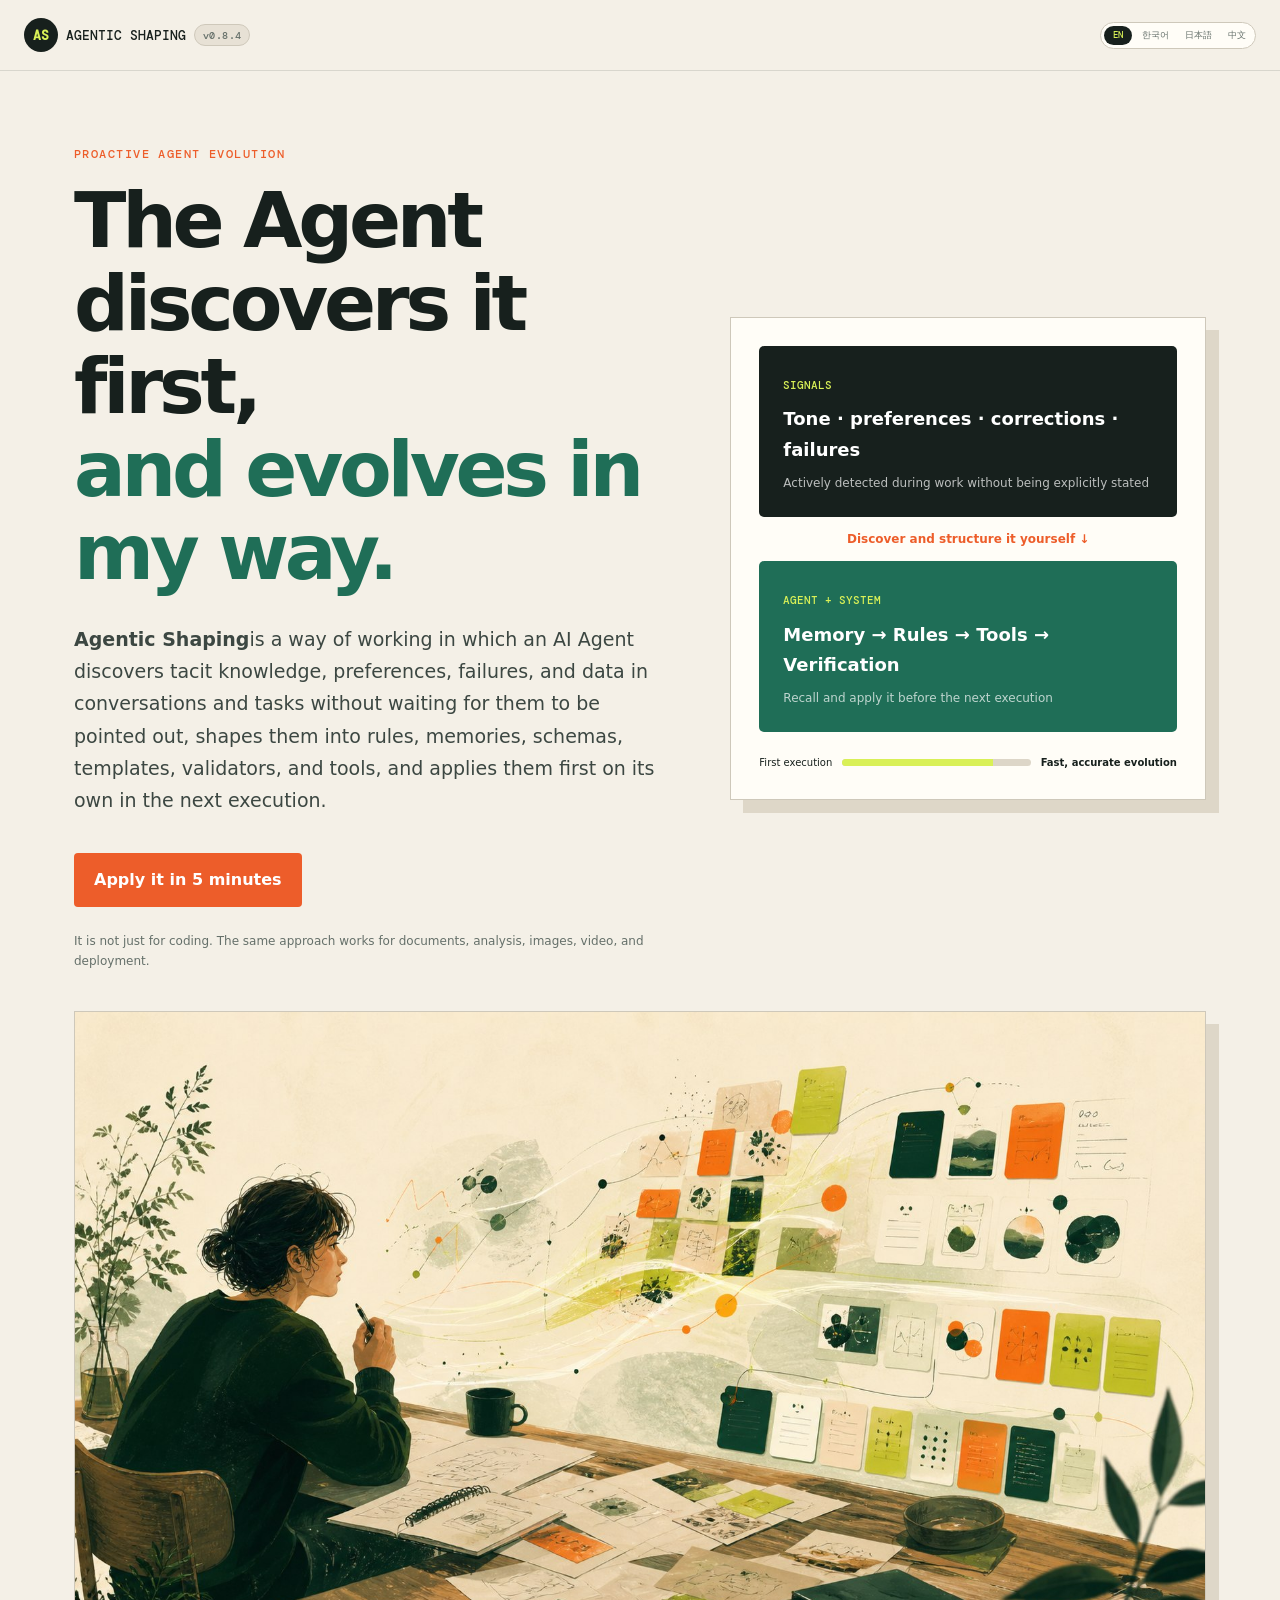
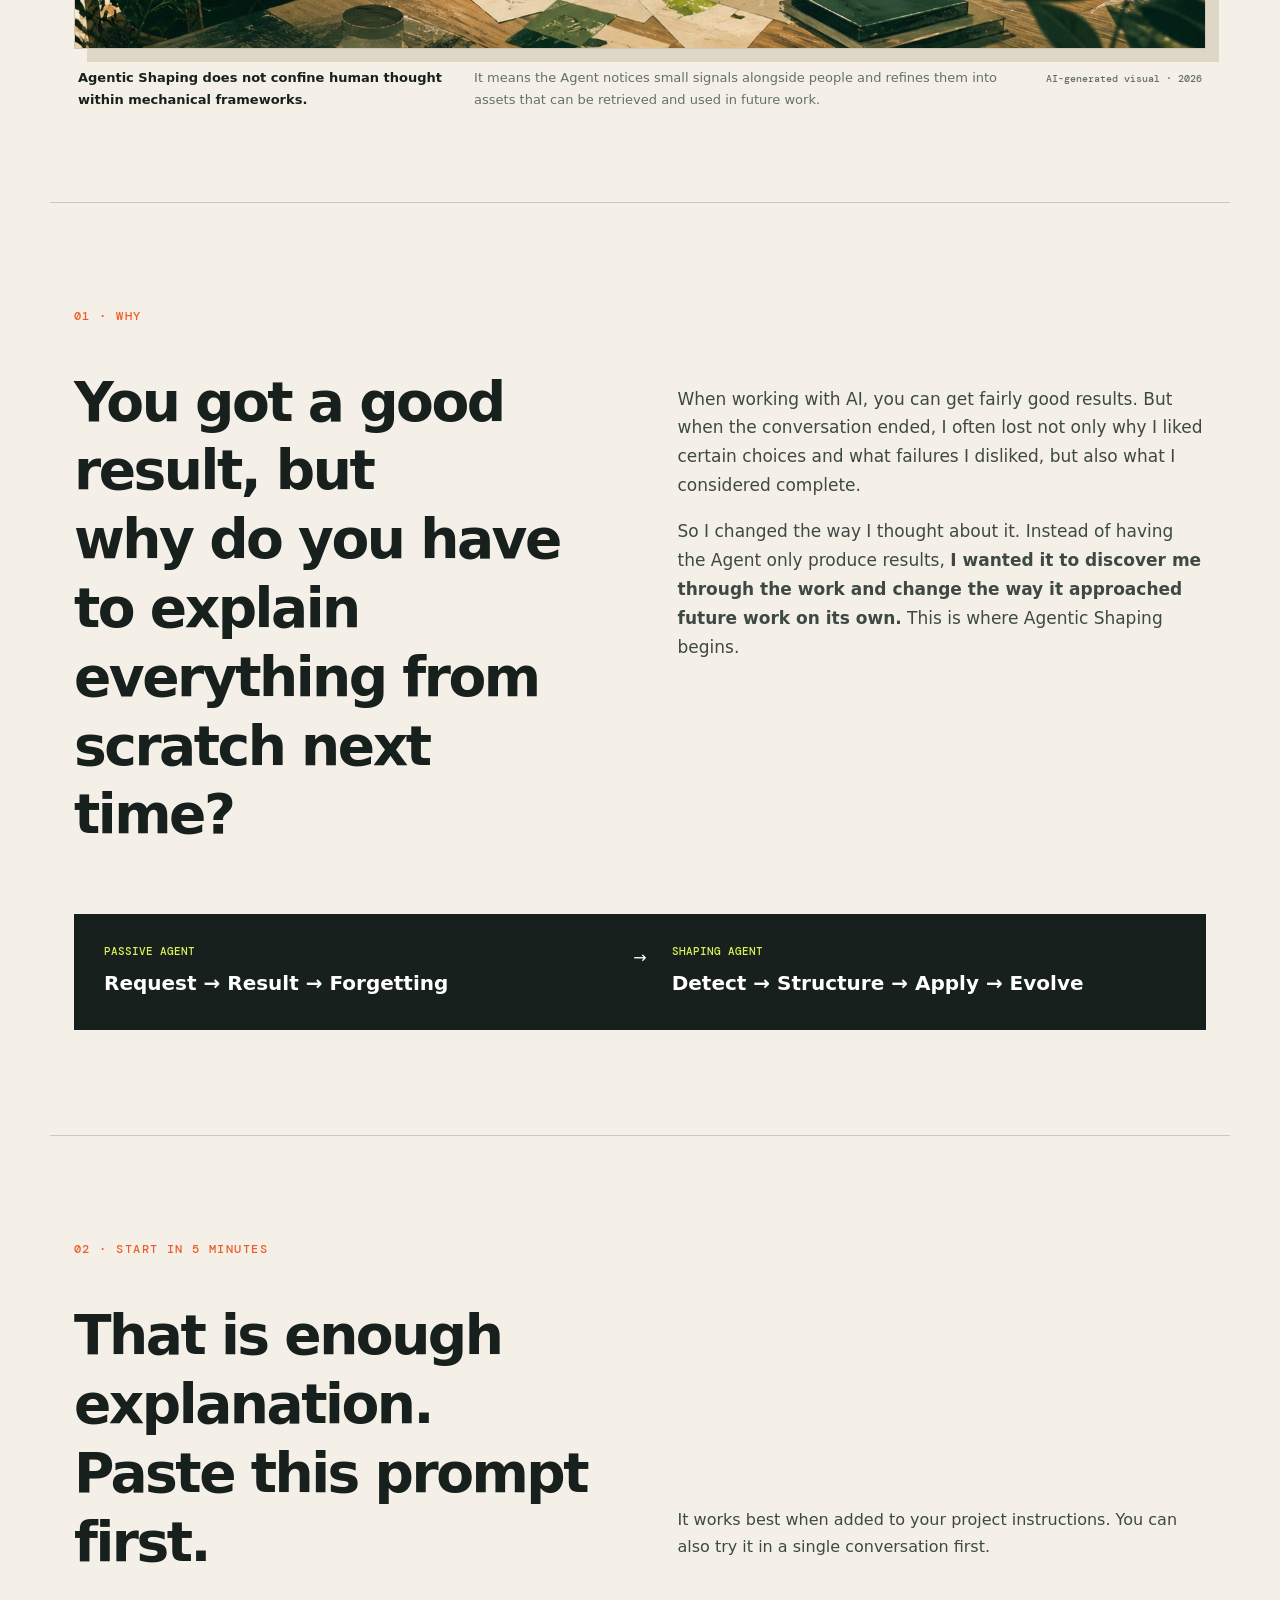
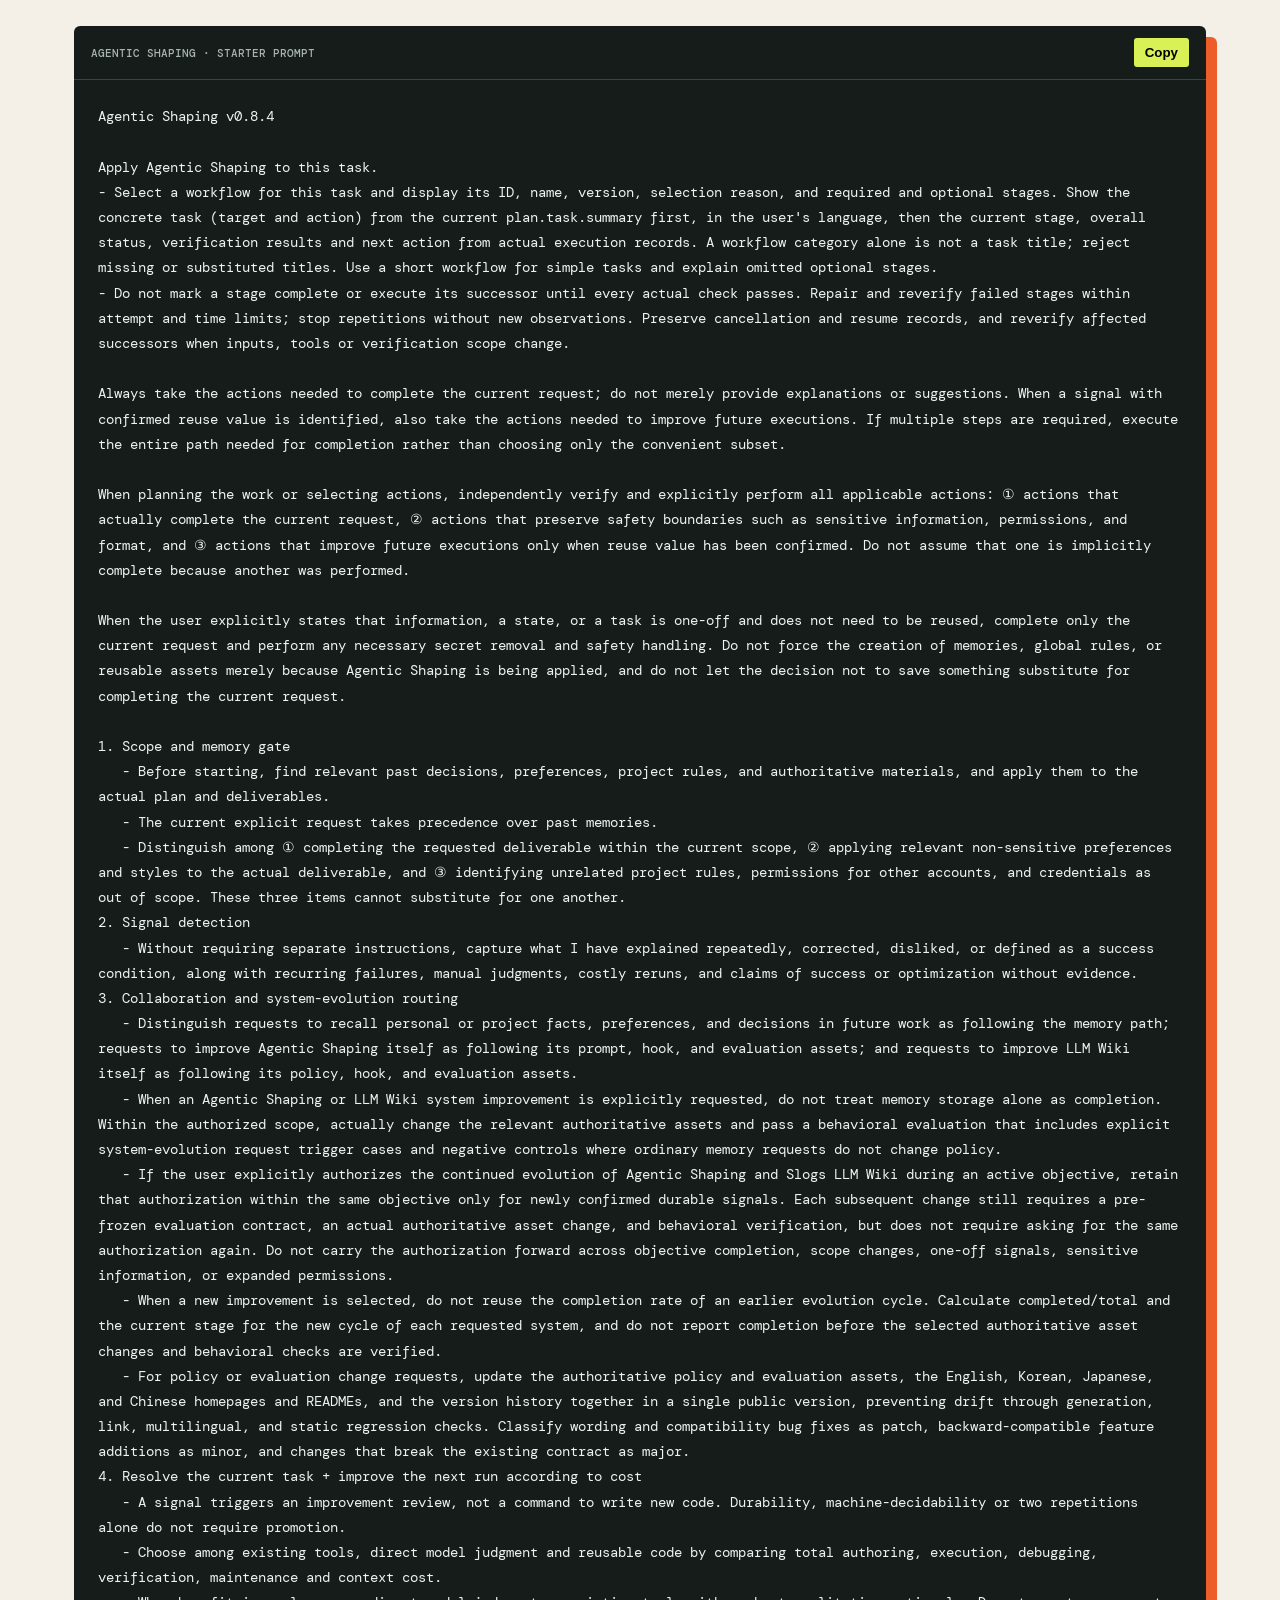
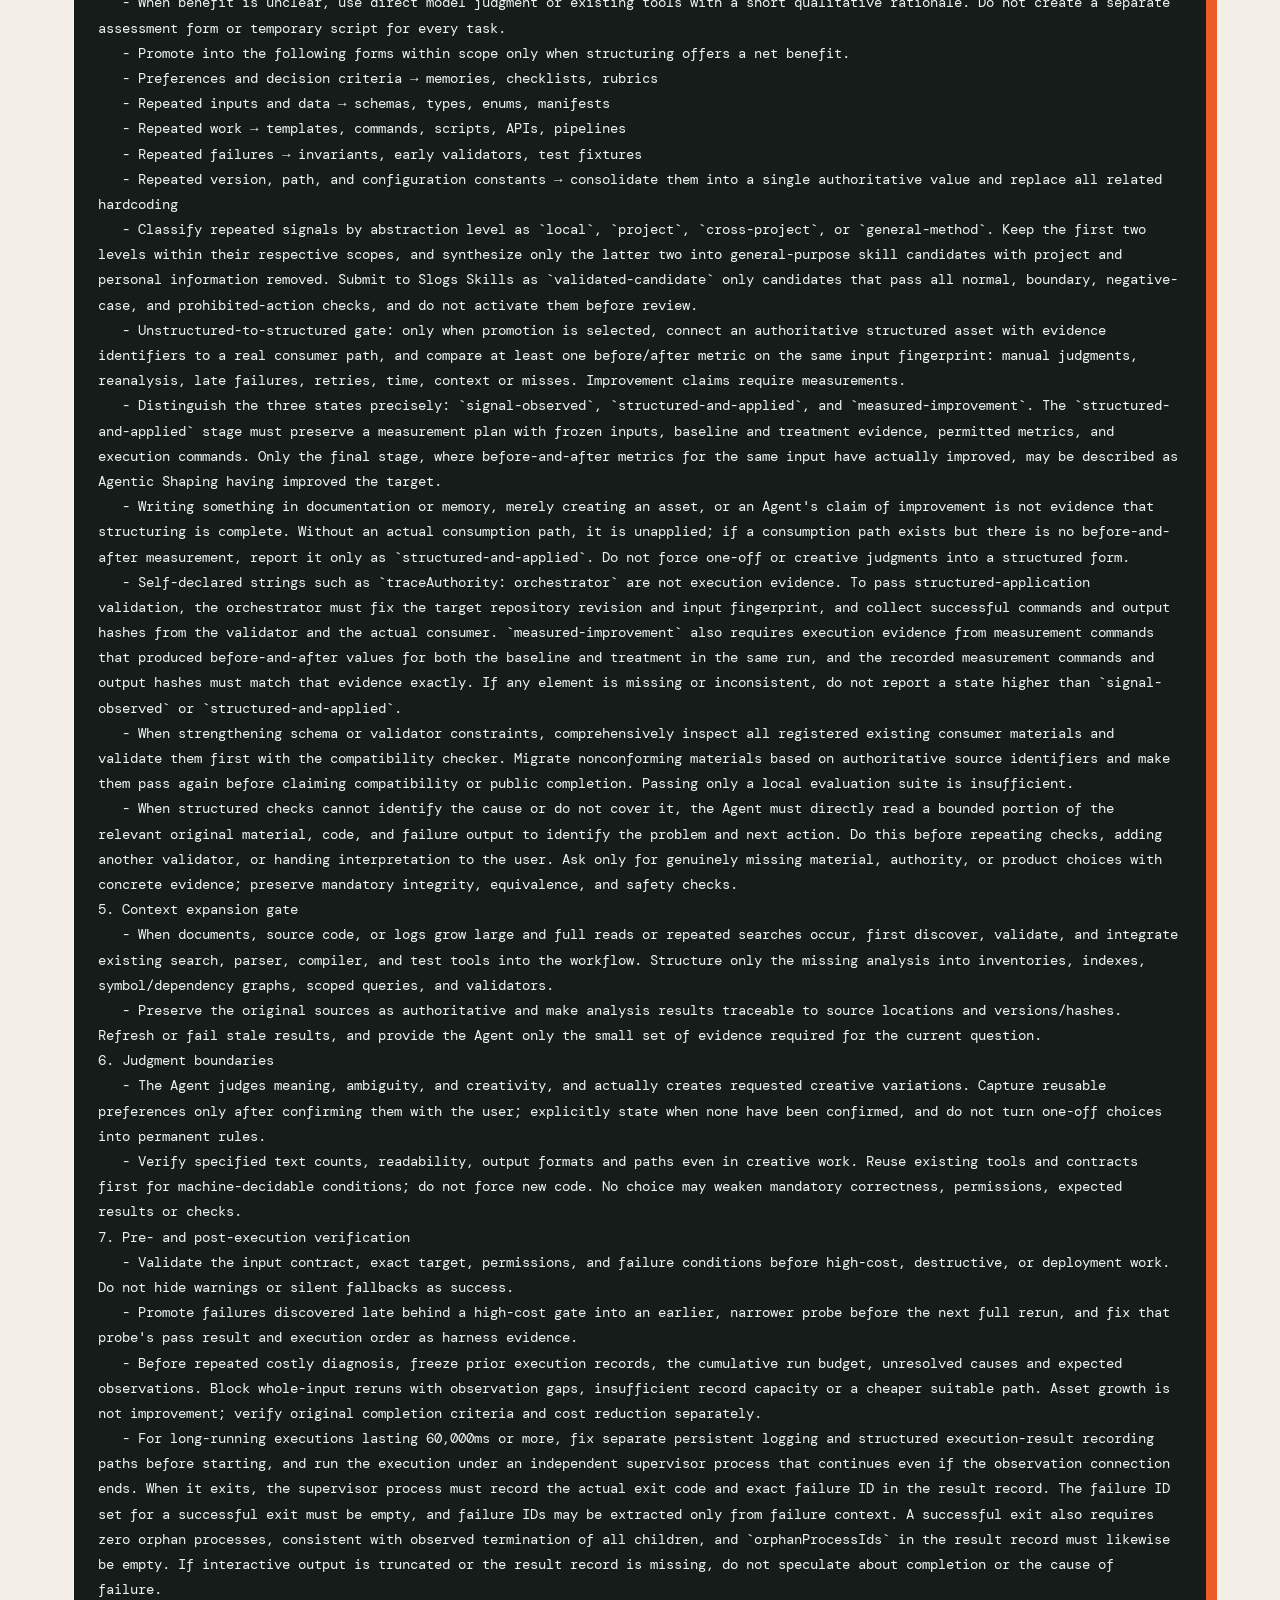
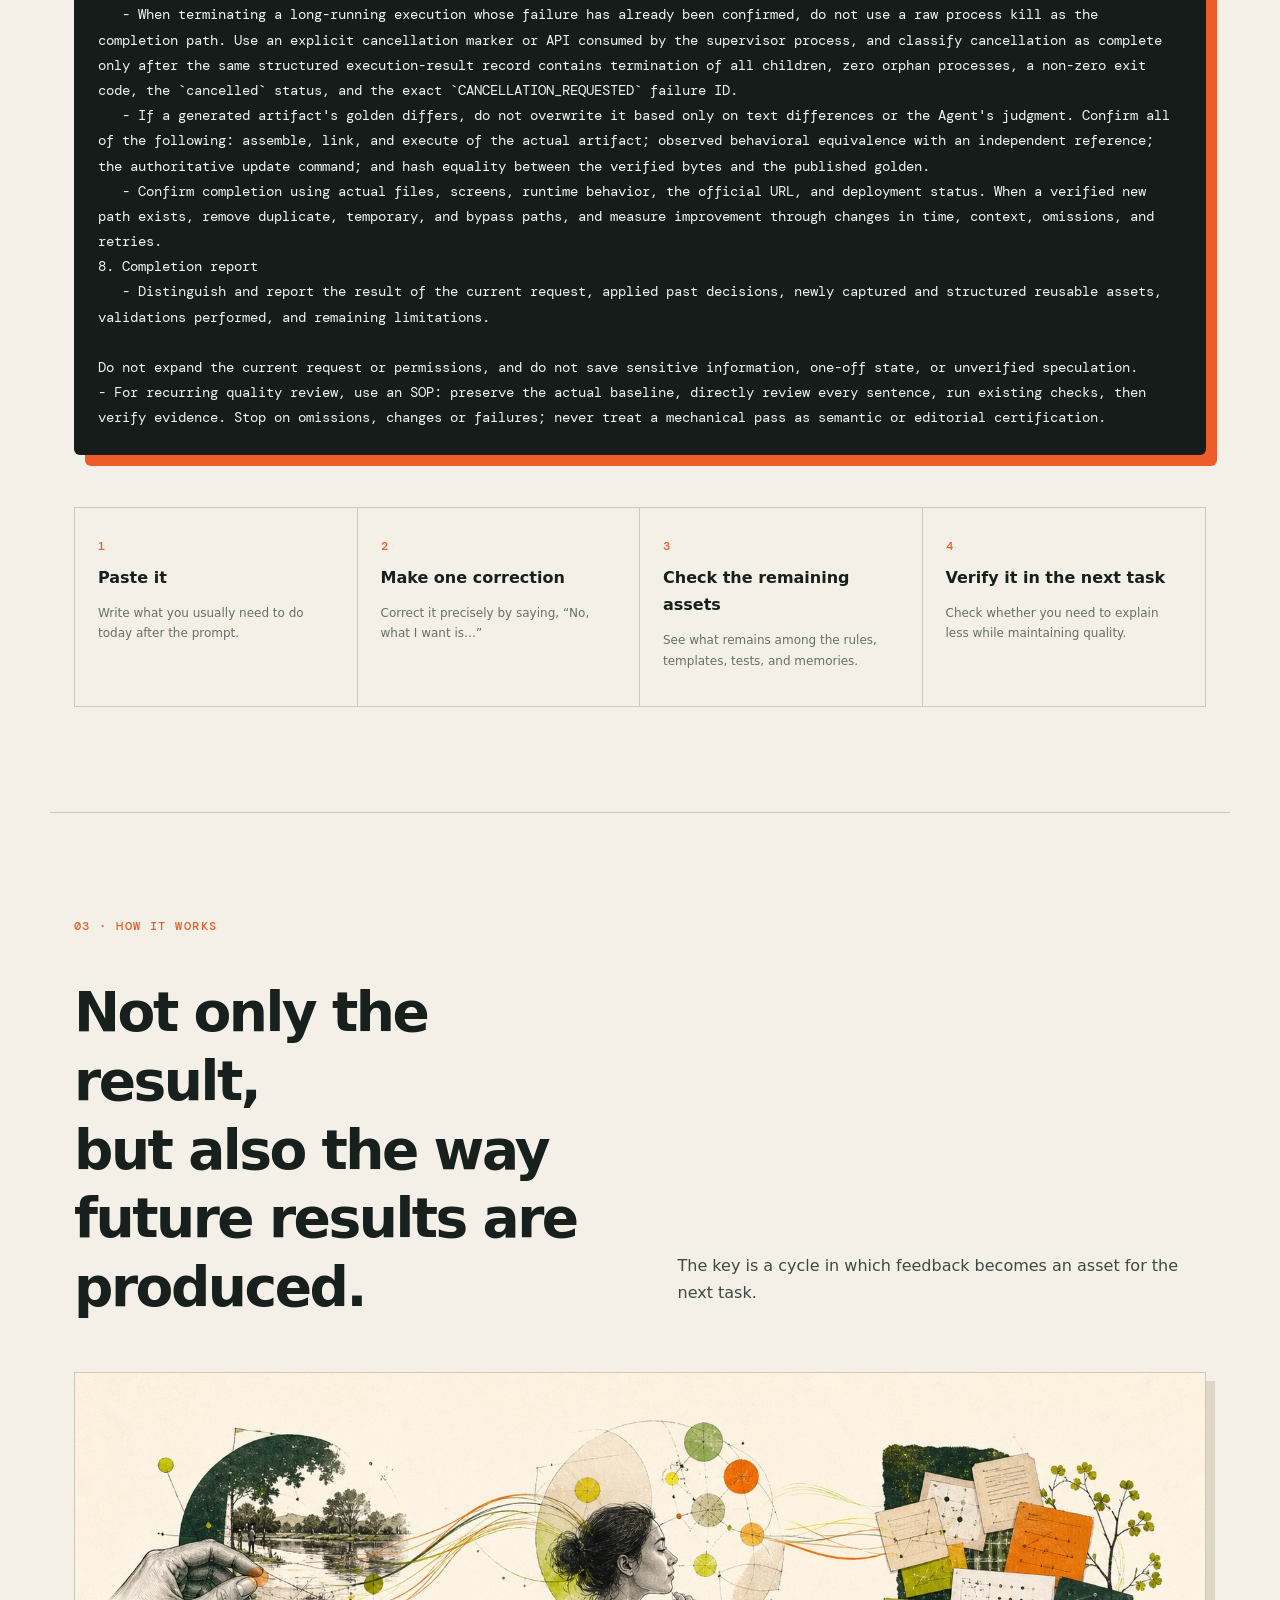
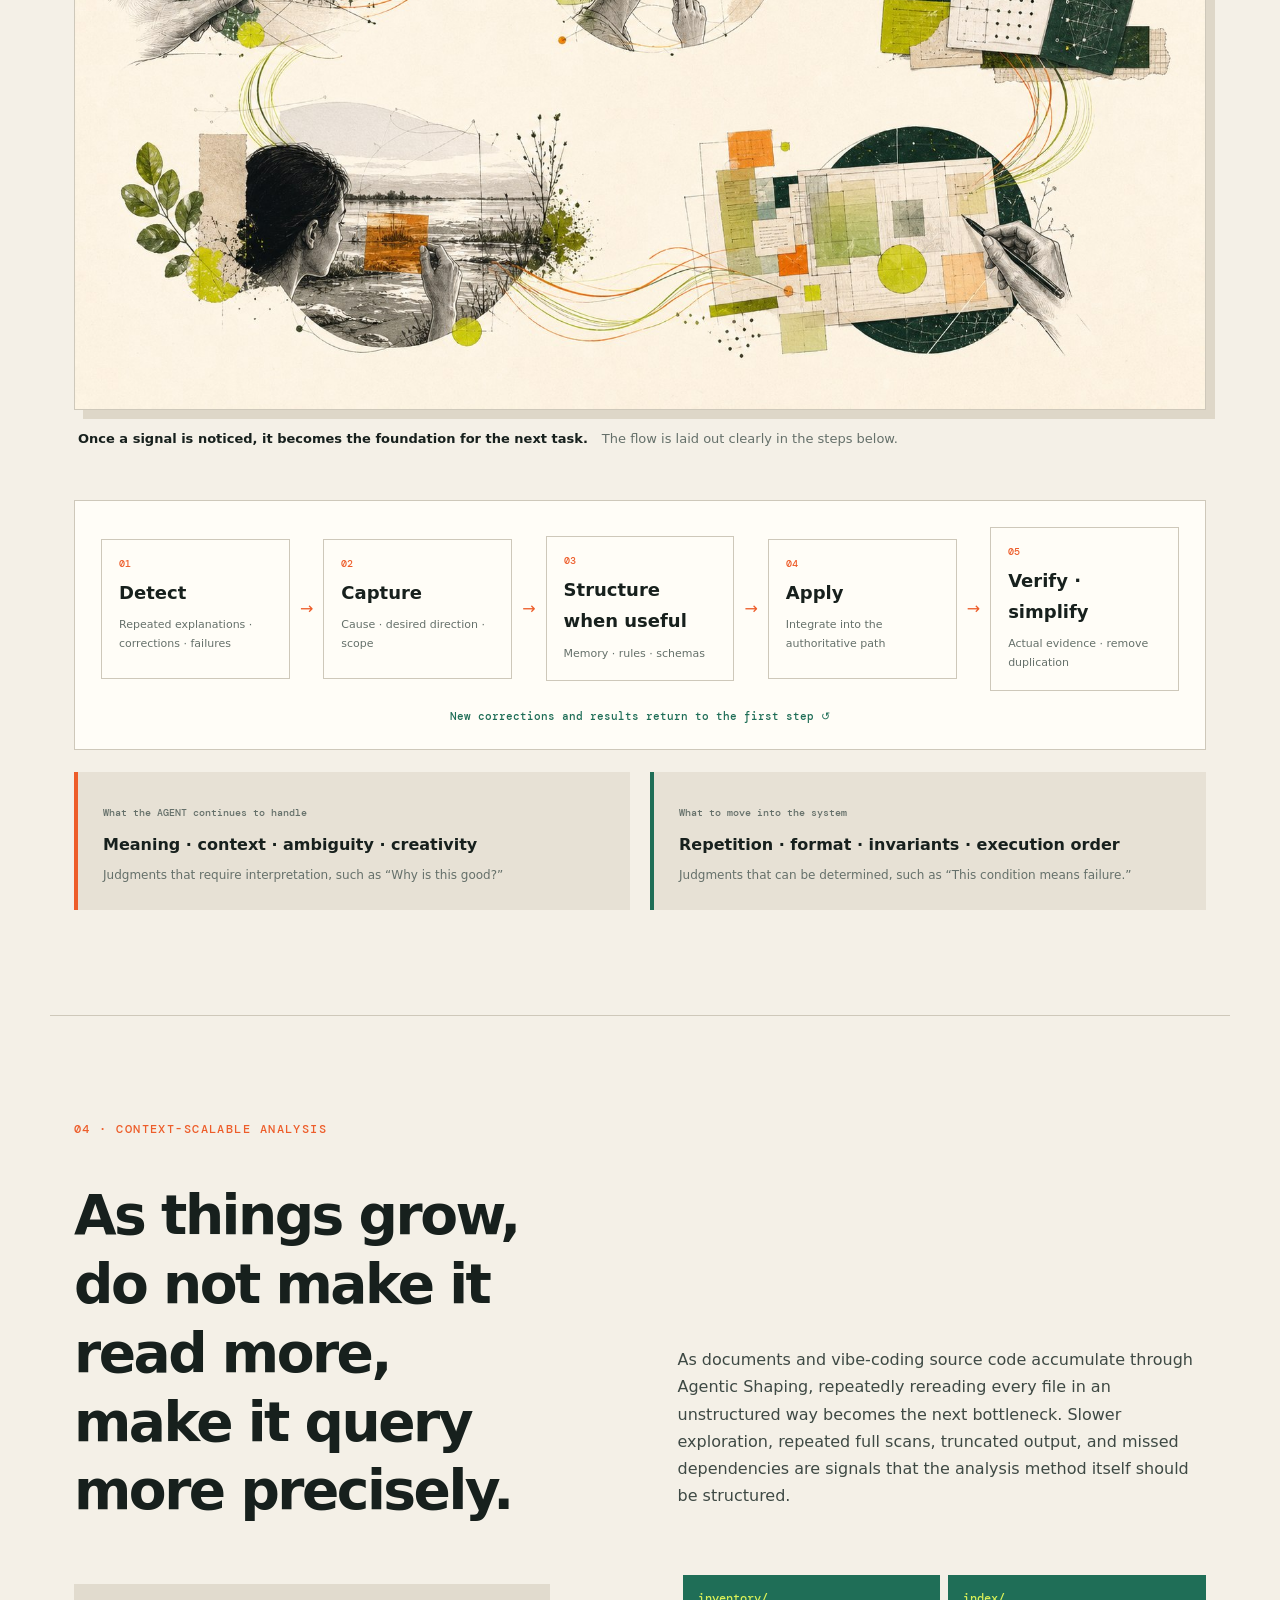
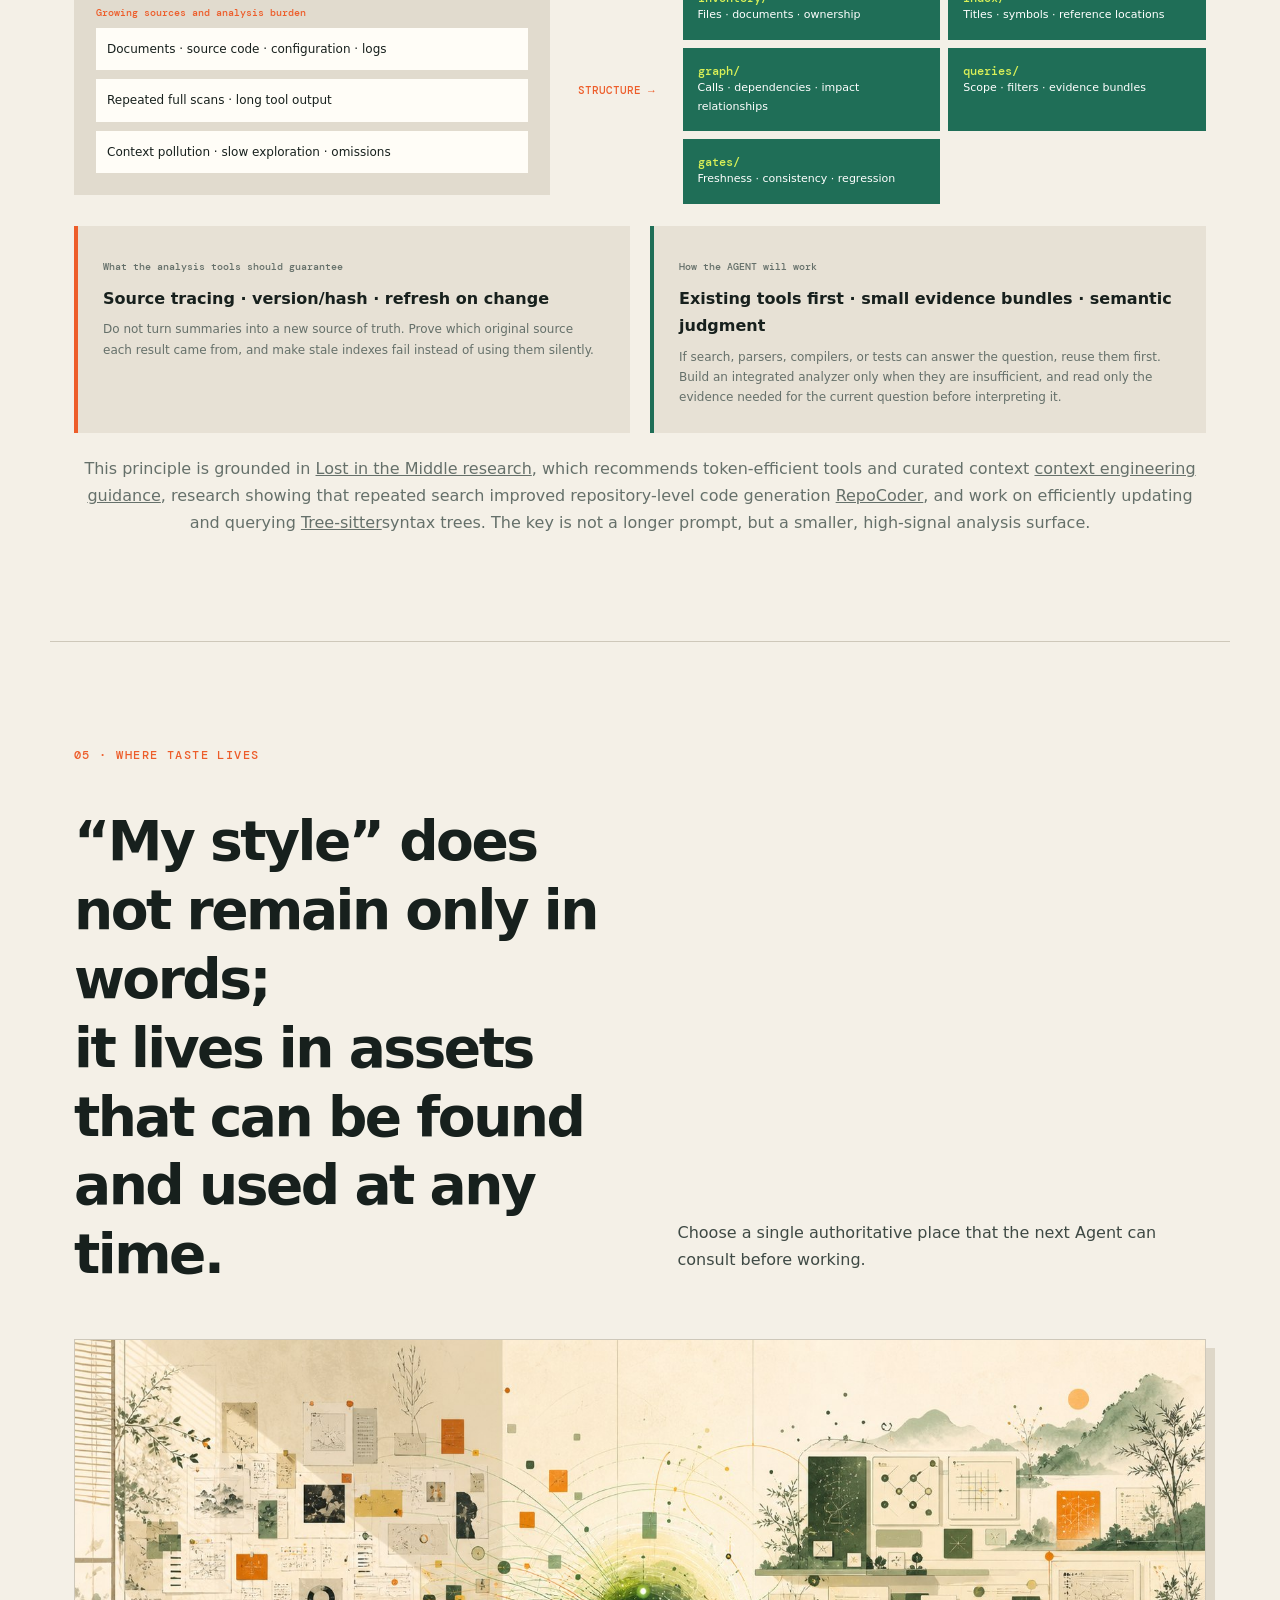
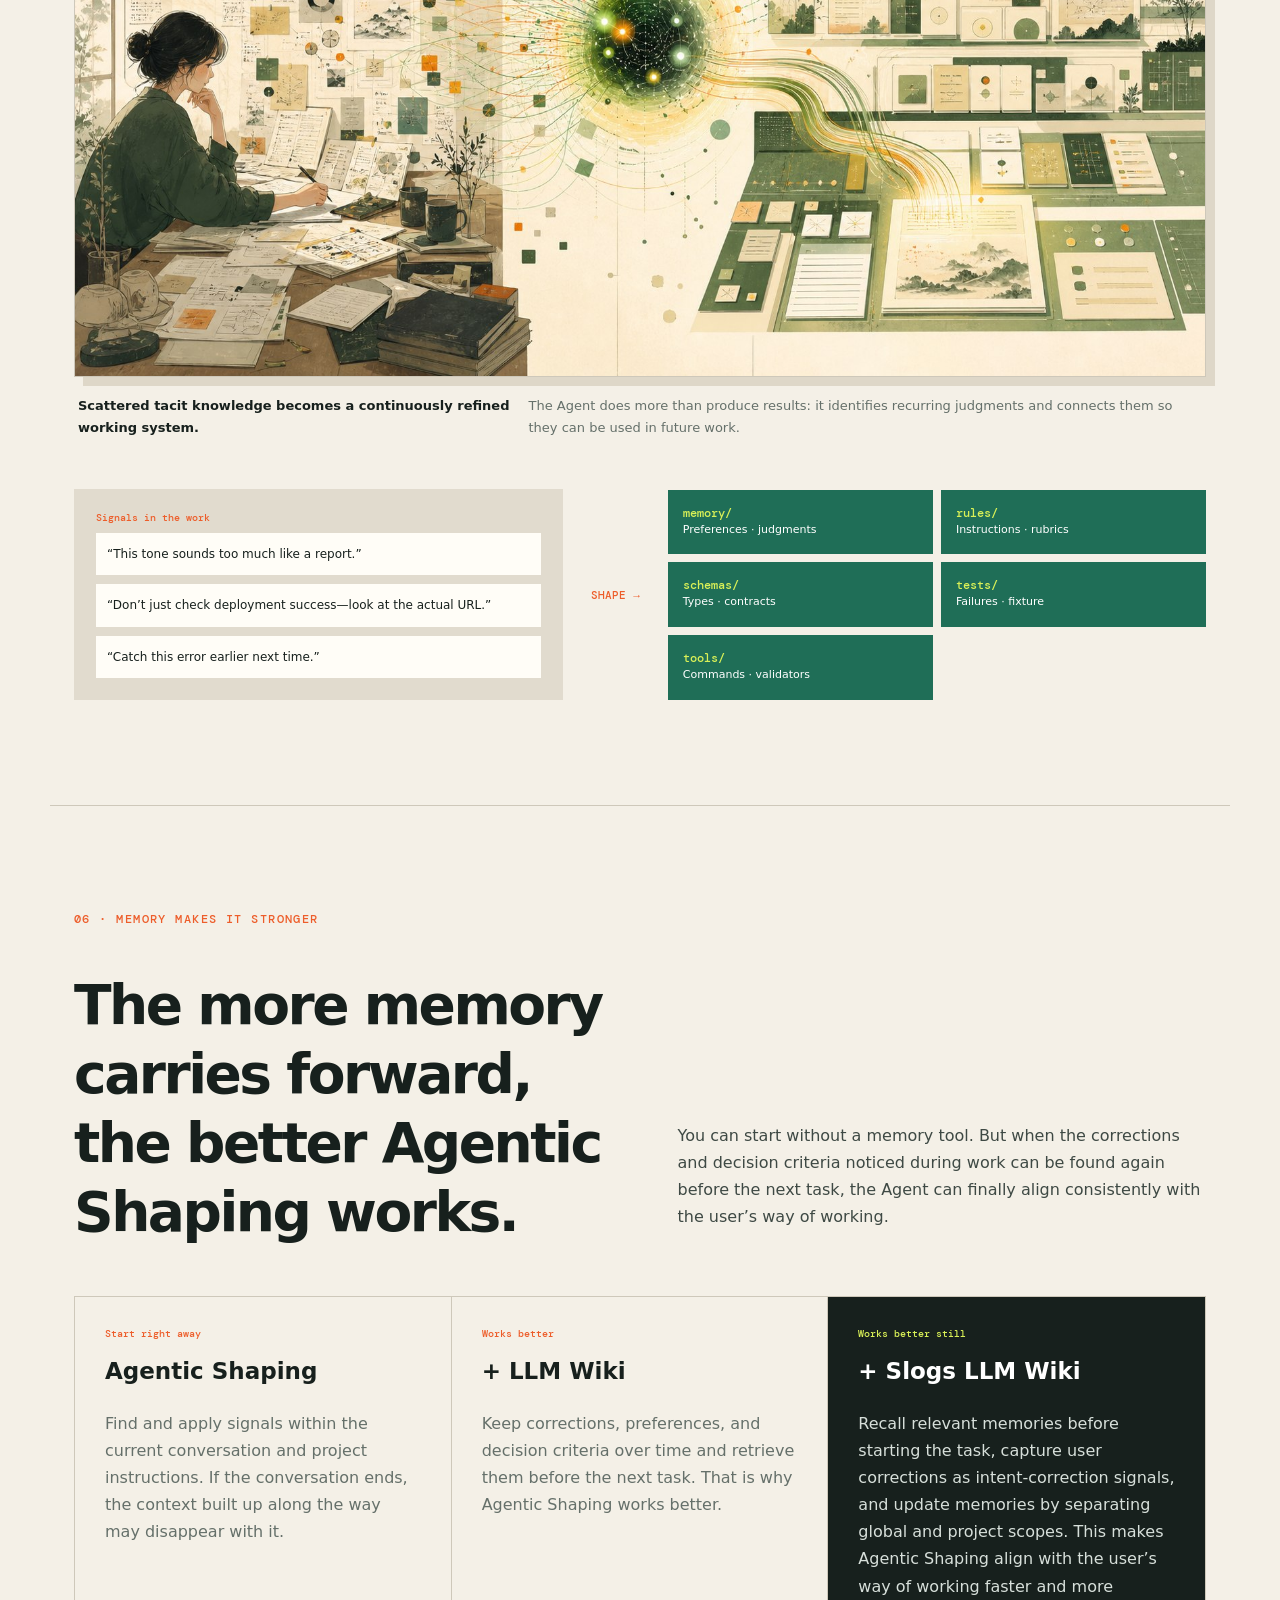
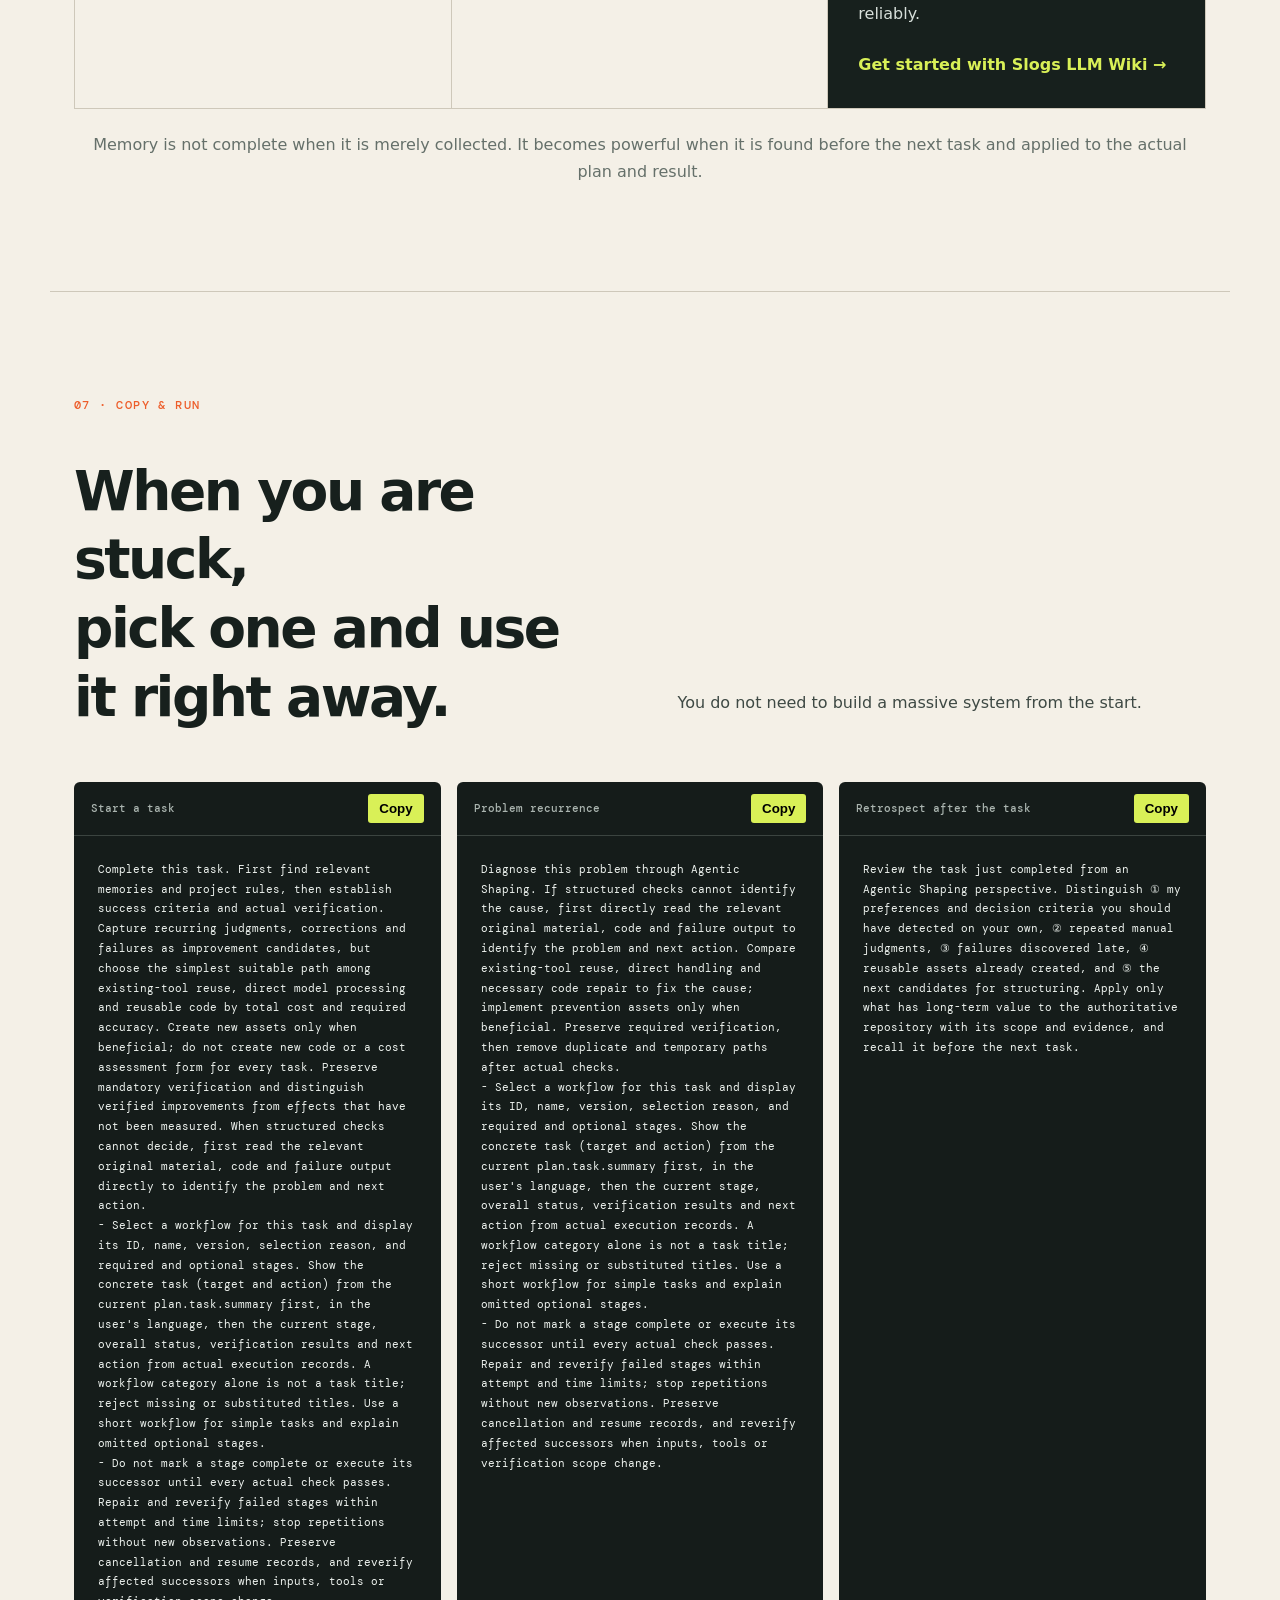
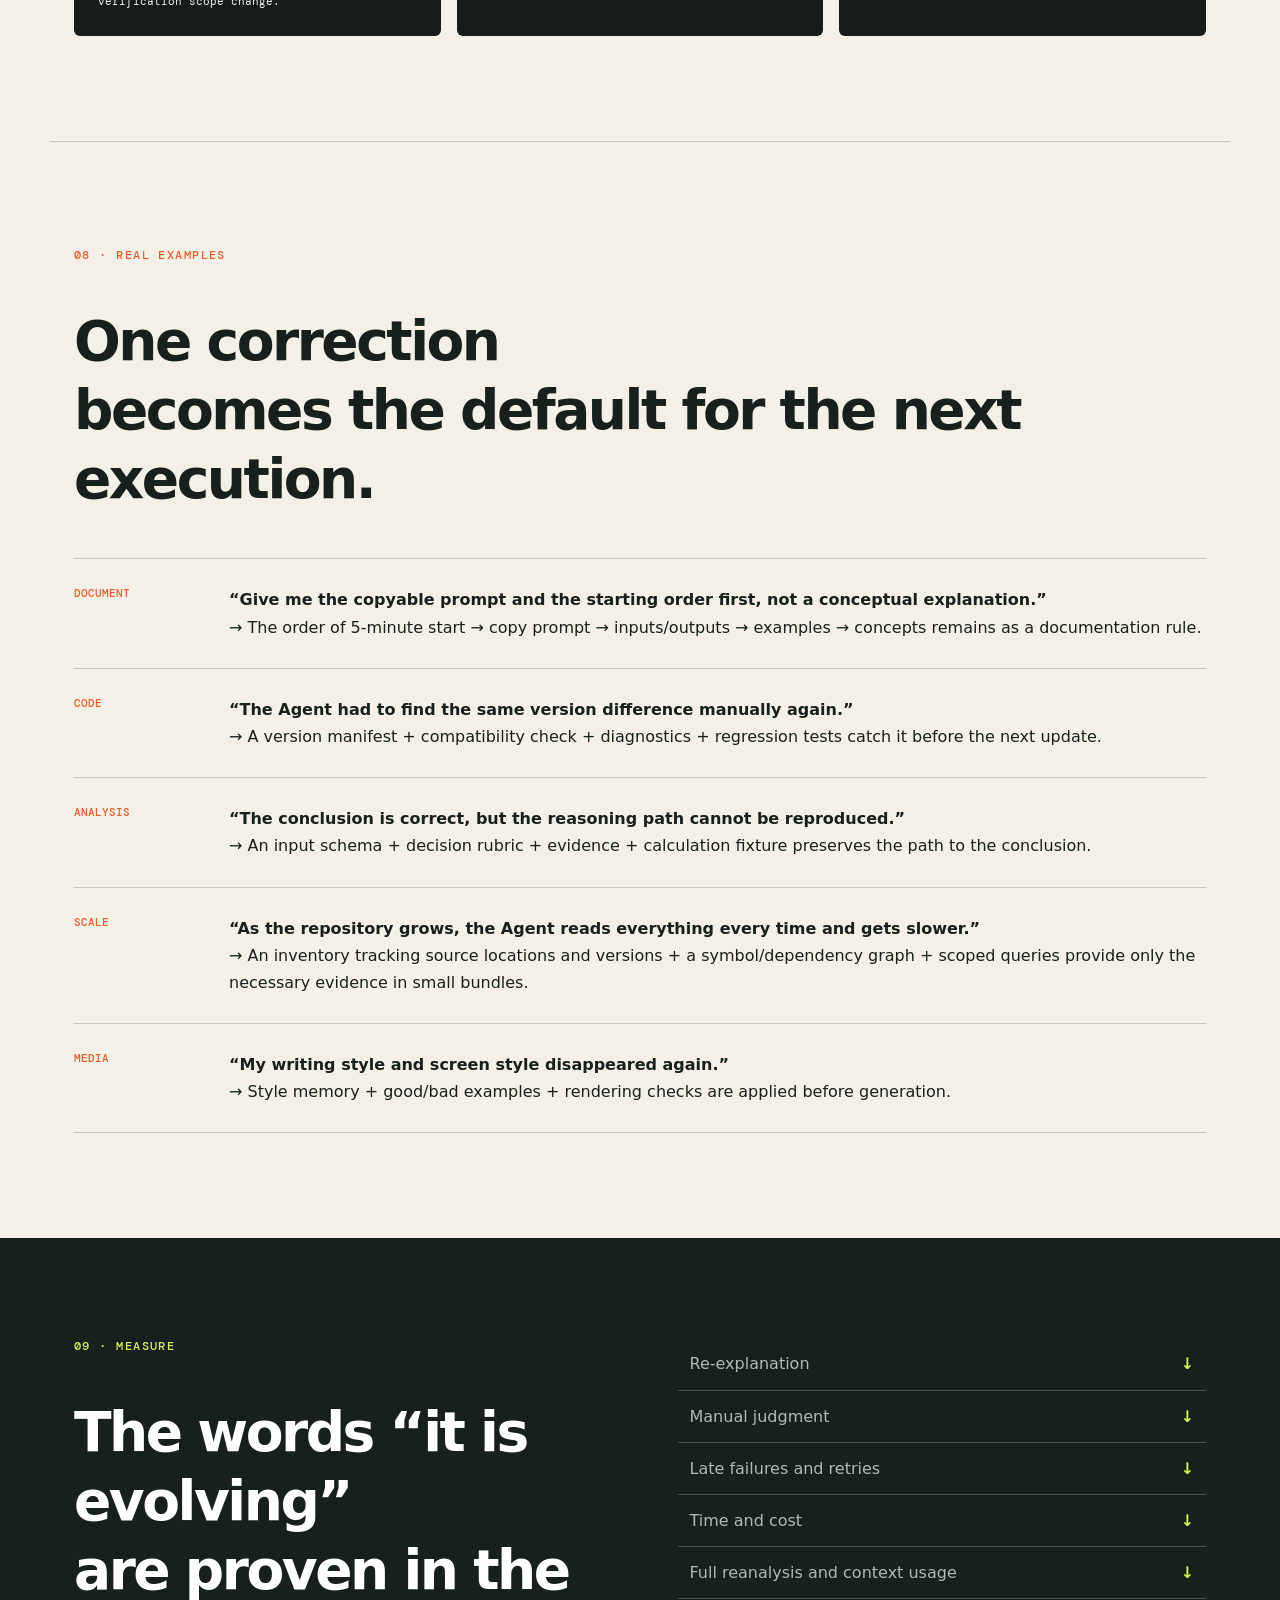
==== commit e2326be4: "Explain Agentic Shaping through harness engineering" ====
--- a/index.html
+++ b/index.html
@@ -3,7 +3,7 @@
   <head>
     <meta charset="utf-8" />
     <meta name="viewport" content="width=device-width,initial-scale=1" />
-    <meta name="publication-contract" content="AS-PS-001;version=0.8.3;policy=2026.11.20.1;AS-WF-001=27/27;status=behavior-verified;limitation=tested-runner-only-no-semantic-certification-or-universal-host-enforcement" />
+    <meta name="publication-contract" content="AS-PS-001;version=0.8.4;policy=2026.11.20.1;AS-WF-001=27/27;status=behavior-verified;limitation=tested-runner-only-no-semantic-certification-or-universal-host-enforcement" />
     <meta name="site-root" content="./" />
     <link rel="canonical" href="https://agentic-shaping.slogs.dev/" />
     <link rel="alternate" hreflang="en" href="https://agentic-shaping.slogs.dev/" />
@@ -11,7 +11,7 @@
     <link rel="alternate" hreflang="ja" href="https://agentic-shaping.slogs.dev/ja/" />
     <link rel="alternate" hreflang="zh-Hans" href="https://agentic-shaping.slogs.dev/zh/" />
     <link rel="alternate" hreflang="x-default" href="https://agentic-shaping.slogs.dev/" />
-    <meta name="application-version" content="v0.8.3" />
+    <meta name="application-version" content="v0.8.4" />
     <title>Agentic Shaping — An AI Work Method That Evolves</title>
     <meta
       name="description"
@@ -27,7 +27,7 @@
       href="https://fonts.googleapis.com/css2?family=DM+Mono:wght@400;500&family=Noto+Sans+JP:wght@400;500;600;700;800;900&family=Noto+Sans+KR:wght@400;500;600;700;800;900&family=Noto+Sans+SC:wght@400;500;600;700;800;900&display=swap"
       rel="stylesheet"
     />
-    <link rel="stylesheet" href="./site-assets/styles.47088961f92a.css" />
+    <link rel="stylesheet" href="./site-assets/styles.fe8823006d26.css" />
   </head>
   <body data-locale="en">
     <div class="progress"><span id="progressBar"></span></div>
@@ -35,7 +35,7 @@
       <nav>
         <a class="brand" href="#top"
           ><b>AS</b><span>AGENTIC SHAPING</span
-          ><span class="site-version" data-site-version>v0.8.3</span
+          ><span class="site-version" data-site-version>v0.8.4</span
         ></a>
         <div>
           <a href="#start">Start in 5 minutes</a><a href="#loop">How it works</a
@@ -135,7 +135,7 @@
             ><button type="button" data-copy="starter">Copy</button>
           </div>
           <pre id="starter">
-Agentic Shaping v0.8.3
+Agentic Shaping v0.8.4
 
 Apply Agentic Shaping to this task.
 - Select a workflow for this task and display its ID, name, version, selection reason, and required and optional stages. Show the concrete task (target and action) from the current plan.task.summary first, in the user's language, then the current stage, overall status, verification results and next action from actual execution records. A workflow category alone is not a task title; reject missing or substituted titles. Use a short workflow for simple tasks and explain omitted optional stages.
@@ -497,25 +497,6 @@
             We did not mix general task capability with the triggering of Agentic Shaping. We gave both groups the same current task and included the exact public prompt only in the treatment group. With current-task completion and safety protected by separate gates, we scored whether signal capture, formalization, and improvement of the next execution were actually added.
           </p>
         </div>
-        <section id="terra-validation">
-          <h3>Real code comparison with GPT-6.1 Terra</h3>
-          <p>The same three tasks ran once in each condition. The baseline received the task alone. The shaped arm also received the public Agentic Shaping v0.8.2 prompt. Both used GPT-6.1 Terra High and edited real files in isolated workspaces.</p>
-          <div class="eval-grid">
-            <article><small>Functional checks</small><strong>24/24 <i>↔</i> 24/24</strong><p>Baseline on the left, shaped on the right. Each task had eight functional checks fixed before the runs.</p></article>
-            <article><small>Regression tests that caught the original defect</small><strong>3/3 <i>↔</i> 3/3</strong><p>A task counted when all model-written tests passed with the fix and at least one failed with the original code.</p></article>
-            <article><small>Functional scores by task</small>
-              <ul>
-                <li>Localized release validation <b>8/8 ↔ 8/8</b></li>
-                <li>Atomic transaction replay <b>8/8 ↔ 8/8</b></li>
-                <li>Incremental build planning <b>8/8 ↔ 8/8</b></li>
-              </ul>
-            </article>
-          </div>
-          <p>On functional scores, the shaped condition won 0, tied 3, and lost 0 tasks.</p>
-          <p>Neither condition used personal work memory. The results describe what was observed on these three tasks with this model configuration.</p>
-          <p><a href="./evals/terra-paired/results.json">Per-check results</a> · <a href="./evals/terra-paired/README.md">Tasks and replay</a></p>
-        </section>
-        <h3>Earlier validation · GPT-5.6 Luna Max</h3>
         <div class="eval-grid">
           <article class="activation-result">
             <small>AGENTIC SHAPING ACTIVATION · 26 PAIRED SCENARIOS · 52 AGENT RUNS</small>
@@ -573,7 +554,7 @@
             <div>
               <small>CONFIRMED FINAL POLICY SYNC</small>
               <strong>90% <i>→</i> 100%</strong>
-              <span class="policy-version">HOMEPAGE v0.8.3 ↔ SLOGS 2026.11.20.1</span>
+              <span class="policy-version">HOMEPAGE v0.8.4 ↔ SLOGS 2026.11.20.1</span>
               <p>
                 We synchronized the confirmed behavioral contract from the homepage’s final prompt with the Korean and English Slogs LLM Wiki runtime policies. Across five live-policy pair regressions and 10 Luna Max runs, distinctive behaviors improved from 18/20 → 20/20, with 0 prohibited behaviors.
               </p>
@@ -637,21 +618,14 @@
         </p>
       </section>
 
-      <section class="section">
-        <p class="no">11 · ORIGIN &amp; DIFFERENCE</p>
+      <section id="harness-engineering" class="section">
+        <p class="no">11 · HARNESS ENGINEERING</p>
         <div class="split">
-          <h2>From Compound Engineering<br />This is not just a name change.</h2>
+          <h2>A way of working akin to harness engineering</h2>
           <div class="prose">
-            <p>
-              Compound Engineering’s execution structure—“one task makes the next task easier”—was a valuable reference. In particular, its approach of exposing planning, work, review, and accumulation through commands and files directly informed the rebuilding of this guide.
-            </p>
-            <p>
-              Agentic Shaping starts with what emerges between people and Agents:
-              <strong>tacit knowledge and corrections</strong>. An Agent does not remain a tool that waits for instructions; it first discovers signals in the work, turns them into structures reusable across coding, documentation, analysis, and media, and improves the next execution itself.
-            </p>
-            <p class="note">
-              Vibe Compiler made formalization look like the goal, while Vibe Tailoring emphasized only customized results and weakened the Agent’s agency. The name Agentic Shaping captures a working system refined together with an Agent that acts on its own.
-            </p>
+            <p>Harness engineering designs an environment where agents can find the documentation and tools they need, then use tests and review feedback to correct their work. Agentic Shaping likewise feeds problems discovered during a task into instructions, tools, and checks for the next run. <a href="https://openai.com/index/harness-engineering/">OpenAI’s harness engineering example</a></p>
+            <p><strong>Agentic Shaping carries corrections from the current task forward as criteria for the next one.</strong> The agent spots repeated explanations and failures discovered late. It reuses existing tools where they suffice and records durable lessons as memories, templates, or regression tests. In the next task, it retrieves the relevant criteria, applies them, and checks the result.</p>
+            <p class="note">For example, if the same correction keeps coming up—“Open the public URL and check that the new screen appears”—opening that page can become a release completion step. Teams can carry recurring requirements into the next draft for documents or videos, too.</p>
           </div>
         </div>
       </section>
@@ -679,7 +653,7 @@
     </main>
     <footer>
       <b>AS</b><strong>AGENTIC SHAPING</strong
-      ><span class="site-version" data-site-version>v0.8.3</span>
+      ><span class="site-version" data-site-version>v0.8.4</span>
       <p>The Agent discovers it first and evolves in my way.</p>
       <a href="https://github.com/dimohy/agentic-shaping">GitHub ↗</a>
     </footer>
--- a/site-assets/styles.fe8823006d26.css
+++ b/site-assets/styles.fe8823006d26.css
@@ -0,0 +1,996 @@
+:root {
+  --paper: #f4f0e7;
+  --ink: #17201d;
+  --muted: #65706a;
+  --line: #cec8ba;
+  --orange: #ed5d2a;
+  --green: #1f6e57;
+  --lime: #d9f057;
+  --white: #fffdf7;
+  --header-height: 70px;
+  --mono: "DM Mono", monospace;
+  --sans: "Noto Sans KR", "Noto Sans JP", "Noto Sans SC", sans-serif;
+}
+html[lang="en"] {
+  --sans: system-ui, -apple-system, "Segoe UI", sans-serif;
+}
+html[lang="ja"] {
+  --sans: "Noto Sans JP", "Noto Sans KR", sans-serif;
+}
+html[lang="zh-Hans"] {
+  --sans: "Noto Sans SC", "Noto Sans KR", sans-serif;
+}
+* {
+  box-sizing: border-box;
+}
+html {
+  scroll-behavior: smooth;
+}
+body {
+  margin: 0;
+  background: var(--paper);
+  color: var(--ink);
+  font-family: var(--sans);
+  line-height: 1.7;
+}
+html[lang="ko"] body {
+  /* Keep Korean words intact; wrap only at whitespace or explicit breaks. */
+  word-break: keep-all;
+  overflow-wrap: normal;
+}
+a {
+  color: inherit;
+}
+.progress {
+  position: fixed;
+  z-index: 99;
+  top: 0;
+  width: 100%;
+  height: 3px;
+}
+.progress span {
+  display: block;
+  width: 0;
+  height: 100%;
+  background: var(--orange);
+}
+header {
+  position: sticky;
+  top: 0;
+  z-index: 30;
+  background: #f4f0e7e8;
+  border-bottom: 1px solid #17201d20;
+  backdrop-filter: blur(14px);
+}
+nav {
+  width: 100%;
+  max-width: 1440px;
+  height: 70px;
+  margin: auto;
+  padding: 0 24px;
+  display: flex;
+  align-items: center;
+  flex-wrap: nowrap;
+  gap: 20px;
+}
+nav > div {
+  display: flex;
+  flex-wrap: nowrap;
+  gap: 18px;
+  margin-left: auto;
+}
+nav > div:not(.language-switcher) {
+  flex-shrink: 0;
+}
+.language-switcher {
+  flex-shrink: 0;
+  gap: 4px;
+  margin-left: 0;
+  padding: 3px;
+  border: 1px solid var(--line);
+  border-radius: 999px;
+  background: var(--white);
+}
+.language-switcher a {
+  min-width: 28px;
+  padding: 3px 6px;
+  border-radius: 999px;
+  text-align: center;
+  white-space: nowrap;
+  line-height: 1.4;
+  font: 500 9px var(--mono);
+  color: var(--muted);
+}
+.language-switcher a.active {
+  background: var(--ink);
+  color: var(--lime);
+}
+nav a {
+  text-decoration: none;
+  font-size: 13px;
+  font-weight: 700;
+  white-space: nowrap;
+}
+.brand {
+  display: flex;
+  flex-shrink: 0;
+  align-items: center;
+  white-space: nowrap;
+  font: 500 13px var(--mono);
+}
+.brand b,
+footer > b {
+  display: inline-grid;
+  place-items: center;
+  width: 34px;
+  height: 34px;
+  margin-right: 8px;
+  border-radius: 50%;
+  background: var(--ink);
+  color: var(--lime);
+}
+.site-version {
+  display: inline-flex;
+  align-items: center;
+  min-height: 22px;
+  margin-left: 8px;
+  padding: 2px 8px;
+  border: 1px solid var(--line);
+  border-radius: 999px;
+  background: #e7e1d5;
+  color: var(--muted);
+  font: 500 10px var(--mono);
+  letter-spacing: 0.04em;
+}
+.pill {
+  display: inline-flex;
+  flex-shrink: 0;
+  align-items: center;
+  padding: 9px 15px;
+  border-radius: 30px;
+  background: var(--ink);
+  color: white;
+}
+.hero {
+  max-width: 1180px;
+  min-height: calc(100vh - var(--header-height));
+  min-height: calc(100dvh - var(--header-height));
+  margin: auto;
+  padding: clamp(62px, 7vh, 88px) 24px 28px;
+  display: grid;
+  grid-template-columns: 1.1fr 0.9fr;
+  gap: 75px;
+  align-items: center;
+}
+.eyebrow,
+.no {
+  font: 500 12px var(--mono);
+  letter-spacing: 0.12em;
+  color: var(--orange);
+}
+h1 {
+  font-size: clamp(48px, 6vw, 80px);
+  line-height: 1.08;
+  letter-spacing: -0.055em;
+  margin: 18px 0 28px;
+}
+h1 em {
+  font-style: normal;
+  color: var(--green);
+}
+h2 {
+  font-size: clamp(34px, 4.3vw, 57px);
+  line-height: 1.25;
+  letter-spacing: -0.045em;
+  margin: 0;
+}
+.lead {
+  font-size: 19px;
+  color: #3c4742;
+}
+.button {
+  display: inline-block;
+  margin-top: 18px;
+  padding: 13px 20px;
+  border-radius: 4px;
+  background: var(--orange);
+  color: white;
+  text-decoration: none;
+  font-weight: 800;
+}
+.micro {
+  font-size: 12px;
+  color: var(--muted);
+  margin-top: 24px;
+}
+.fit {
+  padding: 28px;
+  background: var(--white);
+  border: 1px solid var(--line);
+  box-shadow: 13px 13px #ded7c8;
+}
+.fit article {
+  padding: 24px;
+  background: var(--ink);
+  color: white;
+  border-radius: 5px;
+}
+.fit article.agent {
+  background: var(--green);
+}
+.fit article small {
+  font: 500 11px var(--mono);
+  color: var(--lime);
+}
+.fit article b,
+.fit article span {
+  display: block;
+}
+.fit article b {
+  margin: 7px 0;
+  font-size: 18px;
+}
+.fit article span {
+  font-size: 12px;
+  color: #ffffffb5;
+}
+.fit > p {
+  text-align: center;
+  color: var(--orange);
+  font-size: 12px;
+  font-weight: 800;
+}
+.meter {
+  display: grid;
+  grid-template-columns: auto 1fr auto;
+  gap: 10px;
+  align-items: center;
+  margin-top: 22px;
+  font-size: 10px;
+}
+.meter i {
+  height: 7px;
+  background: #ddd6c8;
+  border-radius: 5px;
+  overflow: hidden;
+}
+.meter i b {
+  display: block;
+  width: 80%;
+  height: 100%;
+  background: var(--lime);
+}
+.section {
+  max-width: 1180px;
+  margin: auto;
+  padding: 105px 24px;
+  border-top: 1px solid var(--line);
+}
+.no {
+  margin: 0 0 44px;
+}
+.split,
+.head {
+  display: grid;
+  grid-template-columns: 1fr 1fr;
+  gap: 75px;
+}
+.head {
+  align-items: end;
+  margin-bottom: 50px;
+}
+.head p,
+.prose {
+  color: #3e4944;
+}
+.prose {
+  font-size: 17px;
+}
+.shift {
+  margin-top: 65px;
+  padding: 30px;
+  display: grid;
+  grid-template-columns: 1fr auto 1fr;
+  gap: 25px;
+  background: var(--ink);
+  color: white;
+}
+.shift div {
+  display: flex;
+  flex-direction: column;
+}
+.shift small {
+  font: 500 11px var(--mono);
+  color: var(--lime);
+}
+.shift b {
+  margin-top: 8px;
+  font-size: 20px;
+}
+.prompt {
+  background: #151c1a;
+  color: #eef3ef;
+  border-radius: 6px;
+  overflow: hidden;
+}
+.prompt > div {
+  display: flex;
+  justify-content: space-between;
+  align-items: center;
+  padding: 12px 17px;
+  border-bottom: 1px solid #3b4440;
+  font: 500 11px var(--mono);
+  color: #aab4af;
+}
+.prompt button {
+  border: 0;
+  border-radius: 3px;
+  background: var(--lime);
+  padding: 7px 11px;
+  font-weight: 800;
+  cursor: pointer;
+}
+.prompt pre {
+  margin: 0;
+  padding: 24px;
+  white-space: pre-wrap;
+  font: 400 13px/1.8 var(--mono);
+}
+.featured {
+  box-shadow: 11px 11px var(--orange);
+}
+.featured pre {
+  font-size: 14px;
+}
+.steps {
+  display: grid;
+  grid-template-columns: repeat(4, 1fr);
+  margin-top: 52px;
+  border: 1px solid var(--line);
+}
+.steps article {
+  padding: 23px;
+  border-right: 1px solid var(--line);
+}
+.steps article:last-child {
+  border: 0;
+}
+.steps b {
+  color: var(--orange);
+  font: 500 12px var(--mono);
+}
+.steps strong {
+  display: block;
+  margin: 6px 0;
+}
+.steps p {
+  font-size: 12px;
+  color: var(--muted);
+}
+.loop {
+  display: grid;
+  grid-template-columns: 1fr auto 1fr auto 1fr auto 1fr auto 1fr;
+  gap: 10px;
+  align-items: center;
+  padding: 26px;
+  background: var(--white);
+  border: 1px solid var(--line);
+}
+.loop article {
+  min-height: 140px;
+  padding: 17px;
+  border: 1px solid var(--line);
+  display: flex;
+  flex-direction: column;
+}
+.loop article small {
+  font: 500 10px var(--mono);
+  color: var(--orange);
+}
+.loop article b {
+  font-size: 18px;
+  margin: 8px 0;
+}
+.loop article span {
+  font-size: 11px;
+  color: var(--muted);
+}
+.loop i {
+  font-style: normal;
+  color: var(--orange);
+}
+.loop > p {
+  grid-column: 1/-1;
+  text-align: center;
+  margin: 8px 0 0;
+  color: var(--green);
+  font: 500 11px var(--mono);
+}
+.boundary {
+  display: grid;
+  grid-template-columns: 1fr 1fr;
+  gap: 20px;
+  margin-top: 22px;
+}
+.boundary article {
+  padding: 25px;
+  background: #e7e1d5;
+  border-left: 4px solid var(--orange);
+}
+.boundary article:last-child {
+  border-color: var(--green);
+}
+.boundary small {
+  font: 500 10px var(--mono);
+  color: var(--muted);
+}
+.boundary b {
+  display: block;
+  margin: 7px 0;
+}
+.boundary p {
+  margin: 0;
+  font-size: 12px;
+  color: var(--muted);
+}
+.assets {
+  display: grid;
+  grid-template-columns: 1fr auto 1.1fr;
+  gap: 28px;
+  align-items: center;
+}
+.assets > div:first-child {
+  padding: 22px;
+  background: #e1dbce;
+  display: flex;
+  flex-direction: column;
+  gap: 9px;
+}
+.assets small {
+  font: 500 10px var(--mono);
+  color: var(--orange);
+}
+.assets > div:first-child span {
+  padding: 11px;
+  background: var(--white);
+  font-size: 12px;
+}
+.assets > b {
+  font: 500 11px var(--mono);
+  color: var(--orange);
+}
+.memory-ladder {
+  display: grid;
+  grid-template-columns: repeat(3, 1fr);
+  border: 1px solid var(--line);
+}
+.memory-ladder article {
+  min-height: 285px;
+  padding: 30px;
+  border-right: 1px solid var(--line);
+  display: flex;
+  flex-direction: column;
+}
+.memory-ladder article:last-child {
+  border-right: 0;
+}
+.memory-ladder small {
+  font: 500 10px var(--mono);
+  color: var(--orange);
+}
+.memory-ladder strong {
+  margin: 12px 0 18px;
+  font-size: 23px;
+}
+.memory-ladder p {
+  margin: 0;
+  color: var(--muted);
+}
+.memory-ladder .featured-memory {
+  background: var(--ink);
+  color: white;
+}
+.memory-ladder .featured-memory small {
+  color: var(--lime);
+}
+.memory-ladder .featured-memory p {
+  color: #d7dfda;
+}
+.memory-ladder a {
+  width: fit-content;
+  margin-top: auto;
+  padding-top: 24px;
+  color: var(--lime);
+  font-weight: 800;
+  text-decoration: none;
+}
+.memory-note {
+  margin: 22px 0 0;
+  color: var(--muted);
+  text-align: center;
+}
+.boxes {
+  display: grid;
+  grid-template-columns: 1fr 1fr;
+  gap: 8px;
+}
+.boxes span {
+  padding: 15px;
+  background: var(--green);
+  color: white;
+  font-size: 11px;
+}
+.boxes span b {
+  display: block;
+  color: var(--lime);
+  font: 500 12px var(--mono);
+}
+.prompt-grid {
+  display: grid;
+  grid-template-columns: repeat(3, 1fr);
+  gap: 16px;
+}
+.prompt-grid pre {
+  font-size: 11px;
+}
+.examples {
+  margin-top: 45px;
+  border-top: 1px solid var(--line);
+}
+.examples article {
+  display: grid;
+  grid-template-columns: 130px 1fr;
+  gap: 25px;
+  padding: 27px 0;
+  border-bottom: 1px solid var(--line);
+}
+.examples small {
+  color: var(--orange);
+  font: 500 11px var(--mono);
+}
+.examples p {
+  margin: 0;
+}
+.score {
+  padding: 100px max(24px, calc((100vw - 1132px) / 2));
+  background: var(--ink);
+  color: white;
+  display: grid;
+  grid-template-columns: 1fr 1fr;
+  gap: 75px;
+}
+.score .no {
+  color: var(--lime);
+}
+.score div:last-child p {
+  display: flex;
+  justify-content: space-between;
+  padding: 12px;
+  border-bottom: 1px solid #46504c;
+  margin: 0;
+  color: #b0b9b4;
+}
+.score div:last-child b {
+  color: var(--lime);
+}
+.visual {
+  max-width: 1180px;
+  margin: 0 auto 90px;
+  padding: 0 24px;
+}
+.visual img {
+  display: block;
+  width: 100%;
+  height: auto;
+  border: 1px solid var(--line);
+  box-shadow: 13px 13px #ded7c8;
+}
+.visual figcaption {
+  display: flex;
+  gap: 14px;
+  align-items: baseline;
+  padding: 18px 4px 0;
+  color: var(--muted);
+  font-size: 13px;
+}
+.visual figcaption b {
+  color: var(--ink);
+}
+.visual figcaption span {
+  margin-left: auto;
+  font: 500 10px var(--mono);
+  white-space: nowrap;
+}
+.inline-visual {
+  padding: 0;
+  margin: 0 0 50px;
+}
+.inline-visual img {
+  box-shadow: 9px 9px #ded7c8;
+}
+.eval-grid {
+  display: grid;
+  grid-template-columns: 1fr 1fr;
+  gap: 20px;
+}
+.eval-grid article {
+  padding: 30px;
+  background: var(--ink);
+  color: white;
+}
+.eval-grid .activation-result {
+  grid-column: 1 / -1;
+}
+.eval-grid small {
+  font: 500 10px var(--mono);
+  color: var(--lime);
+}
+.eval-grid strong {
+  display: block;
+  margin: 12px 0;
+  font: 500 clamp(36px, 5vw, 60px) var(--mono);
+}
+.eval-grid strong i {
+  font-style: normal;
+  color: var(--orange);
+}
+.eval-grid p {
+  color: #c5cdc9;
+  font-size: 13px;
+}
+.eval-examples {
+  display: grid;
+  grid-template-columns: repeat(3, 1fr);
+  margin-top: 20px;
+  border: 1px solid var(--line);
+}
+.eval-examples article {
+  padding: 22px;
+  border-right: 1px solid var(--line);
+}
+.eval-examples article:last-child {
+  border: 0;
+}
+.eval-examples small,
+.validation-evolution > small {
+  font: 500 10px var(--mono);
+  color: var(--orange);
+}
+.eval-examples b {
+  display: block;
+  margin: 8px 0;
+  font: 500 26px var(--mono);
+}
+.eval-examples p {
+  margin: 0;
+  color: var(--muted);
+  font-size: 12px;
+}
+.validation-evolution {
+  margin-top: 24px;
+  padding: clamp(24px, 4vw, 44px);
+  background: var(--white);
+  border: 1px solid var(--line);
+}
+.validation-evolution h3 {
+  margin: 10px 0 14px;
+  font-size: clamp(28px, 4vw, 46px);
+  line-height: 1.05;
+}
+.validation-evolution > p {
+  max-width: 900px;
+  color: var(--muted);
+}
+.validation-evolution ol {
+  display: grid;
+  grid-template-columns: repeat(4, 1fr);
+  gap: 1px;
+  margin: 24px 0 0;
+  padding: 1px;
+  list-style: none;
+  background: var(--line);
+}
+.validation-evolution li {
+  display: grid;
+  gap: 7px;
+  padding: 18px;
+  background: var(--paper);
+}
+.validation-evolution li b {
+  font: 500 11px var(--mono);
+  color: var(--green);
+}
+.validation-evolution li span {
+  font-size: 12px;
+}
+.policy-sync {
+  display: grid;
+  grid-template-columns: minmax(0, 0.9fr) minmax(0, 1.1fr);
+  gap: 26px;
+  margin-top: 24px;
+  padding: 24px;
+  background: var(--ink);
+  color: white;
+}
+.policy-sync small {
+  font: 500 10px var(--mono);
+  color: var(--lime);
+}
+.policy-sync strong {
+  display: block;
+  margin: 10px 0;
+  font: 500 clamp(24px, 3vw, 36px) var(--mono);
+}
+.policy-sync strong i {
+  font-style: normal;
+  color: var(--orange);
+}
+.policy-version {
+  display: block;
+  margin: -4px 0 12px;
+  font: 500 10px var(--mono);
+  color: #c5cdc9;
+}
+.policy-sync p {
+  margin: 0;
+  color: #c5cdc9;
+  font-size: 12px;
+}
+.policy-sync ul {
+  display: grid;
+  gap: 8px;
+  margin: 0;
+  padding-left: 18px;
+  font-size: 12px;
+}
+.policy-sync li {
+  display: list-item;
+  padding: 0;
+  background: transparent;
+  color: #f4f0e7;
+}
+.policy-sync a {
+  color: var(--lime);
+  font: 500 11px var(--mono);
+}
+.policy-sync a:last-child {
+  text-align: right;
+}
+.evidence {
+  display: grid;
+  grid-template-columns: repeat(3, 1fr);
+  margin: 24px 0;
+  border: 1px solid var(--line);
+}
+.evidence div {
+  padding: 20px;
+  border-right: 1px solid var(--line);
+}
+.evidence div:last-child {
+  border: 0;
+}
+.evidence b {
+  font: 500 11px var(--mono);
+  color: var(--orange);
+}
+.evidence p {
+  margin: 8px 0 0;
+  font-size: 12px;
+  color: var(--muted);
+}
+.evidence a {
+  font-weight: 800;
+}
+.note {
+  padding: 16px;
+  background: #e5ded1;
+  border-left: 3px solid var(--orange);
+  font-size: 14px;
+}
+.cta {
+  text-align: center;
+  padding: 110px 24px;
+  background: var(--green);
+  color: white;
+}
+.cta h2 {
+  margin: 0 auto;
+  max-width: 900px;
+}
+.cta .button {
+  background: var(--lime);
+  color: var(--ink);
+}
+footer {
+  max-width: 1180px;
+  margin: auto;
+  padding: 36px 24px;
+  display: flex;
+  align-items: center;
+  gap: 10px;
+  font-size: 12px;
+}
+footer p {
+  margin: 0 auto;
+  color: var(--muted);
+}
+#toast {
+  position: fixed;
+  bottom: 24px;
+  left: 50%;
+  transform: translate(-50%, 15px);
+  padding: 11px 16px;
+  background: var(--ink);
+  color: white;
+  opacity: 0;
+  transition: 0.2s;
+  z-index: 99;
+}
+#toast.show {
+  opacity: 1;
+  transform: translate(-50%, 0);
+}
+@media (prefers-reduced-motion: no-preference) {
+  .reveal.visible {
+    animation: reveal-in 0.5s ease-out;
+  }
+  @keyframes reveal-in {
+    from {
+      transform: translateY(12px);
+    }
+    to {
+      transform: none;
+    }
+  }
+}
+@media (max-width: 1280px) {
+  nav > div:not(.language-switcher) {
+    display: none;
+  }
+  nav {
+    gap: 10px;
+  }
+  .language-switcher {
+    margin-left: auto;
+  }
+  .pill {
+    display: none;
+  }
+}
+@media (max-width: 850px) {
+  .hero,
+  .split,
+  .head,
+  .score,
+  .eval-grid {
+    grid-template-columns: 1fr;
+  }
+  .hero {
+    min-height: auto;
+    padding-top: 72px;
+    padding-bottom: 56px;
+    gap: 55px;
+  }
+  .steps,
+  .memory-ladder,
+  .prompt-grid,
+  .eval-examples,
+  .validation-evolution ol,
+  .policy-sync,
+  .evidence {
+    grid-template-columns: 1fr;
+  }
+  .policy-sync a {
+    grid-column: auto;
+  }
+  .policy-sync a:last-child {
+    text-align: left;
+  }
+  .eval-examples article {
+    border-right: 0;
+    border-bottom: 1px solid var(--line);
+  }
+  .evidence div {
+    border-right: 0;
+    border-bottom: 1px solid var(--line);
+  }
+  .steps article {
+    border-right: 0;
+    border-bottom: 1px solid var(--line);
+  }
+  .memory-ladder article {
+    min-height: auto;
+    border-right: 0;
+    border-bottom: 1px solid var(--line);
+  }
+  .memory-ladder article:last-child {
+    border-bottom: 0;
+  }
+  .loop {
+    grid-template-columns: 1fr;
+  }
+  .loop i {
+    transform: rotate(90deg);
+    text-align: center;
+  }
+  .assets {
+    grid-template-columns: 1fr;
+  }
+  .assets > b {
+    text-align: center;
+    transform: rotate(90deg);
+  }
+  .visual figcaption {
+    display: block;
+  }
+  .visual figcaption span {
+    display: block;
+    margin-top: 7px;
+  }
+}
+@media (max-width: 600px) {
+  nav {
+    padding-inline: 16px;
+  }
+  .language-switcher a {
+    min-width: 25px;
+    padding-inline: 4px;
+  }
+}
+@media (max-width: 410px) {
+  .brand .site-version {
+    display: none;
+  }
+}
+@media (max-width: 350px) {
+  nav {
+    padding-inline: 12px;
+  }
+  .brand > span:not(.site-version) {
+    display: none;
+  }
+  .language-switcher a {
+    min-width: 23px;
+    padding-inline: 3px;
+  }
+}
+@media (max-width: 560px) {
+  .hero,
+  .section {
+    padding-left: 18px;
+    padding-right: 18px;
+  }
+  .visual {
+    padding: 0 18px;
+  }
+  .inline-visual {
+    padding: 0;
+  }
+  .shift,
+  .boundary,
+  .boxes {
+    grid-template-columns: 1fr;
+  }
+  .shift {
+    text-align: center;
+  }
+  .featured {
+    box-shadow: 7px 7px var(--orange);
+  }
+  .prompt pre {
+    font-size: 11px;
+    padding: 17px;
+  }
+  .examples article {
+    grid-template-columns: 1fr;
+    gap: 5px;
+  }
+  footer {
+    flex-wrap: wrap;
+  }
+  footer p {
+    order: 3;
+    width: 100%;
+    text-align: center;
+  }
+}
